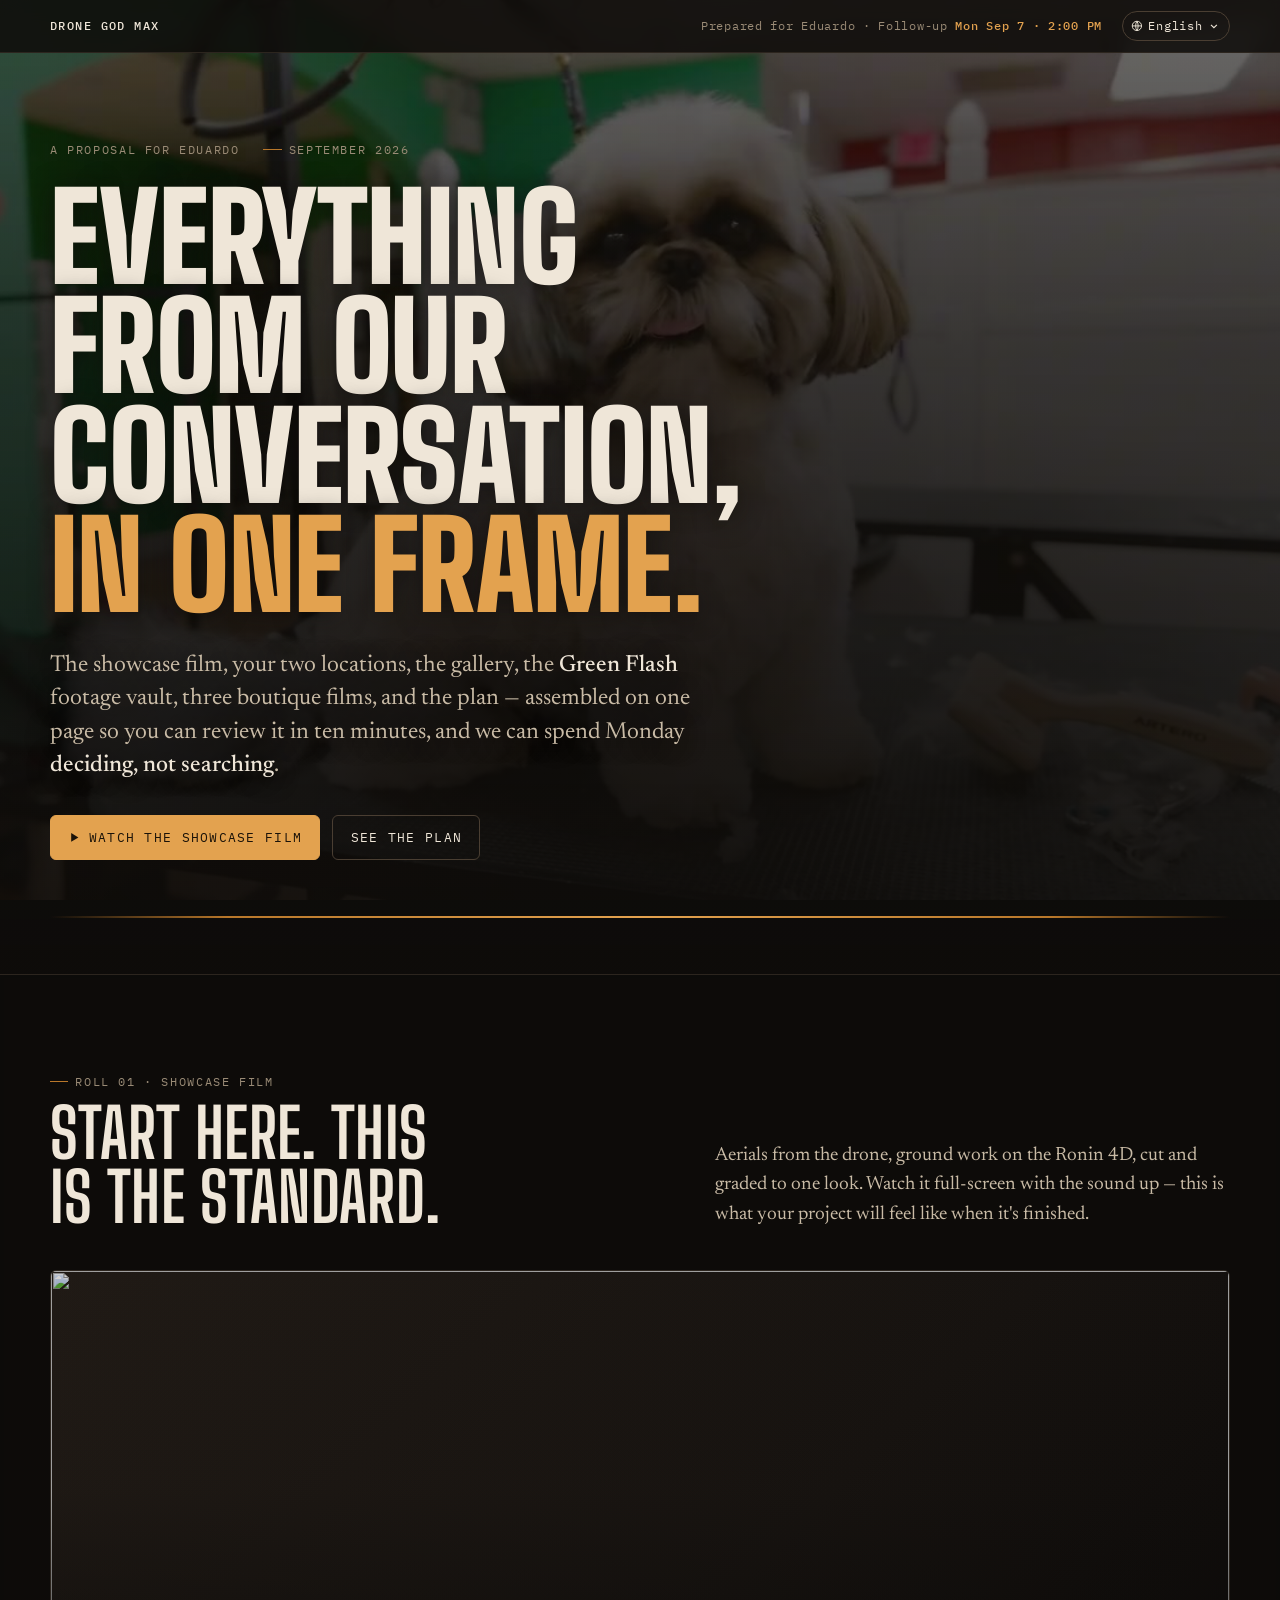
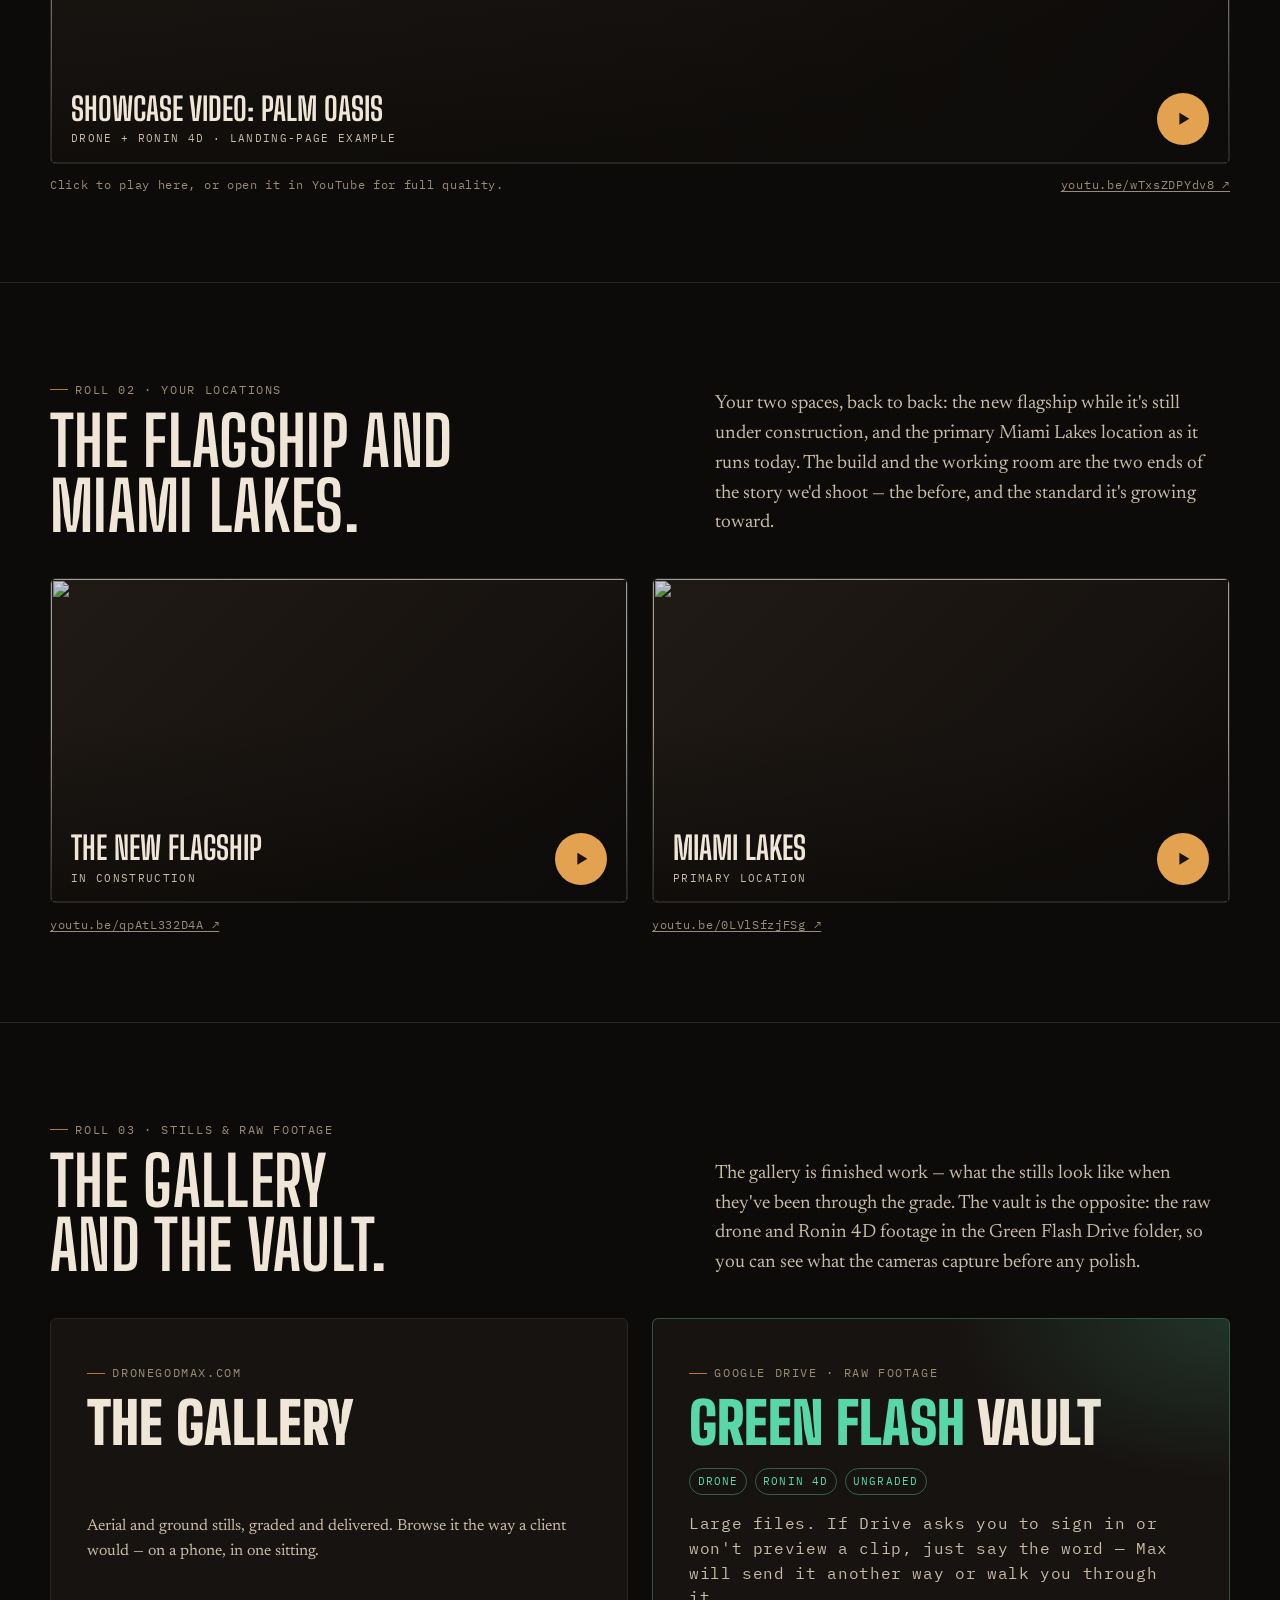
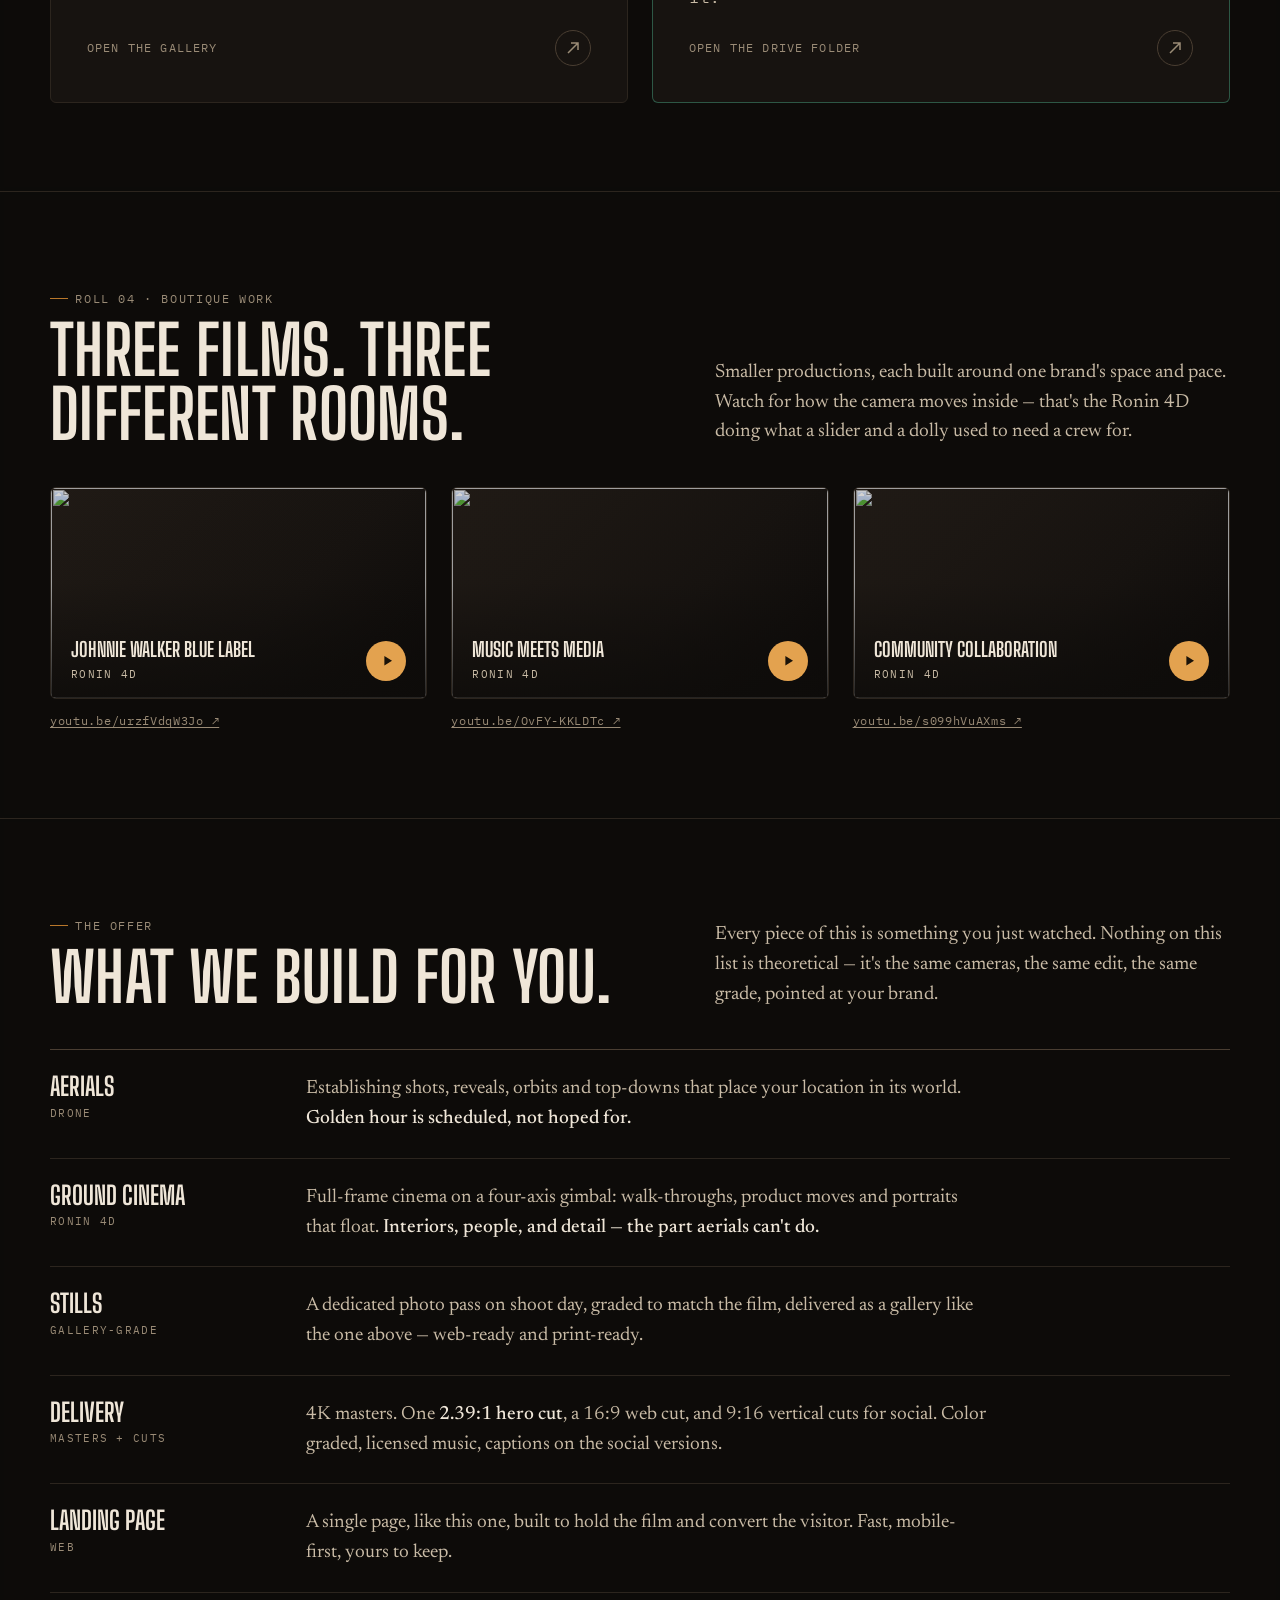
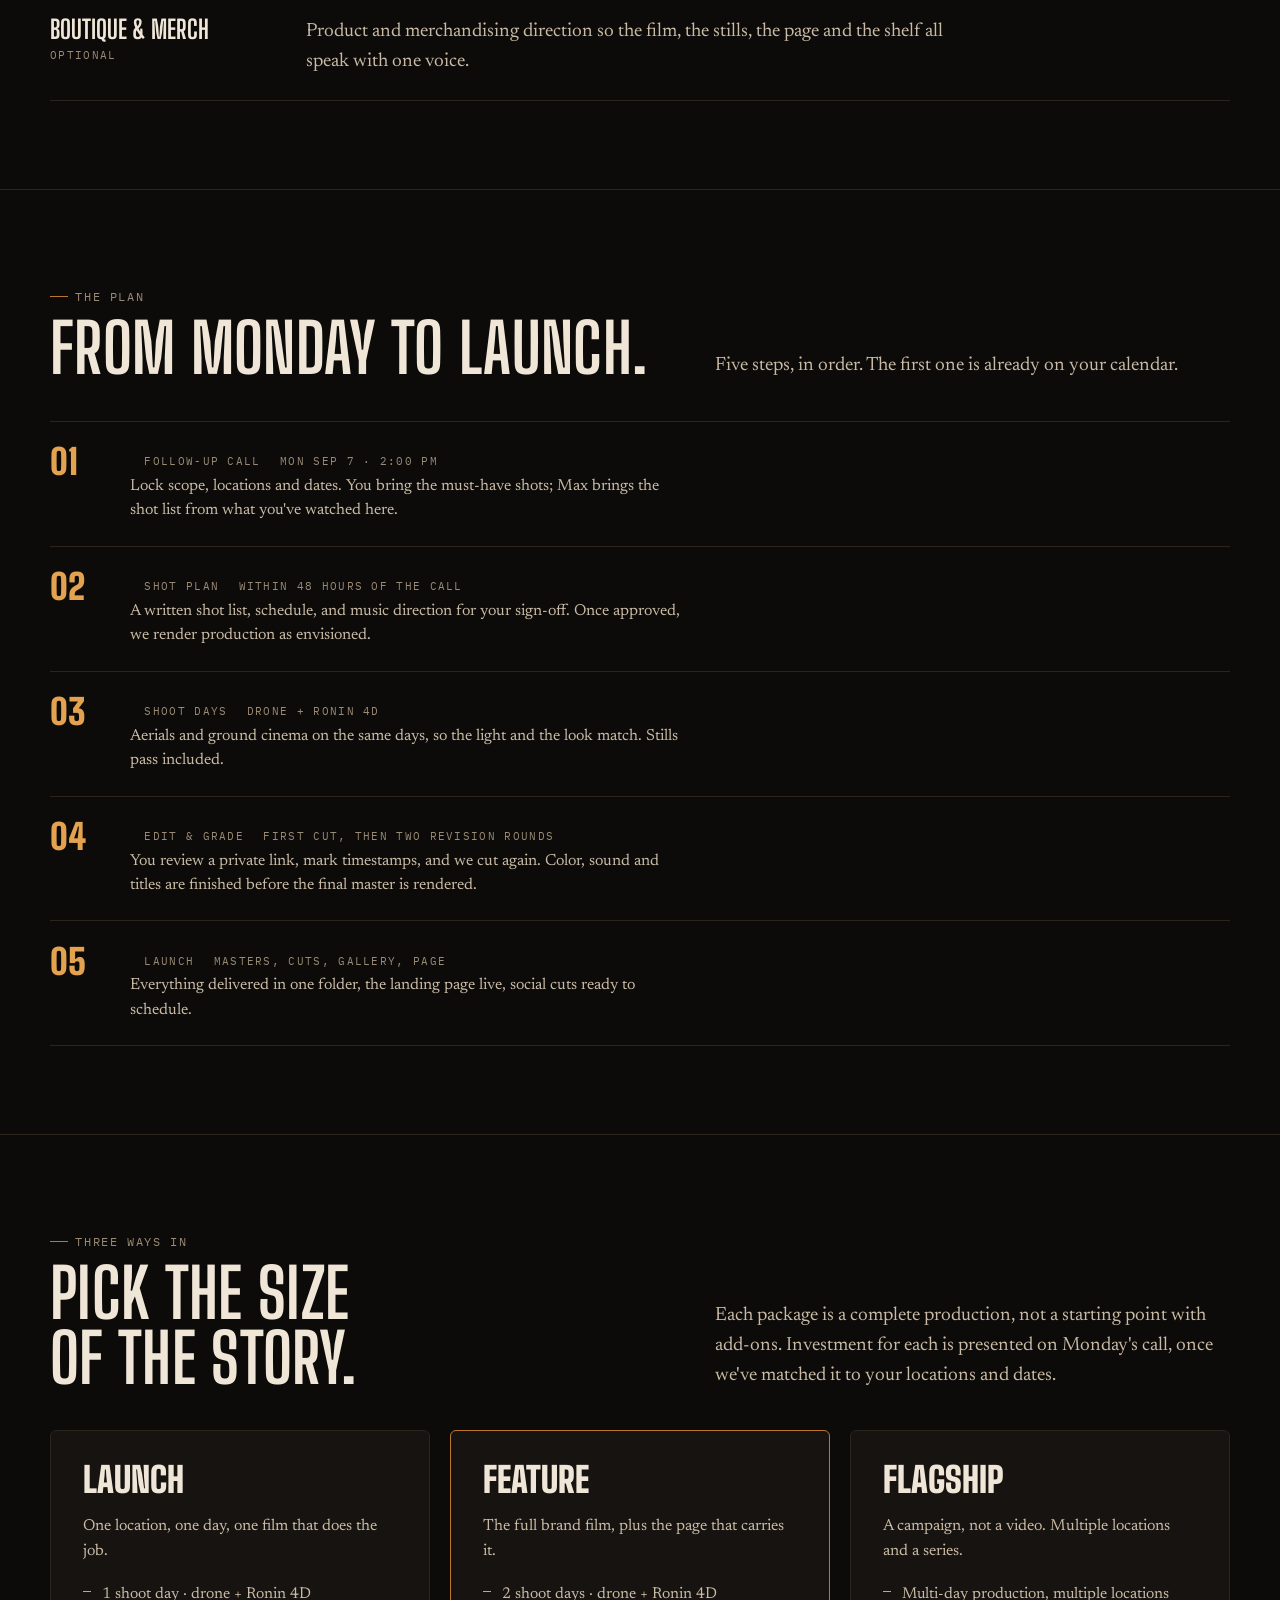
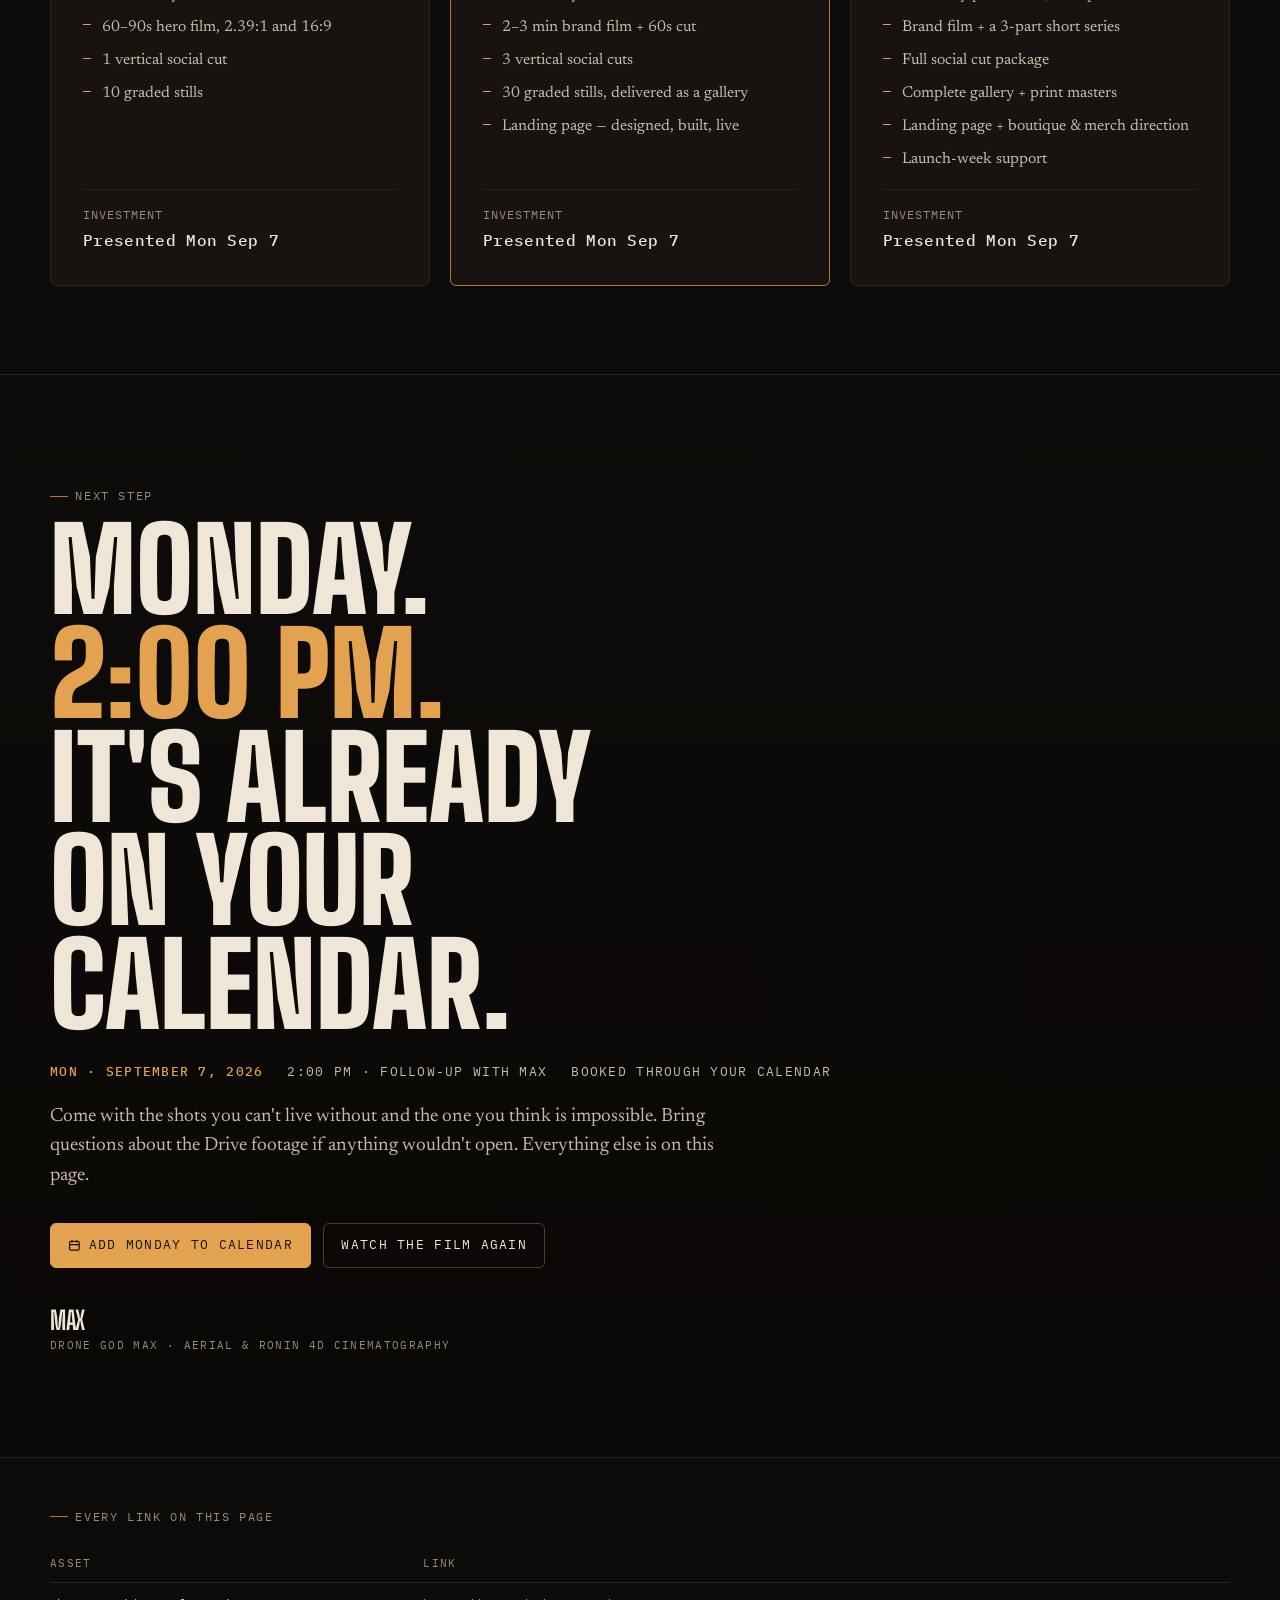
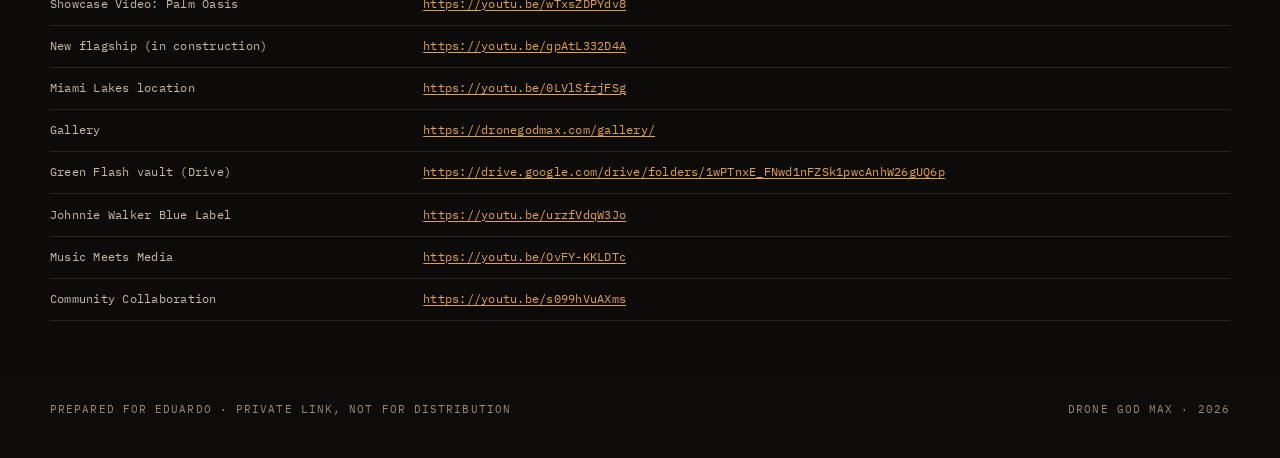
==== index.html @ ffc75132 "Name the showcase and boutique films Showcase Video: Palm Oasis; boutique films are Johnnie Walker B" ====
<!doctype html>
<html lang="en">
<head>
<meta charset="utf-8">
<meta name="viewport" content="width=device-width, initial-scale=1">
<title>Eduardo × Drone God Max</title>
<meta name="description" content="The reel, the gallery, the Green Flash footage vault, and the plan — assembled for Eduardo ahead of Monday, September 7 at 2:00 PM.">
<meta name="robots" content="noindex">
<meta property="og:title" content="Eduardo × Drone God Max">
<meta property="og:description" content="Everything from our conversation, in one frame. Review in ten minutes; decide on Monday.">
<meta property="og:image" content="https://eduardo.greenflashusa.com/media/bg-landscape.jpg">
<meta property="og:url" content="https://eduardo.greenflashusa.com/">
<link rel="canonical" href="https://eduardo.greenflashusa.com/">
<link rel="preconnect" href="https://fonts.googleapis.com">
<link rel="preconnect" href="https://fonts.gstatic.com" crossorigin>
<link rel="stylesheet" href="https://fonts.googleapis.com/css2?family=Big+Shoulders+Display:wght@700;900&family=IBM+Plex+Mono:wght@400;500&family=Newsreader:ital,opsz,wght@0,6..72,400;0,6..72,500;1,6..72,400&display=swap">
<style>
  /* ------------------------------------------------------------------
     EDIT ME — every link, name and date on this page lives in the HTML
     below, each one exactly once. Search for "LINK:" to find them.
     ------------------------------------------------------------------ */

  :root {
    --ground:      #0E0C0A;   /* warm charcoal, the room with the lights down */
    --ground-2:    #171310;   /* raised surfaces */
    --ground-3:    #211B16;   /* hover / pressed */
    --line:        #2C251E;
    --line-strong: #4A3E32;
    --ink:         #EFE6D8;   /* sand */
    --ink-2:       #C9BBA6;
    --ink-muted:   #9A8B76;
    --amber:       #E3A24F;   /* the horizon at golden hour */
    --amber-deep:  #B8772A;
    --amber-ink:   #1A1208;   /* text on amber */
    --flash:       #58D8A8;   /* the green flash — used once */
    --flash-dim:   rgba(88, 216, 168, .16);

    --display: "Big Shoulders Display", "Oswald", "Arial Narrow", Impact, sans-serif;
    --serif:   "Newsreader", "Iowan Old Style", Georgia, "Times New Roman", serif;
    --mono:    "IBM Plex Mono", "SFMono-Regular", Menlo, Consolas, monospace;

    --measure: 62ch;
    --gutter: clamp(1.25rem, 4vw, 3rem);
    --wrap: 1180px;
    --radius: 6px;
  }

  * { box-sizing: border-box; }
  html { color-scheme: dark; scroll-behavior: smooth; }
  body {
    margin: 0;
    background: var(--ground);
    color: var(--ink);
    font-family: var(--serif);
    font-size: clamp(1.05rem, 0.98rem + 0.3vw, 1.2rem);
    line-height: 1.55;
    -webkit-font-smoothing: antialiased;
  }
  img { max-width: 100%; display: block; }
  a { color: var(--amber); text-decoration-thickness: 1px; text-underline-offset: .18em; }
  a:hover { color: var(--ink); }
  :focus-visible { outline: 2px solid var(--amber); outline-offset: 3px; }
  h1, h2, h3 { text-wrap: balance; margin: 0; }
  p { margin: 0; max-width: var(--measure); }

  .wrap { width: min(var(--wrap), 100% - 2 * var(--gutter)); margin-inline: auto; }

  /* ---------- slate labels (mono, uppercase, spaced) ---------- */
  .slate {
    font-family: var(--mono);
    font-size: .72rem;
    letter-spacing: .14em;
    text-transform: uppercase;
    color: var(--ink-muted);
    display: inline-flex; align-items: center; gap: .6em;
  }
  .slate::before {
    content: ""; width: 1.6em; height: 1px; background: var(--amber-deep);
  }
  .slate--bare::before { display: none; }

  /* ---------- full-page background film ---------- */
  .bgfilm { position: fixed; inset: 0; z-index: 0; overflow: hidden; background: var(--ground); pointer-events: none; }
  .bgfilm video, .bgfilm img { position: absolute; inset: 0; width: 100%; height: 100%; object-fit: cover; object-position: center; }
  .bgfilm img { display: none; }
  .bgfilm.is-still video { display: none; }
  .bgfilm.is-still img { display: block; }
  /* the room with the lights down: darken the film so the type stays legible everywhere */
  .bgfilm::after {
    content: ""; position: absolute; inset: 0;
    background:
      linear-gradient(to bottom, rgba(14,12,10,.55), rgba(14,12,10,.72) 40%, rgba(14,12,10,.8)),
      radial-gradient(80% 60% at 50% 100%, rgba(14,12,10,.6), transparent);
  }
  main { position: relative; z-index: 1; }
  /* content rolls sit on a translucent panel so the film reads as texture, not noise */
  .roll, .index { background: rgba(14,12,10,.62); backdrop-filter: blur(2px); -webkit-backdrop-filter: blur(2px); }

  /* ---------- top bar ---------- */
  .topbar {
    position: sticky; top: 0; z-index: 20;
    background: color-mix(in srgb, var(--ground) 88%, transparent);
    backdrop-filter: blur(10px);
    border-bottom: 1px solid var(--line);
  }
  .topbar .wrap {
    display: flex; align-items: center; justify-content: space-between; gap: 1rem;
    min-height: 3.25rem;
    font-family: var(--mono); font-size: .74rem; letter-spacing: .06em;
  }
  .topbar .brand { color: var(--ink); text-decoration: none; font-weight: 500; letter-spacing: .12em; text-transform: uppercase; white-space: nowrap; }
  .topbar .when { color: var(--ink-muted); text-align: right; }
  .topbar .when b { color: var(--amber); font-weight: 500; }
  .topbar__right { display: flex; align-items: center; gap: 1.25rem; min-width: 0; }
  @media (max-width: 720px) { .topbar .when span { display: none; } }
  @media (max-width: 560px) { .topbar .when { display: none; } }

  /* ---------- language switcher ---------- */
  .lang { position: relative; flex: none; }
  .lang__btn {
    display: inline-flex; align-items: center; gap: .45em;
    font: inherit; letter-spacing: .06em; color: var(--ink);
    background: transparent; border: 1px solid var(--line-strong); border-radius: 999px;
    padding: .45em .8em .45em .7em; cursor: pointer;
    transition: border-color .15s, color .15s;
  }
  .lang__btn:hover, .lang__btn[aria-expanded="true"] { border-color: var(--amber); color: var(--amber); }
  .lang__btn svg { width: 1em; height: 1em; }
  .lang__menu {
    position: absolute; right: 0; top: calc(100% + .5rem); z-index: 30; min-width: 11rem;
    list-style: none; margin: 0; padding: .35rem;
    background: var(--ground-2); border: 1px solid var(--line-strong); border-radius: var(--radius);
    box-shadow: 0 16px 40px rgba(0,0,0,.5);
  }
  .lang__menu[hidden] { display: none; }
  .lang__menu button {
    width: 100%; text-align: left; font: inherit; letter-spacing: .06em; color: var(--ink-2);
    background: transparent; border: 0; border-radius: 4px; padding: .6em .8em; cursor: pointer;
    display: flex; align-items: center; justify-content: space-between; gap: 1rem;
  }
  .lang__menu button:hover { background: var(--ground-3); color: var(--ink); }
  .lang__menu button[aria-selected="true"] { color: var(--amber); }
  .lang__menu button[aria-selected="true"]::after { content: ""; width: .4rem; height: .4rem; border-radius: 50%; background: var(--amber); }

  /* ---------- hero: a letterboxed frame ---------- */
  .hero { padding-block: clamp(2.5rem, 7vw, 5.5rem) clamp(2rem, 5vw, 3.5rem); position: relative; overflow: hidden; }
  /* the hero is the one place the film shows through at near full strength */
  .hero__bg {
    position: absolute; inset: 0; z-index: 0; pointer-events: none;
    background: linear-gradient(to bottom, rgba(14,12,10,.15), rgba(14,12,10,.45) 70%, rgba(14,12,10,.62));
  }
  .hero .wrap { position: relative; z-index: 1; }
  .hero h1, .hero__lede { text-shadow: 0 2px 24px rgba(14,12,10,.7); }
  .hero__kicker { display: flex; flex-wrap: wrap; gap: .75rem 1.5rem; align-items: center; margin-bottom: 1.5rem; }
  .hero h1 {
    font-family: var(--display);
    font-weight: 900;
    font-size: clamp(2.5rem, 9.5vw, 8.25rem);
    line-height: .9;
    letter-spacing: -.005em;
    text-transform: uppercase;
    max-width: 12ch;
    overflow-wrap: normal;
  }
  .hero h1 em { font-style: normal; color: var(--amber); }
  .hero__lede {
    margin-top: 1.75rem;
    font-size: clamp(1.15rem, 1rem + .6vw, 1.45rem);
    line-height: 1.45;
    color: var(--ink-2);
    max-width: 52ch;
  }
  .hero__lede strong { color: var(--ink); font-weight: 500; }
  .hero__cta { display: flex; flex-wrap: wrap; gap: .75rem; margin-top: 2rem; }

  /* the horizon line: flashes green once, then holds amber */
  .horizon {
    height: 2px; margin-top: clamp(2rem, 5vw, 3.5rem);
    background: linear-gradient(90deg, transparent, var(--amber-deep) 15%, var(--amber) 50%, var(--amber-deep) 85%, transparent);
    position: relative;
  }
  .horizon::after {
    content: ""; position: absolute; inset: -6px 0; opacity: 0;
    background: linear-gradient(90deg, transparent, var(--flash) 50%, transparent);
    filter: blur(6px);
  }
  @media (prefers-reduced-motion: no-preference) {
    .horizon::after { animation: greenflash 2.6s ease-out .4s 1; }
    @keyframes greenflash {
      0%   { opacity: 0; }
      35%  { opacity: 1; }
      100% { opacity: 0; }
    }
  }

  /* ---------- buttons ---------- */
  .btn {
    display: inline-flex; align-items: center; gap: .6em;
    font-family: var(--mono); font-size: .8rem; letter-spacing: .1em; text-transform: uppercase;
    padding: .9em 1.35em; border-radius: var(--radius);
    text-decoration: none; border: 1px solid transparent; cursor: pointer;
    transition: background-color .15s, border-color .15s, color .15s, transform .15s;
  }
  .btn--fill { background: var(--amber); color: var(--amber-ink); border-color: var(--amber); }
  .btn--fill:hover { background: var(--ink); border-color: var(--ink); color: var(--amber-ink); }
  .btn--line { color: var(--ink); border-color: var(--line-strong); background: transparent; }
  .btn--line:hover { border-color: var(--amber); color: var(--amber); }
  .btn svg { width: 1em; height: 1em; }

  /* ---------- sections ---------- */
  .roll { padding-block: clamp(3rem, 7vw, 5.5rem); border-top: 1px solid var(--line); }
  .roll__head {
    display: grid; gap: 1rem 3rem; align-items: end; margin-bottom: clamp(1.5rem, 4vw, 2.5rem);
    grid-template-columns: 1fr;
  }
  @media (min-width: 820px) { .roll__head { grid-template-columns: minmax(0, 1.2fr) minmax(0, 1fr); } }
  .roll h2 {
    font-family: var(--display); font-weight: 700; text-transform: uppercase;
    font-size: clamp(2.2rem, 5.5vw, 4.25rem); line-height: .95; letter-spacing: .005em;
    margin-top: .5rem;
  }
  .roll__note { color: var(--ink-2); }
  .roll__note p + p { margin-top: .75em; }

  /* ---------- film frames (click to play) ---------- */
  .film { margin: 0; }
  .film__frame {
    position: relative; display: block; width: 100%; padding: 0; border: 1px solid var(--line);
    background: linear-gradient(135deg, var(--ground-3), var(--ground-2) 60%, #0B0908);
    aspect-ratio: 16 / 9; overflow: hidden; cursor: pointer; border-radius: var(--radius);
    color: var(--ink); text-align: left;
  }
  .film__frame--wide { aspect-ratio: 2.39 / 1; }
  .film__frame img { position: absolute; inset: 0; width: 100%; height: 100%; object-fit: cover; opacity: .85; transition: transform .6s ease, opacity .3s; }
  .film__frame:hover img { transform: scale(1.025); opacity: 1; }
  .film__frame::after {
    content: ""; position: absolute; inset: 0;
    background: linear-gradient(to top, rgba(14,12,10,.85), rgba(14,12,10,.05) 55%);
    pointer-events: none;
  }
  .film__meta {
    position: absolute; left: 1.25rem; right: 1.25rem; bottom: 1.1rem; z-index: 2;
    display: flex; align-items: flex-end; justify-content: space-between; gap: 1rem;
  }
  .film__title { font-family: var(--display); font-weight: 700; text-transform: uppercase; font-size: clamp(1.3rem, 2.6vw, 2rem); line-height: 1; }
  .film__sub { display: block; font-family: var(--mono); font-size: .7rem; letter-spacing: .12em; text-transform: uppercase; color: var(--ink-2); margin-top: .4rem; }
  .film__play {
    flex: none; width: 3.25rem; height: 3.25rem; border-radius: 50%;
    display: grid; place-items: center;
    background: var(--amber); color: var(--amber-ink);
    transition: transform .15s, background-color .15s;
  }
  .film__play svg { width: 1.1rem; height: 1.1rem; margin-left: .15rem; }
  .film__frame:hover .film__play { transform: scale(1.06); background: var(--ink); }
  .film__frame iframe { position: absolute; inset: 0; width: 100%; height: 100%; border: 0; }
  .film__frame.is-playing::after, .film__frame.is-playing .film__meta { display: none; }
  .film__caption {
    display: flex; flex-wrap: wrap; justify-content: space-between; gap: .5rem 1.5rem;
    margin-top: .8rem; font-family: var(--mono); font-size: .72rem; letter-spacing: .06em; color: var(--ink-muted);
  }
  .film__caption a { color: var(--ink-muted); }
  .film__caption a:hover { color: var(--amber); }

  .grid-2, .grid-3 { display: grid; gap: 1.5rem; grid-template-columns: 1fr; }
  @media (min-width: 720px) { .grid-2 { grid-template-columns: repeat(2, minmax(0, 1fr)); } }
  @media (min-width: 720px) { .grid-3 { grid-template-columns: repeat(3, minmax(0, 1fr)); } }
  .grid-3 .film__title { font-size: 1.25rem; }
  .grid-3 .film__play { width: 2.5rem; height: 2.5rem; }
  .grid-3 .film__play svg { width: .85rem; height: .85rem; }

  /* ---------- asset cards: gallery + vault ---------- */
  .assets { display: grid; gap: 1.5rem; grid-template-columns: 1fr; }
  @media (min-width: 820px) { .assets { grid-template-columns: repeat(2, minmax(0, 1fr)); } }
  .asset {
    display: flex; flex-direction: column; gap: 1.25rem; justify-content: space-between;
    padding: clamp(1.5rem, 3vw, 2.25rem);
    border: 1px solid var(--line); border-radius: var(--radius); background: var(--ground-2);
    text-decoration: none; color: var(--ink); min-height: 18rem; position: relative; overflow: hidden;
    transition: border-color .15s, background-color .15s;
  }
  .asset:hover { border-color: var(--line-strong); background: var(--ground-3); color: var(--ink); }
  .asset h3 { font-family: var(--display); font-weight: 900; text-transform: uppercase; font-size: clamp(2.4rem, 5vw, 3.6rem); line-height: .9; }
  .asset p { color: var(--ink-2); font-size: 1rem; }
  .asset__foot { display: flex; align-items: center; justify-content: space-between; gap: 1rem; font-family: var(--mono); font-size: .72rem; letter-spacing: .1em; text-transform: uppercase; color: var(--ink-muted); }
  .asset__arrow { width: 2.25rem; height: 2.25rem; border: 1px solid var(--line-strong); border-radius: 50%; display: grid; place-items: center; transition: border-color .15s, color .15s; }
  .asset__arrow svg { width: 1rem; height: 1rem; }
  .asset:hover .asset__arrow { border-color: var(--amber); color: var(--amber); }
  .asset--flash { border-color: rgba(88,216,168,.35); }
  .asset--flash::before {
    content: ""; position: absolute; inset: 0; pointer-events: none;
    background: radial-gradient(70% 60% at 100% 0%, var(--flash-dim), transparent 70%);
  }
  .asset--flash h3 em { font-style: normal; color: var(--flash); }
  .asset--flash:hover { border-color: var(--flash); }
  .asset--flash:hover .asset__arrow { border-color: var(--flash); color: var(--flash); }
  .tags { display: flex; flex-wrap: wrap; gap: .5rem; }
  .tag { font-family: var(--mono); font-size: .68rem; letter-spacing: .1em; text-transform: uppercase; padding: .35em .7em; border: 1px solid var(--line-strong); border-radius: 999px; color: var(--ink-2); }
  .asset--flash .tag { border-color: rgba(88,216,168,.4); color: var(--flash); }
  .asset__help { font-family: var(--mono); font-size: .72rem; color: var(--ink-muted); letter-spacing: .04em; max-width: none; }

  /* ---------- the offer: a delivery spec ---------- */
  .spec { border-top: 1px solid var(--line-strong); }
  .spec__row {
    display: grid; gap: .5rem 2rem; padding: 1.5rem 0; border-bottom: 1px solid var(--line);
    grid-template-columns: 1fr;
  }
  @media (min-width: 720px) { .spec__row { grid-template-columns: 14rem minmax(0, 1fr); } }
  .spec__key { font-family: var(--display); font-weight: 700; text-transform: uppercase; font-size: 1.6rem; line-height: 1; color: var(--ink); }
  .spec__key small { display: block; font-family: var(--mono); font-weight: 400; text-transform: uppercase; font-size: .68rem; letter-spacing: .12em; color: var(--ink-muted); margin-top: .5rem; }
  .spec__val { color: var(--ink-2); max-width: var(--measure); }
  .spec__val strong { color: var(--ink); font-weight: 500; }

  /* ---------- the sequence ---------- */
  .seq { list-style: none; margin: 0; padding: 0; counter-reset: step; display: grid; gap: 0; }
  .seq li {
    counter-increment: step;
    display: grid; gap: .35rem 1.5rem; padding: 1.4rem 0; border-top: 1px solid var(--line);
    grid-template-columns: 3.5rem minmax(0, 1fr);
  }
  .seq li:last-child { border-bottom: 1px solid var(--line); }
  .seq li::before {
    content: counter(step, decimal-leading-zero);
    font-family: var(--display); font-weight: 900; font-size: 2.2rem; line-height: 1; color: var(--amber);
    grid-row: 1 / span 2;
  }
  .seq h3 { font-family: var(--display); font-weight: 700; text-transform: uppercase; font-size: 1.5rem; line-height: 1; }
  .seq h3 span { font-family: var(--mono); font-weight: 400; text-transform: uppercase; font-size: .68rem; letter-spacing: .12em; color: var(--ink-muted); margin-left: .9rem; }
  .seq p { color: var(--ink-2); font-size: 1rem; }
  .seq li.is-next h3 { color: var(--amber); }

  /* ---------- tiers ---------- */
  .tiers { display: grid; gap: 1.25rem; grid-template-columns: 1fr; }
  @media (min-width: 820px) { .tiers { grid-template-columns: repeat(3, minmax(0, 1fr)); } }
  .tier { padding: clamp(1.4rem, 2.5vw, 2rem); border: 1px solid var(--line); border-radius: var(--radius); background: var(--ground-2); display: flex; flex-direction: column; gap: 1.1rem; }
  .tier--lead { border-color: var(--amber-deep); }
  .tier h3 { font-family: var(--display); font-weight: 900; text-transform: uppercase; font-size: 2.2rem; line-height: .95; }
  .tier__for { color: var(--ink-2); font-size: 1rem; }
  .tier ul { margin: 0; padding: 0; list-style: none; display: grid; gap: .55rem; font-size: .98rem; color: var(--ink-2); }
  .tier li { padding-left: 1.2rem; position: relative; }
  .tier li::before { content: ""; position: absolute; left: 0; top: .62em; width: .5rem; height: 1px; background: var(--amber); }
  .tier__price { margin-top: auto; padding-top: 1rem; border-top: 1px solid var(--line); font-family: var(--mono); font-size: .74rem; letter-spacing: .08em; text-transform: uppercase; color: var(--ink-muted); }
  .tier__price b { display: block; color: var(--ink); font-weight: 500; font-size: 1rem; letter-spacing: .02em; margin-top: .25rem; text-transform: none; }

  /* ---------- close ---------- */
  .close { padding-block: clamp(3.5rem, 8vw, 6.5rem); border-top: 1px solid var(--line); background: linear-gradient(to bottom, rgba(14,12,10,.62), rgba(10,8,6,.9)); backdrop-filter: blur(2px); -webkit-backdrop-filter: blur(2px); }
  .close h2 { font-family: var(--display); font-weight: 900; text-transform: uppercase; font-size: clamp(3rem, 9vw, 7.5rem); line-height: .9; max-width: 12ch; }
  .close h2 em { font-style: normal; color: var(--amber); }
  .close__when { margin-top: 1.5rem; font-family: var(--mono); font-size: .8rem; letter-spacing: .1em; text-transform: uppercase; color: var(--ink-2); display: flex; flex-wrap: wrap; gap: .5rem 1.5rem; }
  .close__when b { color: var(--amber); font-weight: 500; }
  .close p { margin-top: 1.25rem; color: var(--ink-2); }
  .sig { margin-top: 2.5rem; display: grid; gap: .25rem; }
  .sig .name { font-family: var(--display); font-weight: 700; font-size: 1.6rem; text-transform: uppercase; line-height: 1; }
  .sig .role { font-family: var(--mono); font-size: .7rem; letter-spacing: .12em; text-transform: uppercase; color: var(--ink-muted); }

  /* ---------- link index ---------- */
  .index { padding-block: 2.5rem 3.5rem; border-top: 1px solid var(--line); }
  .index table { border-collapse: collapse; width: 100%; font-family: var(--mono); font-size: .76rem; letter-spacing: .02em; }
  .index th, .index td { text-align: left; padding: .7rem 0; border-bottom: 1px solid var(--line); vertical-align: top; }
  .index th { color: var(--ink-muted); font-weight: 400; text-transform: uppercase; letter-spacing: .12em; font-size: .66rem; }
  .index td:first-child { color: var(--ink-2); white-space: nowrap; padding-right: 1.5rem; }
  .index a { word-break: break-all; }
  .index .scroll { overflow-x: auto; }

  footer { position: relative; z-index: 1; padding: 1.5rem 0 2.5rem; font-family: var(--mono); font-size: .68rem; letter-spacing: .1em; text-transform: uppercase; color: var(--ink-muted); display: flex; flex-wrap: wrap; justify-content: space-between; gap: .5rem 1.5rem; }
</style>
</head>
<body>

<!-- Background film: the Ronin 4D footage, looping, muted. Landscape for wide viewports,
     a 9:16 center crop for phones. Both files live in /media next to this page. -->
<div class="bgfilm" id="bgfilm" aria-hidden="true"
     data-landscape="media/bg-landscape.mp4" data-landscape-poster="media/bg-landscape.jpg"
     data-portrait="media/bg-portrait.mp4"   data-portrait-poster="media/bg-portrait.jpg">
  <video muted loop playsinline autoplay preload="auto" disablepictureinpicture></video>
  <img alt="">
</div>

<header class="topbar">
  <div class="wrap">
    <a class="brand" href="#top">Drone God Max</a>
    <div class="topbar__right">
      <div class="when" data-i18n="top.prepared">Prepared for Eduardo <span>· Follow-up</span> <b>Mon Sep 7 · 2:00 PM</b></div>
      <div class="lang" id="lang">
        <button class="lang__btn" type="button" aria-haspopup="listbox" aria-expanded="false" aria-label="Language">
          <svg viewBox="0 0 16 16" fill="none" stroke="currentColor" stroke-width="1.3" aria-hidden="true"><circle cx="8" cy="8" r="6.3"/><path d="M1.7 8h12.6M8 1.7c2.2 2.3 2.2 10.3 0 12.6M8 1.7C5.8 4 5.8 12 8 14.3"/></svg>
          <span class="lang__cur">English</span>
          <svg viewBox="0 0 16 16" fill="none" stroke="currentColor" stroke-width="1.5" aria-hidden="true"><path d="M4 6.5l4 4 4-4"/></svg>
        </button>
        <ul class="lang__menu" role="listbox" hidden>
          <li><button type="button" role="option" data-lang="en" aria-selected="true">English</button></li>
          <li><button type="button" role="option" data-lang="es" aria-selected="false">Español</button></li>
          <li><button type="button" role="option" data-lang="pt" aria-selected="false">Português</button></li>
          <li><button type="button" role="option" data-lang="ht" aria-selected="false">Kreyòl Ayisyen</button></li>
        </ul>
      </div>
    </div>
  </div>
</header>

<main id="top">

  <!-- ================= HERO ================= -->
  <section class="hero">
    <div class="hero__bg" aria-hidden="true"></div>
    <div class="wrap">
      <div class="hero__kicker">
        <span class="slate slate--bare" data-i18n="hero.kicker1">A proposal for Eduardo</span>
        <span class="slate" data-i18n="hero.kicker2">September 2026</span>
      </div>
      <h1 data-i18n="hero.h1">Everything from our conversation, <em>in one frame.</em></h1>
      <p class="hero__lede" data-i18n="hero.lede">
        The showcase film, your two locations, the gallery, the <strong>Green Flash</strong> footage vault, three boutique films, and the plan — assembled on one page so you can review it in ten minutes, and we can spend Monday <strong>deciding, not searching</strong>.
      </p>
      <div class="hero__cta">
        <a class="btn btn--fill" href="#reel">
          <svg viewBox="0 0 16 16" fill="currentColor" aria-hidden="true"><path d="M4 2.5v11l9-5.5z"/></svg>
          <span data-i18n="hero.cta1">Watch the showcase film</span>
        </a>
        <a class="btn btn--line" href="#plan" data-i18n="hero.cta2">See the plan</a>
      </div>
      <div class="horizon" aria-hidden="true"></div>
    </div>
  </section>

  <!-- ================= ROLL 01 — SHOWCASE FILM ================= -->
  <section class="roll" id="reel">
    <div class="wrap">
      <div class="roll__head">
        <div>
          <span class="slate" data-i18n="r1.slate">Roll 01 · Showcase film</span>
          <h2 data-i18n="r1.h2">Start here. This is the standard.</h2>
        </div>
        <div class="roll__note">
          <p data-i18n="r1.note">Aerials from the drone, ground work on the Ronin 4D, cut and graded to one look. Watch it full-screen with the sound up — this is what your project will feel like when it's finished.</p>
        </div>
      </div>

      <figure class="film">
        <!-- LINK: showcase film — https://youtu.be/wTxsZDPYdv8 -->
        <button class="film__frame film__frame--wide" type="button" data-yt="wTxsZDPYdv8" aria-label="Play the showcase film" data-i18n-aria="play.main">
          <img src="https://img.youtube.com/vi/wTxsZDPYdv8/maxresdefault.jpg" alt="" loading="lazy"
               onerror="this.onerror=null;this.src='https://img.youtube.com/vi/wTxsZDPYdv8/hqdefault.jpg'">
          <span class="film__meta">
            <span>
              <span class="film__title" data-i18n="r1.title">Showcase Video: Palm Oasis</span>
              <span class="film__sub" data-i18n="r1.sub">Drone + Ronin 4D · Landing-page example</span>
            </span>
            <span class="film__play" aria-hidden="true"><svg viewBox="0 0 16 16" fill="currentColor"><path d="M4 2.5v11l9-5.5z"/></svg></span>
          </span>
        </button>
        <figcaption class="film__caption">
          <span data-i18n="r1.cap">Click to play here, or open it in YouTube for full quality.</span>
          <a href="https://youtu.be/wTxsZDPYdv8" target="_blank" rel="noopener">youtu.be/wTxsZDPYdv8 ↗</a>
        </figcaption>
      </figure>
    </div>
  </section>

  <!-- ================= ROLL 02 — EDUARDO'S LOCATIONS ================= -->
  <section class="roll" id="locations">
    <div class="wrap">
      <div class="roll__head">
        <div>
          <span class="slate" data-i18n="loc.slate">Roll 02 · Your locations</span>
          <h2 data-i18n="loc.h2">The flagship and Miami Lakes.</h2>
        </div>
        <div class="roll__note">
          <p data-i18n="loc.note">Your two spaces, back to back: the new flagship while it's still under construction, and the primary Miami Lakes location as it runs today. The build and the working room are the two ends of the story we'd shoot — the before, and the standard it's growing toward.</p>
        </div>
      </div>

      <div class="grid-2">
        <!-- LINK: The new flagship — https://youtu.be/qpAtL332D4A -->
        <figure class="film">
          <button class="film__frame" type="button" data-yt="qpAtL332D4A" aria-label="Play the new flagship film" data-i18n-aria="play.loc1">
            <img src="https://img.youtube.com/vi/qpAtL332D4A/maxresdefault.jpg" alt="" loading="lazy"
                 onerror="this.onerror=null;this.src='https://img.youtube.com/vi/qpAtL332D4A/hqdefault.jpg'">
            <span class="film__meta">
              <span><span class="film__title" data-i18n="loc.f1.title">The new flagship</span><span class="film__sub" data-i18n="loc.f1.sub">In construction</span></span>
              <span class="film__play" aria-hidden="true"><svg viewBox="0 0 16 16" fill="currentColor"><path d="M4 2.5v11l9-5.5z"/></svg></span>
            </span>
          </button>
          <figcaption class="film__caption"><a href="https://youtu.be/qpAtL332D4A" target="_blank" rel="noopener">youtu.be/qpAtL332D4A ↗</a></figcaption>
        </figure>
        <!-- LINK: Miami Lakes — https://youtu.be/0LVlSfzjFSg -->
        <figure class="film">
          <button class="film__frame" type="button" data-yt="0LVlSfzjFSg" aria-label="Play the Miami Lakes film" data-i18n-aria="play.loc2">
            <img src="https://img.youtube.com/vi/0LVlSfzjFSg/maxresdefault.jpg" alt="" loading="lazy"
                 onerror="this.onerror=null;this.src='https://img.youtube.com/vi/0LVlSfzjFSg/hqdefault.jpg'">
            <span class="film__meta">
              <span><span class="film__title" data-i18n="loc.f2.title">Miami Lakes</span><span class="film__sub" data-i18n="loc.f2.sub">Primary location</span></span>
              <span class="film__play" aria-hidden="true"><svg viewBox="0 0 16 16" fill="currentColor"><path d="M4 2.5v11l9-5.5z"/></svg></span>
            </span>
          </button>
          <figcaption class="film__caption"><a href="https://youtu.be/0LVlSfzjFSg" target="_blank" rel="noopener">youtu.be/0LVlSfzjFSg ↗</a></figcaption>
        </figure>
      </div>
    </div>
  </section>

  <!-- ================= ROLL 03 — GALLERY + VAULT ================= -->
  <section class="roll" id="assets">
    <div class="wrap">
      <div class="roll__head">
        <div>
          <span class="slate" data-i18n="r2.slate">Roll 03 · Stills &amp; raw footage</span>
          <h2 data-i18n="r2.h2">The gallery and the vault.</h2>
        </div>
        <div class="roll__note">
          <p data-i18n="r2.note">The gallery is finished work — what the stills look like when they've been through the grade. The vault is the opposite: the raw drone and Ronin 4D footage in the Green Flash Drive folder, so you can see what the cameras capture before any polish.</p>
        </div>
      </div>

      <div class="assets">
        <!-- LINK: gallery — https://dronegodmax.com/gallery/ -->
        <a class="asset" href="https://dronegodmax.com/gallery/" target="_blank" rel="noopener">
          <div>
            <span class="slate">dronegodmax.com</span>
            <h3 style="margin-top:.75rem" data-i18n="gal.h3">The Gallery</h3>
          </div>
          <p data-i18n="gal.p">Aerial and ground stills, graded and delivered. Browse it the way a client would — on a phone, in one sitting.</p>
          <div class="asset__foot">
            <span data-i18n="gal.foot">Open the gallery</span>
            <span class="asset__arrow"><svg viewBox="0 0 16 16" fill="none" stroke="currentColor" stroke-width="1.5" aria-hidden="true"><path d="M3 13L13 3M6 3h7v7"/></svg></span>
          </div>
        </a>

        <!-- LINK: Green Flash footage vault — Google Drive -->
        <a class="asset asset--flash" href="https://drive.google.com/drive/folders/1wPTnxE_FNwd1nFZSk1pwcAnhW26gUQ6p" target="_blank" rel="noopener">
          <div>
            <span class="slate" data-i18n="vault.slate">Google Drive · Raw footage</span>
            <h3 style="margin-top:.75rem" data-i18n="vault.h3"><em>Green Flash</em> Vault</h3>
          </div>
          <div>
            <div class="tags" style="margin-bottom:1rem">
              <span class="tag">Drone</span>
              <span class="tag">Ronin 4D</span>
              <span class="tag" data-i18n="vault.tag3">Ungraded</span>
            </div>
            <p class="asset__help" data-i18n="vault.help">Large files. If Drive asks you to sign in or won't preview a clip, just say the word — Max will send it another way or walk you through it.</p>
          </div>
          <div class="asset__foot">
            <span data-i18n="vault.foot">Open the Drive folder</span>
            <span class="asset__arrow"><svg viewBox="0 0 16 16" fill="none" stroke="currentColor" stroke-width="1.5" aria-hidden="true"><path d="M3 13L13 3M6 3h7v7"/></svg></span>
          </div>
        </a>
      </div>
    </div>
  </section>

  <!-- ================= ROLL 04 — BOUTIQUE WORK ================= -->
  <section class="roll" id="boutique">
    <div class="wrap">
      <div class="roll__head">
        <div>
          <span class="slate" data-i18n="r3.slate">Roll 04 · Boutique work</span>
          <h2 data-i18n="r3.h2">Three films. Three different rooms.</h2>
        </div>
        <div class="roll__note">
          <p data-i18n="r3.note">Smaller productions, each built around one brand's space and pace. Watch for how the camera moves inside — that's the Ronin 4D doing what a slider and a dolly used to need a crew for.</p>
        </div>
      </div>

      <div class="grid-3">
        <!-- LINK: boutique film 1 — https://youtu.be/urzfVdqW3Jo -->
        <figure class="film">
          <button class="film__frame" type="button" data-yt="urzfVdqW3Jo" aria-label="Play Johnnie Walker Blue Label" data-i18n-aria="play.b1">
            <img src="https://img.youtube.com/vi/urzfVdqW3Jo/maxresdefault.jpg" alt="" loading="lazy"
                 onerror="this.onerror=null;this.src='https://img.youtube.com/vi/urzfVdqW3Jo/hqdefault.jpg'">
            <span class="film__meta">
              <span><span class="film__title">Johnnie Walker Blue Label</span><span class="film__sub">Ronin 4D</span></span>
              <span class="film__play" aria-hidden="true"><svg viewBox="0 0 16 16" fill="currentColor"><path d="M4 2.5v11l9-5.5z"/></svg></span>
            </span>
          </button>
          <figcaption class="film__caption"><a href="https://youtu.be/urzfVdqW3Jo" target="_blank" rel="noopener">youtu.be/urzfVdqW3Jo ↗</a></figcaption>
        </figure>

        <!-- LINK: boutique film 2 — https://youtu.be/OvFY-KKLDTc -->
        <figure class="film">
          <button class="film__frame" type="button" data-yt="OvFY-KKLDTc" aria-label="Play Music Meets Media" data-i18n-aria="play.b2">
            <img src="https://img.youtube.com/vi/OvFY-KKLDTc/maxresdefault.jpg" alt="" loading="lazy"
                 onerror="this.onerror=null;this.src='https://img.youtube.com/vi/OvFY-KKLDTc/hqdefault.jpg'">
            <span class="film__meta">
              <span><span class="film__title">Music Meets Media</span><span class="film__sub">Ronin 4D</span></span>
              <span class="film__play" aria-hidden="true"><svg viewBox="0 0 16 16" fill="currentColor"><path d="M4 2.5v11l9-5.5z"/></svg></span>
            </span>
          </button>
          <figcaption class="film__caption"><a href="https://youtu.be/OvFY-KKLDTc" target="_blank" rel="noopener">youtu.be/OvFY-KKLDTc ↗</a></figcaption>
        </figure>

        <!-- LINK: boutique film 3 — https://youtu.be/s099hVuAXms -->
        <figure class="film">
          <button class="film__frame" type="button" data-yt="s099hVuAXms" aria-label="Play Community Collaboration" data-i18n-aria="play.b3">
            <img src="https://img.youtube.com/vi/s099hVuAXms/maxresdefault.jpg" alt="" loading="lazy"
                 onerror="this.onerror=null;this.src='https://img.youtube.com/vi/s099hVuAXms/hqdefault.jpg'">
            <span class="film__meta">
              <span><span class="film__title">Community Collaboration</span><span class="film__sub">Ronin 4D</span></span>
              <span class="film__play" aria-hidden="true"><svg viewBox="0 0 16 16" fill="currentColor"><path d="M4 2.5v11l9-5.5z"/></svg></span>
            </span>
          </button>
          <figcaption class="film__caption"><a href="https://youtu.be/s099hVuAXms" target="_blank" rel="noopener">youtu.be/s099hVuAXms ↗</a></figcaption>
        </figure>
      </div>
    </div>
  </section>

  <!-- ================= THE OFFER ================= -->
  <section class="roll" id="offer">
    <div class="wrap">
      <div class="roll__head">
        <div>
          <span class="slate" data-i18n="offer.slate">The offer</span>
          <h2 data-i18n="offer.h2">What we build for you.</h2>
        </div>
        <div class="roll__note">
          <p data-i18n="offer.note">Every piece of this is something you just watched. Nothing on this list is theoretical — it's the same cameras, the same edit, the same grade, pointed at your brand.</p>
        </div>
      </div>

      <div class="spec">
        <div class="spec__row">
          <div class="spec__key"><span data-i18n="s1.k">Aerials</span> <small data-i18n="s1.s">Drone</small></div>
          <div class="spec__val" data-i18n="s1.v">Establishing shots, reveals, orbits and top-downs that place your location in its world. <strong>Golden hour is scheduled, not hoped for.</strong></div>
        </div>
        <div class="spec__row">
          <div class="spec__key"><span data-i18n="s2.k">Ground cinema</span> <small data-i18n="s2.s">Ronin 4D</small></div>
          <div class="spec__val" data-i18n="s2.v">Full-frame cinema on a four-axis gimbal: walk-throughs, product moves and portraits that float. <strong>Interiors, people, and detail — the part aerials can't do.</strong></div>
        </div>
        <div class="spec__row">
          <div class="spec__key"><span data-i18n="s3.k">Stills</span> <small data-i18n="s3.s">Gallery-grade</small></div>
          <div class="spec__val" data-i18n="s3.v">A dedicated photo pass on shoot day, graded to match the film, delivered as a gallery like the one above — web-ready and print-ready.</div>
        </div>
        <div class="spec__row">
          <div class="spec__key"><span data-i18n="s4.k">Delivery</span> <small data-i18n="s4.s">Masters + cuts</small></div>
          <div class="spec__val" data-i18n="s4.v">4K masters. One <strong>2.39:1 hero cut</strong>, a 16:9 web cut, and 9:16 vertical cuts for social. Color graded, licensed music, captions on the social versions.</div>
        </div>
        <div class="spec__row">
          <div class="spec__key"><span data-i18n="s5.k">Landing page</span> <small data-i18n="s5.s">Web</small></div>
          <div class="spec__val" data-i18n="s5.v">A single page, like this one, built to hold the film and convert the visitor. Fast, mobile-first, yours to keep.</div>
        </div>
        <div class="spec__row">
          <div class="spec__key"><span data-i18n="s6.k">Boutique &amp; merch</span> <small data-i18n="s6.s">Optional</small></div>
          <div class="spec__val" data-i18n="s6.v">Product and merchandising direction so the film, the stills, the page and the shelf all speak with one voice.</div>
        </div>
      </div>
    </div>
  </section>

  <!-- ================= THE PLAN (a real sequence) ================= -->
  <section class="roll" id="plan">
    <div class="wrap">
      <div class="roll__head">
        <div>
          <span class="slate" data-i18n="plan.slate">The plan</span>
          <h2 data-i18n="plan.h2">From Monday to launch.</h2>
        </div>
        <div class="roll__note">
          <p data-i18n="plan.note">Five steps, in order. The first one is already on your calendar.</p>
        </div>
      </div>

      <ol class="seq">
        <li class="is-next">
          <h3><span data-i18n="p1.h">Follow-up call</span> <span data-i18n="p1.s">Mon Sep 7 · 2:00 PM</span></h3>
          <p data-i18n="p1.p">Lock scope, locations and dates. You bring the must-have shots; Max brings the shot list from what you've watched here.</p>
        </li>
        <li>
          <h3><span data-i18n="p2.h">Shot plan</span> <span data-i18n="p2.s">Within 48 hours of the call</span></h3>
          <p data-i18n="p2.p">A written shot list, schedule, and music direction for your sign-off. Once approved, we render production as envisioned.</p>
        </li>
        <li>
          <h3><span data-i18n="p3.h">Shoot days</span> <span data-i18n="p3.s">Drone + Ronin 4D</span></h3>
          <p data-i18n="p3.p">Aerials and ground cinema on the same days, so the light and the look match. Stills pass included.</p>
        </li>
        <li>
          <h3><span data-i18n="p4.h">Edit &amp; grade</span> <span data-i18n="p4.s">First cut, then two revision rounds</span></h3>
          <p data-i18n="p4.p">You review a private link, mark timestamps, and we cut again. Color, sound and titles are finished before the final master is rendered.</p>
        </li>
        <li>
          <h3><span data-i18n="p5.h">Launch</span> <span data-i18n="p5.s">Masters, cuts, gallery, page</span></h3>
          <p data-i18n="p5.p">Everything delivered in one folder, the landing page live, social cuts ready to schedule.</p>
        </li>
      </ol>
    </div>
  </section>

  <!-- ================= PACKAGES ================= -->
  <section class="roll" id="packages">
    <div class="wrap">
      <div class="roll__head">
        <div>
          <span class="slate" data-i18n="pk.slate">Three ways in</span>
          <h2 data-i18n="pk.h2">Pick the size of the story.</h2>
        </div>
        <div class="roll__note">
          <p data-i18n="pk.note">Each package is a complete production, not a starting point with add-ons. Investment for each is presented on Monday's call, once we've matched it to your locations and dates.</p>
        </div>
      </div>

      <div class="tiers">
        <div class="tier">
          <h3>Launch</h3>
          <p class="tier__for" data-i18n="t1.for">One location, one day, one film that does the job.</p>
          <ul>
            <li data-i18n="t1.l1">1 shoot day · drone + Ronin 4D</li>
            <li data-i18n="t1.l2">60–90s hero film, 2.39:1 and 16:9</li>
            <li data-i18n="t1.l3">1 vertical social cut</li>
            <li data-i18n="t1.l4">10 graded stills</li>
          </ul>
          <!-- EDIT: replace the text below with a number when pricing is set -->
          <div class="tier__price"><span data-i18n="price.label">Investment</span> <b data-i18n="price.val">Presented Mon Sep 7</b></div>
        </div>

        <div class="tier tier--lead">
          <h3>Feature</h3>
          <p class="tier__for" data-i18n="t2.for">The full brand film, plus the page that carries it.</p>
          <ul>
            <li data-i18n="t2.l1">2 shoot days · drone + Ronin 4D</li>
            <li data-i18n="t2.l2">2–3 min brand film + 60s cut</li>
            <li data-i18n="t2.l3">3 vertical social cuts</li>
            <li data-i18n="t2.l4">30 graded stills, delivered as a gallery</li>
            <li data-i18n="t2.l5">Landing page — designed, built, live</li>
          </ul>
          <div class="tier__price"><span data-i18n="price.label">Investment</span> <b data-i18n="price.val">Presented Mon Sep 7</b></div>
        </div>

        <div class="tier">
          <h3>Flagship</h3>
          <p class="tier__for" data-i18n="t3.for">A campaign, not a video. Multiple locations and a series.</p>
          <ul>
            <li data-i18n="t3.l1">Multi-day production, multiple locations</li>
            <li data-i18n="t3.l2">Brand film + a 3-part short series</li>
            <li data-i18n="t3.l3">Full social cut package</li>
            <li data-i18n="t3.l4">Complete gallery + print masters</li>
            <li data-i18n="t3.l5">Landing page + boutique &amp; merch direction</li>
            <li data-i18n="t3.l6">Launch-week support</li>
          </ul>
          <div class="tier__price"><span data-i18n="price.label">Investment</span> <b data-i18n="price.val">Presented Mon Sep 7</b></div>
        </div>
      </div>
    </div>
  </section>

  <!-- ================= CLOSE ================= -->
  <section class="close" id="monday">
    <div class="wrap">
      <span class="slate" data-i18n="close.slate">Next step</span>
      <h2 style="margin-top:.75rem" data-i18n="close.h2">Monday. <em>2:00 PM.</em> It's already on your calendar.</h2>
      <div class="close__when">
        <span data-i18n="close.w1"><b>Mon · September 7, 2026</b></span>
        <span data-i18n="close.w2">2:00 PM · Follow-up with Max</span>
        <span data-i18n="close.w3">Booked through your calendar</span>
      </div>
      <p data-i18n="close.p">Come with the shots you can't live without and the one you think is impossible. Bring questions about the Drive footage if anything wouldn't open. Everything else is on this page.</p>
      <div class="hero__cta">
        <!-- LINK: add-to-calendar (Google Calendar template; time is in the viewer's local timezone) -->
        <a class="btn btn--fill" target="_blank" rel="noopener"
           href="https://calendar.google.com/calendar/render?action=TEMPLATE&amp;text=Follow-up%20with%20Max%20%E2%80%94%20Drone%20God%20Max&amp;dates=20260907T140000/20260907T150000&amp;details=Proposal%20page%3A%20the%20reel%2C%20gallery%2C%20Green%20Flash%20footage%20and%20the%20plan.">
          <svg viewBox="0 0 16 16" fill="none" stroke="currentColor" stroke-width="1.5" aria-hidden="true"><rect x="2" y="3" width="12" height="11" rx="1.5"/><path d="M2 7h12M5 1.5v3M11 1.5v3"/></svg>
          <span data-i18n="close.cta1">Add Monday to calendar</span>
        </a>
        <a class="btn btn--line" href="#reel" data-i18n="close.cta2">Watch the film again</a>
      </div>
      <div class="sig">
        <span class="name">Max</span>
        <span class="role" data-i18n="sig.role">Drone God Max · Aerial &amp; Ronin 4D cinematography</span>
      </div>
    </div>
  </section>

  <!-- ================= LINK INDEX (every link, verbatim) ================= -->
  <section class="index" id="links">
    <div class="wrap">
      <span class="slate" data-i18n="idx.slate">Every link on this page</span>
      <div class="scroll" style="margin-top:1rem">
        <table>
          <thead><tr><th data-i18n="idx.th1">Asset</th><th data-i18n="idx.th2">Link</th></tr></thead>
          <tbody>
            <tr><td data-i18n="idx.r1">Showcase Video: Palm Oasis</td><td><a href="https://youtu.be/wTxsZDPYdv8" target="_blank" rel="noopener">https://youtu.be/wTxsZDPYdv8</a></td></tr>
            <tr><td data-i18n="idx.r4">New flagship (in construction)</td><td><a href="https://youtu.be/qpAtL332D4A" target="_blank" rel="noopener">https://youtu.be/qpAtL332D4A</a></td></tr>
            <tr><td data-i18n="idx.r5">Miami Lakes location</td><td><a href="https://youtu.be/0LVlSfzjFSg" target="_blank" rel="noopener">https://youtu.be/0LVlSfzjFSg</a></td></tr>
            <tr><td data-i18n="idx.r2">Gallery</td><td><a href="https://dronegodmax.com/gallery/" target="_blank" rel="noopener">https://dronegodmax.com/gallery/</a></td></tr>
            <tr><td data-i18n="idx.r3">Green Flash vault (Drive)</td><td><a href="https://drive.google.com/drive/folders/1wPTnxE_FNwd1nFZSk1pwcAnhW26gUQ6p" target="_blank" rel="noopener">https://drive.google.com/drive/folders/1wPTnxE_FNwd1nFZSk1pwcAnhW26gUQ6p</a></td></tr>
            <tr><td>Johnnie Walker Blue Label</td><td><a href="https://youtu.be/urzfVdqW3Jo" target="_blank" rel="noopener">https://youtu.be/urzfVdqW3Jo</a></td></tr>
            <tr><td>Music Meets Media</td><td><a href="https://youtu.be/OvFY-KKLDTc" target="_blank" rel="noopener">https://youtu.be/OvFY-KKLDTc</a></td></tr>
            <tr><td>Community Collaboration</td><td><a href="https://youtu.be/s099hVuAXms" target="_blank" rel="noopener">https://youtu.be/s099hVuAXms</a></td></tr>
          </tbody>
        </table>
      </div>
    </div>
  </section>

  <footer class="wrap">
    <span data-i18n="ft.1">Prepared for Eduardo · Private link, not for distribution</span>
    <span>Drone God Max · 2026</span>
  </footer>
</main>

<script>
  // Background film: pick the landscape or portrait encode for the viewport, swap on rotation,
  // and fall back to a still frame when the viewer prefers reduced motion or autoplay is refused.
  (function () {
    var box = document.getElementById('bgfilm');
    if (!box) return;
    var video = box.querySelector('video');
    var still = box.querySelector('img');
    var portraitQ = window.matchMedia('(orientation: portrait)');
    var motionQ = window.matchMedia('(prefers-reduced-motion: reduce)');
    var current = '';

    function apply() {
      var mode = portraitQ.matches ? 'portrait' : 'landscape';
      if (mode === current) return;
      current = mode;
      var src = box.getAttribute('data-' + mode);
      var poster = box.getAttribute('data-' + mode + '-poster');
      still.src = poster;
      video.poster = poster;
      if (motionQ.matches) { box.classList.add('is-still'); video.removeAttribute('src'); return; }
      var t = video.currentTime || 0;
      video.src = src;
      video.load();
      video.addEventListener('loadedmetadata', function once() {
        video.removeEventListener('loadedmetadata', once);
        try { video.currentTime = t % (video.duration || 1); } catch (e) {}
        var p = video.play();
        if (p && p.catch) p.catch(function () { box.classList.add('is-still'); });
      });
    }
    video.addEventListener('error', function () { box.classList.add('is-still'); });
    apply();
    (portraitQ.addEventListener ? portraitQ.addEventListener('change', apply) : portraitQ.addListener(apply));
    (motionQ.addEventListener ? motionQ.addEventListener('change', function () { current = ''; apply(); }) : null);
  })();

  // Language switcher: English lives in the HTML; the other three swap in from this table.
  // Choice persists in the URL (?lang=es) so a link can open already translated, and in localStorage.
  var I18N = {
 "es": {
  "title": "Eduardo × Drone God Max",
  "lang": "Español",
  "top.prepared": "Preparado para Eduardo <span>· Seguimiento</span> <b>Lun 7 sep · 2:00 PM</b>",
  "hero.kicker1": "Una propuesta para Eduardo",
  "hero.kicker2": "Septiembre 2026",
  "hero.h1": "Todo lo que hablamos, <em>en un solo cuadro.</em>",
  "hero.lede": "El film de muestra, tus dos locales, la galería, la bóveda de material <strong>Green Flash</strong>, tres films boutique y el plan — reunidos en una sola página para que lo revises en diez minutos, y el lunes lo dediquemos a <strong>decidir, no a buscar</strong>.",
  "hero.cta1": "Ver el film de muestra",
  "hero.cta2": "Ver el plan",
  "r1.slate": "Rollo 01 · Film de muestra",
  "r1.h2": "Empieza aquí. Este es el estándar.",
  "r1.note": "Tomas aéreas con el dron, trabajo en tierra con la Ronin 4D, editado y etalonado con un solo look. Míralo en pantalla completa y con el sonido alto — así se sentirá tu proyecto cuando esté terminado.",
  "r1.title": "Video de muestra: Palm Oasis",
  "r1.sub": "Dron + Ronin 4D · Ejemplo de landing page",
  "r1.cap": "Haz clic para verlo aquí, o ábrelo en YouTube en máxima calidad.",
  "r2.slate": "Rollo 03 · Fotos y material en bruto",
  "r2.h2": "La galería y la bóveda.",
  "r2.note": "La galería es trabajo terminado — así se ven las fotos después del etalonaje. La bóveda es lo contrario: el material en bruto del dron y de la Ronin 4D en la carpeta de Drive de Green Flash, para que veas lo que captan las cámaras antes de cualquier pulido.",
  "gal.h3": "La Galería",
  "gal.p": "Fotos aéreas y en tierra, etalonadas y entregadas. Recórrela como lo haría un cliente — en el teléfono, de una sentada.",
  "gal.foot": "Abrir la galería",
  "vault.slate": "Google Drive · Material en bruto",
  "vault.h3": "Bóveda <em>Green Flash</em>",
  "vault.tag3": "Sin etalonar",
  "vault.help": "Archivos grandes. Si Drive te pide iniciar sesión o no reproduce un clip, solo avisa — Max te lo envía de otra forma o te guía paso a paso.",
  "vault.foot": "Abrir la carpeta de Drive",
  "r3.slate": "Rollo 04 · Trabajo boutique",
  "r3.h2": "Tres films. Tres espacios distintos.",
  "r3.note": "Producciones más pequeñas, cada una construida alrededor del espacio y el ritmo de una marca. Fíjate en cómo se mueve la cámara en interiores — eso es la Ronin 4D haciendo lo que antes requería un slider, un dolly y un equipo.",
  "offer.slate": "La oferta",
  "offer.h2": "Lo que construimos para ti.",
  "offer.note": "Cada pieza de esta lista es algo que acabas de ver. Nada aquí es teórico — son las mismas cámaras, la misma edición, el mismo etalonaje, apuntando a tu marca.",
  "s1.k": "Aéreas",
  "s1.s": "Dron",
  "s1.v": "Planos generales, revelaciones, órbitas y cenitales que sitúan tu local en su mundo. <strong>La hora dorada se programa, no se espera.</strong>",
  "s2.k": "Cine en tierra",
  "s2.s": "Ronin 4D",
  "s2.v": "Cine full-frame en un gimbal de cuatro ejes: recorridos, movimientos de producto y retratos que flotan. <strong>Interiores, personas y detalle — lo que las aéreas no pueden hacer.</strong>",
  "s3.k": "Fotos",
  "s3.s": "Calidad de galería",
  "s3.v": "Una sesión de fotos dedicada el día del rodaje, etalonada para coincidir con el film, entregada como una galería igual a la de arriba — lista para web y para imprimir.",
  "s4.k": "Entrega",
  "s4.s": "Másteres + cortes",
  "s4.v": "Másteres en 4K. Un <strong>corte principal en 2.39:1</strong>, un corte web en 16:9 y cortes verticales en 9:16 para redes. Etalonado, con música licenciada y subtítulos en las versiones para redes.",
  "s5.k": "Landing page",
  "s5.s": "Web",
  "s5.v": "Una sola página, como esta, hecha para sostener el film y convertir al visitante. Rápida, pensada primero para móvil, y tuya para siempre.",
  "s6.k": "Boutique y merch",
  "s6.s": "Opcional",
  "s6.v": "Dirección de producto y merchandising para que el film, las fotos, la página y el estante hablen con una sola voz.",
  "plan.slate": "El plan",
  "plan.h2": "Del lunes al lanzamiento.",
  "plan.note": "Cinco pasos, en orden. El primero ya está en tu calendario.",
  "p1.h": "Llamada de seguimiento",
  "p1.s": "Lun 7 sep · 2:00 PM",
  "p1.p": "Cerramos alcance, locaciones y fechas. Tú traes las tomas imprescindibles; Max trae la lista de planos a partir de lo que viste aquí.",
  "p2.h": "Plan de rodaje",
  "p2.s": "Dentro de las 48 horas tras la llamada",
  "p2.p": "Lista de planos, cronograma y dirección musical por escrito para tu aprobación. Una vez aprobado, ejecutamos la producción tal como fue concebida.",
  "p3.h": "Días de rodaje",
  "p3.s": "Dron + Ronin 4D",
  "p3.p": "Aéreas y cine en tierra los mismos días, para que la luz y el look coincidan. Sesión de fotos incluida.",
  "p4.h": "Edición y etalonaje",
  "p4.s": "Primer corte, luego dos rondas de revisión",
  "p4.p": "Revisas un enlace privado, marcas los tiempos y volvemos a cortar. Color, sonido y títulos quedan terminados antes de renderizar el máster final.",
  "p5.h": "Lanzamiento",
  "p5.s": "Másteres, cortes, galería, página",
  "p5.p": "Todo entregado en una sola carpeta, la landing page en línea y los cortes para redes listos para programar.",
  "pk.slate": "Tres formas de entrar",
  "pk.h2": "Elige el tamaño de la historia.",
  "pk.note": "Cada paquete es una producción completa, no un punto de partida con extras. La inversión de cada uno se presenta en la llamada del lunes, una vez ajustada a tus locaciones y fechas.",
  "t1.for": "Una locación, un día, un film que cumple.",
  "t1.l1": "1 día de rodaje · dron + Ronin 4D",
  "t1.l2": "Film principal de 60–90 s, en 2.39:1 y 16:9",
  "t1.l3": "1 corte vertical para redes",
  "t1.l4": "10 fotos etalonadas",
  "t2.for": "El film de marca completo, más la página que lo sostiene.",
  "t2.l1": "2 días de rodaje · dron + Ronin 4D",
  "t2.l2": "Film de marca de 2–3 min + corte de 60 s",
  "t2.l3": "3 cortes verticales para redes",
  "t2.l4": "30 fotos etalonadas, entregadas como galería",
  "t2.l5": "Landing page — diseñada, construida, en línea",
  "t3.for": "Una campaña, no un video. Varias locaciones y una serie.",
  "t3.l1": "Producción de varios días, varias locaciones",
  "t3.l2": "Film de marca + serie corta de 3 partes",
  "t3.l3": "Paquete completo de cortes para redes",
  "t3.l4": "Galería completa + másteres para impresión",
  "t3.l5": "Landing page + dirección de boutique y merch",
  "t3.l6": "Acompañamiento en la semana de lanzamiento",
  "price.label": "Inversión",
  "price.val": "Se presenta el lun 7 sep",
  "close.slate": "Siguiente paso",
  "close.h2": "Lunes. <em>2:00 PM.</em> Ya está en tu calendario.",
  "close.w1": "<b>Lun · 7 de septiembre de 2026</b>",
  "close.w2": "2:00 PM · Seguimiento con Max",
  "close.w3": "Agendado en tu calendario",
  "close.p": "Ven con las tomas sin las que no puedes vivir y con la que crees imposible. Trae tus dudas sobre el material de Drive si algo no abrió. Todo lo demás está en esta página.",
  "close.cta1": "Agregar el lunes al calendario",
  "close.cta2": "Ver el film otra vez",
  "sig.role": "Drone God Max · Cinematografía aérea y con Ronin 4D",
  "idx.slate": "Todos los enlaces de esta página",
  "idx.th1": "Recurso",
  "idx.th2": "Enlace",
  "idx.r1": "Video de muestra: Palm Oasis",
  "idx.r2": "Galería",
  "idx.r3": "Bóveda Green Flash (Drive)",
  "ft.1": "Preparado para Eduardo · Enlace privado, no distribuir",
  "play.main": "Reproducir el film de muestra",
  "play.b1": "Reproducir Johnnie Walker Blue Label",
  "play.b2": "Reproducir Music Meets Media",
  "play.b3": "Reproducir Community Collaboration",
  "loc.slate": "Rollo 02 · Tus locales",
  "loc.h2": "El flagship y Miami Lakes.",
  "loc.note": "Tus dos espacios, uno tras otro: el nuevo flagship mientras aún está en construcción, y el local principal de Miami Lakes tal como funciona hoy. La obra y la sala en marcha son los dos extremos de la historia que filmaríamos — el antes, y el estándar hacia el que crece.",
  "loc.f1.title": "El nuevo flagship",
  "loc.f1.sub": "En construcción",
  "loc.f2.title": "Miami Lakes",
  "loc.f2.sub": "Local principal",
  "play.loc1": "Reproducir el film del nuevo flagship",
  "play.loc2": "Reproducir el film de Miami Lakes",
  "idx.r4": "Nuevo flagship (en construcción)",
  "idx.r5": "Local de Miami Lakes"
 },
 "pt": {
  "title": "Eduardo × Drone God Max",
  "lang": "Português",
  "top.prepared": "Preparado para Eduardo <span>· Reunião</span> <b>Seg 7 set · 14h</b>",
  "hero.kicker1": "Uma proposta para Eduardo",
  "hero.kicker2": "Setembro de 2026",
  "hero.h1": "Tudo o que conversamos, <em>em um só quadro.</em>",
  "hero.lede": "O filme de apresentação, suas duas unidades, a galeria, o cofre de material <strong>Green Flash</strong>, três filmes boutique e o plano — reunidos em uma única página para você revisar em dez minutos, e a segunda-feira ser para <strong>decidir, não procurar</strong>.",
  "hero.cta1": "Assistir ao filme de apresentação",
  "hero.cta2": "Ver o plano",
  "r1.slate": "Rolo 01 · Filme de apresentação",
  "r1.h2": "Comece por aqui. Este é o padrão.",
  "r1.note": "Imagens aéreas com o drone, trabalho em solo com a Ronin 4D, montado e tratado em um único look. Assista em tela cheia e com o som alto — é assim que o seu projeto vai parecer quando estiver pronto.",
  "r1.title": "Vídeo de apresentação: Palm Oasis",
  "r1.sub": "Drone + Ronin 4D · Exemplo de landing page",
  "r1.cap": "Clique para assistir aqui, ou abra no YouTube em qualidade máxima.",
  "r2.slate": "Rolo 03 · Fotos e material bruto",
  "r2.h2": "A galeria e o cofre.",
  "r2.note": "A galeria é trabalho finalizado — como as fotos ficam depois da correção de cor. O cofre é o oposto: o material bruto do drone e da Ronin 4D na pasta do Drive da Green Flash, para você ver o que as câmeras capturam antes de qualquer acabamento.",
  "gal.h3": "A Galeria",
  "gal.p": "Fotos aéreas e em solo, tratadas e entregues. Navegue como um cliente faria — no celular, de uma vez só.",
  "gal.foot": "Abrir a galeria",
  "vault.slate": "Google Drive · Material bruto",
  "vault.h3": "Cofre <em>Green Flash</em>",
  "vault.tag3": "Sem tratamento",
  "vault.help": "Arquivos grandes. Se o Drive pedir login ou não reproduzir um clipe, é só avisar — o Max envia de outra forma ou te orienta passo a passo.",
  "vault.foot": "Abrir a pasta do Drive",
  "r3.slate": "Rolo 04 · Trabalho boutique",
  "r3.h2": "Três filmes. Três espaços diferentes.",
  "r3.note": "Produções menores, cada uma construída em torno do espaço e do ritmo de uma marca. Repare em como a câmera se move nos interiores — é a Ronin 4D fazendo o que antes exigia slider, dolly e uma equipe.",
  "offer.slate": "A oferta",
  "offer.h2": "O que construímos para você.",
  "offer.note": "Cada item desta lista é algo que você acabou de assistir. Nada aqui é teórico — são as mesmas câmeras, a mesma montagem, o mesmo tratamento de cor, apontados para a sua marca.",
  "s1.k": "Aéreas",
  "s1.s": "Drone",
  "s1.v": "Planos gerais, revelações, órbitas e tomadas de cima que colocam o seu espaço no mundo dele. <strong>A golden hour é agendada, não esperada.</strong>",
  "s2.k": "Cinema em solo",
  "s2.s": "Ronin 4D",
  "s2.v": "Cinema full-frame em um gimbal de quatro eixos: passeios pelo espaço, movimentos de produto e retratos que flutuam. <strong>Interiores, pessoas e detalhes — a parte que as aéreas não fazem.</strong>",
  "s3.k": "Fotos",
  "s3.s": "Qualidade de galeria",
  "s3.v": "Uma sessão de fotos dedicada no dia da filmagem, tratada para combinar com o filme, entregue como uma galeria igual à de cima — pronta para web e para impressão.",
  "s4.k": "Entrega",
  "s4.s": "Masters + cortes",
  "s4.v": "Masters em 4K. Um <strong>corte principal em 2.39:1</strong>, um corte web em 16:9 e cortes verticais em 9:16 para redes sociais. Cor tratada, música licenciada e legendas nas versões para redes.",
  "s5.k": "Landing page",
  "s5.s": "Web",
  "s5.v": "Uma única página, como esta, feita para sustentar o filme e converter o visitante. Rápida, pensada primeiro para o celular, e sua para sempre.",
  "s6.k": "Boutique e merch",
  "s6.s": "Opcional",
  "s6.v": "Direção de produto e merchandising para que o filme, as fotos, a página e a prateleira falem com uma só voz.",
  "plan.slate": "O plano",
  "plan.h2": "De segunda-feira ao lançamento.",
  "plan.note": "Cinco etapas, em ordem. A primeira já está no seu calendário.",
  "p1.h": "Reunião de acompanhamento",
  "p1.s": "Seg 7 set · 14h",
  "p1.p": "Fechamos escopo, locações e datas. Você traz as cenas indispensáveis; o Max traz a lista de planos a partir do que você viu aqui.",
  "p2.h": "Plano de filmagem",
  "p2.s": "Até 48 horas após a reunião",
  "p2.p": "Lista de planos, cronograma e direção musical por escrito para a sua aprovação. Uma vez aprovado, executamos a produção exatamente como foi concebida.",
  "p3.h": "Dias de filmagem",
  "p3.s": "Drone + Ronin 4D",
  "p3.p": "Aéreas e cinema em solo nos mesmos dias, para que a luz e o look combinem. Sessão de fotos incluída.",
  "p4.h": "Montagem e cor",
  "p4.s": "Primeiro corte, depois duas rodadas de revisão",
  "p4.p": "Você revisa um link privado, marca os tempos e nós cortamos de novo. Cor, som e títulos ficam prontos antes de renderizar o master final.",
  "p5.h": "Lançamento",
  "p5.s": "Masters, cortes, galeria, página",
  "p5.p": "Tudo entregue em uma única pasta, a landing page no ar e os cortes para redes prontos para agendar.",
  "pk.slate": "Três caminhos",
  "pk.h2": "Escolha o tamanho da história.",
  "pk.note": "Cada pacote é uma produção completa, não um ponto de partida com extras. O investimento de cada um é apresentado na reunião de segunda-feira, depois de ajustado às suas locações e datas.",
  "t1.for": "Uma locação, um dia, um filme que resolve.",
  "t1.l1": "1 dia de filmagem · drone + Ronin 4D",
  "t1.l2": "Filme principal de 60–90 s, em 2.39:1 e 16:9",
  "t1.l3": "1 corte vertical para redes",
  "t1.l4": "10 fotos tratadas",
  "t2.for": "O filme de marca completo, mais a página que o sustenta.",
  "t2.l1": "2 dias de filmagem · drone + Ronin 4D",
  "t2.l2": "Filme de marca de 2–3 min + corte de 60 s",
  "t2.l3": "3 cortes verticais para redes",
  "t2.l4": "30 fotos tratadas, entregues como galeria",
  "t2.l5": "Landing page — desenhada, construída, no ar",
  "t3.for": "Uma campanha, não um vídeo. Várias locações e uma série.",
  "t3.l1": "Produção de vários dias, várias locações",
  "t3.l2": "Filme de marca + série curta em 3 partes",
  "t3.l3": "Pacote completo de cortes para redes",
  "t3.l4": "Galeria completa + masters para impressão",
  "t3.l5": "Landing page + direção de boutique e merch",
  "t3.l6": "Suporte na semana de lançamento",
  "price.label": "Investimento",
  "price.val": "Apresentado seg 7 set",
  "close.slate": "Próximo passo",
  "close.h2": "Segunda-feira. <em>14h.</em> Já está no seu calendário.",
  "close.w1": "<b>Seg · 7 de setembro de 2026</b>",
  "close.w2": "14h · Reunião com o Max",
  "close.w3": "Agendado pelo seu calendário",
  "close.p": "Venha com as cenas sem as quais você não vive e com aquela que acha impossível. Traga dúvidas sobre o material do Drive se algo não abriu. Todo o resto está nesta página.",
  "close.cta1": "Adicionar segunda ao calendário",
  "close.cta2": "Assistir ao filme de novo",
  "sig.role": "Drone God Max · Cinematografia aérea e com Ronin 4D",
  "idx.slate": "Todos os links desta página",
  "idx.th1": "Item",
  "idx.th2": "Link",
  "idx.r1": "Vídeo de apresentação: Palm Oasis",
  "idx.r2": "Galeria",
  "idx.r3": "Cofre Green Flash (Drive)",
  "ft.1": "Preparado para Eduardo · Link privado, não distribuir",
  "play.main": "Reproduzir o filme de apresentação",
  "play.b1": "Reproduzir Johnnie Walker Blue Label",
  "play.b2": "Reproduzir Music Meets Media",
  "play.b3": "Reproduzir Community Collaboration",
  "loc.slate": "Rolo 02 · Suas unidades",
  "loc.h2": "A flagship e Miami Lakes.",
  "loc.note": "Seus dois espaços, um atrás do outro: a nova flagship ainda em construção, e a unidade principal de Miami Lakes como funciona hoje. A obra e a sala em operação são as duas pontas da história que filmaríamos — o antes, e o padrão para o qual ela cresce.",
  "loc.f1.title": "A nova flagship",
  "loc.f1.sub": "Em construção",
  "loc.f2.title": "Miami Lakes",
  "loc.f2.sub": "Unidade principal",
  "play.loc1": "Reproduzir o filme da nova flagship",
  "play.loc2": "Reproduzir o filme de Miami Lakes",
  "idx.r4": "Nova flagship (em construção)",
  "idx.r5": "Unidade de Miami Lakes"
 },
 "ht": {
  "title": "Eduardo × Drone God Max",
  "lang": "Kreyòl Ayisyen",
  "top.prepared": "Prepare pou Eduardo <span>· Swivi</span> <b>Lendi 7 sept · 2:00 PM</b>",
  "hero.kicker1": "Yon pwopozisyon pou Eduardo",
  "hero.kicker2": "Septanm 2026",
  "hero.h1": "Tout sa nou te pale, <em>nan yon sèl kad.</em>",
  "hero.lede": "Fim prezantasyon an, de espas ou yo, galri a, kòf videyo <strong>Green Flash</strong> la, twa fim boutik, ak plan an — tout rasanble sou yon sèl paj pou ou ka gade l nan dis minit, epi lendi nou pase tan an ap <strong>deside, pa ap chèche</strong>.",
  "hero.cta1": "Gade fim prezantasyon an",
  "hero.cta2": "Gade plan an",
  "r1.slate": "Bobin 01 · Fim prezantasyon",
  "r1.h2": "Kòmanse la. Sa a se estanda a.",
  "r1.note": "Imaj ayeryèn ak dwòn nan, travay atè ak Ronin 4D la, monte epi koulè yo trete nan yon sèl estil. Gade l sou tout ekran an ak son an fò — se konsa pwojè ou a pral santi lè l fini.",
  "r1.title": "Videyo prezantasyon: Palm Oasis",
  "r1.sub": "Dwòn + Ronin 4D · Egzanp landing page",
  "r1.cap": "Klike pou gade l isit la, oswa louvri l sou YouTube nan pi bon kalite.",
  "r2.slate": "Bobin 03 · Foto ak videyo brit",
  "r2.h2": "Galri a ak kòf la.",
  "r2.note": "Galri a se travay ki fini — jan foto yo parèt apre koreksyon koulè a. Kòf la se lekontrè: videyo brit dwòn nan ak Ronin 4D la ki nan dosye Drive Green Flash la, pou ou ka wè sa kamera yo kaptire anvan nenpòt finisyon.",
  "gal.h3": "Galri a",
  "gal.p": "Foto ayeryèn ak foto atè, koulè yo trete epi livre. Gade l jan yon kliyan ta fè l — sou telefòn, yon sèl kou.",
  "gal.foot": "Louvri galri a",
  "vault.slate": "Google Drive · Videyo brit",
  "vault.h3": "Kòf <em>Green Flash</em>",
  "vault.tag3": "San koreksyon",
  "vault.help": "Fichye yo gwo. Si Drive mande w konekte oswa li pa vle jwe yon klip, jis di sa — Max ap voye l yon lòt fason oswa l ap gide w etap pa etap.",
  "vault.foot": "Louvri dosye Drive la",
  "r3.slate": "Bobin 04 · Travay boutik",
  "r3.h2": "Twa fim. Twa espas diferan.",
  "r3.note": "Pwodiksyon ki pi piti, chak bati sou espas ak ritm yon mak. Gade jan kamera a deplase anndan an — se Ronin 4D la k ap fè sa ki te konn mande yon slider, yon dolly ak yon ekip.",
  "offer.slate": "Òf la",
  "offer.h2": "Sa nou bati pou ou.",
  "offer.note": "Chak pyès nan lis sa a se yon bagay ou fèk gade. Anyen isit la pa teyorik — se menm kamera yo, menm montaj la, menm koreksyon koulè a, vire sou mak ou a.",
  "s1.k": "Imaj ayeryèn",
  "s1.s": "Dwòn",
  "s1.v": "Plan jeneral, revelasyon, òbit ak vi anlè ki mete espas ou a nan monn li. <strong>Lè doré a pwograme, li pa espere.</strong>",
  "s2.k": "Sinema atè",
  "s2.s": "Ronin 4D",
  "s2.v": "Sinema full-frame sou yon gimbal kat aks: pwomnad nan espas la, mouvman pwodwi ak pòtrè ki flote. <strong>Enteryè, moun ak detay — pati imaj ayeryèn yo pa ka fè a.</strong>",
  "s3.k": "Foto",
  "s3.s": "Kalite galri",
  "s3.v": "Yon seyans foto apa jou tounaj la, koulè yo trete pou matche ak fim nan, livre kòm yon galri tankou sa ki anwo a — pare pou wèb ak pou enprime.",
  "s4.k": "Livrezon",
  "s4.s": "Master + koup",
  "s4.v": "Master 4K. Yon <strong>koup prensipal 2.39:1</strong>, yon koup wèb 16:9, ak koup vètikal 9:16 pou rezo sosyal. Koulè trete, mizik ak lisans, soutit sou vèsyon rezo sosyal yo.",
  "s5.k": "Landing page",
  "s5.s": "Wèb",
  "s5.v": "Yon sèl paj, tankou sa a, bati pou kenbe fim nan epi konvèti vizitè a. Rapid, panse pou telefòn anvan, epi se pou ou nèt.",
  "s6.k": "Boutik ak mèch",
  "s6.s": "Opsyonèl",
  "s6.v": "Direksyon pwodwi ak merchandising pou fim nan, foto yo, paj la ak etajè a tout pale ak yon sèl vwa.",
  "plan.slate": "Plan an",
  "plan.h2": "Soti lendi rive nan lansman.",
  "plan.note": "Senk etap, nan lòd. Premye a deja sou kalandriye ou.",
  "p1.h": "Apèl swivi",
  "p1.s": "Lendi 7 sept · 2:00 PM",
  "p1.p": "Nou fikse pòte, kote ak dat yo. Ou pote sèn ou pa ka manke yo; Max pote lis plan yo dapre sa ou gade isit la.",
  "p2.h": "Plan tounaj",
  "p2.s": "Nan 48 èdtan apre apèl la",
  "p2.p": "Yon lis plan, yon orè ak yon direksyon mizik alekri pou ou apwouve. Yon fwa li apwouve, nou reyalize pwodiksyon an jan nou te imajine l la.",
  "p3.h": "Jou tounaj",
  "p3.s": "Dwòn + Ronin 4D",
  "p3.p": "Imaj ayeryèn ak sinema atè menm jou yo, pou limyè a ak estil la matche. Seyans foto enkli.",
  "p4.h": "Montaj ak koulè",
  "p4.s": "Premye koup, apre sa de tou revizyon",
  "p4.p": "Ou revize yon lyen prive, ou make tan yo, epi nou koupe ankò. Koulè, son ak tit fini anvan master final la rann.",
  "p5.h": "Lansman",
  "p5.s": "Master, koup, galri, paj",
  "p5.p": "Tout bagay livre nan yon sèl dosye, landing page la an liy, epi koup rezo sosyal yo pare pou pwograme.",
  "pk.slate": "Twa fason pou antre",
  "pk.h2": "Chwazi gwosè istwa a.",
  "pk.note": "Chak pakè se yon pwodiksyon konplè, pa yon pwen depa ak ekstra. Envestisman pou chak prezante nan apèl lendi a, yon fwa nou ajiste l ak kote ak dat ou yo.",
  "t1.for": "Yon kote, yon jou, yon fim ki fè travay la.",
  "t1.l1": "1 jou tounaj · dwòn + Ronin 4D",
  "t1.l2": "Fim prensipal 60–90 s, nan 2.39:1 ak 16:9",
  "t1.l3": "1 koup vètikal pou rezo sosyal",
  "t1.l4": "10 foto ak koulè trete",
  "t2.for": "Fim mak konplè a, plis paj ki pote l la.",
  "t2.l1": "2 jou tounaj · dwòn + Ronin 4D",
  "t2.l2": "Fim mak 2–3 min + koup 60 s",
  "t2.l3": "3 koup vètikal pou rezo sosyal",
  "t2.l4": "30 foto ak koulè trete, livre kòm yon galri",
  "t2.l5": "Landing page — konsevwa, bati, an liy",
  "t3.for": "Yon kanpay, pa yon videyo. Plizyè kote ak yon seri.",
  "t3.l1": "Pwodiksyon plizyè jou, plizyè kote",
  "t3.l2": "Fim mak + yon seri kout 3 pati",
  "t3.l3": "Pakè konplè koup pou rezo sosyal",
  "t3.l4": "Galri konplè + master pou enprime",
  "t3.l5": "Landing page + direksyon boutik ak mèch",
  "t3.l6": "Sipò semèn lansman an",
  "price.label": "Envestisman",
  "price.val": "Prezante lendi 7 sept",
  "close.slate": "Pwochen etap",
  "close.h2": "Lendi. <em>2:00 PM.</em> Li deja sou kalandriye ou.",
  "close.w1": "<b>Lendi · 7 septanm 2026</b>",
  "close.w2": "2:00 PM · Swivi ak Max",
  "close.w3": "Rezève nan kalandriye ou",
  "close.p": "Vini ak sèn ou pa ka viv san yo ak sa ou panse ki enposib la. Pote kesyon ou sou videyo Drive yo si yon bagay pa t louvri. Tout rès la sou paj sa a.",
  "close.cta1": "Ajoute lendi nan kalandriye a",
  "close.cta2": "Gade fim nan ankò",
  "sig.role": "Drone God Max · Sinematografi ayeryèn ak Ronin 4D",
  "idx.slate": "Tout lyen ki sou paj sa a",
  "idx.th1": "Resous",
  "idx.th2": "Lyen",
  "idx.r1": "Videyo prezantasyon: Palm Oasis",
  "idx.r2": "Galri",
  "idx.r3": "Kòf Green Flash (Drive)",
  "ft.1": "Prepare pou Eduardo · Lyen prive, pa pou distribye",
  "play.main": "Jwe fim prezantasyon an",
  "play.b1": "Jwe Johnnie Walker Blue Label",
  "play.b2": "Jwe Music Meets Media",
  "play.b3": "Jwe Community Collaboration",
  "loc.slate": "Bobin 02 · Espas ou yo",
  "loc.h2": "Flagship la ak Miami Lakes.",
  "loc.note": "De espas ou yo, youn apre lòt: nouvo flagship la pandan l toujou an konstriksyon, ak espas prensipal Miami Lakes la jan l ap fonksyone jodi a. Chantye a ak sal k ap travay la se de bout istwa nou ta filme a — anvan an, ak estanda l ap grandi pou rive a.",
  "loc.f1.title": "Nouvo flagship la",
  "loc.f1.sub": "An konstriksyon",
  "loc.f2.title": "Miami Lakes",
  "loc.f2.sub": "Espas prensipal",
  "play.loc1": "Jwe fim nouvo flagship la",
  "play.loc2": "Jwe fim Miami Lakes la",
  "idx.r4": "Nouvo flagship (an konstriksyon)",
  "idx.r5": "Espas Miami Lakes"
 }
};
  (function () {
    var root = document.getElementById('lang');
    if (!root) return;
    var btn = root.querySelector('.lang__btn');
    var menu = root.querySelector('.lang__menu');
    var cur = root.querySelector('.lang__cur');
    var names = { en: 'English' };
    Object.keys(I18N).forEach(function (c) { names[c] = I18N[c].lang; });
    var en = new Map(), enAria = new Map();
    document.querySelectorAll('[data-i18n]').forEach(function (el) { en.set(el, el.innerHTML); });
    document.querySelectorAll('[data-i18n-aria]').forEach(function (el) { enAria.set(el, el.getAttribute('aria-label')); });
    var enTitle = document.title;

    function setLang(code, pushUrl) {
      if (code !== 'en' && !I18N[code]) code = 'en';
      var t = I18N[code] || {};
      en.forEach(function (html, el) {
        var k = el.getAttribute('data-i18n');
        el.innerHTML = (code === 'en') ? html : (t[k] != null ? t[k] : html);
      });
      enAria.forEach(function (label, el) {
        var k = el.getAttribute('data-i18n-aria');
        el.setAttribute('aria-label', (code === 'en') ? label : (t[k] || label));
      });
      document.documentElement.lang = code;
      document.title = (code === 'en') ? enTitle : (t.title || enTitle);
      cur.textContent = names[code];
      menu.querySelectorAll('[data-lang]').forEach(function (b) { b.setAttribute('aria-selected', String(b.getAttribute('data-lang') === code)); });
      try { localStorage.setItem('lang', code); } catch (e) {}
      if (pushUrl && history.replaceState) {
        var u = new URL(location.href);
        if (code === 'en') u.searchParams.delete('lang'); else u.searchParams.set('lang', code);
        history.replaceState(null, '', u);
      }
    }
    function open(state) { menu.hidden = !state; btn.setAttribute('aria-expanded', String(state)); }

    btn.addEventListener('click', function () { open(menu.hidden); });
    menu.addEventListener('click', function (e) {
      var b = e.target.closest('[data-lang]');
      if (!b) return;
      setLang(b.getAttribute('data-lang'), true);
      open(false); btn.focus();
    });
    document.addEventListener('click', function (e) { if (!root.contains(e.target)) open(false); });
    document.addEventListener('keydown', function (e) { if (e.key === 'Escape' && !menu.hidden) { open(false); btn.focus(); } });

    var initial = 'en';
    try {
      var q = new URLSearchParams(location.search).get('lang');
      var stored = localStorage.getItem('lang');
      initial = q || stored || 'en';
    } catch (e) { try { initial = new URLSearchParams(location.search).get('lang') || 'en'; } catch (e2) {} }
    if (initial !== 'en') setLang(initial, false);
  })();

  // Click-to-play: swap the poster frame for the YouTube player only when asked.
  document.querySelectorAll('.film__frame[data-yt]').forEach(function (frame) {
    frame.addEventListener('click', function () {
      if (frame.classList.contains('is-playing')) return;
      var id = frame.getAttribute('data-yt');
      var iframe = document.createElement('iframe');
      iframe.src = 'https://www.youtube-nocookie.com/embed/' + id + '?autoplay=1&rel=0&modestbranding=1';
      iframe.title = frame.getAttribute('aria-label') || 'Video';
      iframe.allow = 'accelerometer; autoplay; clipboard-write; encrypted-media; gyroscope; picture-in-picture; fullscreen';
      iframe.setAttribute('allowfullscreen', '');
      frame.classList.add('is-playing');
      frame.appendChild(iframe);
      frame.setAttribute('aria-label', iframe.title + ' (playing)');
    });
  });
</script>
</body>
</html>
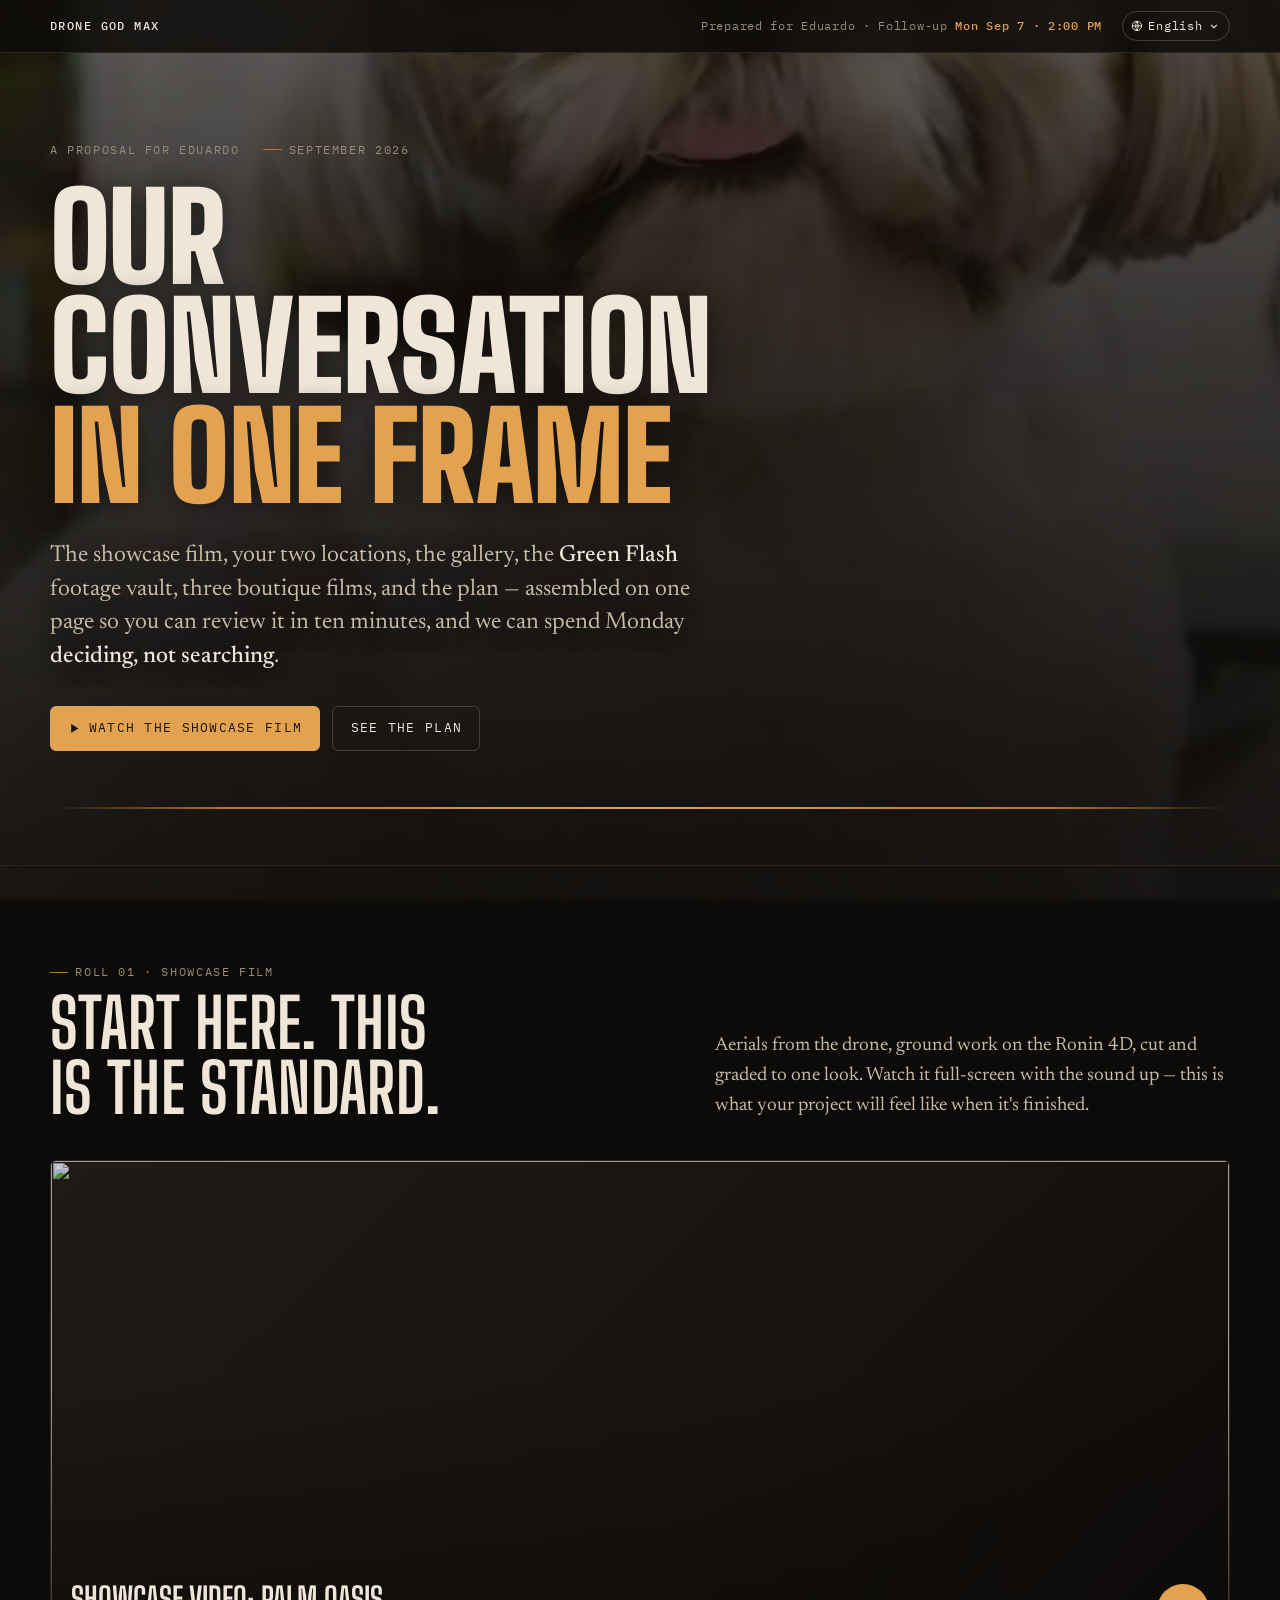
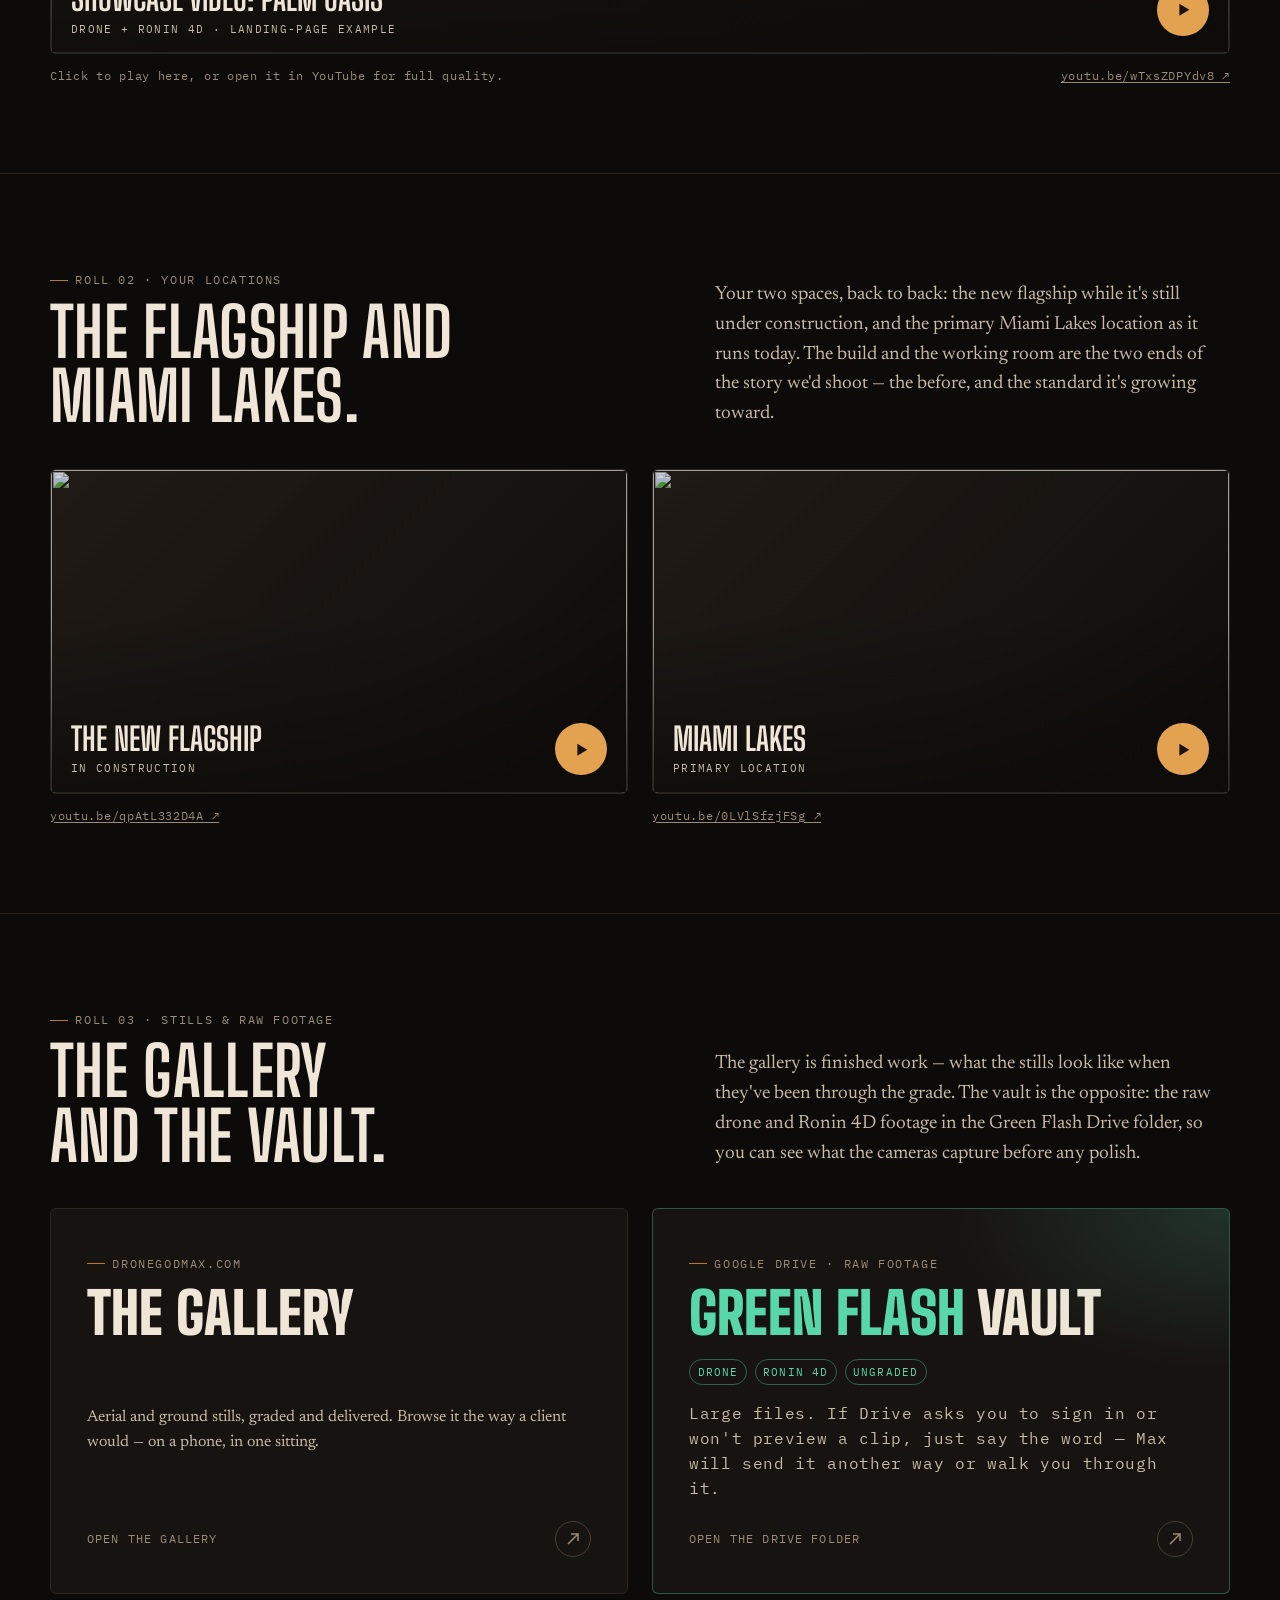
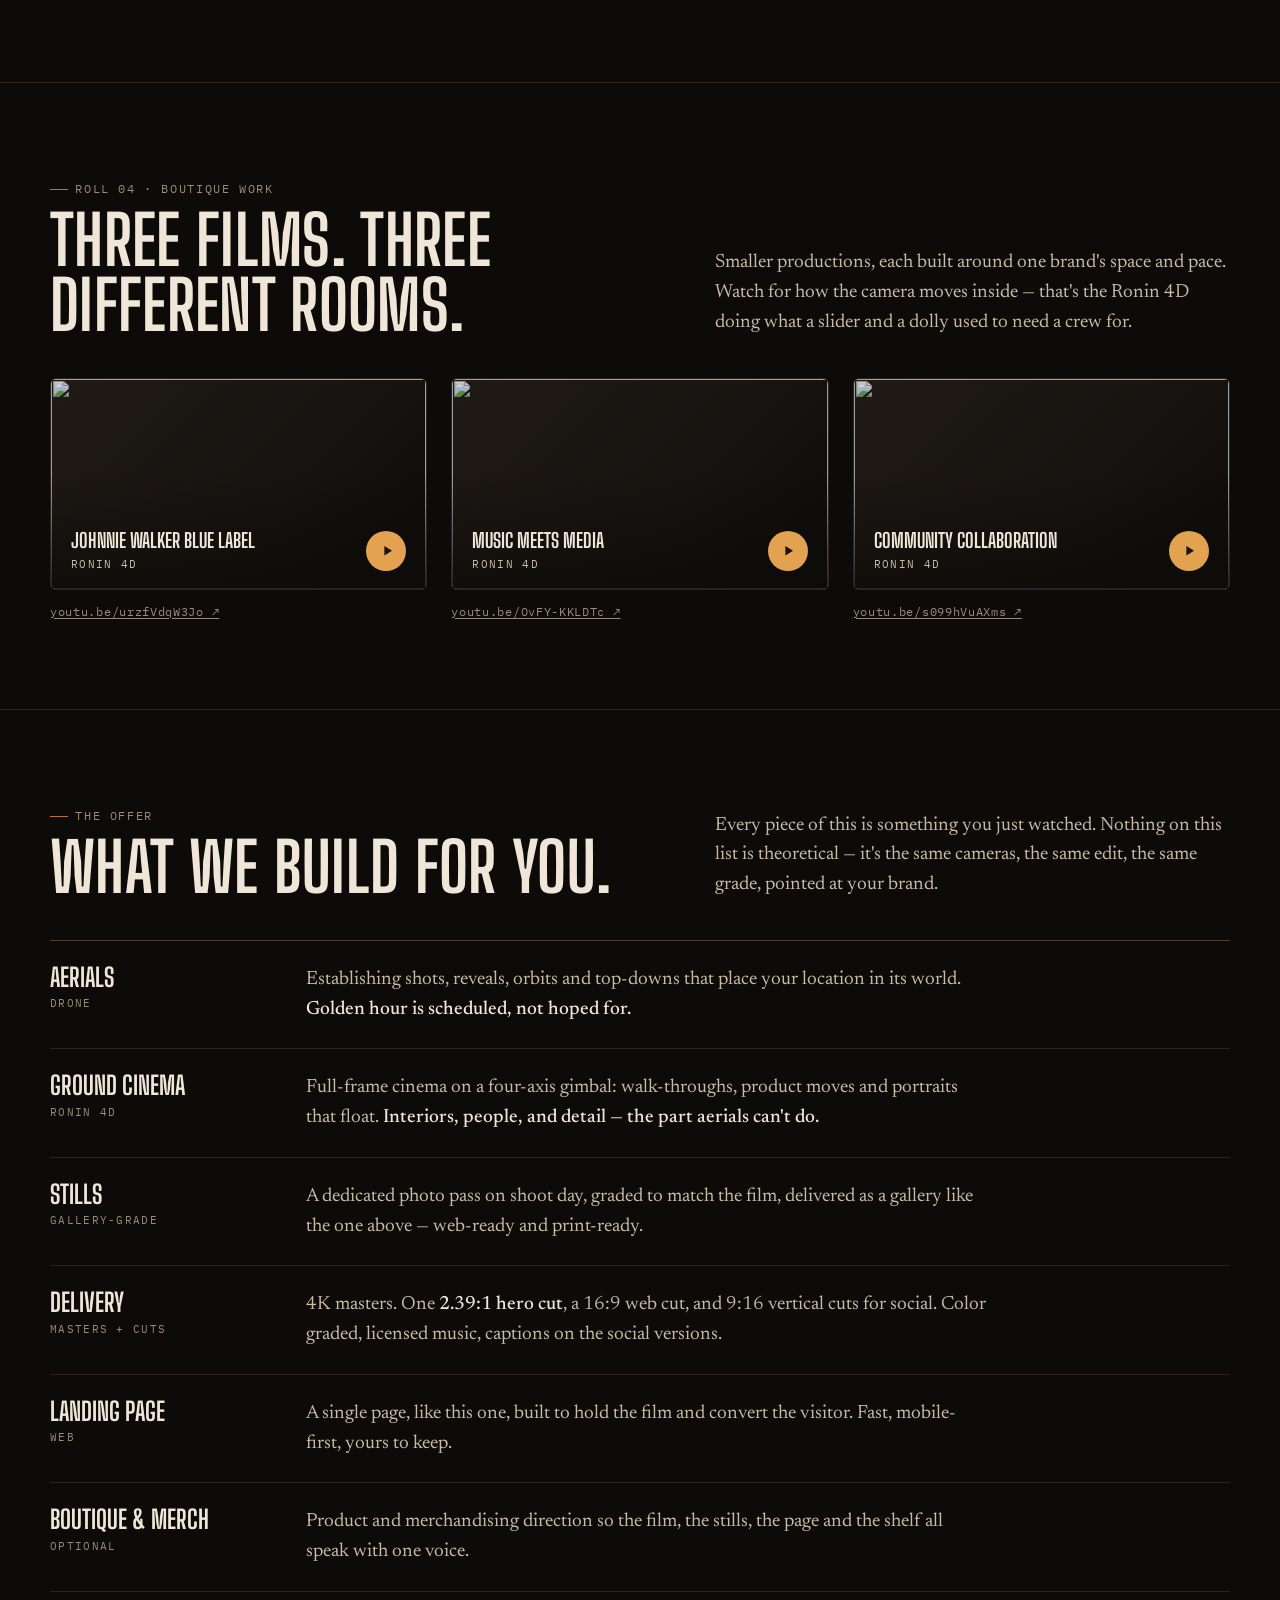
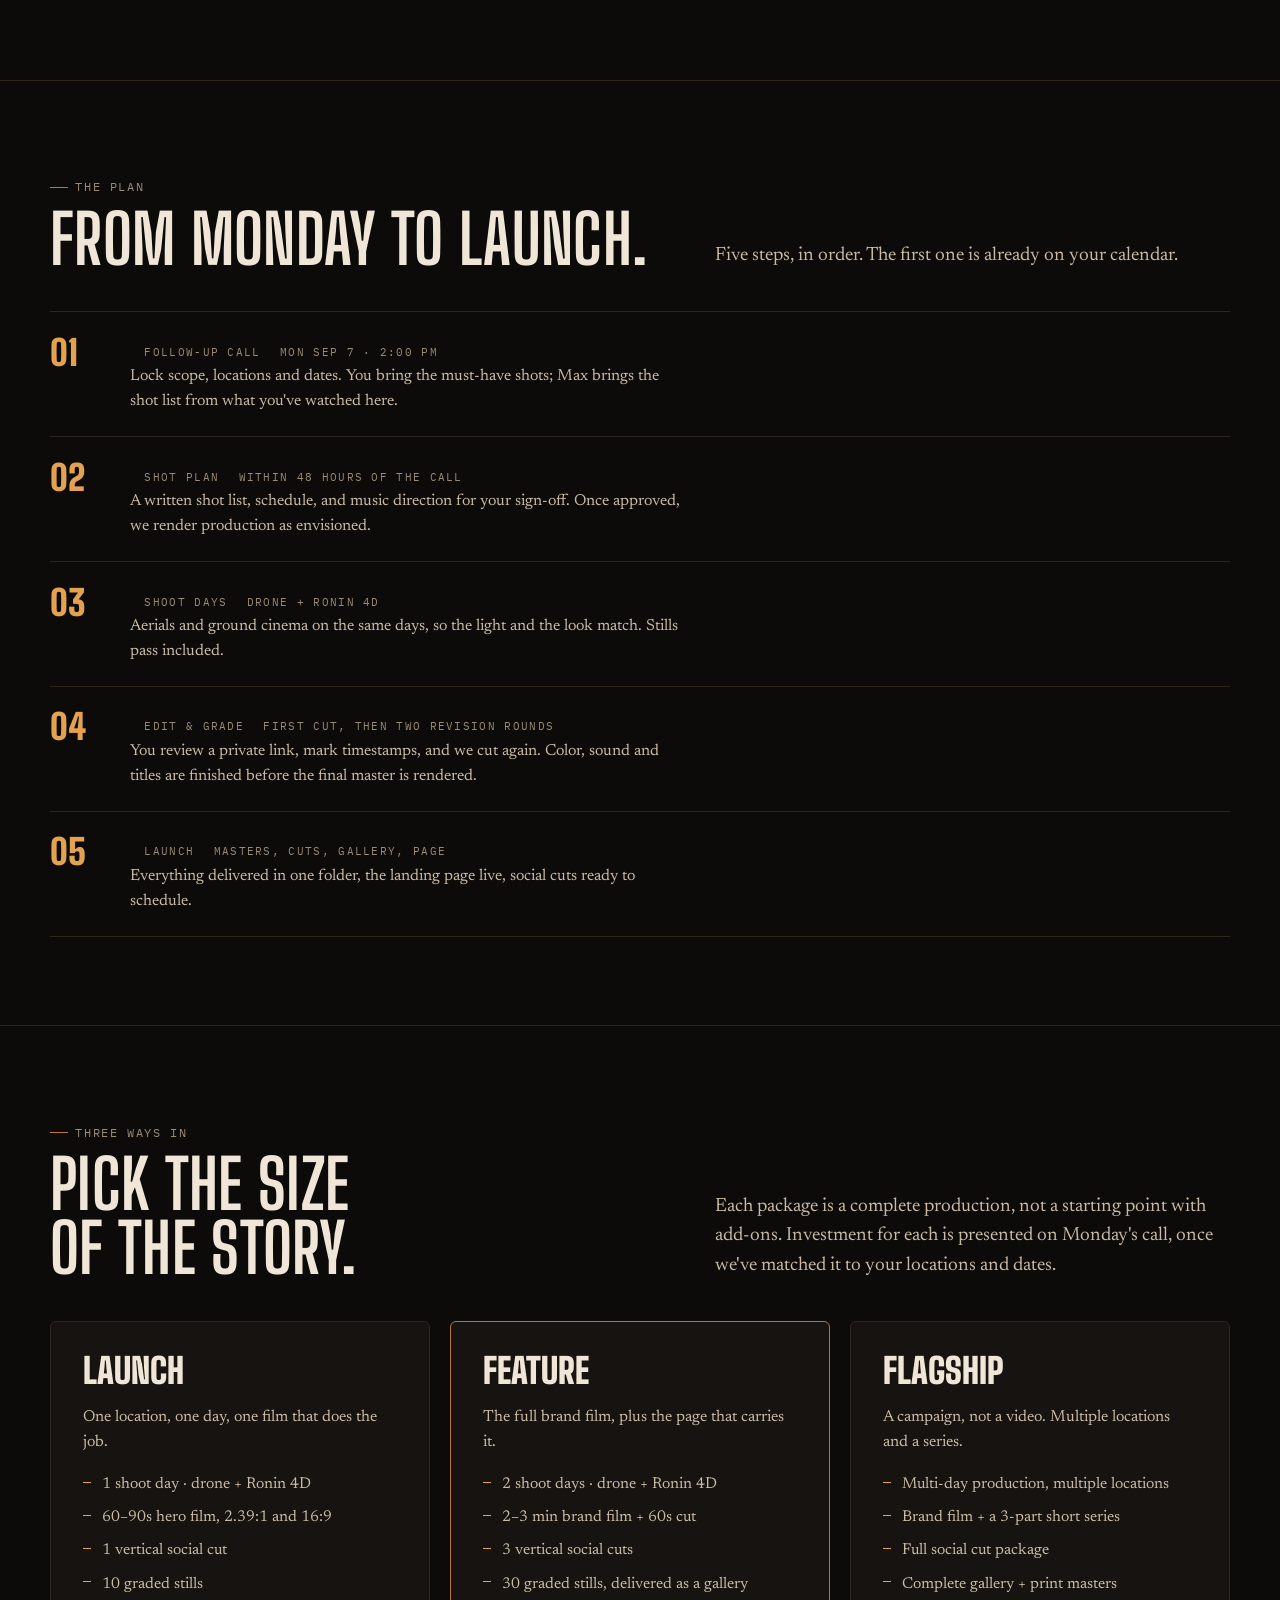
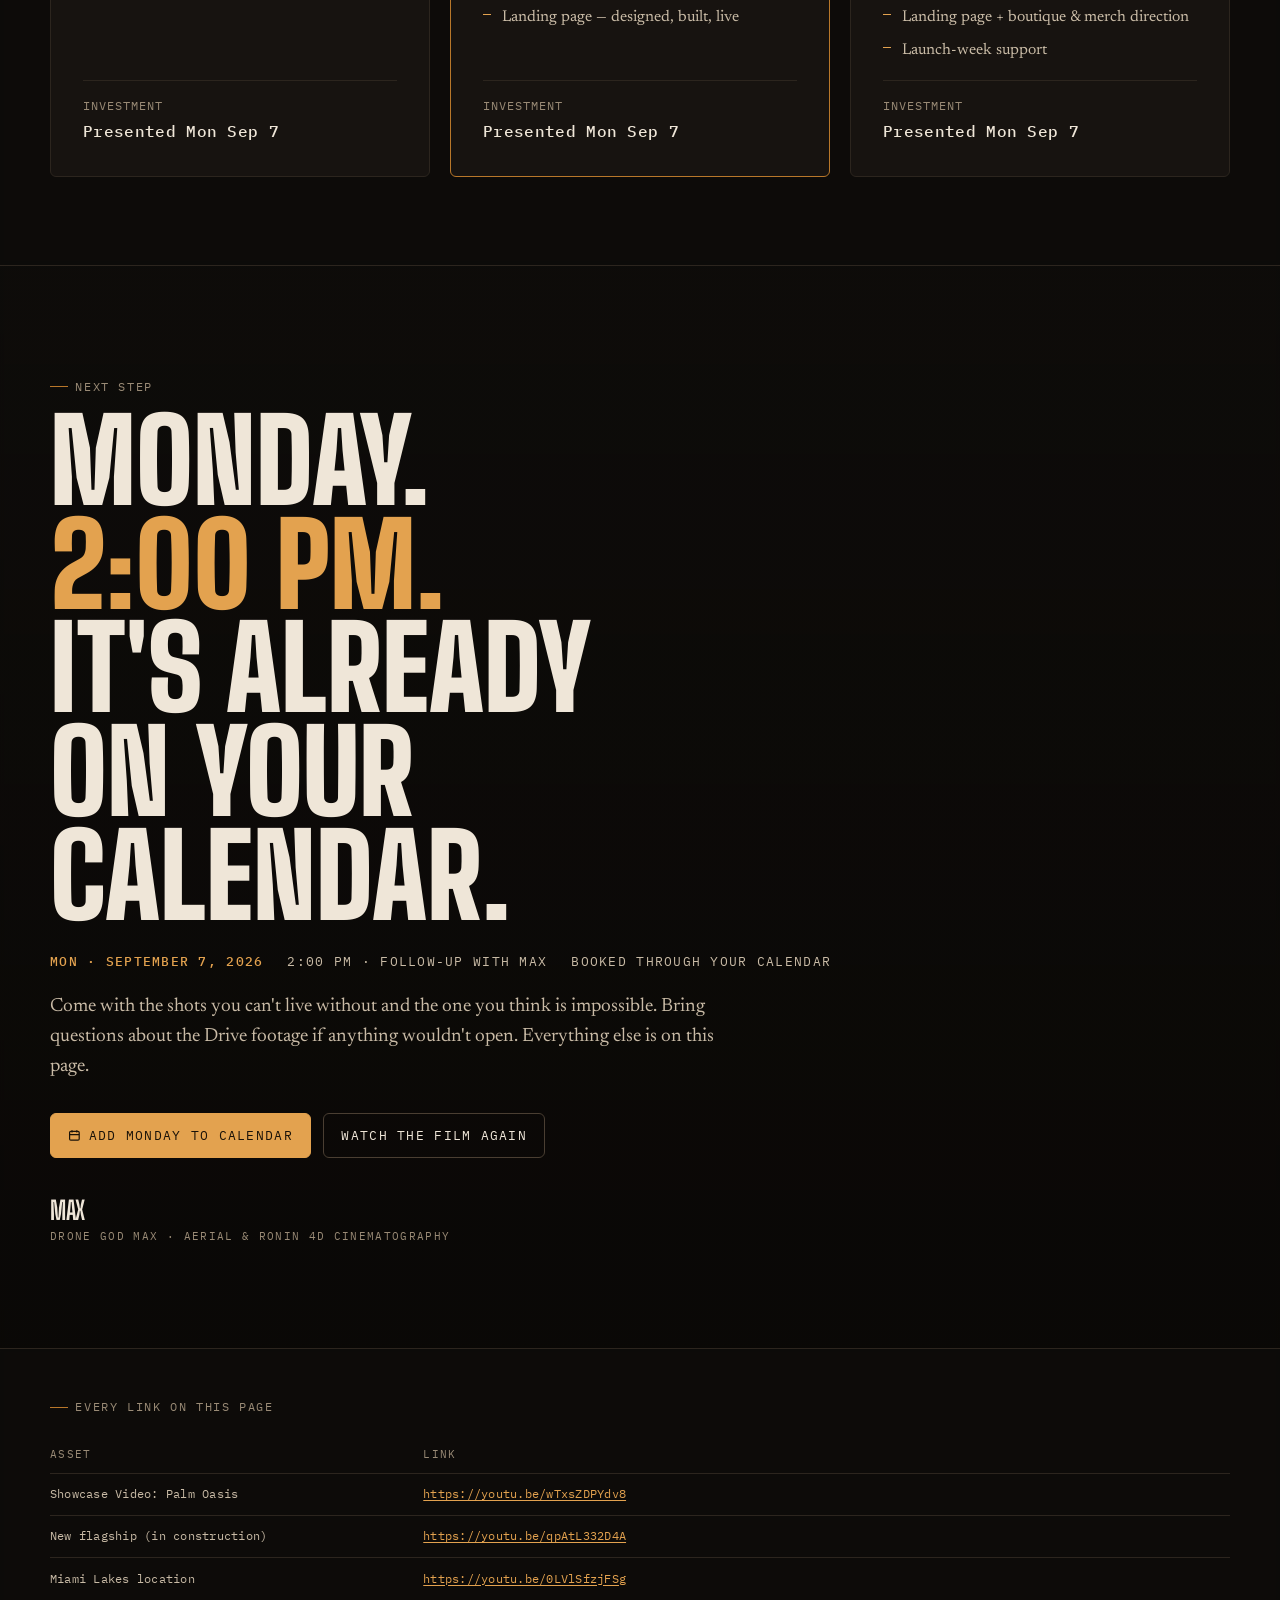
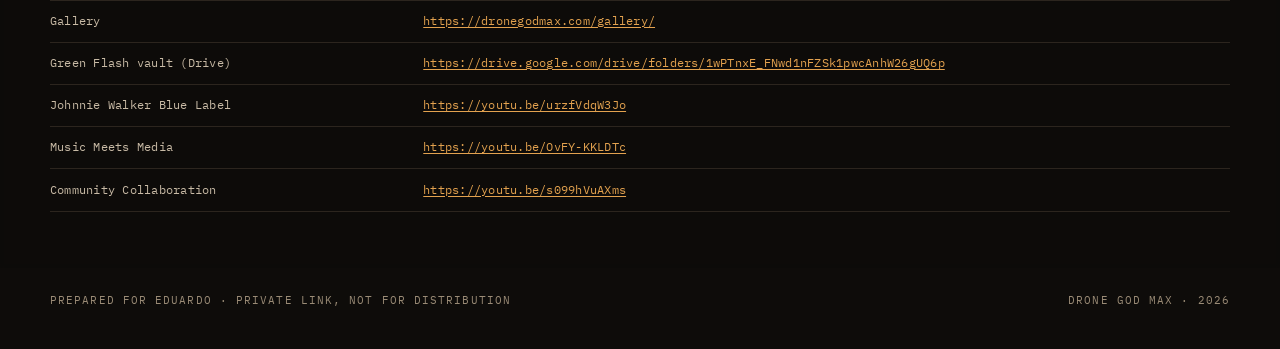
==== commit c2040bdd: "Shorten the hero headline Co-Authored-By: Claude Fable 5.1 <noreply@anthropic.com> Claude-Session: h" ====
--- a/index.html
+++ b/index.html
@@ -7,7 +7,7 @@
 <meta name="description" content="The reel, the gallery, the Green Flash footage vault, and the plan — assembled for Eduardo ahead of Monday, September 7 at 2:00 PM.">
 <meta name="robots" content="noindex">
 <meta property="og:title" content="Eduardo × Drone God Max">
-<meta property="og:description" content="Everything from our conversation, in one frame. Review in ten minutes; decide on Monday.">
+<meta property="og:description" content="Our conversation in one frame. Review in ten minutes; decide on Monday.">
 <meta property="og:image" content="https://eduardo.greenflashusa.com/media/bg-landscape.jpg">
 <meta property="og:url" content="https://eduardo.greenflashusa.com/">
 <link rel="canonical" href="https://eduardo.greenflashusa.com/">
@@ -407,7 +407,7 @@
         <span class="slate slate--bare" data-i18n="hero.kicker1">A proposal for Eduardo</span>
         <span class="slate" data-i18n="hero.kicker2">September 2026</span>
       </div>
-      <h1 data-i18n="hero.h1">Everything from our conversation, <em>in one frame.</em></h1>
+      <h1 data-i18n="hero.h1">Our conversation <em>in one frame</em></h1>
       <p class="hero__lede" data-i18n="hero.lede">
         The showcase film, your two locations, the gallery, the <strong>Green Flash</strong> footage vault, three boutique films, and the plan — assembled on one page so you can review it in ten minutes, and we can spend Monday <strong>deciding, not searching</strong>.
       </p>
@@ -842,7 +842,7 @@
   "top.prepared": "Preparado para Eduardo <span>· Seguimiento</span> <b>Lun 7 sep · 2:00 PM</b>",
   "hero.kicker1": "Una propuesta para Eduardo",
   "hero.kicker2": "Septiembre 2026",
-  "hero.h1": "Todo lo que hablamos, <em>en un solo cuadro.</em>",
+  "hero.h1": "Nuestra conversación <em>en un solo cuadro</em>",
   "hero.lede": "El film de muestra, tus dos locales, la galería, la bóveda de material <strong>Green Flash</strong>, tres films boutique y el plan — reunidos en una sola página para que lo revises en diez minutos, y el lunes lo dediquemos a <strong>decidir, no a buscar</strong>.",
   "hero.cta1": "Ver el film de muestra",
   "hero.cta2": "Ver el plan",
@@ -966,7 +966,7 @@
   "top.prepared": "Preparado para Eduardo <span>· Reunião</span> <b>Seg 7 set · 14h</b>",
   "hero.kicker1": "Uma proposta para Eduardo",
   "hero.kicker2": "Setembro de 2026",
-  "hero.h1": "Tudo o que conversamos, <em>em um só quadro.</em>",
+  "hero.h1": "Nossa conversa <em>em um só quadro</em>",
   "hero.lede": "O filme de apresentação, suas duas unidades, a galeria, o cofre de material <strong>Green Flash</strong>, três filmes boutique e o plano — reunidos em uma única página para você revisar em dez minutos, e a segunda-feira ser para <strong>decidir, não procurar</strong>.",
   "hero.cta1": "Assistir ao filme de apresentação",
   "hero.cta2": "Ver o plano",
@@ -1090,7 +1090,7 @@
   "top.prepared": "Prepare pou Eduardo <span>· Swivi</span> <b>Lendi 7 sept · 2:00 PM</b>",
   "hero.kicker1": "Yon pwopozisyon pou Eduardo",
   "hero.kicker2": "Septanm 2026",
-  "hero.h1": "Tout sa nou te pale, <em>nan yon sèl kad.</em>",
+  "hero.h1": "Konvèsasyon nou <em>nan yon sèl kad</em>",
   "hero.lede": "Fim prezantasyon an, de espas ou yo, galri a, kòf videyo <strong>Green Flash</strong> la, twa fim boutik, ak plan an — tout rasanble sou yon sèl paj pou ou ka gade l nan dis minit, epi lendi nou pase tan an ap <strong>deside, pa ap chèche</strong>.",
   "hero.cta1": "Gade fim prezantasyon an",
   "hero.cta2": "Gade plan an",
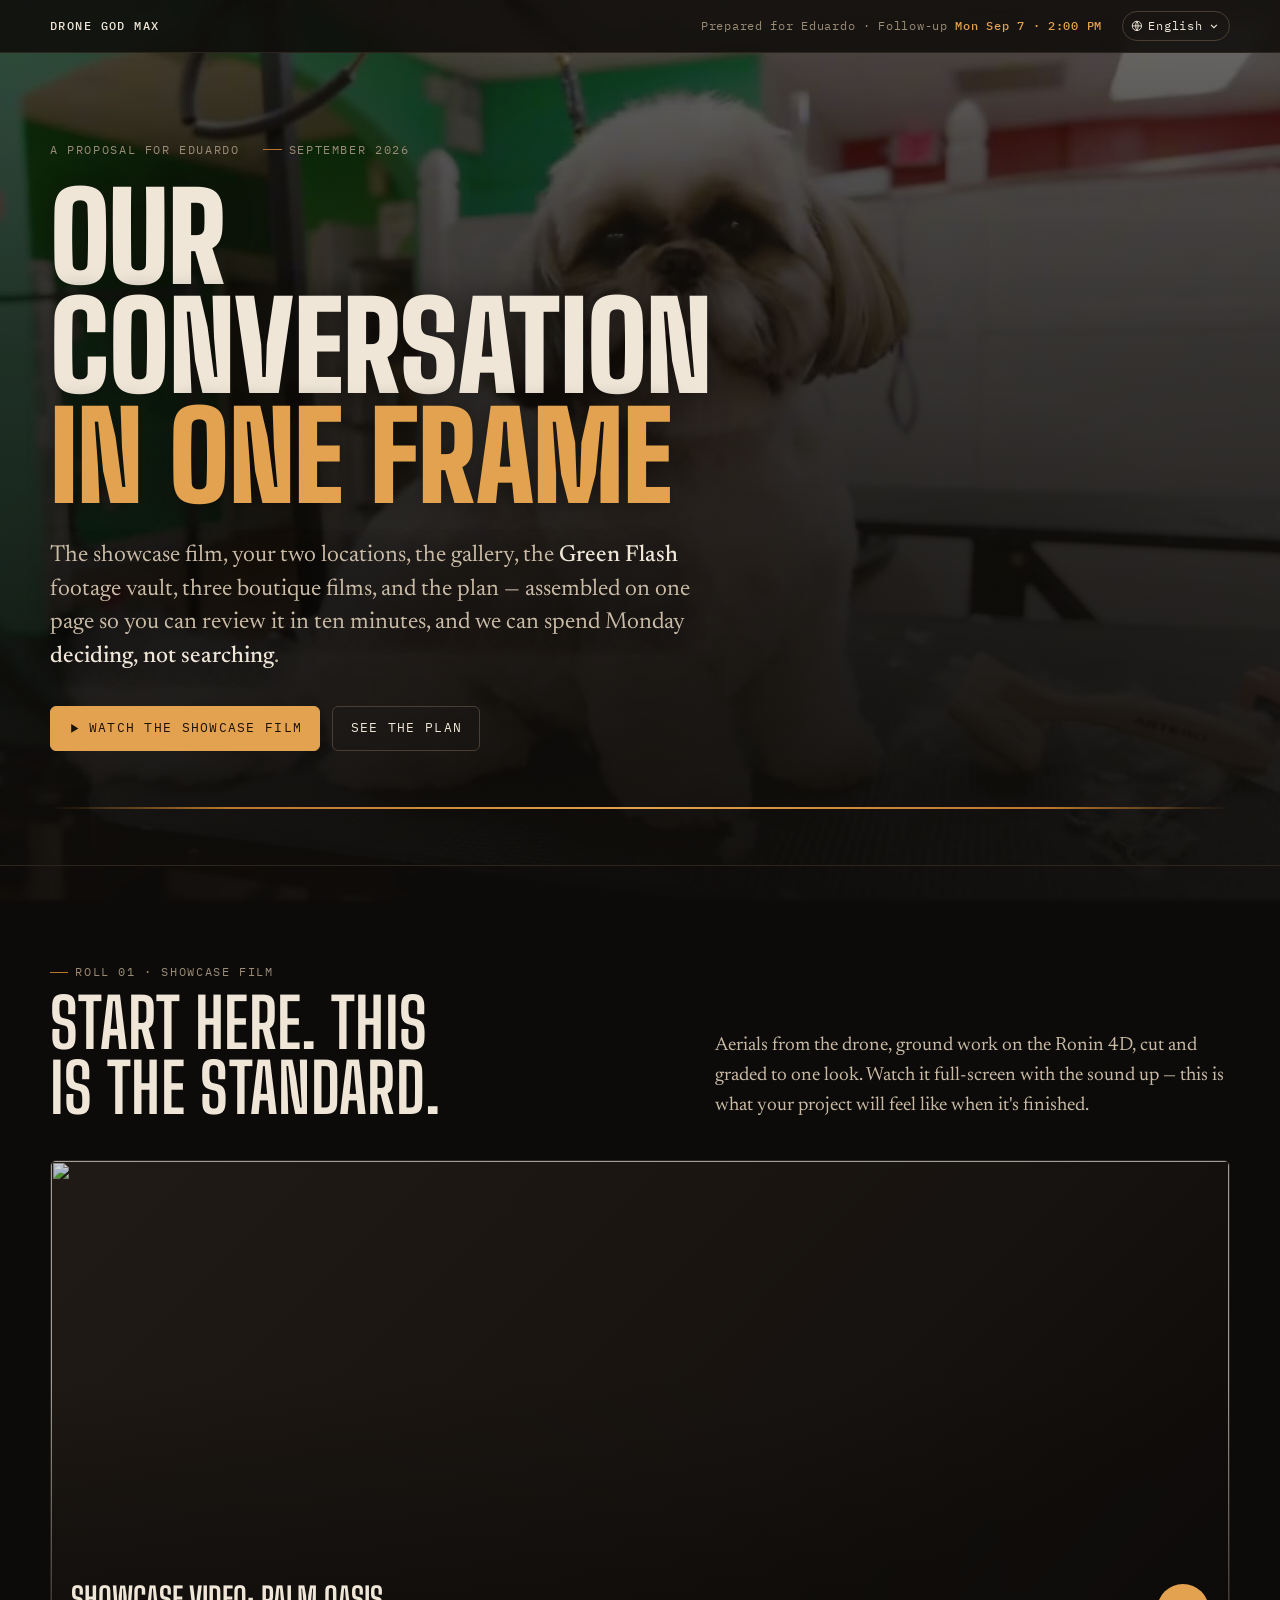
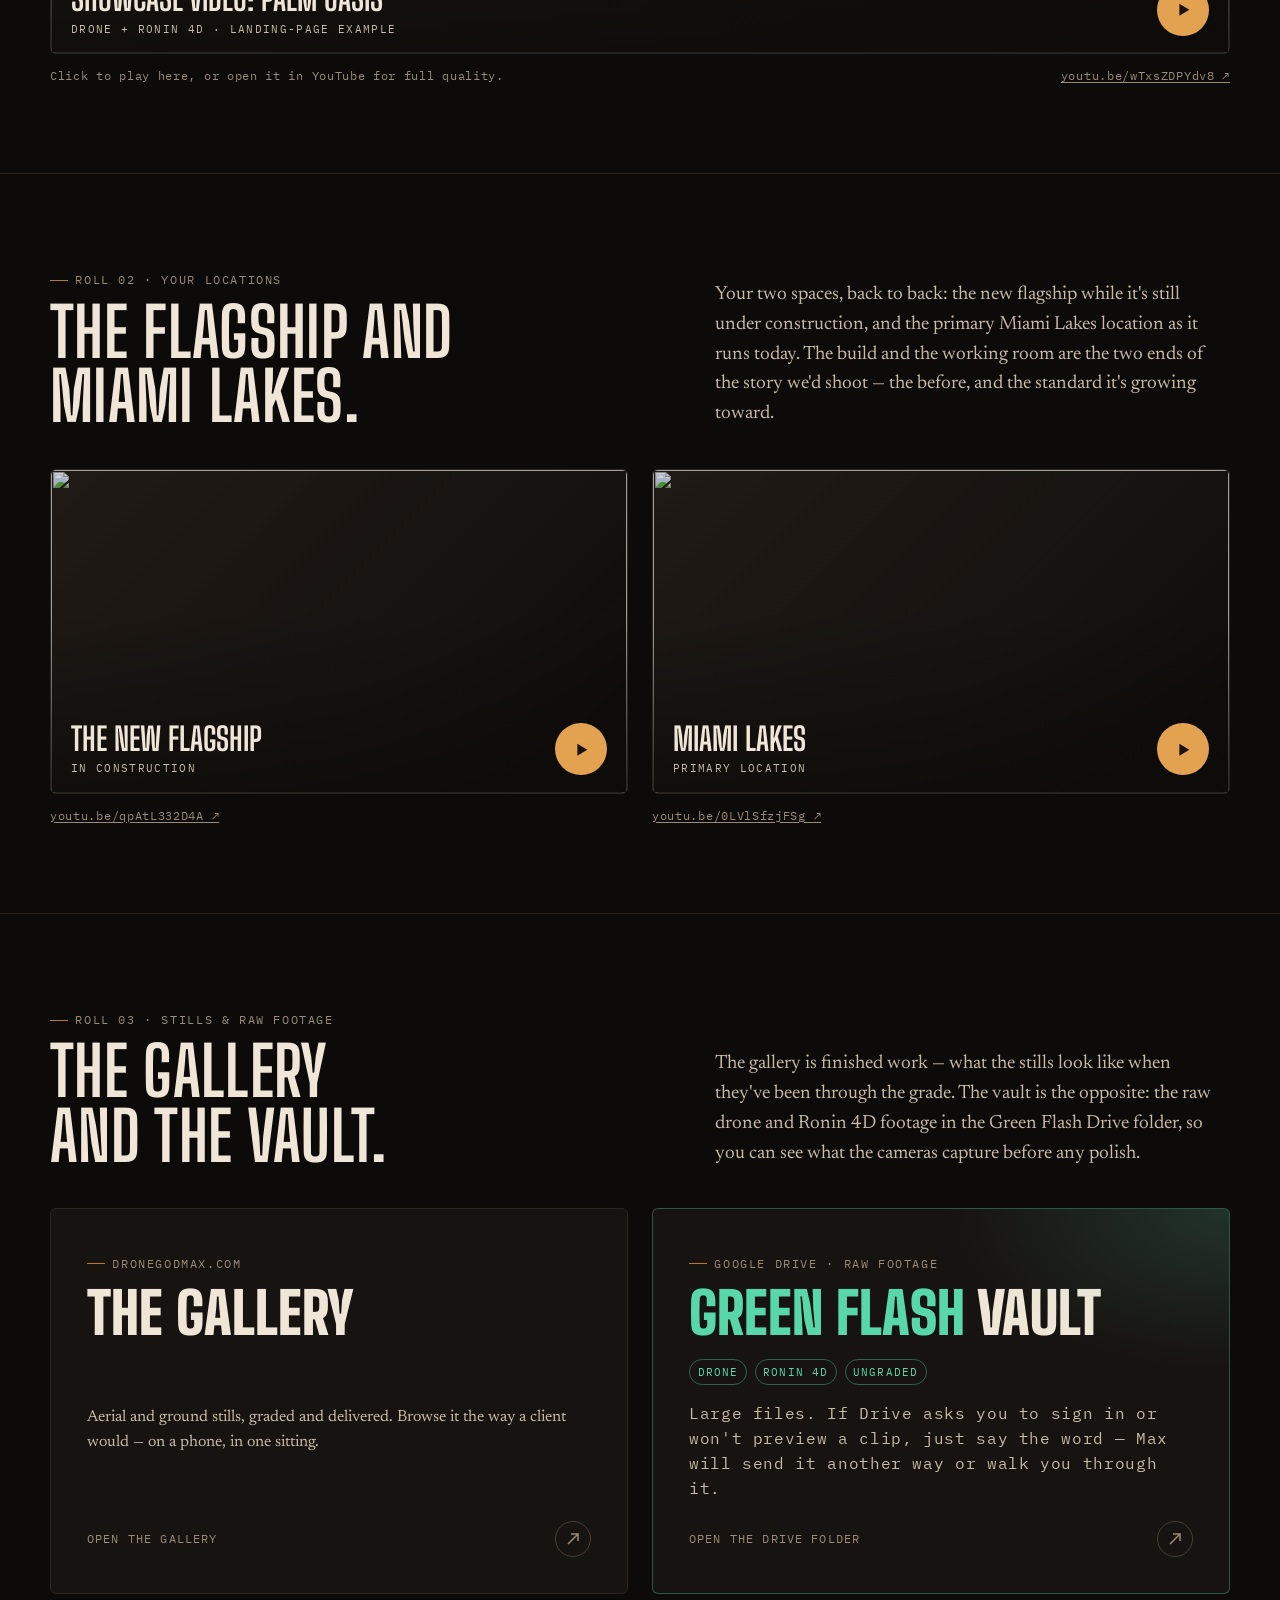
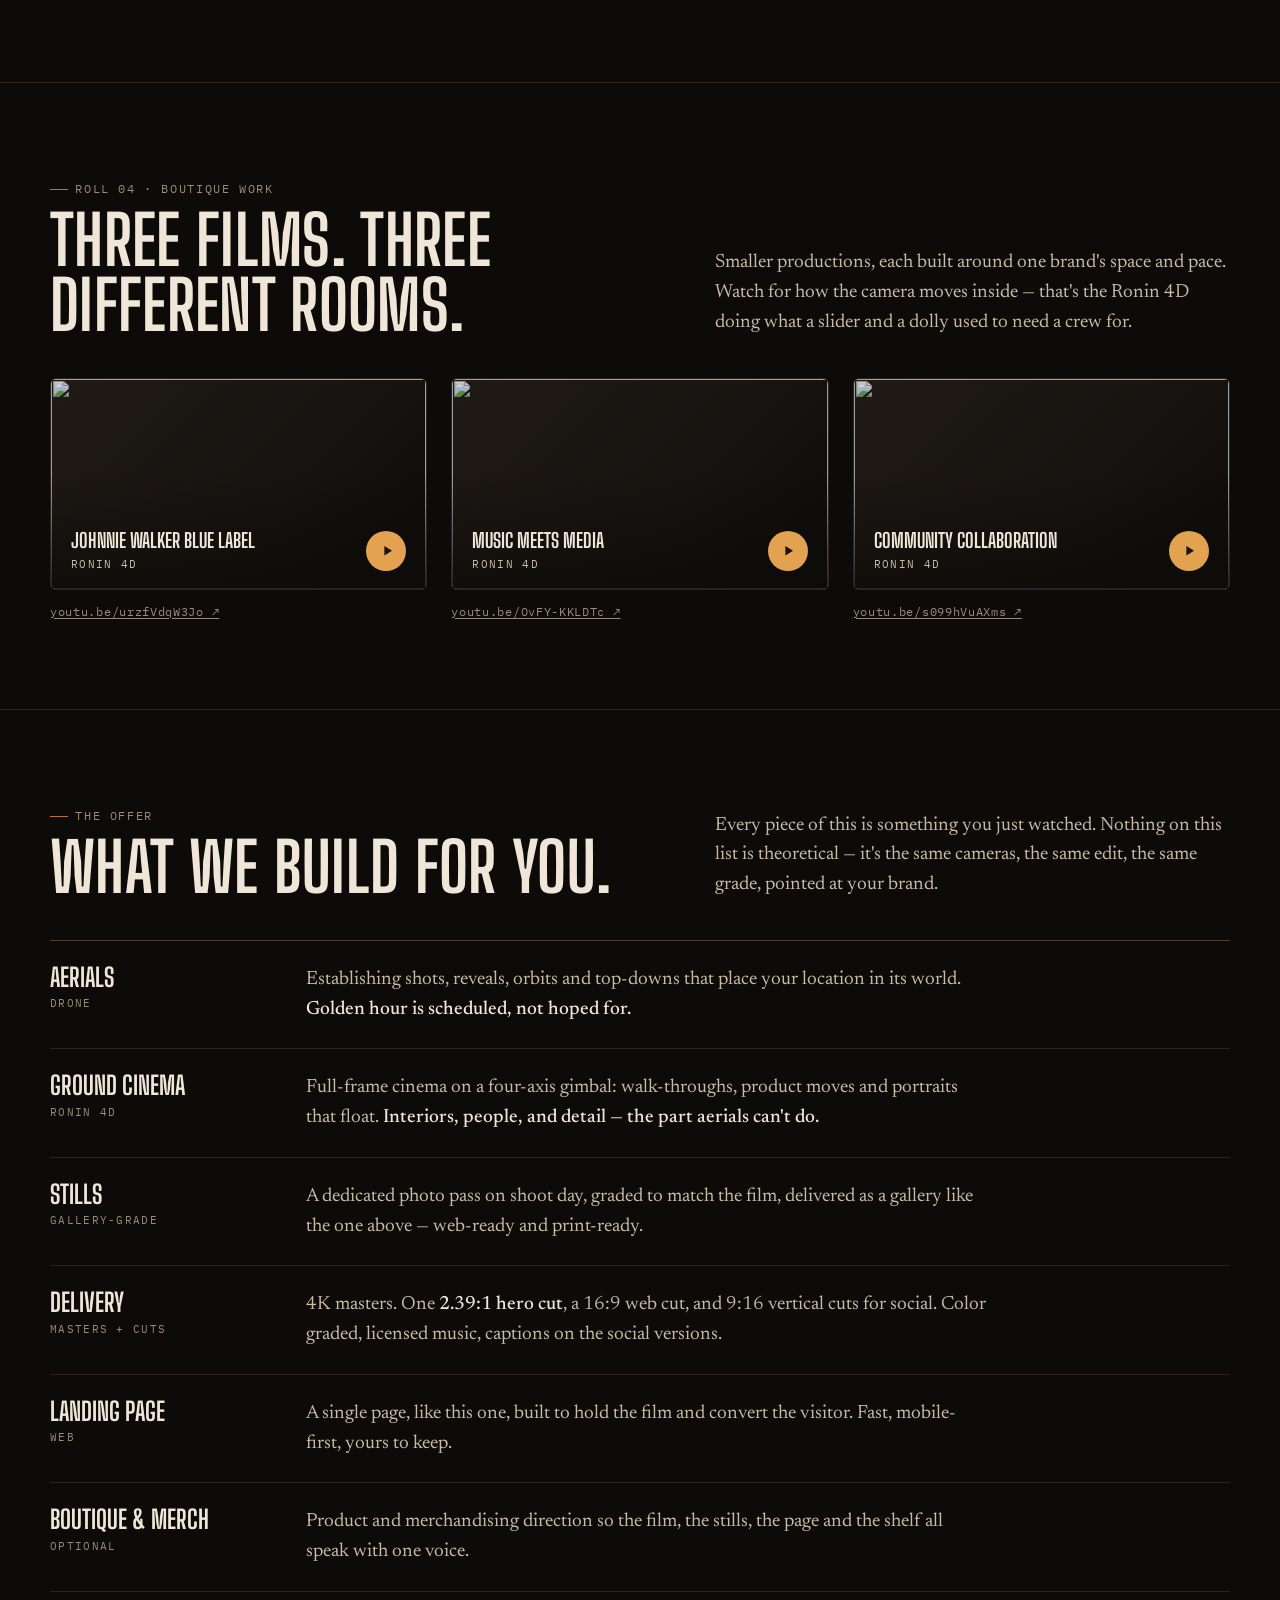
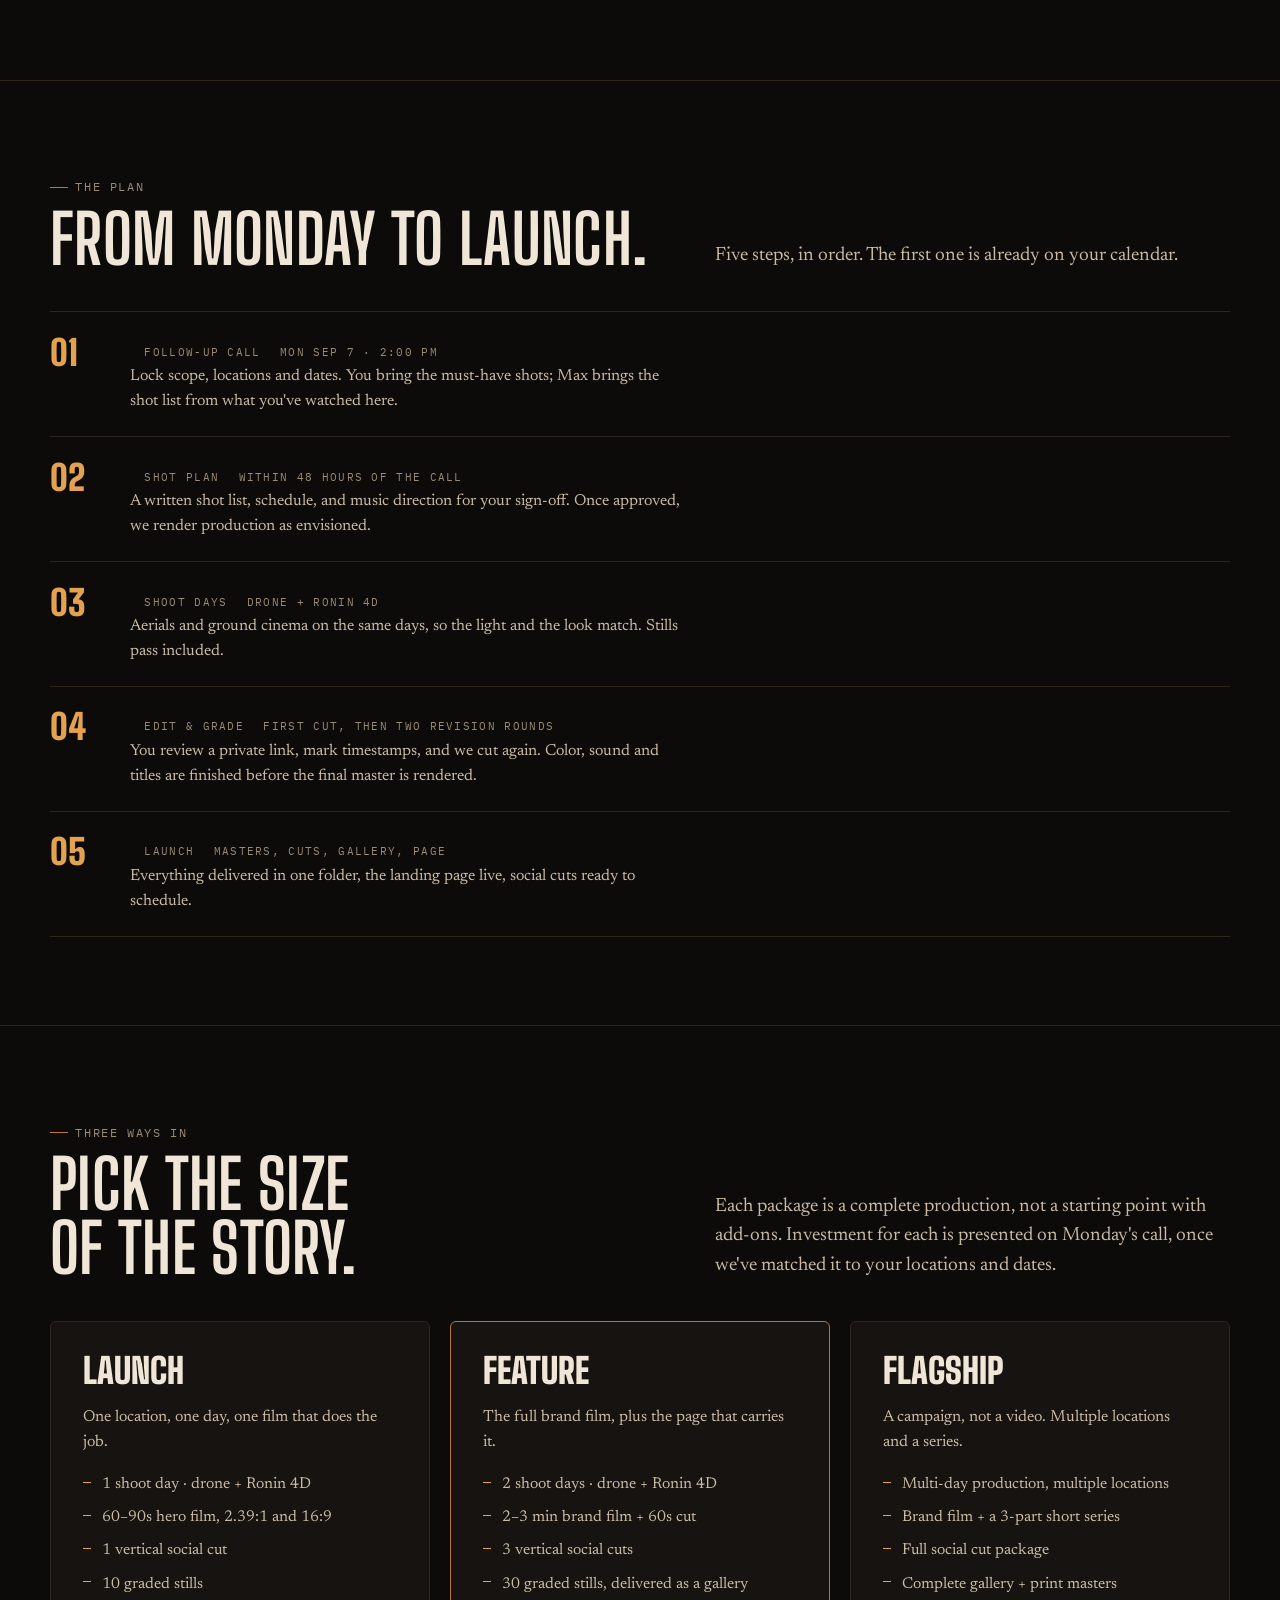
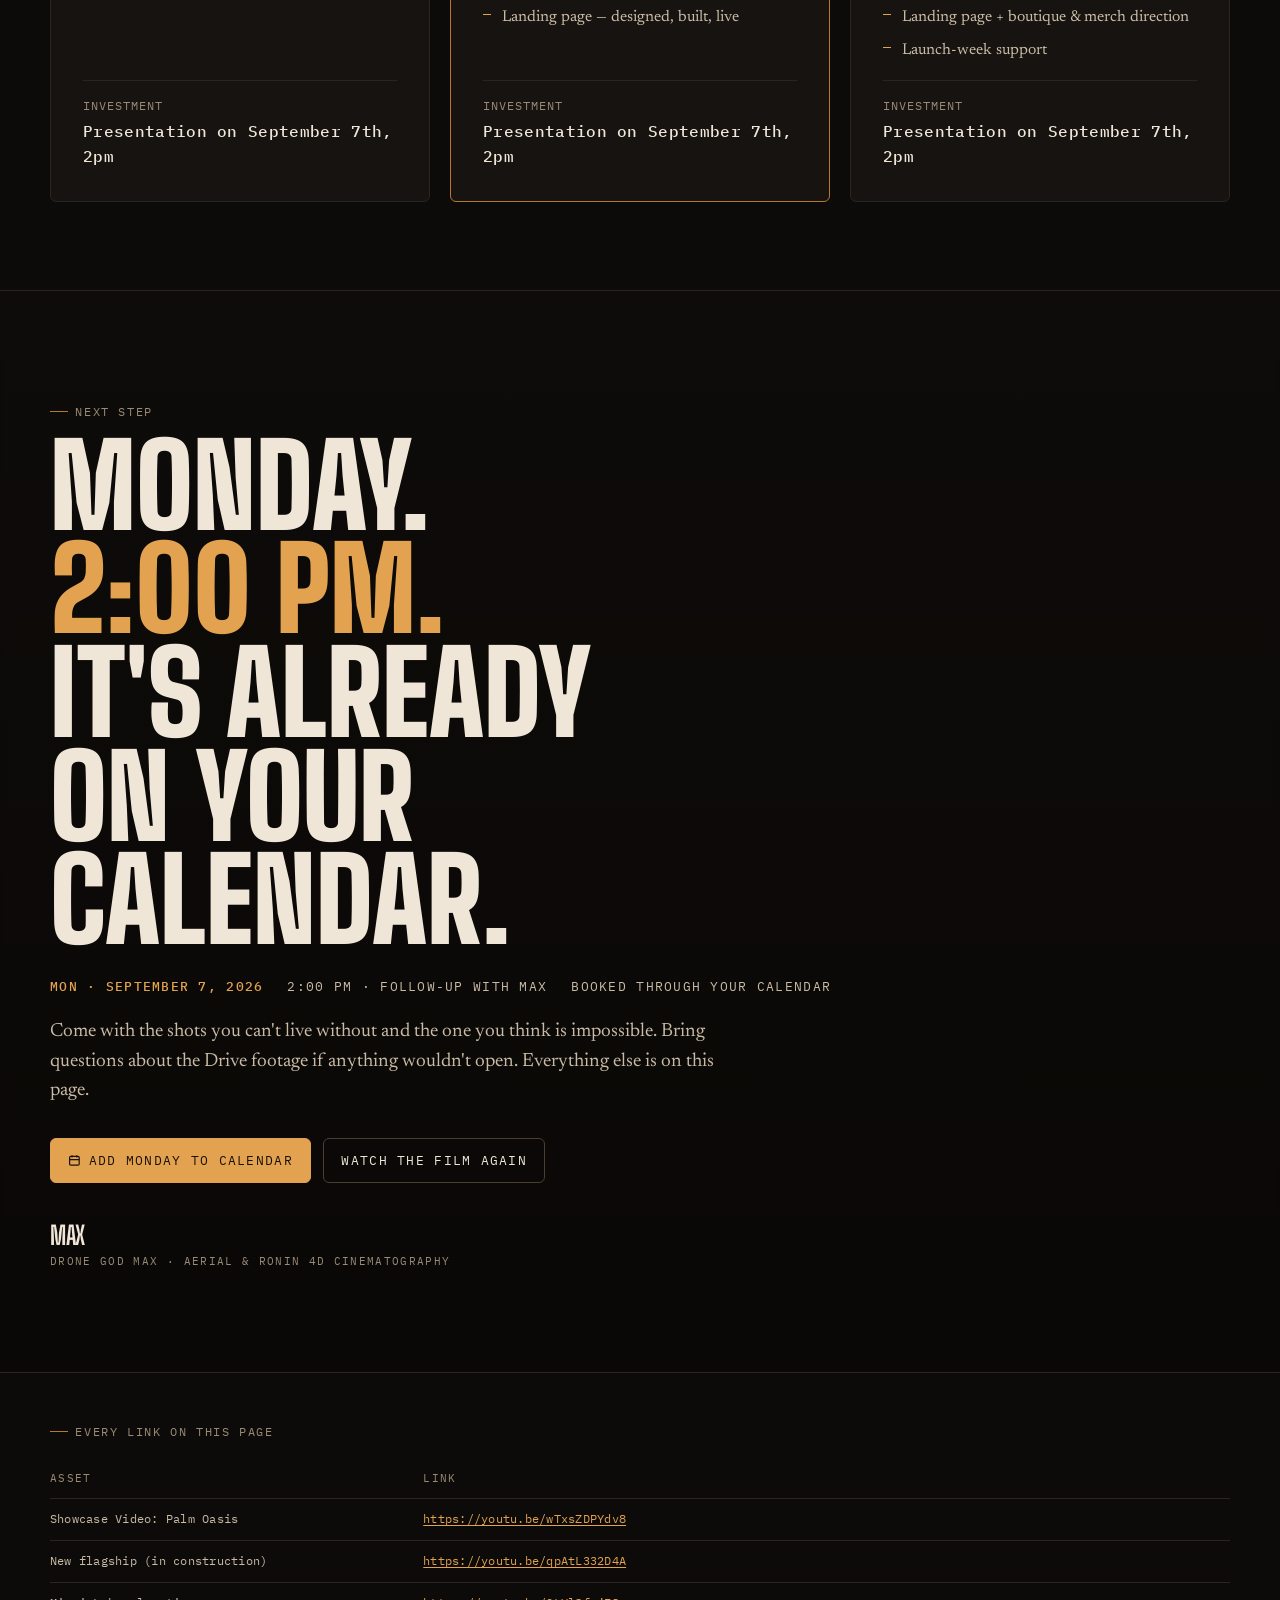
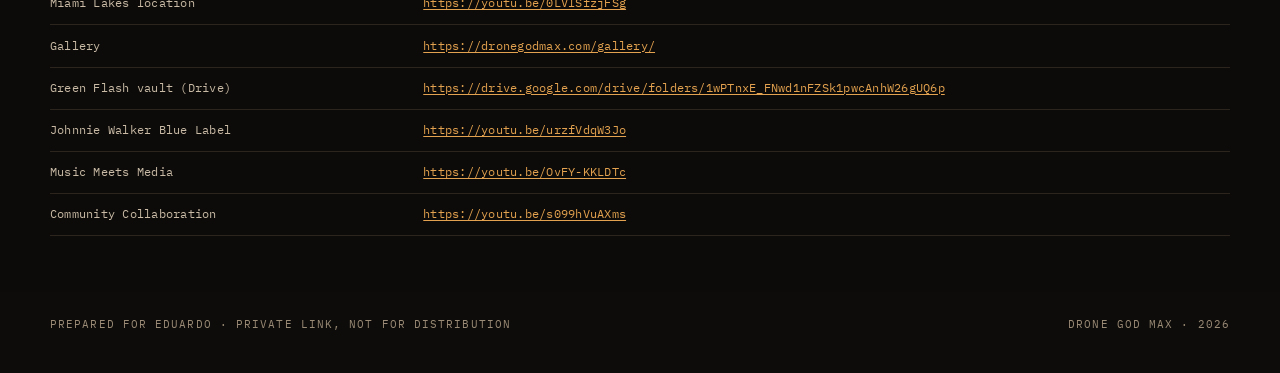
==== commit 57efe253: "Package investment line: Presentation on September 7th, 2pm Co-Authored-By: Claude Fable 5.1 <norepl" ====
--- a/index.html
+++ b/index.html
@@ -708,7 +708,7 @@
             <li data-i18n="t1.l4">10 graded stills</li>
           </ul>
           <!-- EDIT: replace the text below with a number when pricing is set -->
-          <div class="tier__price"><span data-i18n="price.label">Investment</span> <b data-i18n="price.val">Presented Mon Sep 7</b></div>
+          <div class="tier__price"><span data-i18n="price.label">Investment</span> <b data-i18n="price.val">Presentation on September 7th, 2pm</b></div>
         </div>
 
         <div class="tier tier--lead">
@@ -721,7 +721,7 @@
             <li data-i18n="t2.l4">30 graded stills, delivered as a gallery</li>
             <li data-i18n="t2.l5">Landing page — designed, built, live</li>
           </ul>
-          <div class="tier__price"><span data-i18n="price.label">Investment</span> <b data-i18n="price.val">Presented Mon Sep 7</b></div>
+          <div class="tier__price"><span data-i18n="price.label">Investment</span> <b data-i18n="price.val">Presentation on September 7th, 2pm</b></div>
         </div>
 
         <div class="tier">
@@ -735,7 +735,7 @@
             <li data-i18n="t3.l5">Landing page + boutique &amp; merch direction</li>
             <li data-i18n="t3.l6">Launch-week support</li>
           </ul>
-          <div class="tier__price"><span data-i18n="price.label">Investment</span> <b data-i18n="price.val">Presented Mon Sep 7</b></div>
+          <div class="tier__price"><span data-i18n="price.label">Investment</span> <b data-i18n="price.val">Presentation on September 7th, 2pm</b></div>
         </div>
       </div>
     </div>
@@ -927,7 +927,7 @@
   "t3.l5": "Landing page + dirección de boutique y merch",
   "t3.l6": "Acompañamiento en la semana de lanzamiento",
   "price.label": "Inversión",
-  "price.val": "Se presenta el lun 7 sep",
+  "price.val": "Presentación el 7 de septiembre, 2pm",
   "close.slate": "Siguiente paso",
   "close.h2": "Lunes. <em>2:00 PM.</em> Ya está en tu calendario.",
   "close.w1": "<b>Lun · 7 de septiembre de 2026</b>",
@@ -1051,7 +1051,7 @@
   "t3.l5": "Landing page + direção de boutique e merch",
   "t3.l6": "Suporte na semana de lançamento",
   "price.label": "Investimento",
-  "price.val": "Apresentado seg 7 set",
+  "price.val": "Apresentação em 7 de setembro, 14h",
   "close.slate": "Próximo passo",
   "close.h2": "Segunda-feira. <em>14h.</em> Já está no seu calendário.",
   "close.w1": "<b>Seg · 7 de setembro de 2026</b>",
@@ -1175,7 +1175,7 @@
   "t3.l5": "Landing page + direksyon boutik ak mèch",
   "t3.l6": "Sipò semèn lansman an",
   "price.label": "Envestisman",
-  "price.val": "Prezante lendi 7 sept",
+  "price.val": "Prezantasyon 7 septanm, 2pm",
   "close.slate": "Pwochen etap",
   "close.h2": "Lendi. <em>2:00 PM.</em> Li deja sou kalandriye ou.",
   "close.w1": "<b>Lendi · 7 septanm 2026</b>",
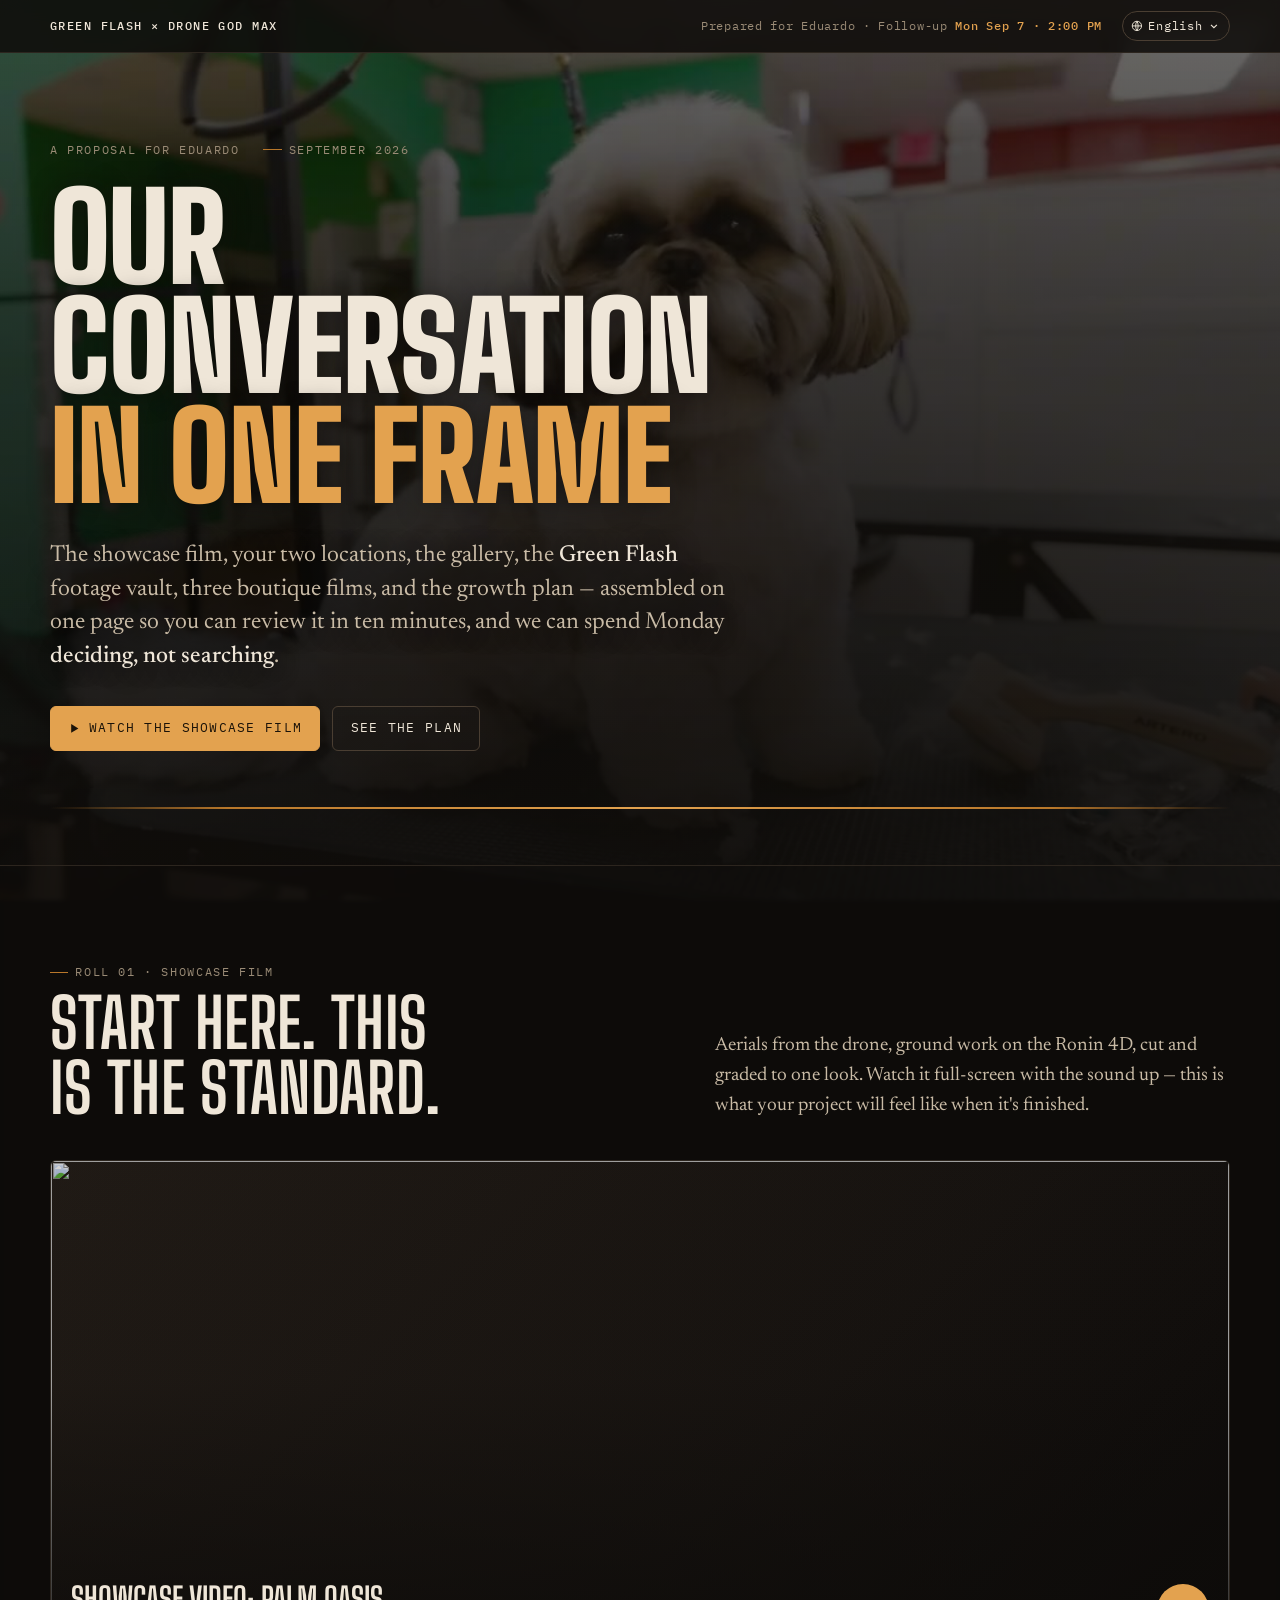
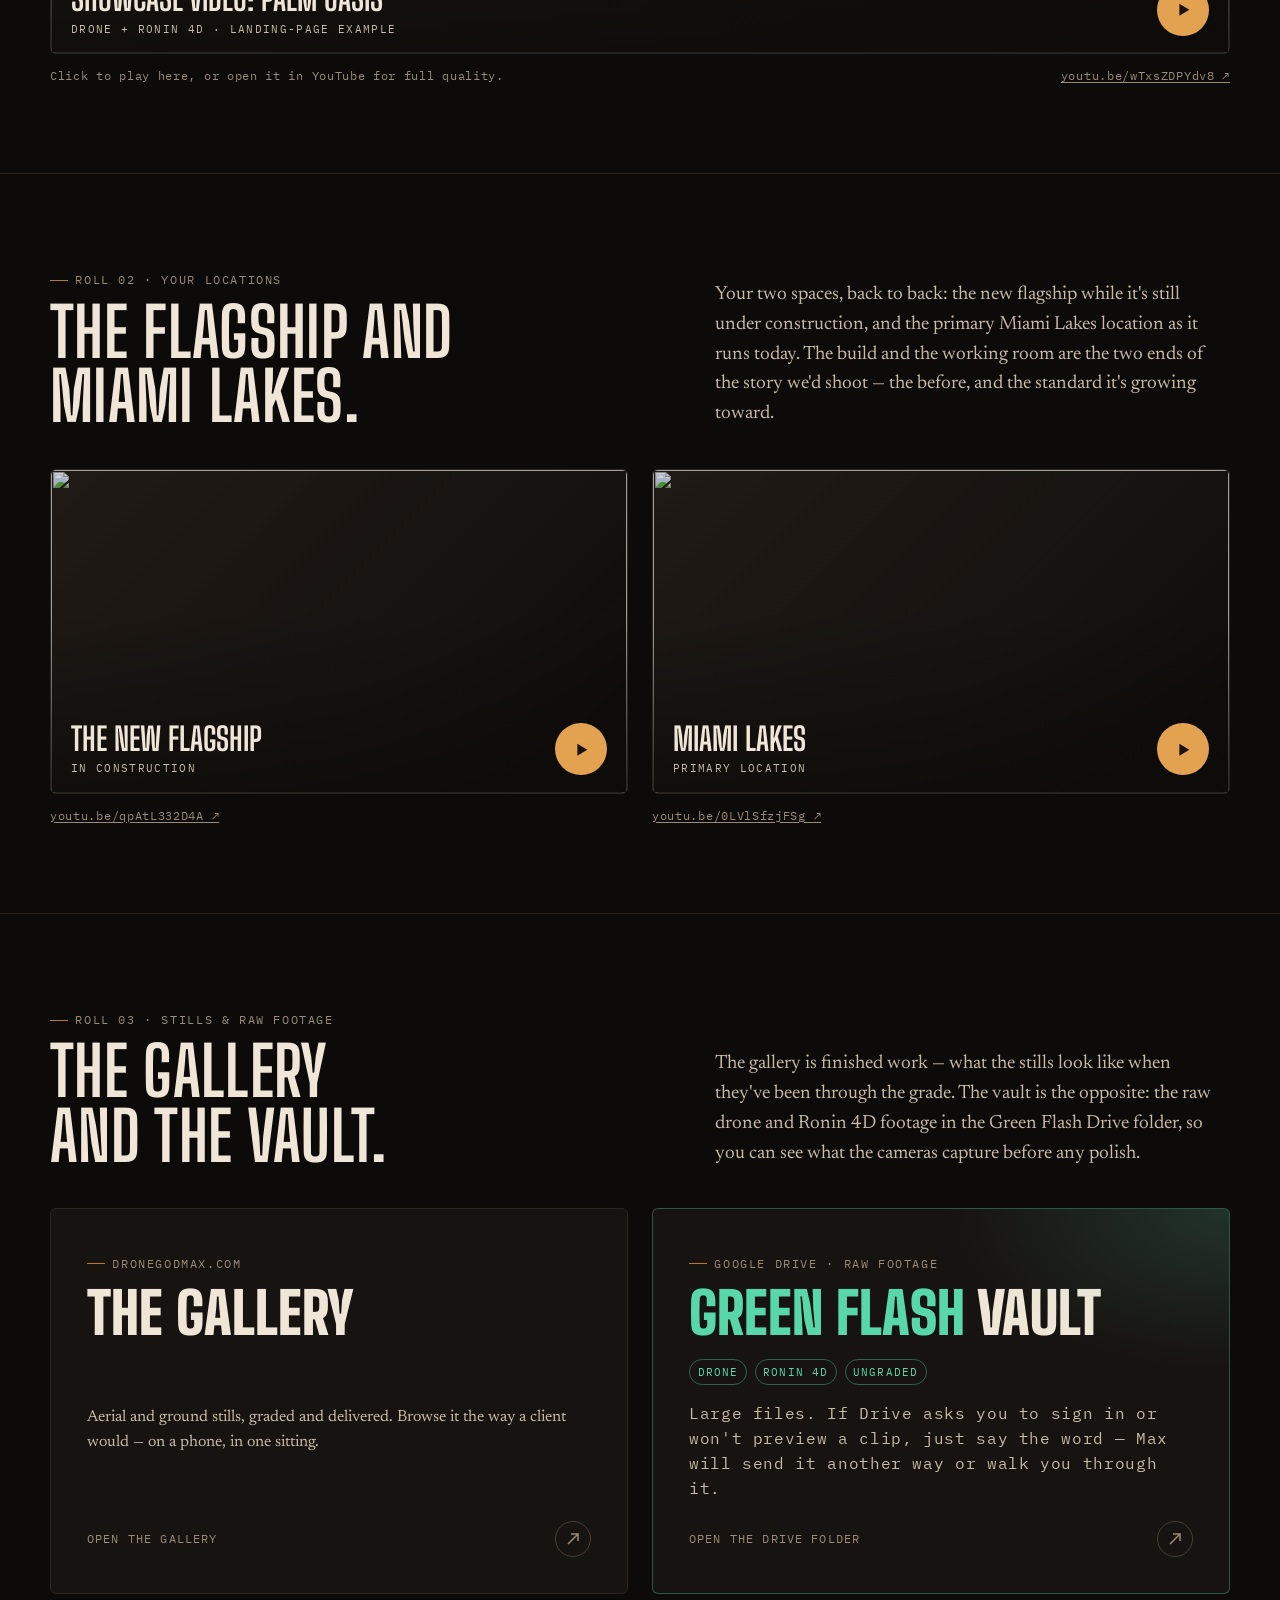
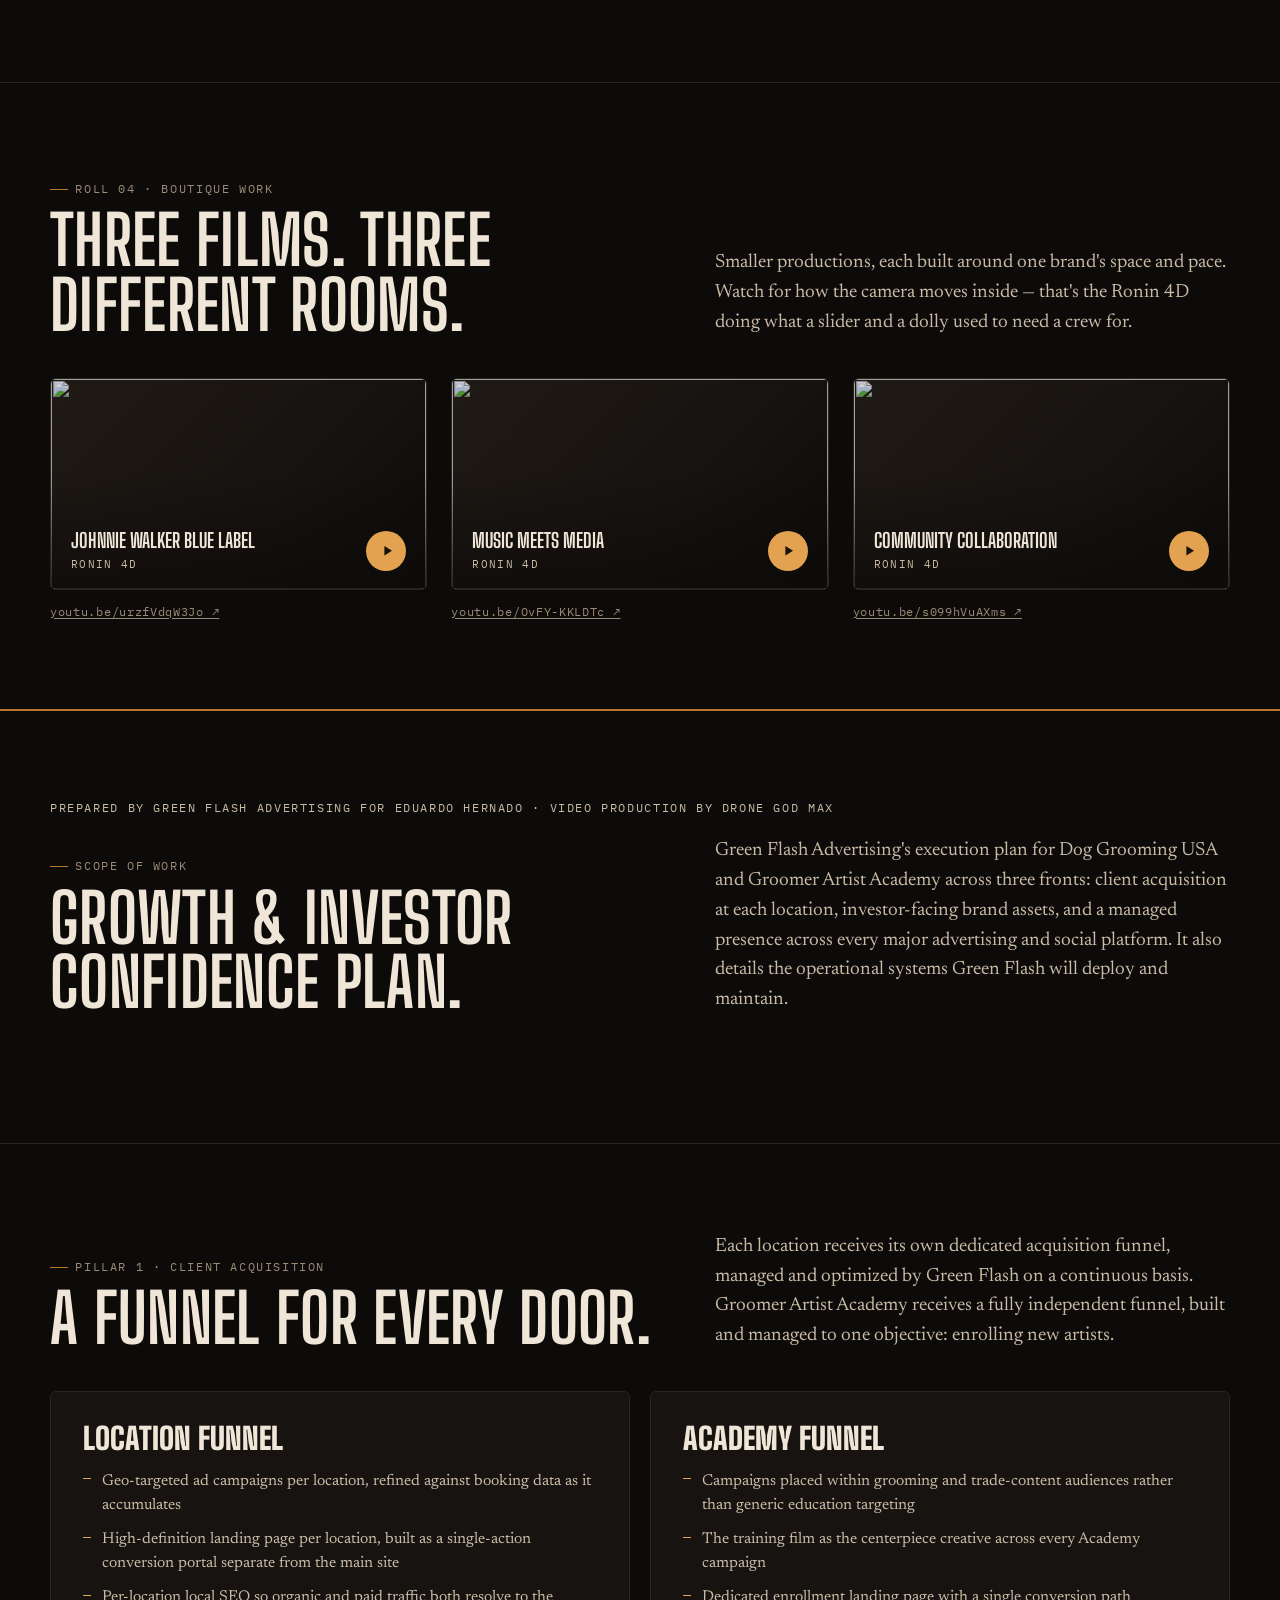
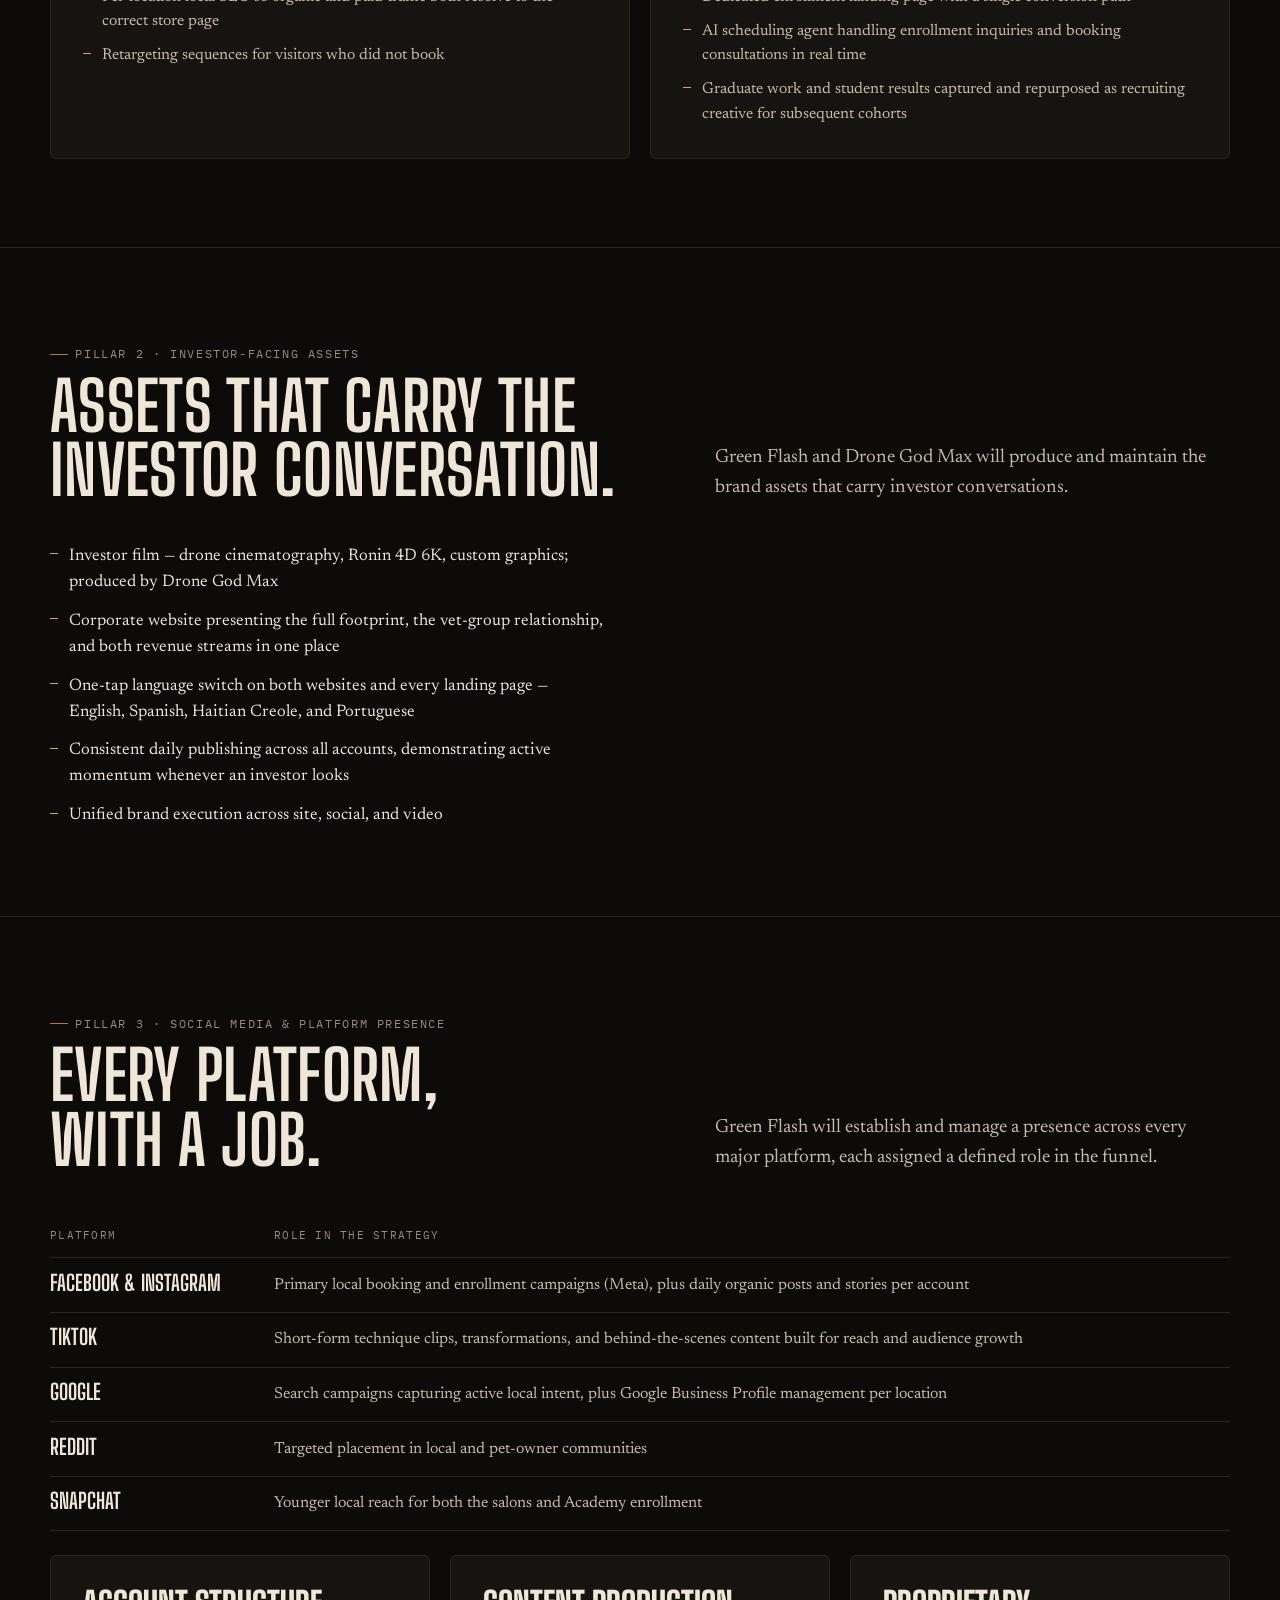
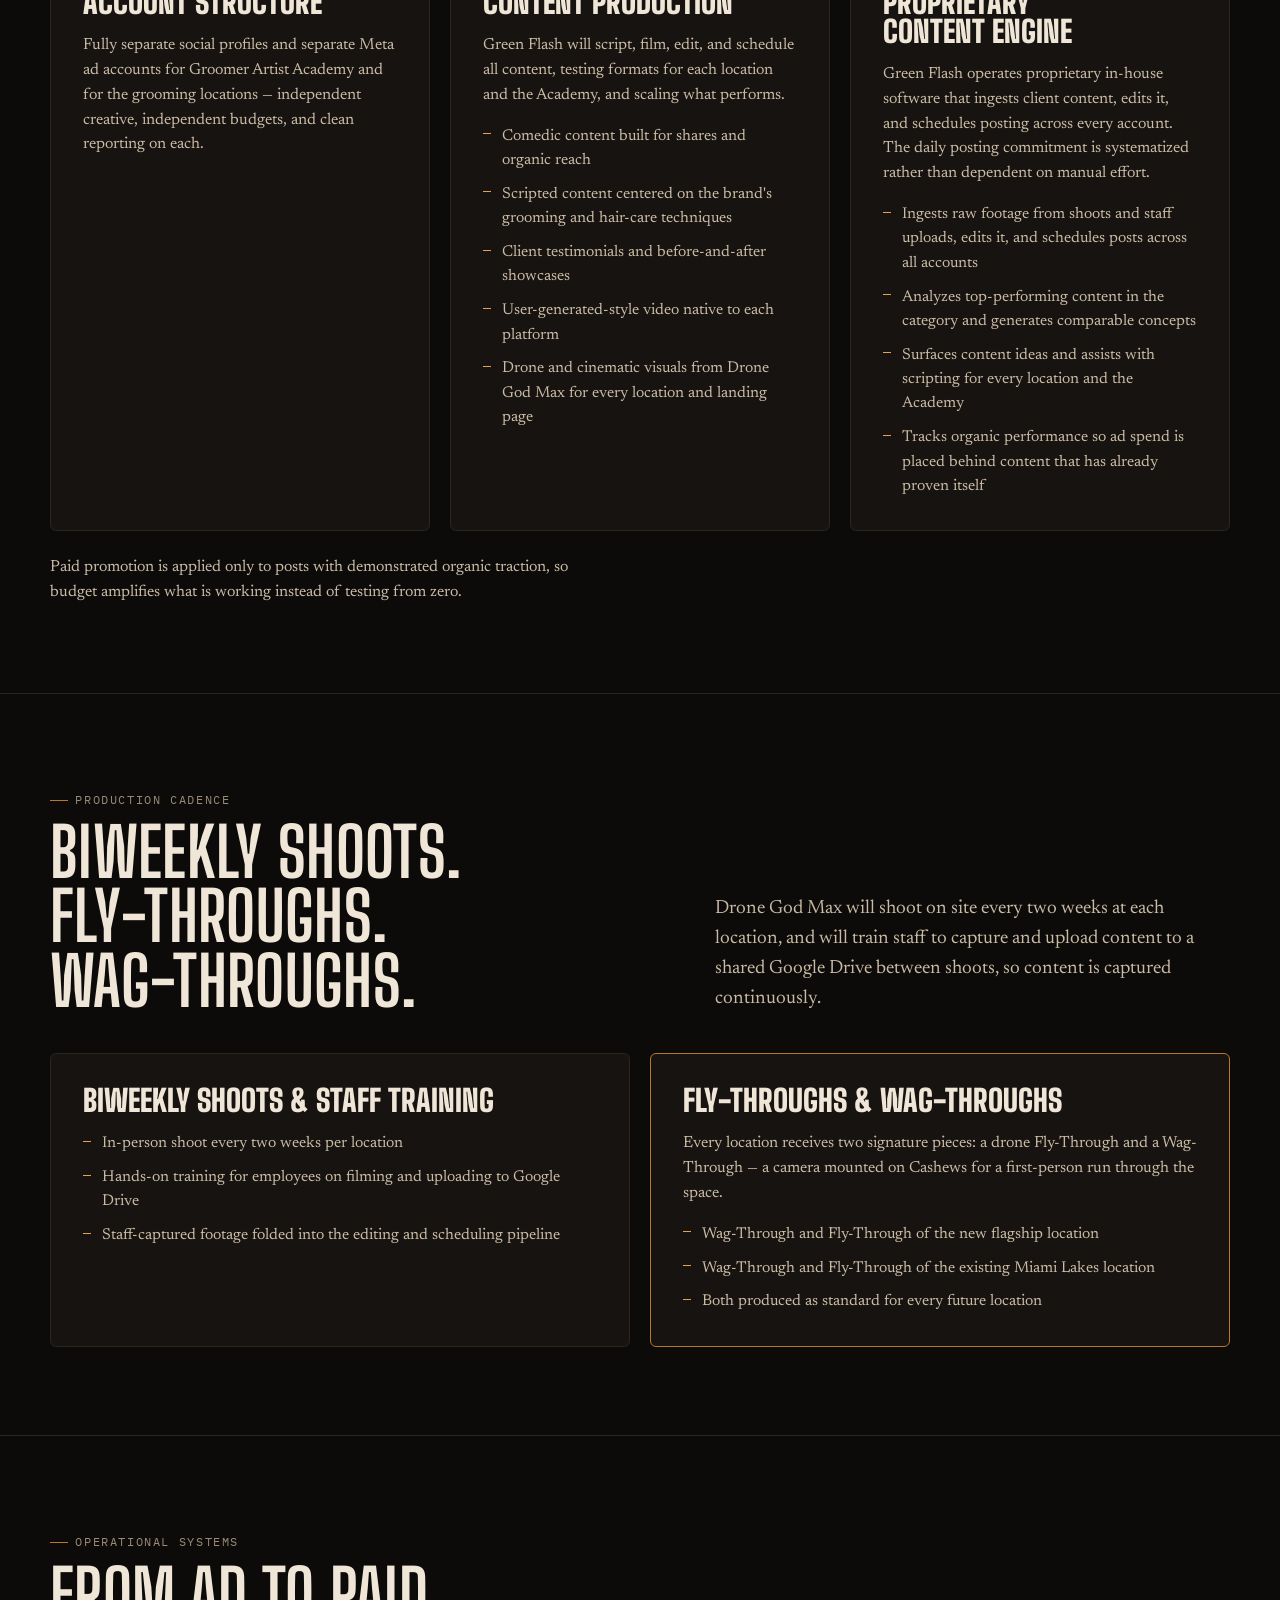
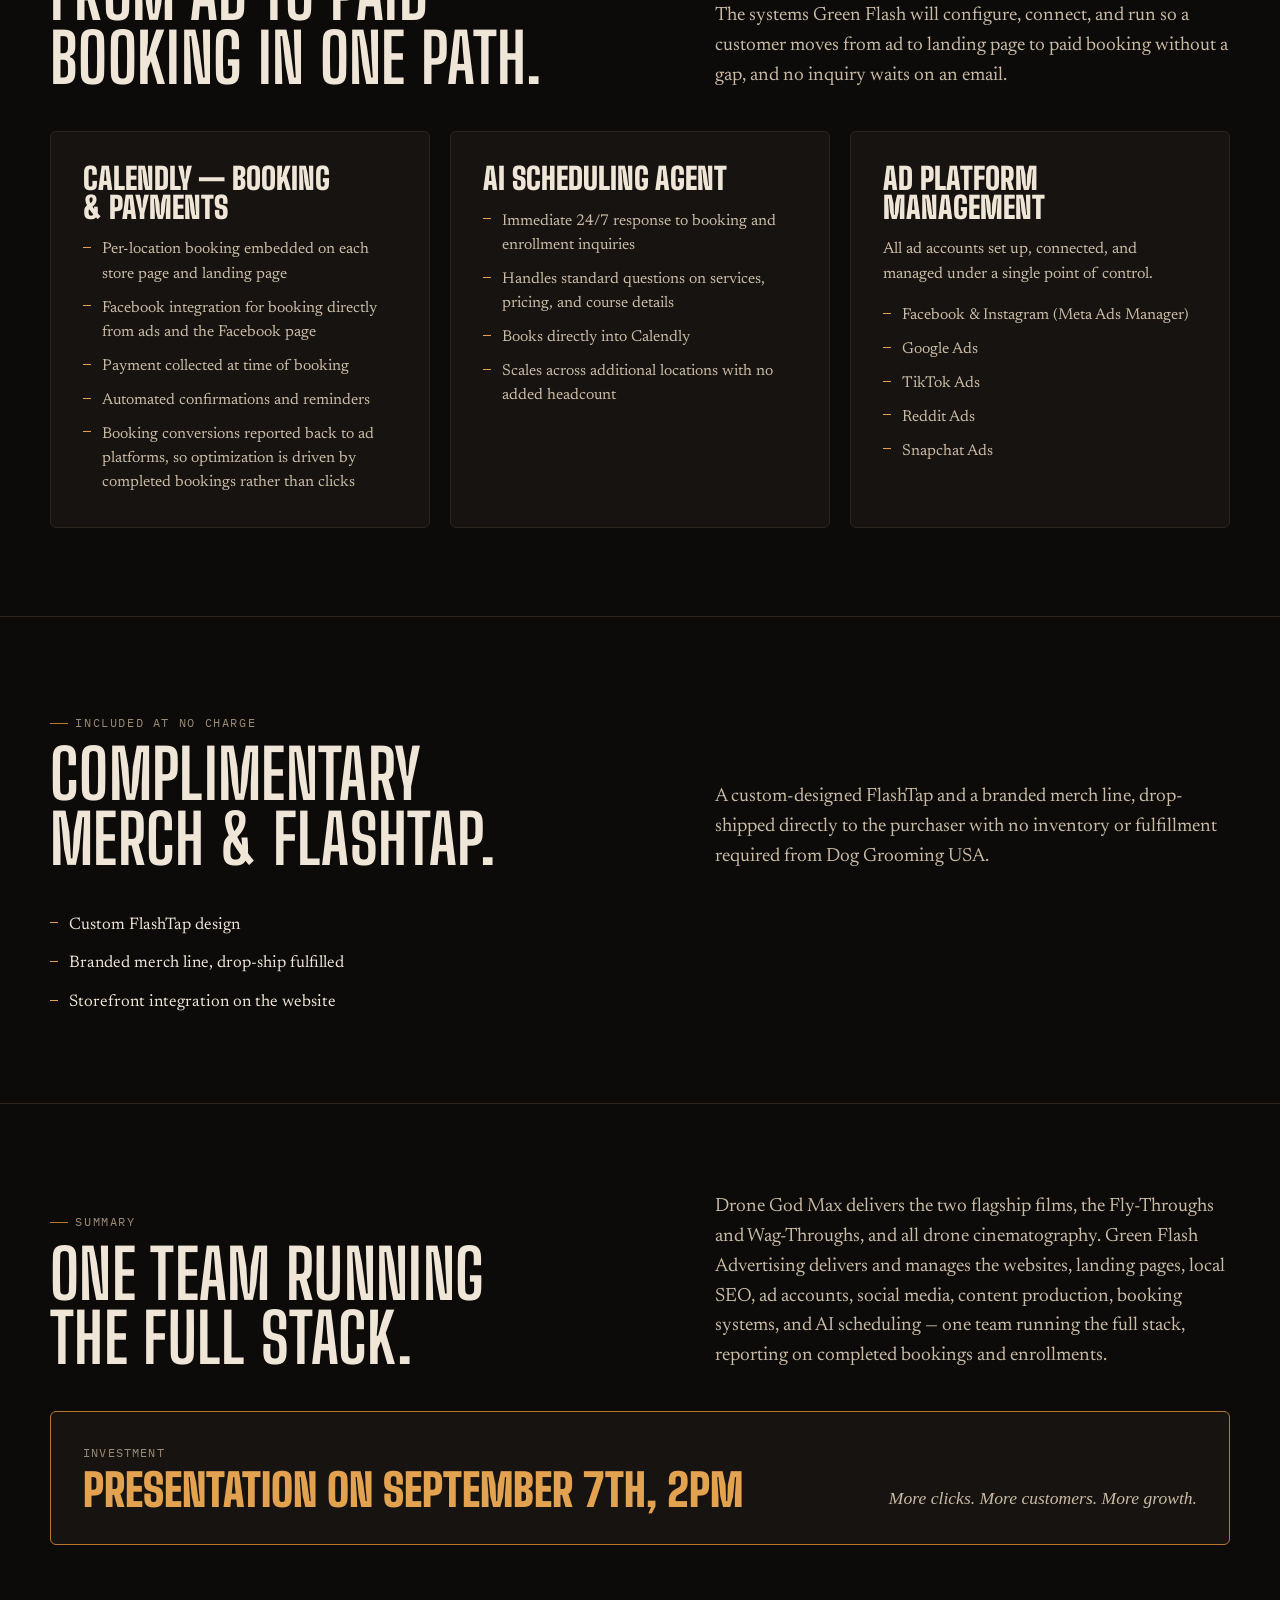
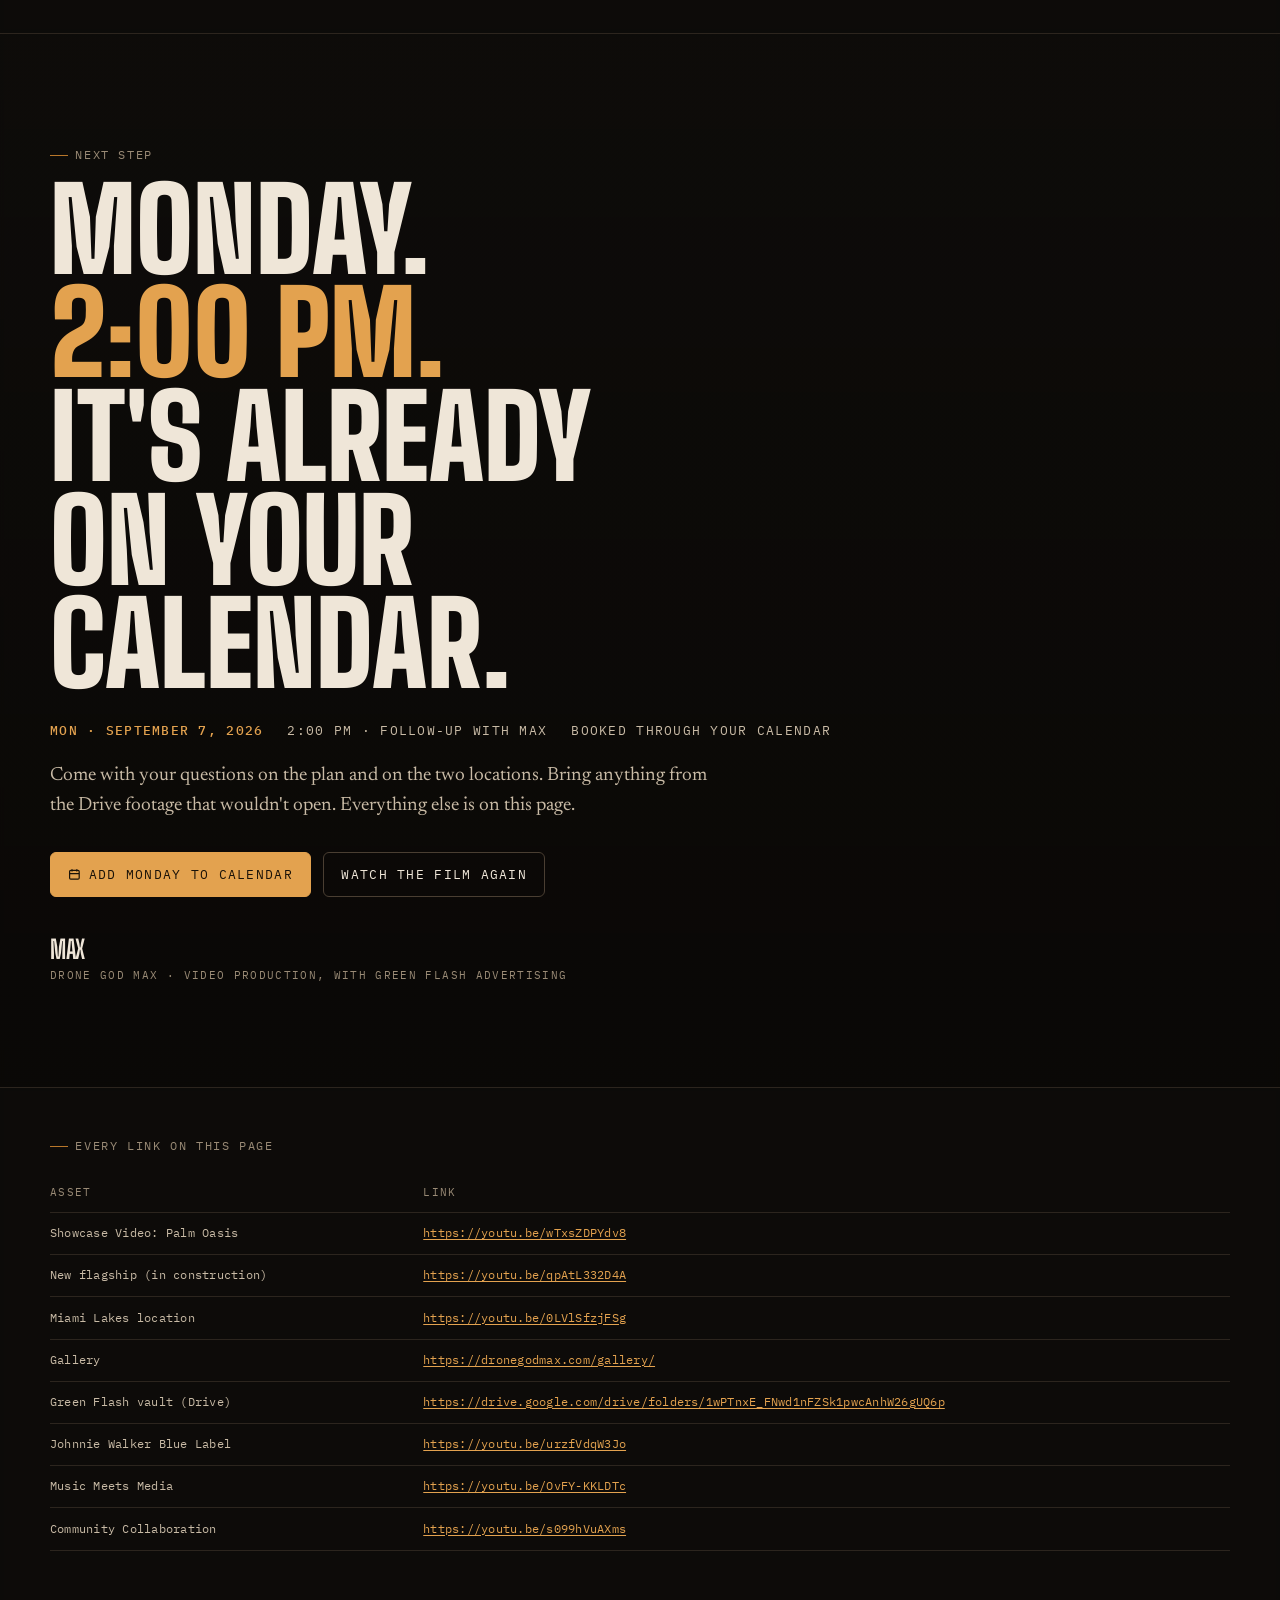
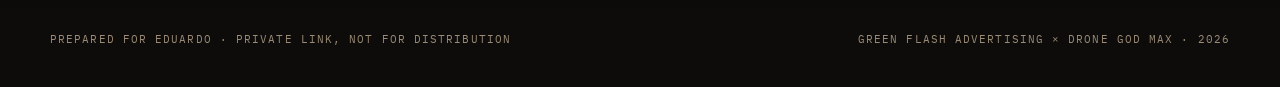
==== commit 16e8830a: "Replace the proposal half with the Green Flash growth plan The offer, five-step plan and three packa" ====
--- a/index.html
+++ b/index.html
@@ -328,6 +328,38 @@
   .seq p { color: var(--ink-2); font-size: 1rem; }
   .seq li.is-next h3 { color: var(--amber); }
 
+  /* ---------- plan blocks, lists, platform table, investment ---------- */
+  .roll--scope { border-top: 2px solid var(--amber-deep); }
+  .scope__kicker { display: block; margin-bottom: 1.25rem; color: var(--ink-2); }
+  .cols { display: grid; gap: 1.25rem; grid-template-columns: 1fr; }
+  @media (min-width: 820px) { .cols { grid-template-columns: repeat(2, minmax(0, 1fr)); } .cols--3 { grid-template-columns: repeat(3, minmax(0, 1fr)); } }
+  .block { padding: clamp(1.4rem, 2.5vw, 2rem); border: 1px solid var(--line); border-radius: var(--radius); background: var(--ground-2); display: flex; flex-direction: column; gap: 1rem; }
+  .block--lead { border-color: var(--amber-deep); }
+  .block h3 { font-family: var(--display); font-weight: 900; text-transform: uppercase; font-size: 1.9rem; line-height: .95; }
+  .block__p { color: var(--ink-2); font-size: 1rem; }
+  .block ul, .list { margin: 0; padding: 0; list-style: none; display: grid; gap: .6rem; font-size: .98rem; color: var(--ink-2); }
+  .block li, .list li { padding-left: 1.2rem; position: relative; }
+  .block li::before, .list li::before { content: ""; position: absolute; left: 0; top: .62em; width: .5rem; height: 1px; background: var(--amber); }
+  .list--wide { max-width: var(--measure); font-size: 1.05rem; gap: .8rem; }
+  .list--wide li { color: var(--ink); }
+  .roll__foot { margin-top: 1.5rem; color: var(--ink-2); font-size: 1rem; }
+  .plat { border-collapse: collapse; width: 100%; }
+  .plat th, .plat td { text-align: left; padding: .9rem 0; border-bottom: 1px solid var(--line); vertical-align: top; }
+  .plat th { font-family: var(--mono); color: var(--ink-muted); font-weight: 400; text-transform: uppercase; letter-spacing: .12em; font-size: .66rem; }
+  .plat td:first-child { font-family: var(--display); font-weight: 700; text-transform: uppercase; font-size: 1.35rem; line-height: 1; color: var(--ink); white-space: nowrap; padding-right: 2rem; width: 14rem; }
+  .plat td:last-child { color: var(--ink-2); font-size: 1rem; }
+  .scroll { overflow-x: auto; }
+  @media (max-width: 720px) {
+    .plat thead { display: none; }
+    .plat tr, .plat td { display: block; }
+    .plat td:first-child { width: auto; white-space: normal; padding: 1rem 0 .3rem; border-bottom: 0; }
+    .plat td:last-child { padding: 0 0 1rem; }
+  }
+  .invest { margin-top: 2rem; padding: clamp(1.4rem, 2.5vw, 2rem); border: 1px solid var(--amber-deep); border-radius: var(--radius); background: var(--ground-2); display: flex; flex-wrap: wrap; align-items: flex-end; justify-content: space-between; gap: 1rem 2rem; }
+  .invest__label { display: block; font-family: var(--mono); font-size: .74rem; letter-spacing: .1em; text-transform: uppercase; color: var(--ink-muted); }
+  .invest__val { display: block; font-family: var(--display); font-weight: 900; text-transform: uppercase; font-size: clamp(1.8rem, 4vw, 2.8rem); line-height: 1; color: var(--amber); margin-top: .35rem; }
+  .invest__tag { font-family: var(--serif); font-style: italic; color: var(--ink-2); font-size: 1.1rem; }
+
   /* ---------- tiers ---------- */
   .tiers { display: grid; gap: 1.25rem; grid-template-columns: 1fr; }
   @media (min-width: 820px) { .tiers { grid-template-columns: repeat(3, minmax(0, 1fr)); } }
@@ -377,7 +409,7 @@
 
 <header class="topbar">
   <div class="wrap">
-    <a class="brand" href="#top">Drone God Max</a>
+    <a class="brand" href="#top">Green Flash × Drone God Max</a>
     <div class="topbar__right">
       <div class="when" data-i18n="top.prepared">Prepared for Eduardo <span>· Follow-up</span> <b>Mon Sep 7 · 2:00 PM</b></div>
       <div class="lang" id="lang">
@@ -409,14 +441,14 @@
       </div>
       <h1 data-i18n="hero.h1">Our conversation <em>in one frame</em></h1>
       <p class="hero__lede" data-i18n="hero.lede">
-        The showcase film, your two locations, the gallery, the <strong>Green Flash</strong> footage vault, three boutique films, and the plan — assembled on one page so you can review it in ten minutes, and we can spend Monday <strong>deciding, not searching</strong>.
+        The showcase film, your two locations, the gallery, the <strong>Green Flash</strong> footage vault, three boutique films, and the growth plan — assembled on one page so you can review it in ten minutes, and we can spend Monday <strong>deciding, not searching</strong>.
       </p>
       <div class="hero__cta">
         <a class="btn btn--fill" href="#reel">
           <svg viewBox="0 0 16 16" fill="currentColor" aria-hidden="true"><path d="M4 2.5v11l9-5.5z"/></svg>
           <span data-i18n="hero.cta1">Watch the showcase film</span>
         </a>
-        <a class="btn btn--line" href="#plan" data-i18n="hero.cta2">See the plan</a>
+        <a class="btn btn--line" href="#scope" data-i18n="hero.cta2">See the plan</a>
       </div>
       <div class="horizon" aria-hidden="true"></div>
     </div>
@@ -604,139 +636,247 @@
     </div>
   </section>
 
-  <!-- ================= THE OFFER ================= -->
-  <section class="roll" id="offer">
+  <!-- ================= THE PLAN — from the Green Flash growth plan ================= -->
+  <section class="roll roll--scope" id="scope">
+    <div class="wrap">
+      <span class="slate slate--bare scope__kicker" data-i18n="scope.kicker">Prepared by Green Flash Advertising for Eduardo Hernado · Video production by Drone God Max</span>
+      <div class="roll__head">
+        <div>
+          <span class="slate" data-i18n="scope.slate">Scope of work</span>
+          <h2 data-i18n="scope.h2">Growth &amp; investor confidence plan.</h2>
+        </div>
+        <div class="roll__note">
+          <p data-i18n="scope.note">Green Flash Advertising's execution plan for Dog Grooming USA and Groomer Artist Academy across three fronts: client acquisition at each location, investor-facing brand assets, and a managed presence across every major advertising and social platform. It also details the operational systems Green Flash will deploy and maintain.</p>
+        </div>
+      </div>
+    </div>
+  </section>
+
+  <section class="roll" id="pillar-1">
     <div class="wrap">
       <div class="roll__head">
         <div>
-          <span class="slate" data-i18n="offer.slate">The offer</span>
-          <h2 data-i18n="offer.h2">What we build for you.</h2>
+          <span class="slate" data-i18n="p1.slate">Pillar 1 · Client acquisition</span>
+          <h2 data-i18n="p1.h2">A funnel for every door.</h2>
         </div>
         <div class="roll__note">
-          <p data-i18n="offer.note">Every piece of this is something you just watched. Nothing on this list is theoretical — it's the same cameras, the same edit, the same grade, pointed at your brand.</p>
-        </div>
-      </div>
-
-      <div class="spec">
-        <div class="spec__row">
-          <div class="spec__key"><span data-i18n="s1.k">Aerials</span> <small data-i18n="s1.s">Drone</small></div>
-          <div class="spec__val" data-i18n="s1.v">Establishing shots, reveals, orbits and top-downs that place your location in its world. <strong>Golden hour is scheduled, not hoped for.</strong></div>
-        </div>
-        <div class="spec__row">
-          <div class="spec__key"><span data-i18n="s2.k">Ground cinema</span> <small data-i18n="s2.s">Ronin 4D</small></div>
-          <div class="spec__val" data-i18n="s2.v">Full-frame cinema on a four-axis gimbal: walk-throughs, product moves and portraits that float. <strong>Interiors, people, and detail — the part aerials can't do.</strong></div>
-        </div>
-        <div class="spec__row">
-          <div class="spec__key"><span data-i18n="s3.k">Stills</span> <small data-i18n="s3.s">Gallery-grade</small></div>
-          <div class="spec__val" data-i18n="s3.v">A dedicated photo pass on shoot day, graded to match the film, delivered as a gallery like the one above — web-ready and print-ready.</div>
-        </div>
-        <div class="spec__row">
-          <div class="spec__key"><span data-i18n="s4.k">Delivery</span> <small data-i18n="s4.s">Masters + cuts</small></div>
-          <div class="spec__val" data-i18n="s4.v">4K masters. One <strong>2.39:1 hero cut</strong>, a 16:9 web cut, and 9:16 vertical cuts for social. Color graded, licensed music, captions on the social versions.</div>
-        </div>
-        <div class="spec__row">
-          <div class="spec__key"><span data-i18n="s5.k">Landing page</span> <small data-i18n="s5.s">Web</small></div>
-          <div class="spec__val" data-i18n="s5.v">A single page, like this one, built to hold the film and convert the visitor. Fast, mobile-first, yours to keep.</div>
-        </div>
-        <div class="spec__row">
-          <div class="spec__key"><span data-i18n="s6.k">Boutique &amp; merch</span> <small data-i18n="s6.s">Optional</small></div>
-          <div class="spec__val" data-i18n="s6.v">Product and merchandising direction so the film, the stills, the page and the shelf all speak with one voice.</div>
+          <p data-i18n="p1.note">Each location receives its own dedicated acquisition funnel, managed and optimized by Green Flash on a continuous basis. Groomer Artist Academy receives a fully independent funnel, built and managed to one objective: enrolling new artists.</p>
+        </div>
+      </div>
+      <div class="cols">
+        <div class="block">
+          <h3 data-i18n="p1a.h">Location funnel</h3>
+          <ul>
+            <li data-i18n="p1a.l1">Geo-targeted ad campaigns per location, refined against booking data as it accumulates</li>
+            <li data-i18n="p1a.l2">High-definition landing page per location, built as a single-action conversion portal separate from the main site</li>
+            <li data-i18n="p1a.l3">Per-location local SEO so organic and paid traffic both resolve to the correct store page</li>
+            <li data-i18n="p1a.l4">Retargeting sequences for visitors who did not book</li>
+          </ul>
+        </div>
+        <div class="block">
+          <h3 data-i18n="p1b.h">Academy funnel</h3>
+          <ul>
+            <li data-i18n="p1b.l1">Campaigns placed within grooming and trade-content audiences rather than generic education targeting</li>
+            <li data-i18n="p1b.l2">The training film as the centerpiece creative across every Academy campaign</li>
+            <li data-i18n="p1b.l3">Dedicated enrollment landing page with a single conversion path</li>
+            <li data-i18n="p1b.l4">AI scheduling agent handling enrollment inquiries and booking consultations in real time</li>
+            <li data-i18n="p1b.l5">Graduate work and student results captured and repurposed as recruiting creative for subsequent cohorts</li>
+          </ul>
         </div>
       </div>
     </div>
   </section>
 
-  <!-- ================= THE PLAN (a real sequence) ================= -->
-  <section class="roll" id="plan">
+  <section class="roll" id="pillar-2">
     <div class="wrap">
       <div class="roll__head">
         <div>
-          <span class="slate" data-i18n="plan.slate">The plan</span>
-          <h2 data-i18n="plan.h2">From Monday to launch.</h2>
+          <span class="slate" data-i18n="p2.slate">Pillar 2 · Investor-facing assets</span>
+          <h2 data-i18n="p2.h2">Assets that carry the investor conversation.</h2>
         </div>
         <div class="roll__note">
-          <p data-i18n="plan.note">Five steps, in order. The first one is already on your calendar.</p>
-        </div>
-      </div>
-
-      <ol class="seq">
-        <li class="is-next">
-          <h3><span data-i18n="p1.h">Follow-up call</span> <span data-i18n="p1.s">Mon Sep 7 · 2:00 PM</span></h3>
-          <p data-i18n="p1.p">Lock scope, locations and dates. You bring the must-have shots; Max brings the shot list from what you've watched here.</p>
-        </li>
-        <li>
-          <h3><span data-i18n="p2.h">Shot plan</span> <span data-i18n="p2.s">Within 48 hours of the call</span></h3>
-          <p data-i18n="p2.p">A written shot list, schedule, and music direction for your sign-off. Once approved, we render production as envisioned.</p>
-        </li>
-        <li>
-          <h3><span data-i18n="p3.h">Shoot days</span> <span data-i18n="p3.s">Drone + Ronin 4D</span></h3>
-          <p data-i18n="p3.p">Aerials and ground cinema on the same days, so the light and the look match. Stills pass included.</p>
-        </li>
-        <li>
-          <h3><span data-i18n="p4.h">Edit &amp; grade</span> <span data-i18n="p4.s">First cut, then two revision rounds</span></h3>
-          <p data-i18n="p4.p">You review a private link, mark timestamps, and we cut again. Color, sound and titles are finished before the final master is rendered.</p>
-        </li>
-        <li>
-          <h3><span data-i18n="p5.h">Launch</span> <span data-i18n="p5.s">Masters, cuts, gallery, page</span></h3>
-          <p data-i18n="p5.p">Everything delivered in one folder, the landing page live, social cuts ready to schedule.</p>
-        </li>
-      </ol>
+          <p data-i18n="p2.note">Green Flash and Drone God Max will produce and maintain the brand assets that carry investor conversations.</p>
+        </div>
+      </div>
+      <ul class="list list--wide">
+            <li data-i18n="p2.l1">Investor film — drone cinematography, Ronin 4D 6K, custom graphics; produced by Drone God Max</li>
+            <li data-i18n="p2.l2">Corporate website presenting the full footprint, the vet-group relationship, and both revenue streams in one place</li>
+            <li data-i18n="p2.l3">One-tap language switch on both websites and every landing page — English, Spanish, Haitian Creole, and Portuguese</li>
+            <li data-i18n="p2.l4">Consistent daily publishing across all accounts, demonstrating active momentum whenever an investor looks</li>
+            <li data-i18n="p2.l5">Unified brand execution across site, social, and video</li>
+      </ul>
     </div>
   </section>
 
-  <!-- ================= PACKAGES ================= -->
-  <section class="roll" id="packages">
+  <section class="roll" id="pillar-3">
     <div class="wrap">
       <div class="roll__head">
         <div>
-          <span class="slate" data-i18n="pk.slate">Three ways in</span>
-          <h2 data-i18n="pk.h2">Pick the size of the story.</h2>
+          <span class="slate" data-i18n="p3.slate">Pillar 3 · Social media &amp; platform presence</span>
+          <h2 data-i18n="p3.h2">Every platform, with a job.</h2>
         </div>
         <div class="roll__note">
-          <p data-i18n="pk.note">Each package is a complete production, not a starting point with add-ons. Investment for each is presented on Monday's call, once we've matched it to your locations and dates.</p>
-        </div>
-      </div>
-
-      <div class="tiers">
-        <div class="tier">
-          <h3>Launch</h3>
-          <p class="tier__for" data-i18n="t1.for">One location, one day, one film that does the job.</p>
+          <p data-i18n="p3.note">Green Flash will establish and manage a presence across every major platform, each assigned a defined role in the funnel.</p>
+        </div>
+      </div>
+      <div class="scroll">
+        <table class="plat">
+          <thead><tr><th data-i18n="p3.th1">Platform</th><th data-i18n="p3.th2">Role in the strategy</th></tr></thead>
+          <tbody>
+            <tr><td data-i18n="p3.r1k">Facebook &amp; Instagram</td><td data-i18n="p3.r1v">Primary local booking and enrollment campaigns (Meta), plus daily organic posts and stories per account</td></tr>
+            <tr><td data-i18n="p3.r2k">TikTok</td><td data-i18n="p3.r2v">Short-form technique clips, transformations, and behind-the-scenes content built for reach and audience growth</td></tr>
+            <tr><td data-i18n="p3.r3k">Google</td><td data-i18n="p3.r3v">Search campaigns capturing active local intent, plus Google Business Profile management per location</td></tr>
+            <tr><td data-i18n="p3.r4k">Reddit</td><td data-i18n="p3.r4v">Targeted placement in local and pet-owner communities</td></tr>
+            <tr><td data-i18n="p3.r5k">Snapchat</td><td data-i18n="p3.r5v">Younger local reach for both the salons and Academy enrollment</td></tr>
+          </tbody>
+        </table>
+      </div>
+      <div class="cols cols--3" style="margin-top:1.5rem">
+        <div class="block">
+          <h3 data-i18n="p3a.h">Account structure</h3>
+          <p class="block__p" data-i18n="p3a.p">Fully separate social profiles and separate Meta ad accounts for Groomer Artist Academy and for the grooming locations — independent creative, independent budgets, and clean reporting on each.</p>
+        </div>
+        <div class="block">
+          <h3 data-i18n="p3b.h">Content production</h3>
+          <p class="block__p" data-i18n="p3b.p">Green Flash will script, film, edit, and schedule all content, testing formats for each location and the Academy, and scaling what performs.</p>
           <ul>
-            <li data-i18n="t1.l1">1 shoot day · drone + Ronin 4D</li>
-            <li data-i18n="t1.l2">60–90s hero film, 2.39:1 and 16:9</li>
-            <li data-i18n="t1.l3">1 vertical social cut</li>
-            <li data-i18n="t1.l4">10 graded stills</li>
+            <li data-i18n="p3b.l1">Comedic content built for shares and organic reach</li>
+            <li data-i18n="p3b.l2">Scripted content centered on the brand's grooming and hair-care techniques</li>
+            <li data-i18n="p3b.l3">Client testimonials and before-and-after showcases</li>
+            <li data-i18n="p3b.l4">User-generated-style video native to each platform</li>
+            <li data-i18n="p3b.l5">Drone and cinematic visuals from Drone God Max for every location and landing page</li>
           </ul>
-          <!-- EDIT: replace the text below with a number when pricing is set -->
-          <div class="tier__price"><span data-i18n="price.label">Investment</span> <b data-i18n="price.val">Presentation on September 7th, 2pm</b></div>
-        </div>
-
-        <div class="tier tier--lead">
-          <h3>Feature</h3>
-          <p class="tier__for" data-i18n="t2.for">The full brand film, plus the page that carries it.</p>
+        </div>
+        <div class="block">
+          <h3 data-i18n="p3c.h">Proprietary content engine</h3>
+          <p class="block__p" data-i18n="p3c.p">Green Flash operates proprietary in-house software that ingests client content, edits it, and schedules posting across every account. The daily posting commitment is systematized rather than dependent on manual effort.</p>
           <ul>
-            <li data-i18n="t2.l1">2 shoot days · drone + Ronin 4D</li>
-            <li data-i18n="t2.l2">2–3 min brand film + 60s cut</li>
-            <li data-i18n="t2.l3">3 vertical social cuts</li>
-            <li data-i18n="t2.l4">30 graded stills, delivered as a gallery</li>
-            <li data-i18n="t2.l5">Landing page — designed, built, live</li>
+            <li data-i18n="p3c.l1">Ingests raw footage from shoots and staff uploads, edits it, and schedules posts across all accounts</li>
+            <li data-i18n="p3c.l2">Analyzes top-performing content in the category and generates comparable concepts</li>
+            <li data-i18n="p3c.l3">Surfaces content ideas and assists with scripting for every location and the Academy</li>
+            <li data-i18n="p3c.l4">Tracks organic performance so ad spend is placed behind content that has already proven itself</li>
           </ul>
-          <div class="tier__price"><span data-i18n="price.label">Investment</span> <b data-i18n="price.val">Presentation on September 7th, 2pm</b></div>
-        </div>
-
-        <div class="tier">
-          <h3>Flagship</h3>
-          <p class="tier__for" data-i18n="t3.for">A campaign, not a video. Multiple locations and a series.</p>
+        </div>
+      </div>
+      <p class="roll__foot" data-i18n="p3c.foot">Paid promotion is applied only to posts with demonstrated organic traction, so budget amplifies what is working instead of testing from zero.</p>
+    </div>
+  </section>
+
+  <section class="roll" id="production">
+    <div class="wrap">
+      <div class="roll__head">
+        <div>
+          <span class="slate" data-i18n="prod.slate">Production cadence</span>
+          <h2 data-i18n="prod.h2">Biweekly shoots. Fly-Throughs. Wag-Throughs.</h2>
+        </div>
+        <div class="roll__note">
+          <p data-i18n="prod.note">Drone God Max will shoot on site every two weeks at each location, and will train staff to capture and upload content to a shared Google Drive between shoots, so content is captured continuously.</p>
+        </div>
+      </div>
+      <div class="cols">
+        <div class="block">
+          <h3 data-i18n="proda.h">Biweekly shoots &amp; staff training</h3>
           <ul>
-            <li data-i18n="t3.l1">Multi-day production, multiple locations</li>
-            <li data-i18n="t3.l2">Brand film + a 3-part short series</li>
-            <li data-i18n="t3.l3">Full social cut package</li>
-            <li data-i18n="t3.l4">Complete gallery + print masters</li>
-            <li data-i18n="t3.l5">Landing page + boutique &amp; merch direction</li>
-            <li data-i18n="t3.l6">Launch-week support</li>
+            <li data-i18n="proda.l1">In-person shoot every two weeks per location</li>
+            <li data-i18n="proda.l2">Hands-on training for employees on filming and uploading to Google Drive</li>
+            <li data-i18n="proda.l3">Staff-captured footage folded into the editing and scheduling pipeline</li>
           </ul>
-          <div class="tier__price"><span data-i18n="price.label">Investment</span> <b data-i18n="price.val">Presentation on September 7th, 2pm</b></div>
-        </div>
+        </div>
+        <div class="block block--lead">
+          <h3 data-i18n="prodb.h">Fly-Throughs &amp; Wag-Throughs</h3>
+          <p class="block__p" data-i18n="prodb.p">Every location receives two signature pieces: a drone Fly-Through and a Wag-Through — a camera mounted on Cashews for a first-person run through the space.</p>
+          <ul>
+            <li data-i18n="prodb.l1">Wag-Through and Fly-Through of the new flagship location</li>
+            <li data-i18n="prodb.l2">Wag-Through and Fly-Through of the existing Miami Lakes location</li>
+            <li data-i18n="prodb.l3">Both produced as standard for every future location</li>
+          </ul>
+        </div>
+      </div>
+    </div>
+  </section>
+
+  <section class="roll" id="systems">
+    <div class="wrap">
+      <div class="roll__head">
+        <div>
+          <span class="slate" data-i18n="sys.slate">Operational systems</span>
+          <h2 data-i18n="sys.h2">From ad to paid booking in one path.</h2>
+        </div>
+        <div class="roll__note">
+          <p data-i18n="sys.note">The systems Green Flash will configure, connect, and run so a customer moves from ad to landing page to paid booking without a gap, and no inquiry waits on an email.</p>
+        </div>
+      </div>
+      <div class="cols cols--3">
+        <div class="block">
+          <h3 data-i18n="sysa.h">Calendly — booking &amp; payments</h3>
+          <ul>
+            <li data-i18n="sysa.l1">Per-location booking embedded on each store page and landing page</li>
+            <li data-i18n="sysa.l2">Facebook integration for booking directly from ads and the Facebook page</li>
+            <li data-i18n="sysa.l3">Payment collected at time of booking</li>
+            <li data-i18n="sysa.l4">Automated confirmations and reminders</li>
+            <li data-i18n="sysa.l5">Booking conversions reported back to ad platforms, so optimization is driven by completed bookings rather than clicks</li>
+          </ul>
+        </div>
+        <div class="block">
+          <h3 data-i18n="sysb.h">AI scheduling agent</h3>
+          <ul>
+            <li data-i18n="sysb.l1">Immediate 24/7 response to booking and enrollment inquiries</li>
+            <li data-i18n="sysb.l2">Handles standard questions on services, pricing, and course details</li>
+            <li data-i18n="sysb.l3">Books directly into Calendly</li>
+            <li data-i18n="sysb.l4">Scales across additional locations with no added headcount</li>
+          </ul>
+        </div>
+        <div class="block">
+          <h3 data-i18n="sysc.h">Ad platform management</h3>
+          <p class="block__p" data-i18n="sysc.p">All ad accounts set up, connected, and managed under a single point of control.</p>
+          <ul>
+            <li data-i18n="sysc.l1">Facebook &amp; Instagram (Meta Ads Manager)</li>
+            <li data-i18n="sysc.l2">Google Ads</li>
+            <li data-i18n="sysc.l3">TikTok Ads</li>
+            <li data-i18n="sysc.l4">Reddit Ads</li>
+            <li data-i18n="sysc.l5">Snapchat Ads</li>
+          </ul>
+        </div>
+      </div>
+    </div>
+  </section>
+
+  <section class="roll" id="merch">
+    <div class="wrap">
+      <div class="roll__head">
+        <div>
+          <span class="slate" data-i18n="merch.slate">Included at no charge</span>
+          <h2 data-i18n="merch.h2">Complimentary merch &amp; FlashTap.</h2>
+        </div>
+        <div class="roll__note">
+          <p data-i18n="merch.note">A custom-designed FlashTap and a branded merch line, drop-shipped directly to the purchaser with no inventory or fulfillment required from Dog Grooming USA.</p>
+        </div>
+      </div>
+      <ul class="list list--wide">
+            <li data-i18n="merch.l1">Custom FlashTap design</li>
+            <li data-i18n="merch.l2">Branded merch line, drop-ship fulfilled</li>
+            <li data-i18n="merch.l3">Storefront integration on the website</li>
+      </ul>
+    </div>
+  </section>
+
+  <section class="roll" id="summary">
+    <div class="wrap">
+      <div class="roll__head">
+        <div>
+          <span class="slate" data-i18n="sum.slate">Summary</span>
+          <h2 data-i18n="sum.h2">One team running the full stack.</h2>
+        </div>
+        <div class="roll__note">
+          <p data-i18n="sum.p">Drone God Max delivers the two flagship films, the Fly-Throughs and Wag-Throughs, and all drone cinematography. Green Flash Advertising delivers and manages the websites, landing pages, local SEO, ad accounts, social media, content production, booking systems, and AI scheduling — one team running the full stack, reporting on completed bookings and enrollments.</p>
+        </div>
+      </div>
+      <div class="invest">
+        <div>
+          <span class="invest__label" data-i18n="price.label">Investment</span>
+          <b class="invest__val" data-i18n="price.val">Presentation on September 7th, 2pm</b>
+        </div>
+        <span class="invest__tag" data-i18n="sum.tag">More clicks. More customers. More growth.</span>
       </div>
     </div>
   </section>
@@ -751,7 +891,7 @@
         <span data-i18n="close.w2">2:00 PM · Follow-up with Max</span>
         <span data-i18n="close.w3">Booked through your calendar</span>
       </div>
-      <p data-i18n="close.p">Come with the shots you can't live without and the one you think is impossible. Bring questions about the Drive footage if anything wouldn't open. Everything else is on this page.</p>
+      <p data-i18n="close.p">Come with your questions on the plan and on the two locations. Bring anything from the Drive footage that wouldn't open. Everything else is on this page.</p>
       <div class="hero__cta">
         <!-- LINK: add-to-calendar (Google Calendar template; time is in the viewer's local timezone) -->
         <a class="btn btn--fill" target="_blank" rel="noopener"
@@ -763,7 +903,7 @@
       </div>
       <div class="sig">
         <span class="name">Max</span>
-        <span class="role" data-i18n="sig.role">Drone God Max · Aerial &amp; Ronin 4D cinematography</span>
+        <span class="role" data-i18n="sig.role">Drone God Max · Video production, with Green Flash Advertising</span>
       </div>
     </div>
   </section>
@@ -792,7 +932,7 @@
 
   <footer class="wrap">
     <span data-i18n="ft.1">Prepared for Eduardo · Private link, not for distribution</span>
-    <span>Drone God Max · 2026</span>
+    <span>Green Flash Advertising × Drone God Max · 2026</span>
   </footer>
 </main>
 
@@ -843,7 +983,7 @@
   "hero.kicker1": "Una propuesta para Eduardo",
   "hero.kicker2": "Septiembre 2026",
   "hero.h1": "Nuestra conversación <em>en un solo cuadro</em>",
-  "hero.lede": "El film de muestra, tus dos locales, la galería, la bóveda de material <strong>Green Flash</strong>, tres films boutique y el plan — reunidos en una sola página para que lo revises en diez minutos, y el lunes lo dediquemos a <strong>decidir, no a buscar</strong>.",
+  "hero.lede": "El film de muestra, tus dos locales, la galería, la bóveda de material <strong>Green Flash</strong>, tres films boutique y el plan de crecimiento — reunidos en una sola página para que lo revises en diez minutos, y el lunes lo dediquemos a <strong>decidir, no a buscar</strong>.",
   "hero.cta1": "Ver el film de muestra",
   "hero.cta2": "Ver el plan",
   "r1.slate": "Rollo 01 · Film de muestra",
@@ -866,66 +1006,6 @@
   "r3.slate": "Rollo 04 · Trabajo boutique",
   "r3.h2": "Tres films. Tres espacios distintos.",
   "r3.note": "Producciones más pequeñas, cada una construida alrededor del espacio y el ritmo de una marca. Fíjate en cómo se mueve la cámara en interiores — eso es la Ronin 4D haciendo lo que antes requería un slider, un dolly y un equipo.",
-  "offer.slate": "La oferta",
-  "offer.h2": "Lo que construimos para ti.",
-  "offer.note": "Cada pieza de esta lista es algo que acabas de ver. Nada aquí es teórico — son las mismas cámaras, la misma edición, el mismo etalonaje, apuntando a tu marca.",
-  "s1.k": "Aéreas",
-  "s1.s": "Dron",
-  "s1.v": "Planos generales, revelaciones, órbitas y cenitales que sitúan tu local en su mundo. <strong>La hora dorada se programa, no se espera.</strong>",
-  "s2.k": "Cine en tierra",
-  "s2.s": "Ronin 4D",
-  "s2.v": "Cine full-frame en un gimbal de cuatro ejes: recorridos, movimientos de producto y retratos que flotan. <strong>Interiores, personas y detalle — lo que las aéreas no pueden hacer.</strong>",
-  "s3.k": "Fotos",
-  "s3.s": "Calidad de galería",
-  "s3.v": "Una sesión de fotos dedicada el día del rodaje, etalonada para coincidir con el film, entregada como una galería igual a la de arriba — lista para web y para imprimir.",
-  "s4.k": "Entrega",
-  "s4.s": "Másteres + cortes",
-  "s4.v": "Másteres en 4K. Un <strong>corte principal en 2.39:1</strong>, un corte web en 16:9 y cortes verticales en 9:16 para redes. Etalonado, con música licenciada y subtítulos en las versiones para redes.",
-  "s5.k": "Landing page",
-  "s5.s": "Web",
-  "s5.v": "Una sola página, como esta, hecha para sostener el film y convertir al visitante. Rápida, pensada primero para móvil, y tuya para siempre.",
-  "s6.k": "Boutique y merch",
-  "s6.s": "Opcional",
-  "s6.v": "Dirección de producto y merchandising para que el film, las fotos, la página y el estante hablen con una sola voz.",
-  "plan.slate": "El plan",
-  "plan.h2": "Del lunes al lanzamiento.",
-  "plan.note": "Cinco pasos, en orden. El primero ya está en tu calendario.",
-  "p1.h": "Llamada de seguimiento",
-  "p1.s": "Lun 7 sep · 2:00 PM",
-  "p1.p": "Cerramos alcance, locaciones y fechas. Tú traes las tomas imprescindibles; Max trae la lista de planos a partir de lo que viste aquí.",
-  "p2.h": "Plan de rodaje",
-  "p2.s": "Dentro de las 48 horas tras la llamada",
-  "p2.p": "Lista de planos, cronograma y dirección musical por escrito para tu aprobación. Una vez aprobado, ejecutamos la producción tal como fue concebida.",
-  "p3.h": "Días de rodaje",
-  "p3.s": "Dron + Ronin 4D",
-  "p3.p": "Aéreas y cine en tierra los mismos días, para que la luz y el look coincidan. Sesión de fotos incluida.",
-  "p4.h": "Edición y etalonaje",
-  "p4.s": "Primer corte, luego dos rondas de revisión",
-  "p4.p": "Revisas un enlace privado, marcas los tiempos y volvemos a cortar. Color, sonido y títulos quedan terminados antes de renderizar el máster final.",
-  "p5.h": "Lanzamiento",
-  "p5.s": "Másteres, cortes, galería, página",
-  "p5.p": "Todo entregado en una sola carpeta, la landing page en línea y los cortes para redes listos para programar.",
-  "pk.slate": "Tres formas de entrar",
-  "pk.h2": "Elige el tamaño de la historia.",
-  "pk.note": "Cada paquete es una producción completa, no un punto de partida con extras. La inversión de cada uno se presenta en la llamada del lunes, una vez ajustada a tus locaciones y fechas.",
-  "t1.for": "Una locación, un día, un film que cumple.",
-  "t1.l1": "1 día de rodaje · dron + Ronin 4D",
-  "t1.l2": "Film principal de 60–90 s, en 2.39:1 y 16:9",
-  "t1.l3": "1 corte vertical para redes",
-  "t1.l4": "10 fotos etalonadas",
-  "t2.for": "El film de marca completo, más la página que lo sostiene.",
-  "t2.l1": "2 días de rodaje · dron + Ronin 4D",
-  "t2.l2": "Film de marca de 2–3 min + corte de 60 s",
-  "t2.l3": "3 cortes verticales para redes",
-  "t2.l4": "30 fotos etalonadas, entregadas como galería",
-  "t2.l5": "Landing page — diseñada, construida, en línea",
-  "t3.for": "Una campaña, no un video. Varias locaciones y una serie.",
-  "t3.l1": "Producción de varios días, varias locaciones",
-  "t3.l2": "Film de marca + serie corta de 3 partes",
-  "t3.l3": "Paquete completo de cortes para redes",
-  "t3.l4": "Galería completa + másteres para impresión",
-  "t3.l5": "Landing page + dirección de boutique y merch",
-  "t3.l6": "Acompañamiento en la semana de lanzamiento",
   "price.label": "Inversión",
   "price.val": "Presentación el 7 de septiembre, 2pm",
   "close.slate": "Siguiente paso",
@@ -933,10 +1013,10 @@
   "close.w1": "<b>Lun · 7 de septiembre de 2026</b>",
   "close.w2": "2:00 PM · Seguimiento con Max",
   "close.w3": "Agendado en tu calendario",
-  "close.p": "Ven con las tomas sin las que no puedes vivir y con la que crees imposible. Trae tus dudas sobre el material de Drive si algo no abrió. Todo lo demás está en esta página.",
+  "close.p": "Ven con tus preguntas sobre el plan y sobre los dos locales. Trae lo que no haya abierto del material de Drive. Todo lo demás está en esta página.",
   "close.cta1": "Agregar el lunes al calendario",
   "close.cta2": "Ver el film otra vez",
-  "sig.role": "Drone God Max · Cinematografía aérea y con Ronin 4D",
+  "sig.role": "Drone God Max · Producción de video, con Green Flash Advertising",
   "idx.slate": "Todos los enlaces de esta página",
   "idx.th1": "Recurso",
   "idx.th2": "Enlace",
@@ -958,7 +1038,107 @@
   "play.loc1": "Reproducir el film del nuevo flagship",
   "play.loc2": "Reproducir el film de Miami Lakes",
   "idx.r4": "Nuevo flagship (en construcción)",
-  "idx.r5": "Local de Miami Lakes"
+  "idx.r5": "Local de Miami Lakes",
+  "scope.kicker": "Preparado por Green Flash Advertising para Eduardo Hernado · Producción de video por Drone God Max",
+  "scope.slate": "Alcance del trabajo",
+  "scope.h2": "Plan de crecimiento y confianza para inversionistas.",
+  "scope.note": "El plan de ejecución de Green Flash Advertising para Dog Grooming USA y Groomer Artist Academy en tres frentes: captación de clientes en cada local, activos de marca orientados a inversionistas, y una presencia gestionada en todas las grandes plataformas de publicidad y redes sociales. También detalla los sistemas operativos que Green Flash implementará y mantendrá.",
+  "p1.slate": "Pilar 1 · Captación de clientes",
+  "p1.h2": "Un embudo para cada puerta.",
+  "p1.note": "Cada local recibe su propio embudo de captación, gestionado y optimizado por Green Flash de forma continua. Groomer Artist Academy recibe un embudo totalmente independiente, construido y gestionado con un solo objetivo: inscribir nuevos artistas.",
+  "p1a.h": "Embudo por local",
+  "p1a.l1": "Campañas de anuncios geolocalizadas por local, ajustadas con los datos de reservas a medida que se acumulan",
+  "p1a.l2": "Landing page en alta definición por local, construida como portal de conversión de una sola acción, separada del sitio principal",
+  "p1a.l3": "SEO local por local, para que el tráfico orgánico y el pagado lleguen a la página de la tienda correcta",
+  "p1a.l4": "Secuencias de retargeting para visitantes que no reservaron",
+  "p1b.h": "Embudo de la Academia",
+  "p1b.l1": "Campañas ubicadas en audiencias de grooming y contenido del oficio, no en segmentación educativa genérica",
+  "p1b.l2": "El film de formación como creatividad central en todas las campañas de la Academia",
+  "p1b.l3": "Landing page de inscripción dedicada, con una sola ruta de conversión",
+  "p1b.l4": "Agente de agenda con IA que atiende consultas de inscripción y reserva asesorías en tiempo real",
+  "p1b.l5": "Trabajos de graduados y resultados de alumnos capturados y reutilizados como creatividad de reclutamiento para las siguientes cohortes",
+  "p2.slate": "Pilar 2 · Activos para inversionistas",
+  "p2.h2": "Activos que sostienen la conversación con inversionistas.",
+  "p2.note": "Green Flash y Drone God Max producirán y mantendrán los activos de marca que sostienen las conversaciones con inversionistas.",
+  "p2.l1": "Film para inversionistas — cinematografía con dron, Ronin 4D 6K, gráficos a medida; producido por Drone God Max",
+  "p2.l2": "Sitio web corporativo que presenta toda la huella, la relación con el grupo veterinario y ambas líneas de ingresos en un solo lugar",
+  "p2.l3": "Cambio de idioma con un toque en ambos sitios y en cada landing page — inglés, español, criollo haitiano y portugués",
+  "p2.l4": "Publicación diaria constante en todas las cuentas, demostrando impulso activo cada vez que un inversionista mira",
+  "p2.l5": "Ejecución de marca unificada en sitio, redes y video",
+  "p3.slate": "Pilar 3 · Redes sociales y presencia en plataformas",
+  "p3.h2": "Cada plataforma, con una función.",
+  "p3.note": "Green Flash establecerá y gestionará una presencia en todas las grandes plataformas, cada una con un rol definido en el embudo.",
+  "p3.th1": "Plataforma",
+  "p3.th2": "Rol en la estrategia",
+  "p3.r1k": "Facebook e Instagram",
+  "p3.r1v": "Campañas principales de reservas locales e inscripción (Meta), más publicaciones e historias orgánicas diarias por cuenta",
+  "p3.r2k": "TikTok",
+  "p3.r2v": "Clips cortos de técnica, transformaciones y contenido detrás de escena, hechos para alcance y crecimiento de audiencia",
+  "p3.r3k": "Google",
+  "p3.r3v": "Campañas de búsqueda que captan intención local activa, más gestión del Perfil de Negocio de Google por local",
+  "p3.r4k": "Reddit",
+  "p3.r4v": "Ubicación segmentada en comunidades locales y de dueños de mascotas",
+  "p3.r5k": "Snapchat",
+  "p3.r5v": "Alcance local joven, tanto para los salones como para la inscripción en la Academia",
+  "p3a.h": "Estructura de cuentas",
+  "p3a.p": "Perfiles sociales totalmente separados y cuentas publicitarias de Meta separadas para Groomer Artist Academy y para los locales de grooming — creatividad independiente, presupuestos independientes y reportes limpios de cada uno.",
+  "p3b.h": "Producción de contenido",
+  "p3b.p": "Green Flash escribirá, filmará, editará y programará todo el contenido, probando formatos para cada local y para la Academia, y escalando lo que funciona.",
+  "p3b.l1": "Contenido de humor hecho para compartirse y alcanzar orgánicamente",
+  "p3b.l2": "Contenido con guion centrado en las técnicas de grooming y cuidado del pelo de la marca",
+  "p3b.l3": "Testimonios de clientes y muestras de antes y después",
+  "p3b.l4": "Video estilo contenido de usuario, nativo de cada plataforma",
+  "p3b.l5": "Visuales con dron y cinematográficos de Drone God Max para cada local y landing page",
+  "p3c.h": "Motor de contenido propio",
+  "p3c.p": "Green Flash opera un software propio que ingesta el contenido del cliente, lo edita y programa la publicación en todas las cuentas. El compromiso de publicación diaria está sistematizado, no depende del esfuerzo manual.",
+  "p3c.l1": "Ingesta material en bruto de los rodajes y subidas del personal, lo edita y programa publicaciones en todas las cuentas",
+  "p3c.l2": "Analiza el contenido de mejor rendimiento en la categoría y genera conceptos comparables",
+  "p3c.l3": "Propone ideas de contenido y ayuda con los guiones para cada local y la Academia",
+  "p3c.l4": "Mide el rendimiento orgánico para que la inversión publicitaria se ponga detrás de contenido que ya demostró funcionar",
+  "p3c.foot": "La promoción pagada se aplica solo a publicaciones con tracción orgánica demostrada, de modo que el presupuesto amplifica lo que funciona en lugar de probar desde cero.",
+  "prod.slate": "Cadencia de producción",
+  "prod.h2": "Rodajes quincenales. Fly-Throughs. Wag-Throughs.",
+  "prod.note": "Drone God Max filmará en sitio cada dos semanas en cada local, y capacitará al personal para capturar y subir contenido a un Google Drive compartido entre rodajes, de modo que el contenido se capture de forma continua.",
+  "proda.h": "Rodajes quincenales y capacitación del personal",
+  "proda.l1": "Rodaje presencial cada dos semanas por local",
+  "proda.l2": "Capacitación práctica a empleados para filmar y subir a Google Drive",
+  "proda.l3": "Material capturado por el personal integrado al flujo de edición y programación",
+  "prodb.h": "Fly-Throughs y Wag-Throughs",
+  "prodb.p": "Cada local recibe dos piezas de firma: un Fly-Through con dron y un Wag-Through — una cámara montada en Cashews para un recorrido en primera persona por el espacio.",
+  "prodb.l1": "Wag-Through y Fly-Through del nuevo flagship",
+  "prodb.l2": "Wag-Through y Fly-Through del local actual de Miami Lakes",
+  "prodb.l3": "Ambos producidos como estándar para cada local futuro",
+  "sys.slate": "Sistemas operativos",
+  "sys.h2": "Del anuncio a la reserva pagada en un solo camino.",
+  "sys.note": "Los sistemas que Green Flash configurará, conectará y operará para que un cliente pase del anuncio a la landing page y a la reserva pagada sin cortes, y ninguna consulta espere un correo.",
+  "sysa.h": "Calendly — reservas y pagos",
+  "sysa.l1": "Reserva por local integrada en cada página de tienda y landing page",
+  "sysa.l2": "Integración con Facebook para reservar directamente desde los anuncios y la página de Facebook",
+  "sysa.l3": "Pago cobrado al momento de reservar",
+  "sysa.l4": "Confirmaciones y recordatorios automáticos",
+  "sysa.l5": "Conversiones de reserva reportadas a las plataformas de anuncios, para que la optimización se guíe por reservas completadas y no por clics",
+  "sysb.h": "Agente de agenda con IA",
+  "sysb.l1": "Respuesta inmediata 24/7 a consultas de reservas e inscripción",
+  "sysb.l2": "Atiende preguntas frecuentes sobre servicios, precios y detalles de los cursos",
+  "sysb.l3": "Reserva directamente en Calendly",
+  "sysb.l4": "Escala a más locales sin sumar personal",
+  "sysc.h": "Gestión de plataformas publicitarias",
+  "sysc.p": "Todas las cuentas publicitarias configuradas, conectadas y gestionadas desde un único punto de control.",
+  "sysc.l1": "Facebook e Instagram (Meta Ads Manager)",
+  "sysc.l2": "Google Ads",
+  "sysc.l3": "TikTok Ads",
+  "sysc.l4": "Reddit Ads",
+  "sysc.l5": "Snapchat Ads",
+  "merch.slate": "Incluido sin costo",
+  "merch.h2": "Merch de cortesía y FlashTap.",
+  "merch.note": "Un FlashTap de diseño personalizado y una línea de merch de marca, enviada directamente al comprador sin inventario ni logística por parte de Dog Grooming USA.",
+  "merch.l1": "Diseño de FlashTap personalizado",
+  "merch.l2": "Línea de merch de marca, con envío directo",
+  "merch.l3": "Integración de tienda en el sitio web",
+  "sum.slate": "Resumen",
+  "sum.h2": "Un solo equipo operando todo.",
+  "sum.p": "Drone God Max entrega los dos films principales, los Fly-Throughs y Wag-Throughs, y toda la cinematografía con dron. Green Flash Advertising entrega y gestiona los sitios web, las landing pages, el SEO local, las cuentas publicitarias, las redes sociales, la producción de contenido, los sistemas de reservas y la agenda con IA — un solo equipo operando todo, reportando reservas e inscripciones completadas.",
+  "sum.tag": "Más clics. Más clientes. Más crecimiento."
  },
  "pt": {
   "title": "Eduardo × Drone God Max",
@@ -967,7 +1147,7 @@
   "hero.kicker1": "Uma proposta para Eduardo",
   "hero.kicker2": "Setembro de 2026",
   "hero.h1": "Nossa conversa <em>em um só quadro</em>",
-  "hero.lede": "O filme de apresentação, suas duas unidades, a galeria, o cofre de material <strong>Green Flash</strong>, três filmes boutique e o plano — reunidos em uma única página para você revisar em dez minutos, e a segunda-feira ser para <strong>decidir, não procurar</strong>.",
+  "hero.lede": "O filme de apresentação, suas duas unidades, a galeria, o cofre de material <strong>Green Flash</strong>, três filmes boutique e o plano de crescimento — reunidos em uma única página para você revisar em dez minutos, e a segunda-feira ser para <strong>decidir, não procurar</strong>.",
   "hero.cta1": "Assistir ao filme de apresentação",
   "hero.cta2": "Ver o plano",
   "r1.slate": "Rolo 01 · Filme de apresentação",
@@ -990,66 +1170,6 @@
   "r3.slate": "Rolo 04 · Trabalho boutique",
   "r3.h2": "Três filmes. Três espaços diferentes.",
   "r3.note": "Produções menores, cada uma construída em torno do espaço e do ritmo de uma marca. Repare em como a câmera se move nos interiores — é a Ronin 4D fazendo o que antes exigia slider, dolly e uma equipe.",
-  "offer.slate": "A oferta",
-  "offer.h2": "O que construímos para você.",
-  "offer.note": "Cada item desta lista é algo que você acabou de assistir. Nada aqui é teórico — são as mesmas câmeras, a mesma montagem, o mesmo tratamento de cor, apontados para a sua marca.",
-  "s1.k": "Aéreas",
-  "s1.s": "Drone",
-  "s1.v": "Planos gerais, revelações, órbitas e tomadas de cima que colocam o seu espaço no mundo dele. <strong>A golden hour é agendada, não esperada.</strong>",
-  "s2.k": "Cinema em solo",
-  "s2.s": "Ronin 4D",
-  "s2.v": "Cinema full-frame em um gimbal de quatro eixos: passeios pelo espaço, movimentos de produto e retratos que flutuam. <strong>Interiores, pessoas e detalhes — a parte que as aéreas não fazem.</strong>",
-  "s3.k": "Fotos",
-  "s3.s": "Qualidade de galeria",
-  "s3.v": "Uma sessão de fotos dedicada no dia da filmagem, tratada para combinar com o filme, entregue como uma galeria igual à de cima — pronta para web e para impressão.",
-  "s4.k": "Entrega",
-  "s4.s": "Masters + cortes",
-  "s4.v": "Masters em 4K. Um <strong>corte principal em 2.39:1</strong>, um corte web em 16:9 e cortes verticais em 9:16 para redes sociais. Cor tratada, música licenciada e legendas nas versões para redes.",
-  "s5.k": "Landing page",
-  "s5.s": "Web",
-  "s5.v": "Uma única página, como esta, feita para sustentar o filme e converter o visitante. Rápida, pensada primeiro para o celular, e sua para sempre.",
-  "s6.k": "Boutique e merch",
-  "s6.s": "Opcional",
-  "s6.v": "Direção de produto e merchandising para que o filme, as fotos, a página e a prateleira falem com uma só voz.",
-  "plan.slate": "O plano",
-  "plan.h2": "De segunda-feira ao lançamento.",
-  "plan.note": "Cinco etapas, em ordem. A primeira já está no seu calendário.",
-  "p1.h": "Reunião de acompanhamento",
-  "p1.s": "Seg 7 set · 14h",
-  "p1.p": "Fechamos escopo, locações e datas. Você traz as cenas indispensáveis; o Max traz a lista de planos a partir do que você viu aqui.",
-  "p2.h": "Plano de filmagem",
-  "p2.s": "Até 48 horas após a reunião",
-  "p2.p": "Lista de planos, cronograma e direção musical por escrito para a sua aprovação. Uma vez aprovado, executamos a produção exatamente como foi concebida.",
-  "p3.h": "Dias de filmagem",
-  "p3.s": "Drone + Ronin 4D",
-  "p3.p": "Aéreas e cinema em solo nos mesmos dias, para que a luz e o look combinem. Sessão de fotos incluída.",
-  "p4.h": "Montagem e cor",
-  "p4.s": "Primeiro corte, depois duas rodadas de revisão",
-  "p4.p": "Você revisa um link privado, marca os tempos e nós cortamos de novo. Cor, som e títulos ficam prontos antes de renderizar o master final.",
-  "p5.h": "Lançamento",
-  "p5.s": "Masters, cortes, galeria, página",
-  "p5.p": "Tudo entregue em uma única pasta, a landing page no ar e os cortes para redes prontos para agendar.",
-  "pk.slate": "Três caminhos",
-  "pk.h2": "Escolha o tamanho da história.",
-  "pk.note": "Cada pacote é uma produção completa, não um ponto de partida com extras. O investimento de cada um é apresentado na reunião de segunda-feira, depois de ajustado às suas locações e datas.",
-  "t1.for": "Uma locação, um dia, um filme que resolve.",
-  "t1.l1": "1 dia de filmagem · drone + Ronin 4D",
-  "t1.l2": "Filme principal de 60–90 s, em 2.39:1 e 16:9",
-  "t1.l3": "1 corte vertical para redes",
-  "t1.l4": "10 fotos tratadas",
-  "t2.for": "O filme de marca completo, mais a página que o sustenta.",
-  "t2.l1": "2 dias de filmagem · drone + Ronin 4D",
-  "t2.l2": "Filme de marca de 2–3 min + corte de 60 s",
-  "t2.l3": "3 cortes verticais para redes",
-  "t2.l4": "30 fotos tratadas, entregues como galeria",
-  "t2.l5": "Landing page — desenhada, construída, no ar",
-  "t3.for": "Uma campanha, não um vídeo. Várias locações e uma série.",
-  "t3.l1": "Produção de vários dias, várias locações",
-  "t3.l2": "Filme de marca + série curta em 3 partes",
-  "t3.l3": "Pacote completo de cortes para redes",
-  "t3.l4": "Galeria completa + masters para impressão",
-  "t3.l5": "Landing page + direção de boutique e merch",
-  "t3.l6": "Suporte na semana de lançamento",
   "price.label": "Investimento",
   "price.val": "Apresentação em 7 de setembro, 14h",
   "close.slate": "Próximo passo",
@@ -1057,10 +1177,10 @@
   "close.w1": "<b>Seg · 7 de setembro de 2026</b>",
   "close.w2": "14h · Reunião com o Max",
   "close.w3": "Agendado pelo seu calendário",
-  "close.p": "Venha com as cenas sem as quais você não vive e com aquela que acha impossível. Traga dúvidas sobre o material do Drive se algo não abriu. Todo o resto está nesta página.",
+  "close.p": "Venha com suas dúvidas sobre o plano e sobre as duas unidades. Traga o que não abriu do material do Drive. Todo o resto está nesta página.",
   "close.cta1": "Adicionar segunda ao calendário",
   "close.cta2": "Assistir ao filme de novo",
-  "sig.role": "Drone God Max · Cinematografia aérea e com Ronin 4D",
+  "sig.role": "Drone God Max · Produção de vídeo, com Green Flash Advertising",
   "idx.slate": "Todos os links desta página",
   "idx.th1": "Item",
   "idx.th2": "Link",
@@ -1082,7 +1202,107 @@
   "play.loc1": "Reproduzir o filme da nova flagship",
   "play.loc2": "Reproduzir o filme de Miami Lakes",
   "idx.r4": "Nova flagship (em construção)",
-  "idx.r5": "Unidade de Miami Lakes"
+  "idx.r5": "Unidade de Miami Lakes",
+  "scope.kicker": "Preparado pela Green Flash Advertising para Eduardo Hernado · Produção de vídeo por Drone God Max",
+  "scope.slate": "Escopo do trabalho",
+  "scope.h2": "Plano de crescimento e confiança para investidores.",
+  "scope.note": "O plano de execução da Green Flash Advertising para a Dog Grooming USA e a Groomer Artist Academy em três frentes: aquisição de clientes em cada unidade, ativos de marca voltados a investidores, e uma presença gerenciada em todas as grandes plataformas de publicidade e redes sociais. Também detalha os sistemas operacionais que a Green Flash vai implantar e manter.",
+  "p1.slate": "Pilar 1 · Aquisição de clientes",
+  "p1.h2": "Um funil para cada porta.",
+  "p1.note": "Cada unidade recebe seu próprio funil de aquisição, gerenciado e otimizado pela Green Flash de forma contínua. A Groomer Artist Academy recebe um funil totalmente independente, construído e gerenciado com um único objetivo: matricular novos artistas.",
+  "p1a.h": "Funil por unidade",
+  "p1a.l1": "Campanhas de anúncios geolocalizadas por unidade, refinadas com os dados de agendamento à medida que se acumulam",
+  "p1a.l2": "Landing page em alta definição por unidade, construída como portal de conversão de ação única, separada do site principal",
+  "p1a.l3": "SEO local por unidade, para que o tráfego orgânico e o pago cheguem à página da loja correta",
+  "p1a.l4": "Sequências de retargeting para visitantes que não agendaram",
+  "p1b.h": "Funil da Academy",
+  "p1b.l1": "Campanhas posicionadas em audiências de grooming e conteúdo do ofício, não em segmentação educacional genérica",
+  "p1b.l2": "O filme de treinamento como peça criativa central em todas as campanhas da Academy",
+  "p1b.l3": "Landing page de matrícula dedicada, com um único caminho de conversão",
+  "p1b.l4": "Agente de agendamento com IA atendendo dúvidas de matrícula e marcando consultorias em tempo real",
+  "p1b.l5": "Trabalhos de formados e resultados de alunos capturados e reaproveitados como criativo de recrutamento para as próximas turmas",
+  "p2.slate": "Pilar 2 · Ativos para investidores",
+  "p2.h2": "Ativos que sustentam a conversa com investidores.",
+  "p2.note": "A Green Flash e a Drone God Max vão produzir e manter os ativos de marca que sustentam as conversas com investidores.",
+  "p2.l1": "Filme para investidores — cinematografia com drone, Ronin 4D 6K, gráficos personalizados; produzido pela Drone God Max",
+  "p2.l2": "Site corporativo apresentando toda a presença, a relação com o grupo veterinário e as duas fontes de receita em um só lugar",
+  "p2.l3": "Troca de idioma com um toque nos dois sites e em cada landing page — inglês, espanhol, crioulo haitiano e português",
+  "p2.l4": "Publicação diária constante em todas as contas, demonstrando movimento ativo sempre que um investidor olhar",
+  "p2.l5": "Execução de marca unificada em site, redes e vídeo",
+  "p3.slate": "Pilar 3 · Redes sociais e presença em plataformas",
+  "p3.h2": "Cada plataforma, com uma função.",
+  "p3.note": "A Green Flash vai estabelecer e gerenciar presença em todas as grandes plataformas, cada uma com um papel definido no funil.",
+  "p3.th1": "Plataforma",
+  "p3.th2": "Papel na estratégia",
+  "p3.r1k": "Facebook e Instagram",
+  "p3.r1v": "Campanhas principais de agendamento local e matrícula (Meta), mais posts e stories orgânicos diários por conta",
+  "p3.r2k": "TikTok",
+  "p3.r2v": "Clipes curtos de técnica, transformações e bastidores, feitos para alcance e crescimento de audiência",
+  "p3.r3k": "Google",
+  "p3.r3v": "Campanhas de pesquisa que capturam intenção local ativa, mais gestão do Perfil da Empresa no Google por unidade",
+  "p3.r4k": "Reddit",
+  "p3.r4v": "Posicionamento segmentado em comunidades locais e de tutores de pets",
+  "p3.r5k": "Snapchat",
+  "p3.r5v": "Alcance local jovem, tanto para os salões quanto para a matrícula na Academy",
+  "p3a.h": "Estrutura de contas",
+  "p3a.p": "Perfis sociais totalmente separados e contas de anúncios Meta separadas para a Groomer Artist Academy e para as unidades de grooming — criativo independente, orçamentos independentes e relatórios limpos de cada um.",
+  "p3b.h": "Produção de conteúdo",
+  "p3b.p": "A Green Flash vai roteirizar, filmar, editar e agendar todo o conteúdo, testando formatos para cada unidade e para a Academy, e escalando o que funciona.",
+  "p3b.l1": "Conteúdo de humor feito para compartilhamento e alcance orgânico",
+  "p3b.l2": "Conteúdo roteirizado centrado nas técnicas de grooming e cuidado com o pelo da marca",
+  "p3b.l3": "Depoimentos de clientes e vitrines de antes e depois",
+  "p3b.l4": "Vídeo no estilo conteúdo de usuário, nativo de cada plataforma",
+  "p3b.l5": "Visuais com drone e cinematográficos da Drone God Max para cada unidade e landing page",
+  "p3c.h": "Motor de conteúdo proprietário",
+  "p3c.p": "A Green Flash opera um software próprio que recebe o conteúdo do cliente, edita e agenda a publicação em todas as contas. O compromisso de publicação diária é sistematizado, não depende de esforço manual.",
+  "p3c.l1": "Recebe material bruto das filmagens e uploads da equipe, edita e agenda posts em todas as contas",
+  "p3c.l2": "Analisa o conteúdo de melhor desempenho na categoria e gera conceitos comparáveis",
+  "p3c.l3": "Sugere ideias de conteúdo e ajuda nos roteiros para cada unidade e para a Academy",
+  "p3c.l4": "Acompanha o desempenho orgânico para que a verba de anúncios vá para conteúdo que já provou funcionar",
+  "p3c.foot": "A promoção paga é aplicada apenas a posts com tração orgânica comprovada, para que o orçamento amplifique o que está funcionando em vez de testar do zero.",
+  "prod.slate": "Cadência de produção",
+  "prod.h2": "Filmagens quinzenais. Fly-Throughs. Wag-Throughs.",
+  "prod.note": "A Drone God Max vai filmar no local a cada duas semanas em cada unidade, e treinar a equipe para capturar e enviar conteúdo a um Google Drive compartilhado entre as filmagens, para que o conteúdo seja capturado continuamente.",
+  "proda.h": "Filmagens quinzenais e treinamento da equipe",
+  "proda.l1": "Filmagem presencial a cada duas semanas por unidade",
+  "proda.l2": "Treinamento prático dos funcionários para filmar e enviar ao Google Drive",
+  "proda.l3": "Material capturado pela equipe incorporado ao fluxo de edição e agendamento",
+  "prodb.h": "Fly-Throughs e Wag-Throughs",
+  "prodb.p": "Cada unidade recebe duas peças assinatura: um Fly-Through com drone e um Wag-Through — uma câmera montada no Cashews para um passeio em primeira pessoa pelo espaço.",
+  "prodb.l1": "Wag-Through e Fly-Through da nova flagship",
+  "prodb.l2": "Wag-Through e Fly-Through da unidade atual de Miami Lakes",
+  "prodb.l3": "Ambos produzidos como padrão para cada futura unidade",
+  "sys.slate": "Sistemas operacionais",
+  "sys.h2": "Do anúncio ao agendamento pago em um só caminho.",
+  "sys.note": "Os sistemas que a Green Flash vai configurar, conectar e operar para que o cliente vá do anúncio à landing page e ao agendamento pago sem interrupção, e nenhuma dúvida fique esperando um e-mail.",
+  "sysa.h": "Calendly — agendamento e pagamentos",
+  "sysa.l1": "Agendamento por unidade incorporado em cada página de loja e landing page",
+  "sysa.l2": "Integração com o Facebook para agendar direto dos anúncios e da página do Facebook",
+  "sysa.l3": "Pagamento cobrado no momento do agendamento",
+  "sysa.l4": "Confirmações e lembretes automáticos",
+  "sysa.l5": "Conversões de agendamento reportadas às plataformas de anúncios, para que a otimização seja guiada por agendamentos concluídos e não por cliques",
+  "sysb.h": "Agente de agendamento com IA",
+  "sysb.l1": "Resposta imediata 24/7 a dúvidas de agendamento e matrícula",
+  "sysb.l2": "Responde perguntas padrão sobre serviços, preços e detalhes dos cursos",
+  "sysb.l3": "Agenda diretamente no Calendly",
+  "sysb.l4": "Escala para novas unidades sem aumentar a equipe",
+  "sysc.h": "Gestão de plataformas de anúncios",
+  "sysc.p": "Todas as contas de anúncios configuradas, conectadas e gerenciadas a partir de um único ponto de controle.",
+  "sysc.l1": "Facebook e Instagram (Meta Ads Manager)",
+  "sysc.l2": "Google Ads",
+  "sysc.l3": "TikTok Ads",
+  "sysc.l4": "Reddit Ads",
+  "sysc.l5": "Snapchat Ads",
+  "merch.slate": "Incluído sem custo",
+  "merch.h2": "Merch de cortesia e FlashTap.",
+  "merch.note": "Um FlashTap de design personalizado e uma linha de merch da marca, enviada diretamente ao comprador sem estoque nem logística por parte da Dog Grooming USA.",
+  "merch.l1": "Design de FlashTap personalizado",
+  "merch.l2": "Linha de merch da marca, com envio direto",
+  "merch.l3": "Integração de loja no site",
+  "sum.slate": "Resumo",
+  "sum.h2": "Uma só equipe operando tudo.",
+  "sum.p": "A Drone God Max entrega os dois filmes principais, os Fly-Throughs e Wag-Throughs, e toda a cinematografia com drone. A Green Flash Advertising entrega e gerencia os sites, as landing pages, o SEO local, as contas de anúncios, as redes sociais, a produção de conteúdo, os sistemas de agendamento e o agente de IA — uma só equipe operando tudo, reportando agendamentos e matrículas concluídos.",
+  "sum.tag": "Mais cliques. Mais clientes. Mais crescimento."
  },
  "ht": {
   "title": "Eduardo × Drone God Max",
@@ -1091,7 +1311,7 @@
   "hero.kicker1": "Yon pwopozisyon pou Eduardo",
   "hero.kicker2": "Septanm 2026",
   "hero.h1": "Konvèsasyon nou <em>nan yon sèl kad</em>",
-  "hero.lede": "Fim prezantasyon an, de espas ou yo, galri a, kòf videyo <strong>Green Flash</strong> la, twa fim boutik, ak plan an — tout rasanble sou yon sèl paj pou ou ka gade l nan dis minit, epi lendi nou pase tan an ap <strong>deside, pa ap chèche</strong>.",
+  "hero.lede": "Fim prezantasyon an, de espas ou yo, galri a, kòf videyo <strong>Green Flash</strong> la, twa fim boutik, ak plan kwasans lan — tout rasanble sou yon sèl paj pou ou ka gade l nan dis minit, epi lendi nou pase tan an ap <strong>deside, pa ap chèche</strong>.",
   "hero.cta1": "Gade fim prezantasyon an",
   "hero.cta2": "Gade plan an",
   "r1.slate": "Bobin 01 · Fim prezantasyon",
@@ -1114,66 +1334,6 @@
   "r3.slate": "Bobin 04 · Travay boutik",
   "r3.h2": "Twa fim. Twa espas diferan.",
   "r3.note": "Pwodiksyon ki pi piti, chak bati sou espas ak ritm yon mak. Gade jan kamera a deplase anndan an — se Ronin 4D la k ap fè sa ki te konn mande yon slider, yon dolly ak yon ekip.",
-  "offer.slate": "Òf la",
-  "offer.h2": "Sa nou bati pou ou.",
-  "offer.note": "Chak pyès nan lis sa a se yon bagay ou fèk gade. Anyen isit la pa teyorik — se menm kamera yo, menm montaj la, menm koreksyon koulè a, vire sou mak ou a.",
-  "s1.k": "Imaj ayeryèn",
-  "s1.s": "Dwòn",
-  "s1.v": "Plan jeneral, revelasyon, òbit ak vi anlè ki mete espas ou a nan monn li. <strong>Lè doré a pwograme, li pa espere.</strong>",
-  "s2.k": "Sinema atè",
-  "s2.s": "Ronin 4D",
-  "s2.v": "Sinema full-frame sou yon gimbal kat aks: pwomnad nan espas la, mouvman pwodwi ak pòtrè ki flote. <strong>Enteryè, moun ak detay — pati imaj ayeryèn yo pa ka fè a.</strong>",
-  "s3.k": "Foto",
-  "s3.s": "Kalite galri",
-  "s3.v": "Yon seyans foto apa jou tounaj la, koulè yo trete pou matche ak fim nan, livre kòm yon galri tankou sa ki anwo a — pare pou wèb ak pou enprime.",
-  "s4.k": "Livrezon",
-  "s4.s": "Master + koup",
-  "s4.v": "Master 4K. Yon <strong>koup prensipal 2.39:1</strong>, yon koup wèb 16:9, ak koup vètikal 9:16 pou rezo sosyal. Koulè trete, mizik ak lisans, soutit sou vèsyon rezo sosyal yo.",
-  "s5.k": "Landing page",
-  "s5.s": "Wèb",
-  "s5.v": "Yon sèl paj, tankou sa a, bati pou kenbe fim nan epi konvèti vizitè a. Rapid, panse pou telefòn anvan, epi se pou ou nèt.",
-  "s6.k": "Boutik ak mèch",
-  "s6.s": "Opsyonèl",
-  "s6.v": "Direksyon pwodwi ak merchandising pou fim nan, foto yo, paj la ak etajè a tout pale ak yon sèl vwa.",
-  "plan.slate": "Plan an",
-  "plan.h2": "Soti lendi rive nan lansman.",
-  "plan.note": "Senk etap, nan lòd. Premye a deja sou kalandriye ou.",
-  "p1.h": "Apèl swivi",
-  "p1.s": "Lendi 7 sept · 2:00 PM",
-  "p1.p": "Nou fikse pòte, kote ak dat yo. Ou pote sèn ou pa ka manke yo; Max pote lis plan yo dapre sa ou gade isit la.",
-  "p2.h": "Plan tounaj",
-  "p2.s": "Nan 48 èdtan apre apèl la",
-  "p2.p": "Yon lis plan, yon orè ak yon direksyon mizik alekri pou ou apwouve. Yon fwa li apwouve, nou reyalize pwodiksyon an jan nou te imajine l la.",
-  "p3.h": "Jou tounaj",
-  "p3.s": "Dwòn + Ronin 4D",
-  "p3.p": "Imaj ayeryèn ak sinema atè menm jou yo, pou limyè a ak estil la matche. Seyans foto enkli.",
-  "p4.h": "Montaj ak koulè",
-  "p4.s": "Premye koup, apre sa de tou revizyon",
-  "p4.p": "Ou revize yon lyen prive, ou make tan yo, epi nou koupe ankò. Koulè, son ak tit fini anvan master final la rann.",
-  "p5.h": "Lansman",
-  "p5.s": "Master, koup, galri, paj",
-  "p5.p": "Tout bagay livre nan yon sèl dosye, landing page la an liy, epi koup rezo sosyal yo pare pou pwograme.",
-  "pk.slate": "Twa fason pou antre",
-  "pk.h2": "Chwazi gwosè istwa a.",
-  "pk.note": "Chak pakè se yon pwodiksyon konplè, pa yon pwen depa ak ekstra. Envestisman pou chak prezante nan apèl lendi a, yon fwa nou ajiste l ak kote ak dat ou yo.",
-  "t1.for": "Yon kote, yon jou, yon fim ki fè travay la.",
-  "t1.l1": "1 jou tounaj · dwòn + Ronin 4D",
-  "t1.l2": "Fim prensipal 60–90 s, nan 2.39:1 ak 16:9",
-  "t1.l3": "1 koup vètikal pou rezo sosyal",
-  "t1.l4": "10 foto ak koulè trete",
-  "t2.for": "Fim mak konplè a, plis paj ki pote l la.",
-  "t2.l1": "2 jou tounaj · dwòn + Ronin 4D",
-  "t2.l2": "Fim mak 2–3 min + koup 60 s",
-  "t2.l3": "3 koup vètikal pou rezo sosyal",
-  "t2.l4": "30 foto ak koulè trete, livre kòm yon galri",
-  "t2.l5": "Landing page — konsevwa, bati, an liy",
-  "t3.for": "Yon kanpay, pa yon videyo. Plizyè kote ak yon seri.",
-  "t3.l1": "Pwodiksyon plizyè jou, plizyè kote",
-  "t3.l2": "Fim mak + yon seri kout 3 pati",
-  "t3.l3": "Pakè konplè koup pou rezo sosyal",
-  "t3.l4": "Galri konplè + master pou enprime",
-  "t3.l5": "Landing page + direksyon boutik ak mèch",
-  "t3.l6": "Sipò semèn lansman an",
   "price.label": "Envestisman",
   "price.val": "Prezantasyon 7 septanm, 2pm",
   "close.slate": "Pwochen etap",
@@ -1181,10 +1341,10 @@
   "close.w1": "<b>Lendi · 7 septanm 2026</b>",
   "close.w2": "2:00 PM · Swivi ak Max",
   "close.w3": "Rezève nan kalandriye ou",
-  "close.p": "Vini ak sèn ou pa ka viv san yo ak sa ou panse ki enposib la. Pote kesyon ou sou videyo Drive yo si yon bagay pa t louvri. Tout rès la sou paj sa a.",
+  "close.p": "Vini ak kesyon ou sou plan an ak sou de espas yo. Pote sa ki pa t louvri nan videyo Drive yo. Tout rès la sou paj sa a.",
   "close.cta1": "Ajoute lendi nan kalandriye a",
   "close.cta2": "Gade fim nan ankò",
-  "sig.role": "Drone God Max · Sinematografi ayeryèn ak Ronin 4D",
+  "sig.role": "Drone God Max · Pwodiksyon videyo, ak Green Flash Advertising",
   "idx.slate": "Tout lyen ki sou paj sa a",
   "idx.th1": "Resous",
   "idx.th2": "Lyen",
@@ -1206,7 +1366,107 @@
   "play.loc1": "Jwe fim nouvo flagship la",
   "play.loc2": "Jwe fim Miami Lakes la",
   "idx.r4": "Nouvo flagship (an konstriksyon)",
-  "idx.r5": "Espas Miami Lakes"
+  "idx.r5": "Espas Miami Lakes",
+  "scope.kicker": "Prepare pa Green Flash Advertising pou Eduardo Hernado · Pwodiksyon videyo pa Drone God Max",
+  "scope.slate": "Pòte travay la",
+  "scope.h2": "Plan kwasans ak konfyans pou envestisè.",
+  "scope.note": "Plan egzekisyon Green Flash Advertising pou Dog Grooming USA ak Groomer Artist Academy sou twa fwon: jwenn kliyan nan chak espas, byen mak pou envestisè, ak yon prezans jere sou tout gwo platfòm piblisite ak rezo sosyal yo. Li detaye tou sistèm operasyonèl Green Flash pral mete an plas epi kenbe.",
+  "p1.slate": "Pilye 1 · Jwenn kliyan",
+  "p1.h2": "Yon antonwa pou chak pòt.",
+  "p1.note": "Chak espas resevwa pwòp antonwa akizisyon pa l, Green Flash jere l epi optimize l san rete. Groomer Artist Academy resevwa yon antonwa nèt endepandan, bati epi jere pou yon sèl objektif: enskri nouvo atis.",
+  "p1a.h": "Antonwa pa espas",
+  "p1a.l1": "Kanpay piblisite sible pa zòn pou chak espas, ajiste ak done rezèvasyon yo pandan y ap akimile",
+  "p1a.l2": "Landing page wo definisyon pou chak espas, bati kòm yon pòtay konvèsyon yon sèl aksyon, apa de sit prensipal la",
+  "p1a.l3": "SEO lokal pou chak espas, pou trafik òganik ak trafik peye tou de rive sou bon paj boutik la",
+  "p1a.l4": "Sekans retargeting pou vizitè ki pa t rezève",
+  "p1b.h": "Antonwa Akademi an",
+  "p1b.l1": "Kanpay plase nan odyans grooming ak kontni metye a, pa nan siblaj edikasyon jeneral",
+  "p1b.l2": "Fim fòmasyon an kòm kreyatif santral nan chak kanpay Akademi an",
+  "p1b.l3": "Landing page enskripsyon dedye, ak yon sèl chemen konvèsyon",
+  "p1b.l4": "Ajan pwogramasyon AI k ap reponn kesyon enskripsyon epi rezève konsiltasyon an tan reyèl",
+  "p1b.l5": "Travay gradye ak rezilta elèv kaptire epi reitilize kòm kreyatif rekritman pou pwochen gwoup yo",
+  "p2.slate": "Pilye 2 · Byen pou envestisè",
+  "p2.h2": "Byen ki pote konvèsasyon ak envestisè yo.",
+  "p2.note": "Green Flash ak Drone God Max pral pwodui epi kenbe byen mak ki pote konvèsasyon ak envestisè yo.",
+  "p2.l1": "Fim pou envestisè — sinematografi dwòn, Ronin 4D 6K, grafik sou mezi; pwodui pa Drone God Max",
+  "p2.l2": "Sit wèb kòporatif ki prezante tout anprent lan, relasyon ak gwoup veterinè a, ak tou de sous revni yo yon sèl kote",
+  "p2.l3": "Chanje lang ak yon sèl tap sou tou de sit yo ak chak landing page — angle, panyòl, kreyòl ayisyen ak pòtigè",
+  "p2.l4": "Piblikasyon chak jou san rete sou tout kont yo, ki montre mouvman aktif chak fwa yon envestisè gade",
+  "p2.l5": "Egzekisyon mak inifye sou sit, rezo sosyal ak videyo",
+  "p3.slate": "Pilye 3 · Rezo sosyal ak prezans sou platfòm",
+  "p3.h2": "Chak platfòm, ak yon wòl.",
+  "p3.note": "Green Flash pral etabli epi jere yon prezans sou tout gwo platfòm yo, chak ak yon wòl defini nan antonwa a.",
+  "p3.th1": "Platfòm",
+  "p3.th2": "Wòl nan estrateji a",
+  "p3.r1k": "Facebook ak Instagram",
+  "p3.r1v": "Kanpay prensipal rezèvasyon lokal ak enskripsyon (Meta), plis pòs ak istwa òganik chak jou pou chak kont",
+  "p3.r2k": "TikTok",
+  "p3.r2v": "Ti klip teknik, transfòmasyon ak kontni dèyè kamera, fèt pou rive lwen ak fè odyans grandi",
+  "p3.r3k": "Google",
+  "p3.r3v": "Kanpay rechèch ki kaptire entansyon lokal aktif, plis jesyon Pwofil Biznis Google pou chak espas",
+  "p3.r4k": "Reddit",
+  "p3.r4v": "Plasman sible nan kominote lokal ak kominote mèt bèt",
+  "p3.r5k": "Snapchat",
+  "p3.r5v": "Rive sou jèn moun lokal, ni pou salon yo ni pou enskripsyon Akademi an",
+  "p3a.h": "Estrikti kont yo",
+  "p3a.p": "Pwofil sosyal nèt separe ak kont piblisite Meta separe pou Groomer Artist Academy ak pou espas grooming yo — kreyatif endepandan, bidjè endepandan, ak rapò klè sou chak.",
+  "p3b.h": "Pwodiksyon kontni",
+  "p3b.p": "Green Flash pral ekri, filme, monte epi pwograme tout kontni, teste fòma pou chak espas ak Akademi an, epi grandi sa ki mache.",
+  "p3b.l1": "Kontni komik fèt pou pataje ak pou rive lwen òganikman",
+  "p3b.l2": "Kontni ak senaryo santre sou teknik grooming ak swen cheve mak la",
+  "p3b.l3": "Temwayaj kliyan ak montaj anvan ak apre",
+  "p3b.l4": "Videyo estil kontni itilizatè, natif pou chak platfòm",
+  "p3b.l5": "Imaj dwòn ak imaj sinema Drone God Max pou chak espas ak landing page",
+  "p3c.h": "Motè kontni pwopriyetè",
+  "p3c.p": "Green Flash opere yon lojisyèl pa l ki resevwa kontni kliyan an, monte l, epi pwograme piblikasyon sou tout kont yo. Angajman piblikasyon chak jou a sistematize, li pa depann de efò manyèl.",
+  "p3c.l1": "Resevwa videyo brit tounaj yo ak sa anplwaye yo voye, monte yo, epi pwograme pòs sou tout kont yo",
+  "p3c.l2": "Analize kontni ki pi mache nan kategori a epi kreye konsèp menm jan",
+  "p3c.l3": "Pwopoze lide kontni epi ede ak senaryo pou chak espas ak Akademi an",
+  "p3c.l4": "Swiv pèfòmans òganik pou depans piblisite a ale dèyè kontni ki deja pwouve tèt li",
+  "p3c.foot": "Pwomosyon peye aplike sèlman sou pòs ki deja montre traksyon òganik, pou bidjè a anplifye sa k ap mache olye l teste depi zewo.",
+  "prod.slate": "Kadans pwodiksyon",
+  "prod.h2": "Tounaj chak de semèn. Fly-Through. Wag-Through.",
+  "prod.note": "Drone God Max pral filme sou plas chak de semèn nan chak espas, epi l ap fòme anplwaye yo pou kaptire ak voye kontni sou yon Google Drive pataje ant tounaj yo, pou kontni kaptire san rete.",
+  "proda.h": "Tounaj chak de semèn ak fòmasyon anplwaye",
+  "proda.l1": "Tounaj an pèsòn chak de semèn pou chak espas",
+  "proda.l2": "Fòmasyon pratik pou anplwaye sou filme ak voye sou Google Drive",
+  "proda.l3": "Videyo anplwaye yo kaptire antre nan chèn montaj ak pwogramasyon an",
+  "prodb.h": "Fly-Through ak Wag-Through",
+  "prodb.p": "Chak espas resevwa de pyès siyati: yon Fly-Through ak dwòn ak yon Wag-Through — yon kamera monte sou Cashews pou yon kous premye moun nan espas la.",
+  "prodb.l1": "Wag-Through ak Fly-Through nouvo flagship la",
+  "prodb.l2": "Wag-Through ak Fly-Through espas Miami Lakes ki egziste a",
+  "prodb.l3": "Tou de pwodui kòm estanda pou chak espas k ap vini",
+  "sys.slate": "Sistèm operasyonèl",
+  "sys.h2": "Soti nan piblisite rive nan rezèvasyon peye, yon sèl chemen.",
+  "sys.note": "Sistèm Green Flash pral konfigire, konekte epi fè mache pou yon kliyan pase soti nan piblisite a, rive sou landing page la, rive nan rezèvasyon peye san koupe, epi okenn kesyon pa tann yon imèl.",
+  "sysa.h": "Calendly — rezèvasyon ak peman",
+  "sysa.l1": "Rezèvasyon pa espas entegre sou chak paj boutik ak landing page",
+  "sysa.l2": "Entegrasyon Facebook pou rezève dirèk soti nan piblisite yo ak paj Facebook la",
+  "sysa.l3": "Peman kolekte nan moman rezèvasyon an",
+  "sysa.l4": "Konfimasyon ak rapèl otomatik",
+  "sysa.l5": "Konvèsyon rezèvasyon rapòte tounen bay platfòm piblisite yo, pou optimizasyon baze sou rezèvasyon ki fini olye de klik",
+  "sysb.h": "Ajan pwogramasyon AI",
+  "sysb.l1": "Repons imedya 24/7 pou kesyon rezèvasyon ak enskripsyon",
+  "sysb.l2": "Reponn kesyon estanda sou sèvis, pri ak detay kou yo",
+  "sysb.l3": "Rezève dirèk nan Calendly",
+  "sysb.l4": "Grandi sou plis espas san ajoute pèsonèl",
+  "sysc.h": "Jesyon platfòm piblisite",
+  "sysc.p": "Tout kont piblisite yo konfigire, konekte epi jere anba yon sèl pwen kontwòl.",
+  "sysc.l1": "Facebook ak Instagram (Meta Ads Manager)",
+  "sysc.l2": "Google Ads",
+  "sysc.l3": "TikTok Ads",
+  "sysc.l4": "Reddit Ads",
+  "sysc.l5": "Snapchat Ads",
+  "merch.slate": "Enkli san frè",
+  "merch.h2": "Mèch gratis ak FlashTap.",
+  "merch.note": "Yon FlashTap konsevwa sou mezi ak yon liy mèch ak mak la, voye dirèk bay achtè a san Dog Grooming USA pa bezwen okenn estòk ni livrezon.",
+  "merch.l1": "Konsepsyon FlashTap sou mezi",
+  "merch.l2": "Liy mèch ak mak la, livre dirèk",
+  "merch.l3": "Entegrasyon boutik sou sit wèb la",
+  "sum.slate": "Rezime",
+  "sum.h2": "Yon sèl ekip k ap fè tout bagay mache.",
+  "sum.p": "Drone God Max livre de fim prensipal yo, Fly-Through ak Wag-Through yo, ak tout sinematografi dwòn. Green Flash Advertising livre epi jere sit wèb yo, landing page yo, SEO lokal, kont piblisite yo, rezo sosyal, pwodiksyon kontni, sistèm rezèvasyon ak pwogramasyon AI — yon sèl ekip k ap fè tout bagay mache, ki rapòte rezèvasyon ak enskripsyon ki fini.",
+  "sum.tag": "Plis klik. Plis kliyan. Plis kwasans."
  }
 };
   (function () {
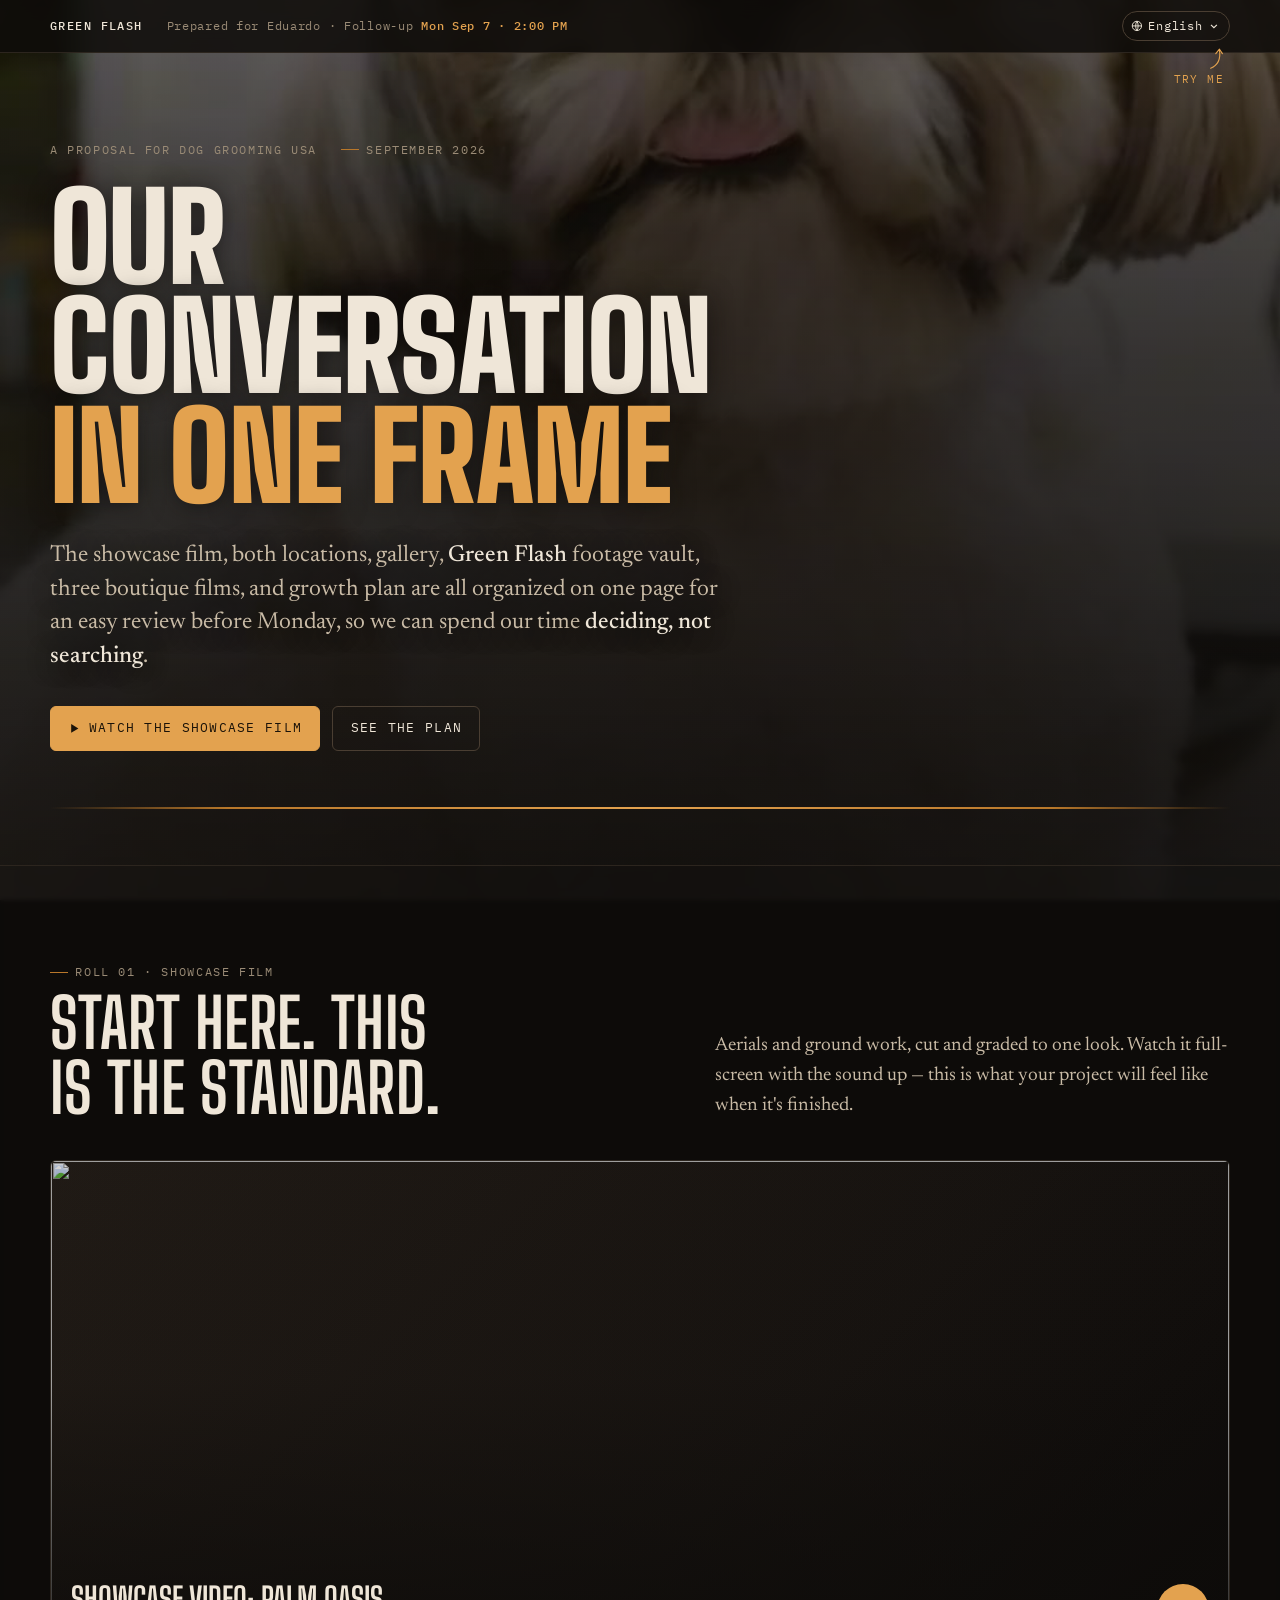
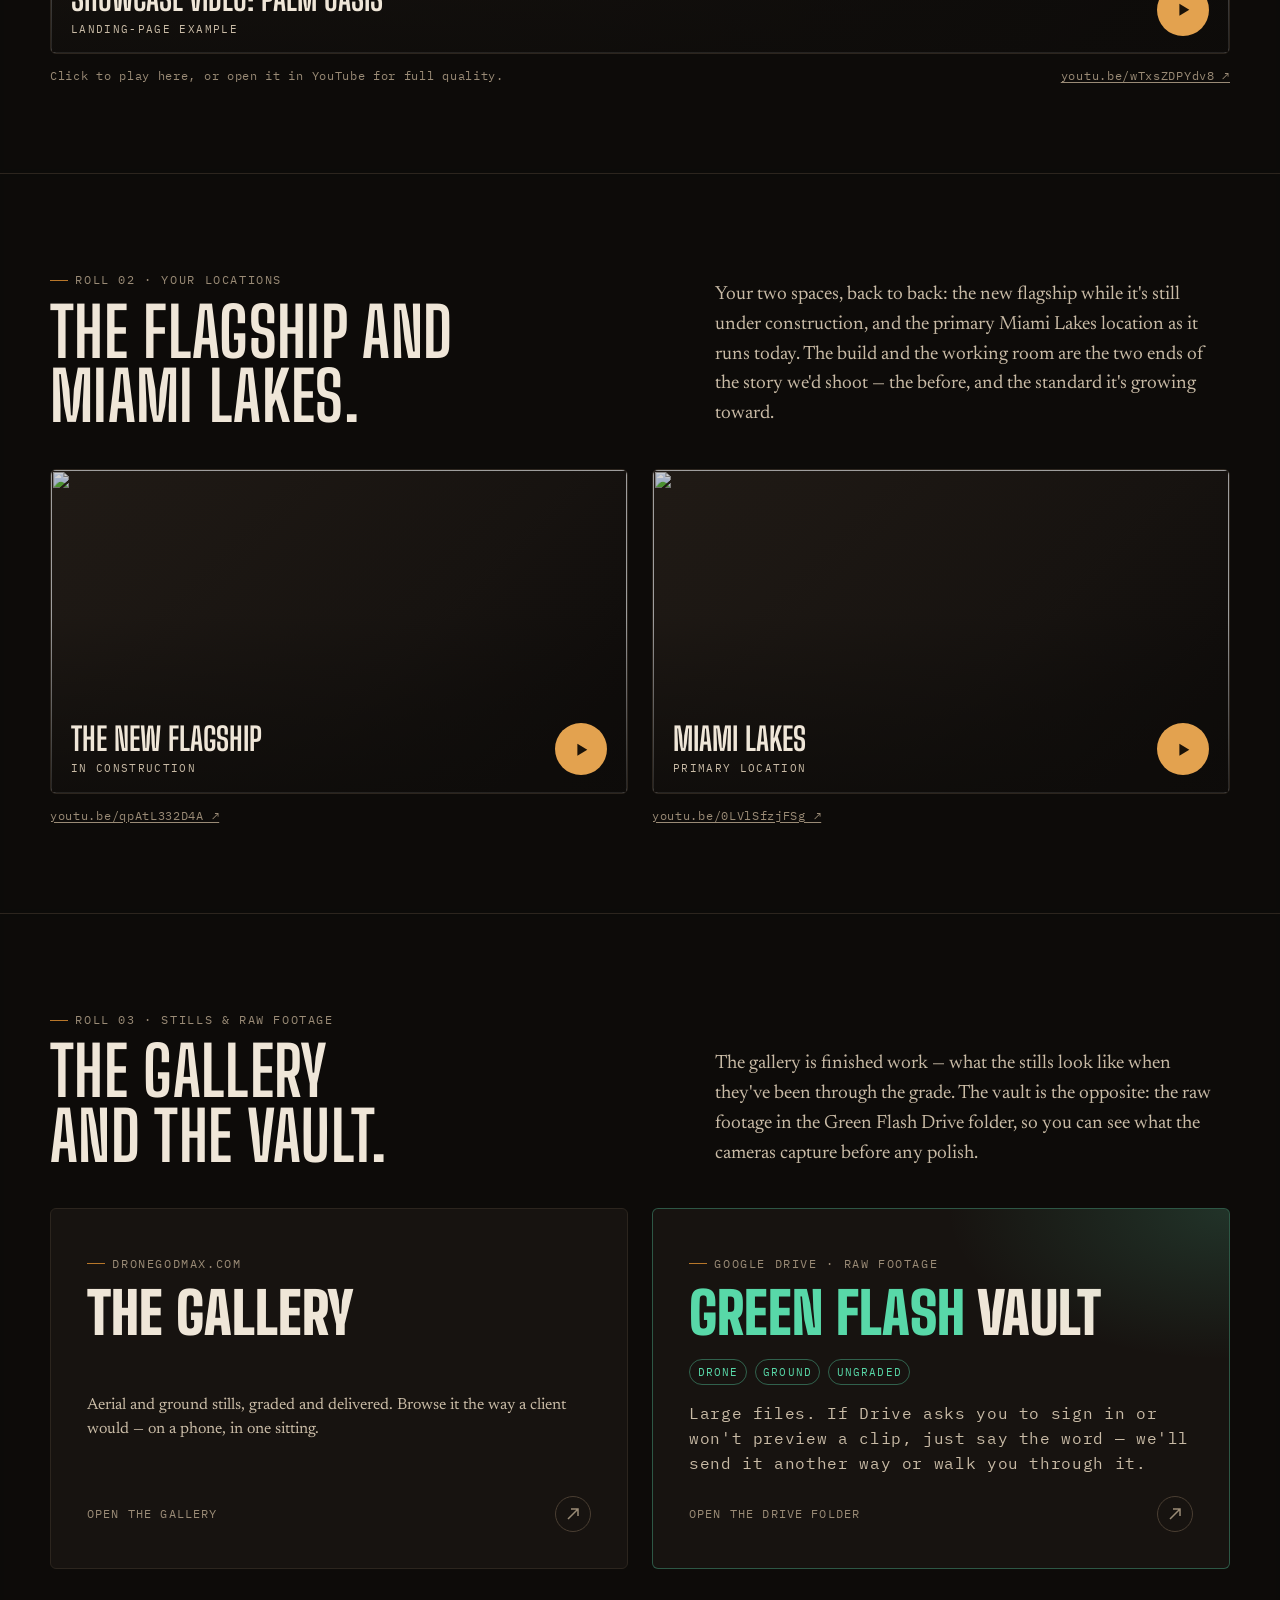
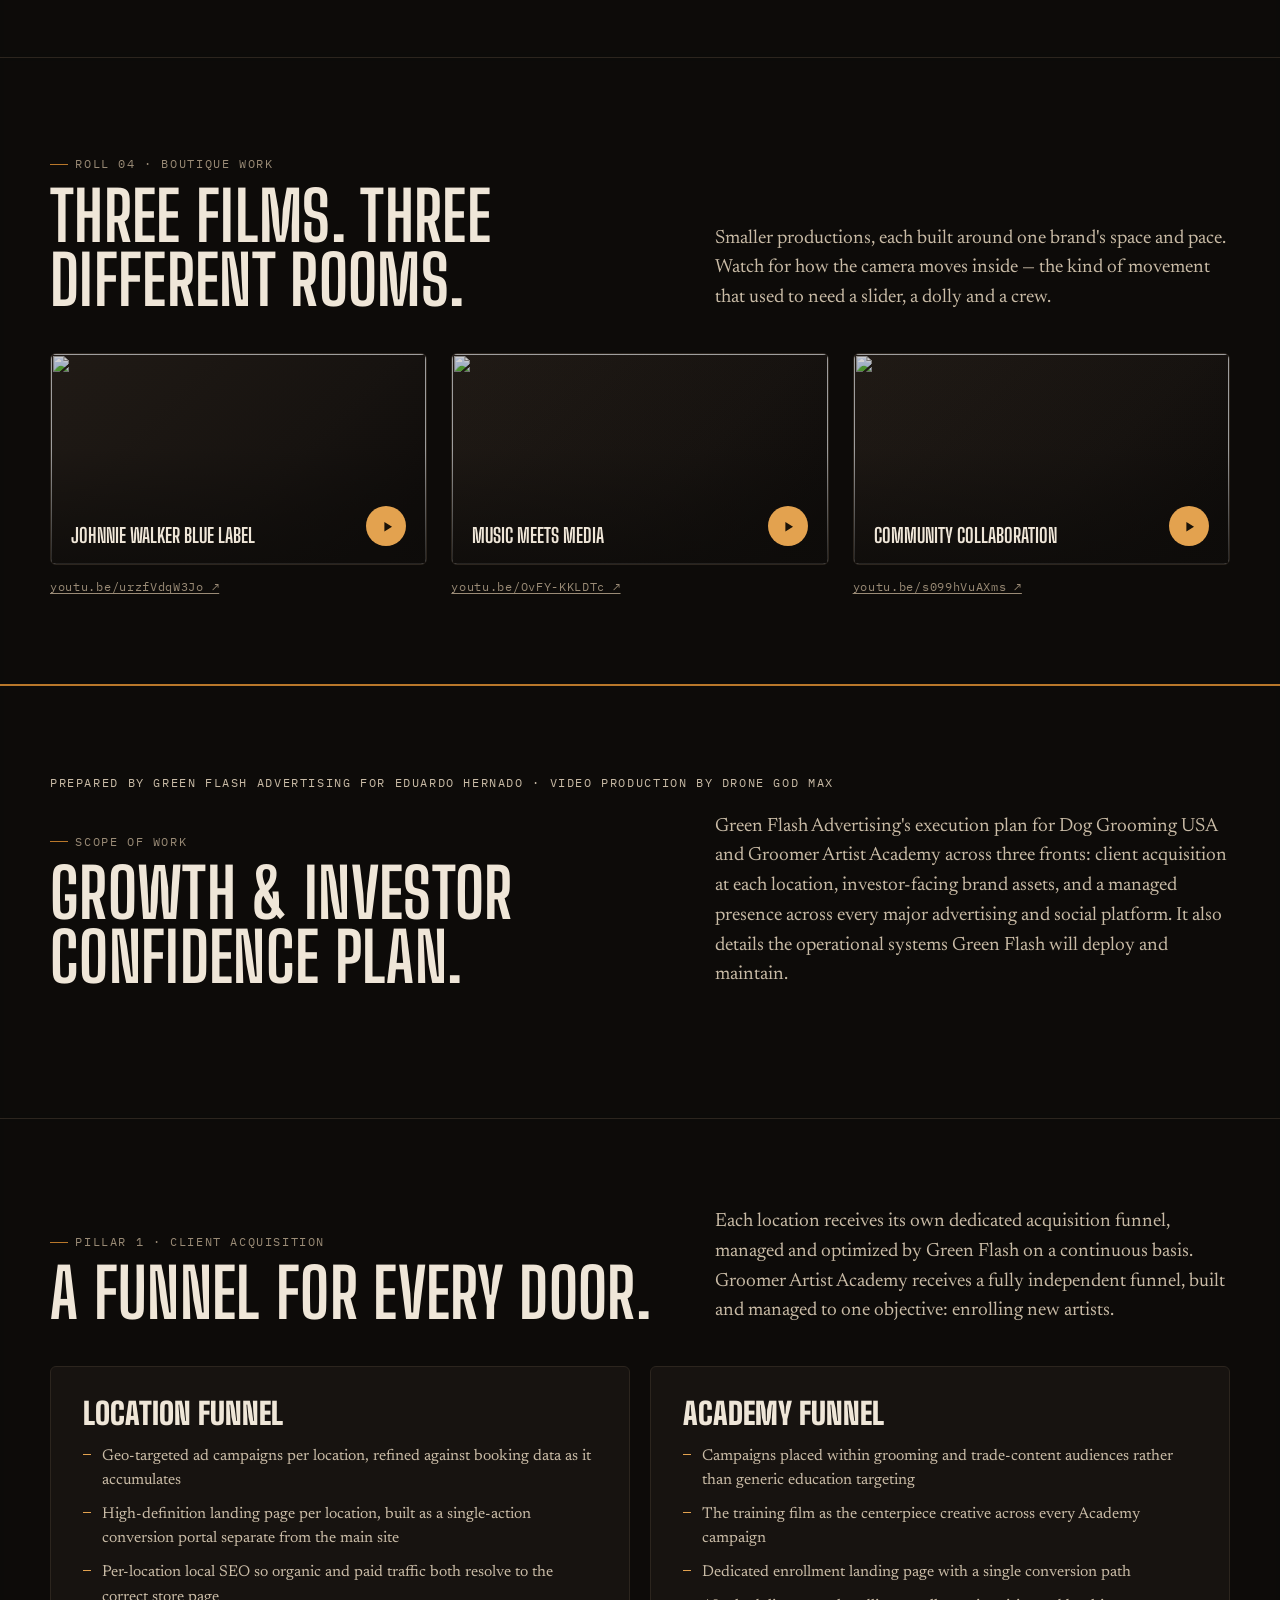
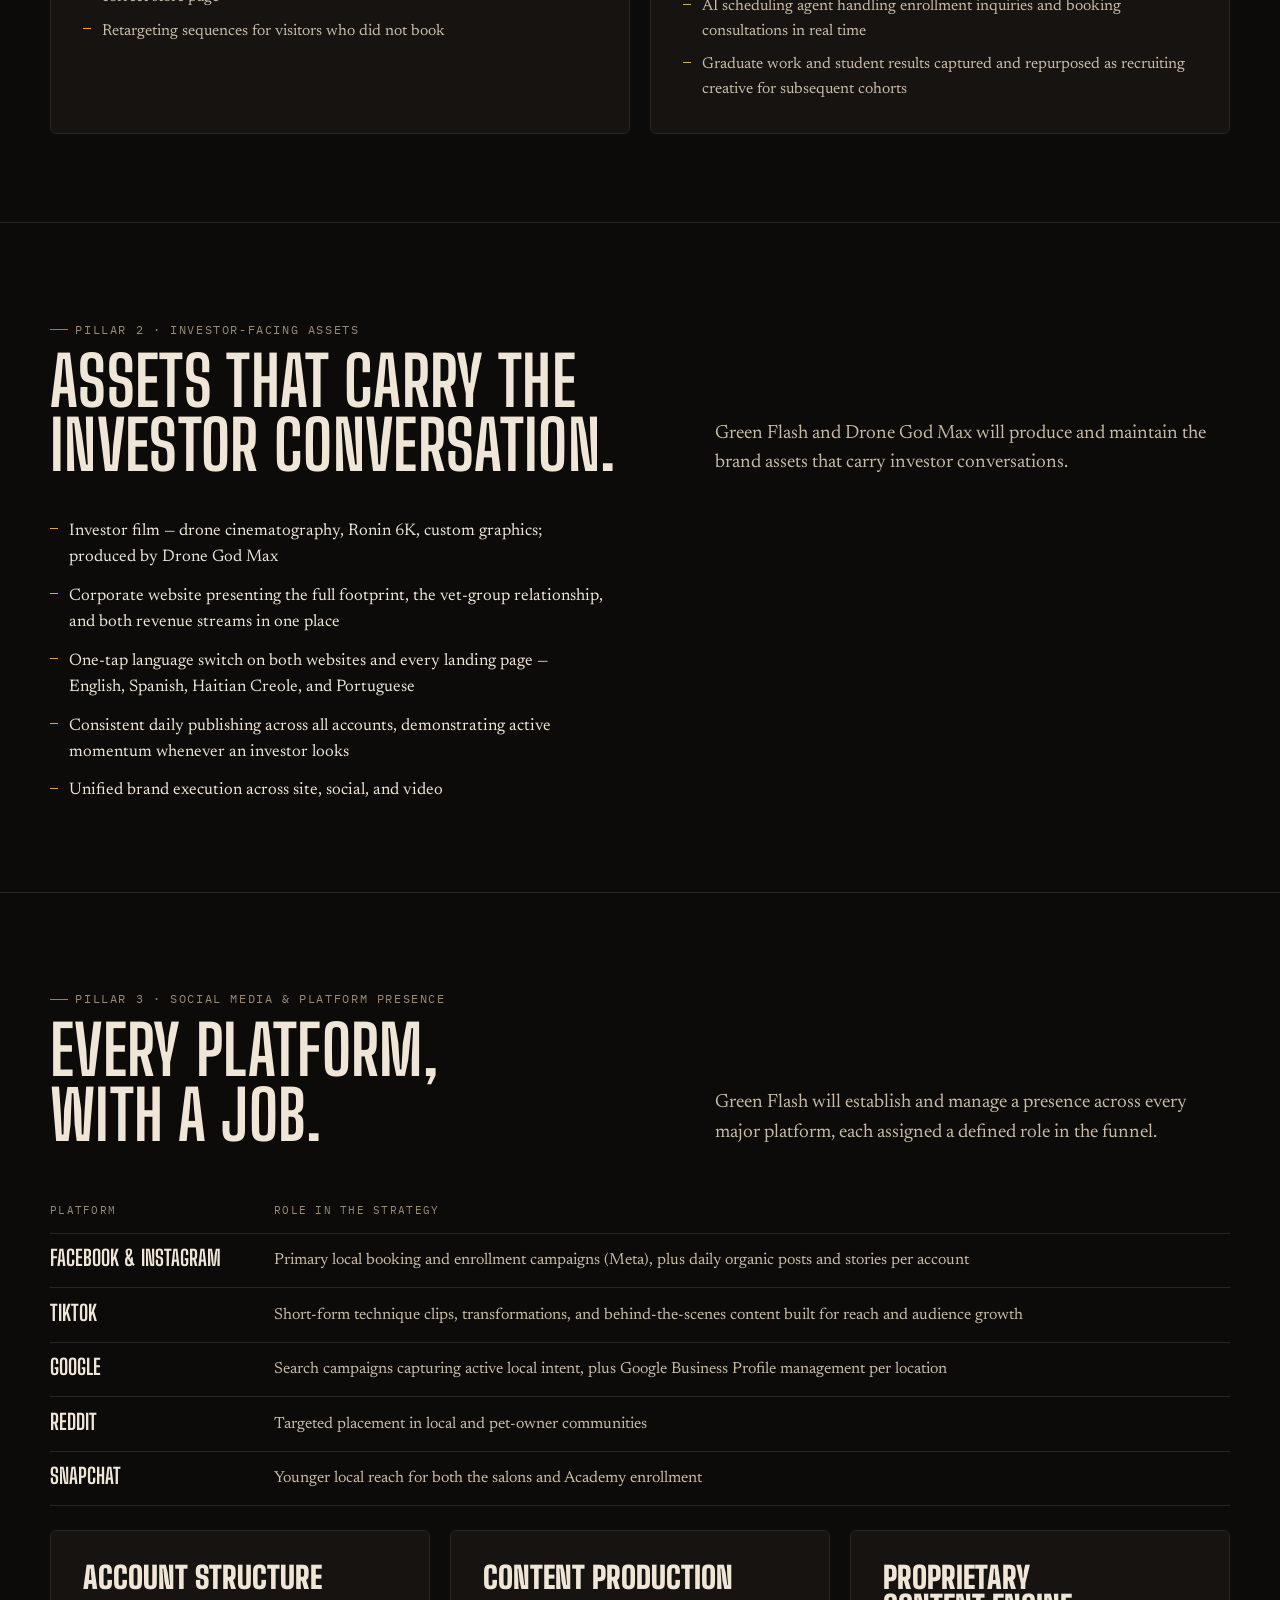
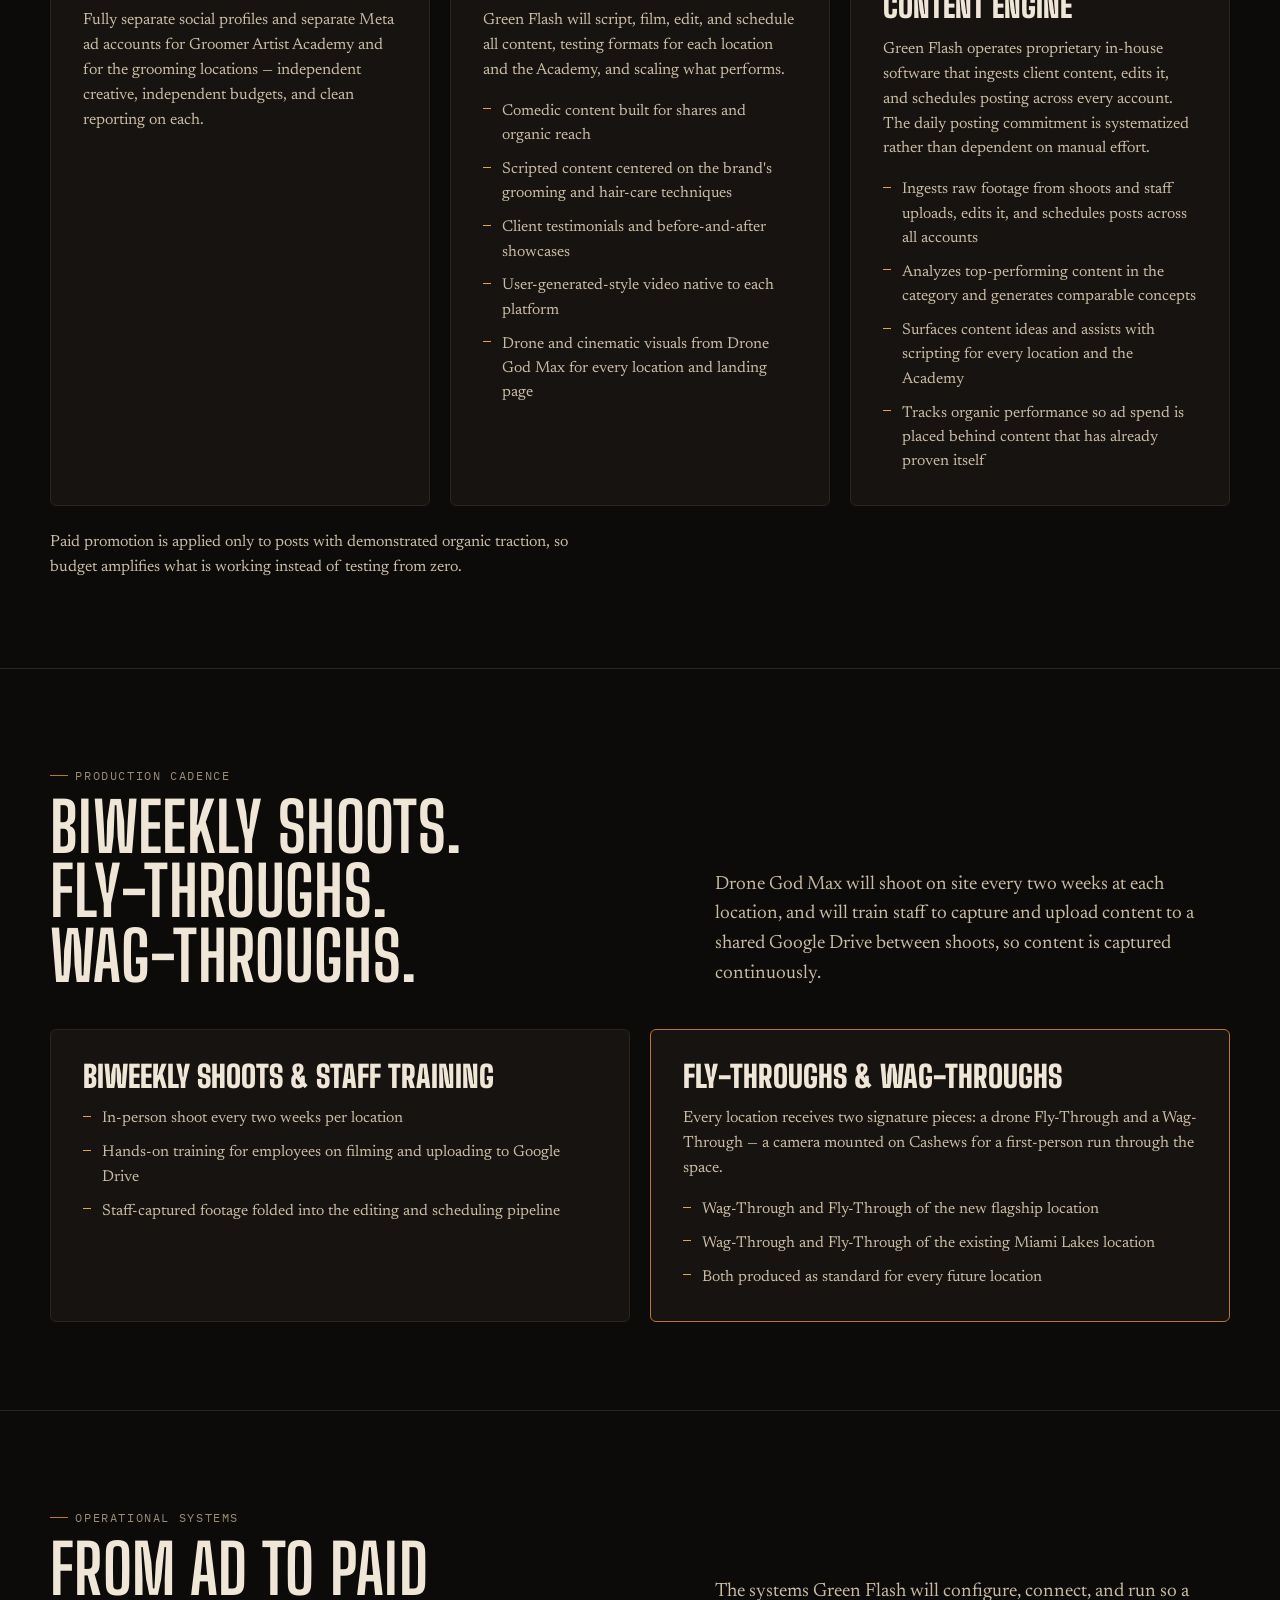
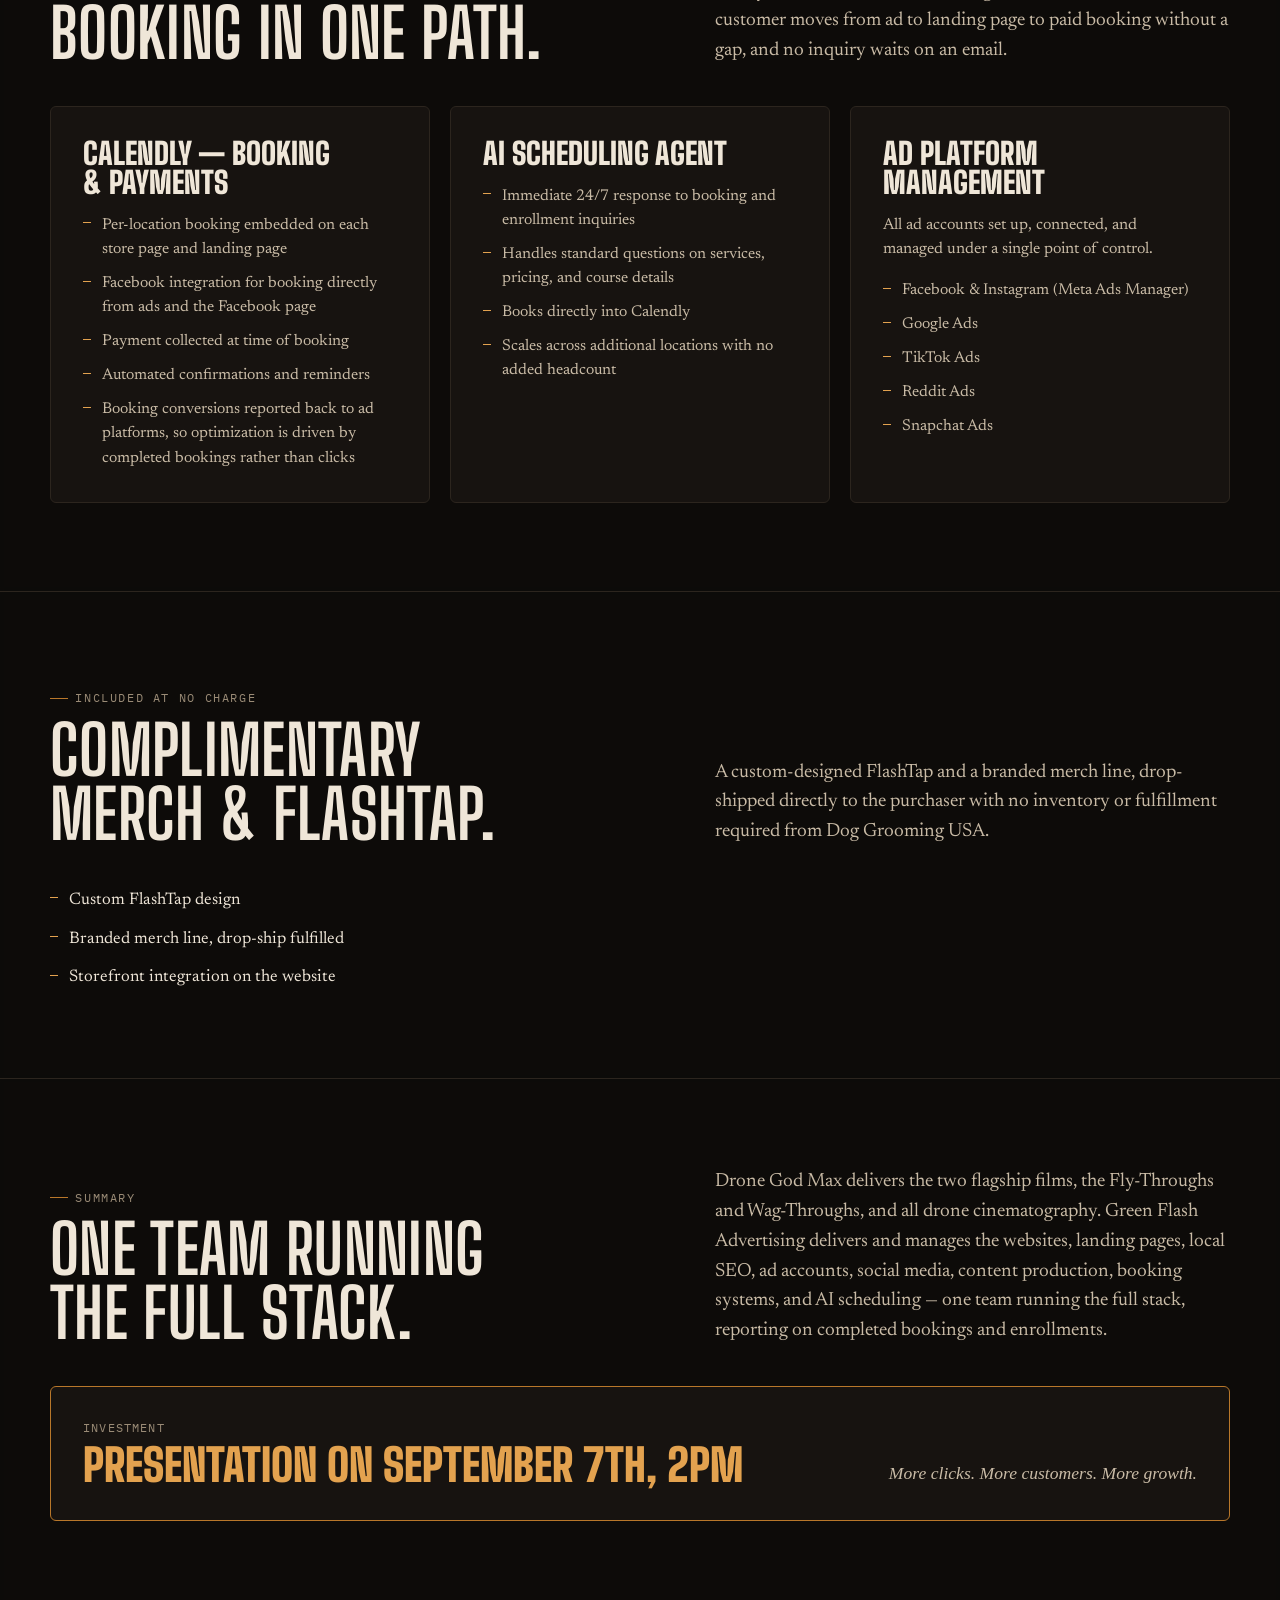
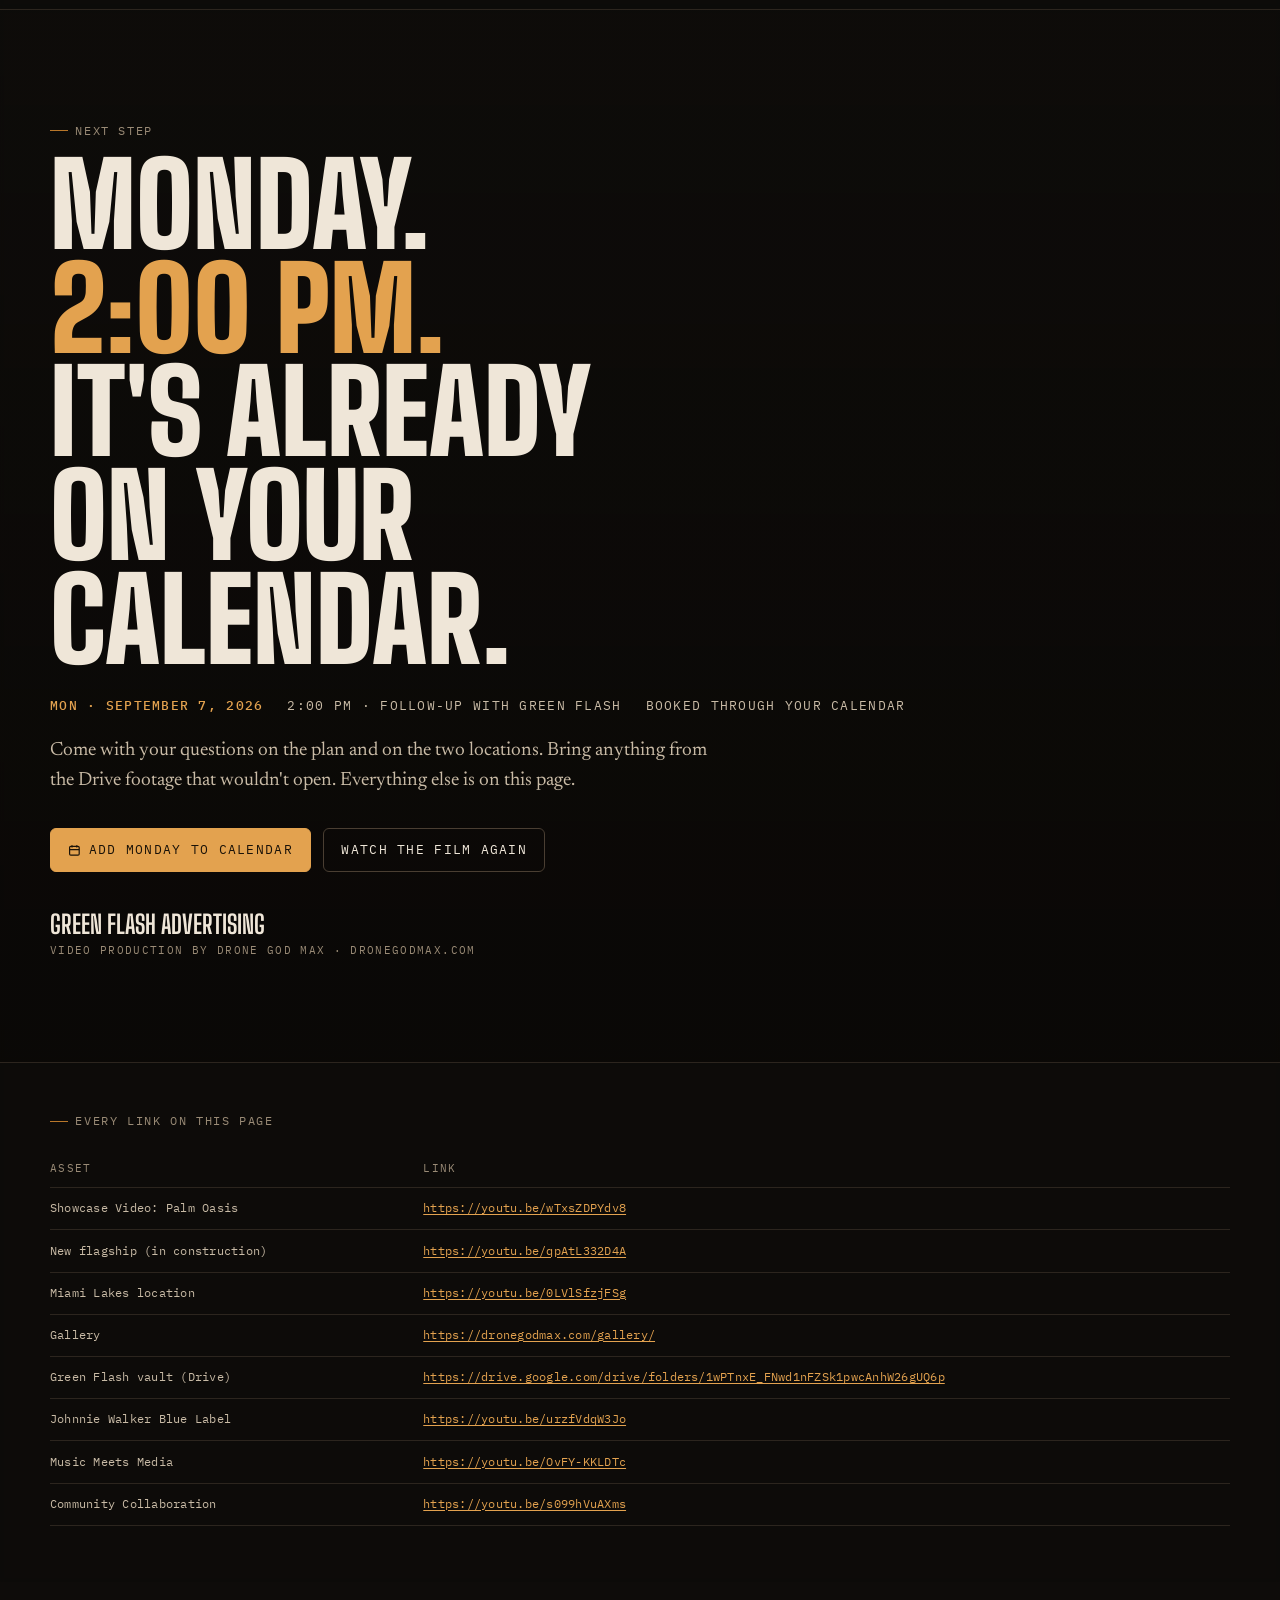
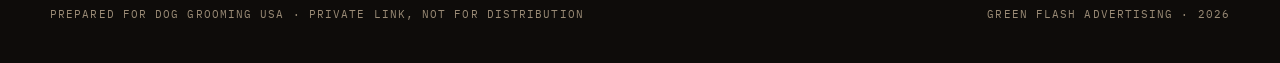
==== commit ebbf23fd: "Top-bar date left, new hero sentence, Green Flash branding, Try Me hint, no Ronin labels Brand and d" ====
--- a/index.html
+++ b/index.html
@@ -3,10 +3,10 @@
 <head>
 <meta charset="utf-8">
 <meta name="viewport" content="width=device-width, initial-scale=1">
-<title>Eduardo × Drone God Max</title>
+<title>Green Flash × Dog Grooming USA</title>
 <meta name="description" content="The reel, the gallery, the Green Flash footage vault, and the plan — assembled for Eduardo ahead of Monday, September 7 at 2:00 PM.">
 <meta name="robots" content="noindex">
-<meta property="og:title" content="Eduardo × Drone God Max">
+<meta property="og:title" content="Green Flash × Dog Grooming USA">
 <meta property="og:description" content="Our conversation in one frame. Review in ten minutes; decide on Monday.">
 <meta property="og:image" content="https://eduardo.greenflashusa.com/media/bg-landscape.jpg">
 <meta property="og:url" content="https://eduardo.greenflashusa.com/">
@@ -109,9 +109,10 @@
     font-family: var(--mono); font-size: .74rem; letter-spacing: .06em;
   }
   .topbar .brand { color: var(--ink); text-decoration: none; font-weight: 500; letter-spacing: .12em; text-transform: uppercase; white-space: nowrap; }
-  .topbar .when { color: var(--ink-muted); text-align: right; }
+  .topbar .when { color: var(--ink-muted); text-align: left; }
   .topbar .when b { color: var(--amber); font-weight: 500; }
-  .topbar__right { display: flex; align-items: center; gap: 1.25rem; min-width: 0; }
+  .topbar__left { display: flex; align-items: center; gap: 1.5rem; min-width: 0; }
+  .topbar__right { display: flex; align-items: center; gap: 1.25rem; min-width: 0; flex: none; }
   @media (max-width: 720px) { .topbar .when span { display: none; } }
   @media (max-width: 560px) { .topbar .when { display: none; } }
 
@@ -133,6 +134,18 @@
     box-shadow: 0 16px 40px rgba(0,0,0,.5);
   }
   .lang__menu[hidden] { display: none; }
+  .lang__hint {
+    position: absolute; right: .35rem; top: calc(100% + .3rem);
+    display: flex; flex-direction: column; align-items: flex-end; gap: .05rem;
+    color: var(--amber); font-family: var(--mono); font-size: .66rem; letter-spacing: .14em; text-transform: uppercase;
+    white-space: nowrap; pointer-events: none;
+  }
+  .lang__hint svg { width: 1.1rem; height: 1.5rem; }
+  .lang.is-used .lang__hint { display: none; }
+  @media (prefers-reduced-motion: no-preference) {
+    .lang__hint { animation: hintbob 1.8s ease-in-out infinite; }
+    @keyframes hintbob { 0%, 100% { transform: translateY(0); } 50% { transform: translateY(4px); } }
+  }
   .lang__menu button {
     width: 100%; text-align: left; font: inherit; letter-spacing: .06em; color: var(--ink-2);
     background: transparent; border: 0; border-radius: 4px; padding: .6em .8em; cursor: pointer;
@@ -398,7 +411,7 @@
 </head>
 <body>
 
-<!-- Background film: the Ronin 4D footage, looping, muted. Landscape for wide viewports,
+<!-- Background film: the salon footage, looping, muted. Landscape for wide viewports,
      a 9:16 center crop for phones. Both files live in /media next to this page. -->
 <div class="bgfilm" id="bgfilm" aria-hidden="true"
      data-landscape="media/bg-landscape.mp4" data-landscape-poster="media/bg-landscape.jpg"
@@ -409,15 +422,21 @@
 
 <header class="topbar">
   <div class="wrap">
-    <a class="brand" href="#top">Green Flash × Drone God Max</a>
+    <div class="topbar__left">
+      <a class="brand" href="#top">Green Flash</a>
+      <div class="when" data-i18n="top.prepared">Prepared for Eduardo <span>· Follow-up</span> <b>Mon Sep 7 · 2:00 PM</b></div>
+    </div>
     <div class="topbar__right">
-      <div class="when" data-i18n="top.prepared">Prepared for Eduardo <span>· Follow-up</span> <b>Mon Sep 7 · 2:00 PM</b></div>
       <div class="lang" id="lang">
         <button class="lang__btn" type="button" aria-haspopup="listbox" aria-expanded="false" aria-label="Language">
           <svg viewBox="0 0 16 16" fill="none" stroke="currentColor" stroke-width="1.3" aria-hidden="true"><circle cx="8" cy="8" r="6.3"/><path d="M1.7 8h12.6M8 1.7c2.2 2.3 2.2 10.3 0 12.6M8 1.7C5.8 4 5.8 12 8 14.3"/></svg>
           <span class="lang__cur">English</span>
           <svg viewBox="0 0 16 16" fill="none" stroke="currentColor" stroke-width="1.5" aria-hidden="true"><path d="M4 6.5l4 4 4-4"/></svg>
         </button>
+        <span class="lang__hint" aria-hidden="true">
+          <svg viewBox="0 0 24 32" fill="none" stroke="currentColor" stroke-width="1.6" stroke-linecap="round" stroke-linejoin="round"><path d="M5 30c10-4 14-12 12-25"/><path d="M12 10l5-6 4 6"/></svg>
+          <span data-i18n="lang.hint">Try me</span>
+        </span>
         <ul class="lang__menu" role="listbox" hidden>
           <li><button type="button" role="option" data-lang="en" aria-selected="true">English</button></li>
           <li><button type="button" role="option" data-lang="es" aria-selected="false">Español</button></li>
@@ -436,12 +455,12 @@
     <div class="hero__bg" aria-hidden="true"></div>
     <div class="wrap">
       <div class="hero__kicker">
-        <span class="slate slate--bare" data-i18n="hero.kicker1">A proposal for Eduardo</span>
+        <span class="slate slate--bare" data-i18n="hero.kicker1">A proposal for Dog Grooming USA</span>
         <span class="slate" data-i18n="hero.kicker2">September 2026</span>
       </div>
       <h1 data-i18n="hero.h1">Our conversation <em>in one frame</em></h1>
       <p class="hero__lede" data-i18n="hero.lede">
-        The showcase film, your two locations, the gallery, the <strong>Green Flash</strong> footage vault, three boutique films, and the growth plan — assembled on one page so you can review it in ten minutes, and we can spend Monday <strong>deciding, not searching</strong>.
+        The showcase film, both locations, gallery, <strong>Green Flash</strong> footage vault, three boutique films, and growth plan are all organized on one page for an easy review before Monday, so we can spend our time <strong>deciding, not searching</strong>.
       </p>
       <div class="hero__cta">
         <a class="btn btn--fill" href="#reel">
@@ -463,7 +482,7 @@
           <h2 data-i18n="r1.h2">Start here. This is the standard.</h2>
         </div>
         <div class="roll__note">
-          <p data-i18n="r1.note">Aerials from the drone, ground work on the Ronin 4D, cut and graded to one look. Watch it full-screen with the sound up — this is what your project will feel like when it's finished.</p>
+          <p data-i18n="r1.note">Aerials and ground work, cut and graded to one look. Watch it full-screen with the sound up — this is what your project will feel like when it's finished.</p>
         </div>
       </div>
 
@@ -475,7 +494,7 @@
           <span class="film__meta">
             <span>
               <span class="film__title" data-i18n="r1.title">Showcase Video: Palm Oasis</span>
-              <span class="film__sub" data-i18n="r1.sub">Drone + Ronin 4D · Landing-page example</span>
+              <span class="film__sub" data-i18n="r1.sub">Landing-page example</span>
             </span>
             <span class="film__play" aria-hidden="true"><svg viewBox="0 0 16 16" fill="currentColor"><path d="M4 2.5v11l9-5.5z"/></svg></span>
           </span>
@@ -539,7 +558,7 @@
           <h2 data-i18n="r2.h2">The gallery and the vault.</h2>
         </div>
         <div class="roll__note">
-          <p data-i18n="r2.note">The gallery is finished work — what the stills look like when they've been through the grade. The vault is the opposite: the raw drone and Ronin 4D footage in the Green Flash Drive folder, so you can see what the cameras capture before any polish.</p>
+          <p data-i18n="r2.note">The gallery is finished work — what the stills look like when they've been through the grade. The vault is the opposite: the raw footage in the Green Flash Drive folder, so you can see what the cameras capture before any polish.</p>
         </div>
       </div>
 
@@ -566,10 +585,10 @@
           <div>
             <div class="tags" style="margin-bottom:1rem">
               <span class="tag">Drone</span>
-              <span class="tag">Ronin 4D</span>
+              <span class="tag" data-i18n="vault.tag2">Ground</span>
               <span class="tag" data-i18n="vault.tag3">Ungraded</span>
             </div>
-            <p class="asset__help" data-i18n="vault.help">Large files. If Drive asks you to sign in or won't preview a clip, just say the word — Max will send it another way or walk you through it.</p>
+            <p class="asset__help" data-i18n="vault.help">Large files. If Drive asks you to sign in or won't preview a clip, just say the word — we'll send it another way or walk you through it.</p>
           </div>
           <div class="asset__foot">
             <span data-i18n="vault.foot">Open the Drive folder</span>
@@ -589,7 +608,7 @@
           <h2 data-i18n="r3.h2">Three films. Three different rooms.</h2>
         </div>
         <div class="roll__note">
-          <p data-i18n="r3.note">Smaller productions, each built around one brand's space and pace. Watch for how the camera moves inside — that's the Ronin 4D doing what a slider and a dolly used to need a crew for.</p>
+          <p data-i18n="r3.note">Smaller productions, each built around one brand's space and pace. Watch for how the camera moves inside — the kind of movement that used to need a slider, a dolly and a crew.</p>
         </div>
       </div>
 
@@ -600,7 +619,7 @@
             <img src="https://img.youtube.com/vi/urzfVdqW3Jo/maxresdefault.jpg" alt="" loading="lazy"
                  onerror="this.onerror=null;this.src='https://img.youtube.com/vi/urzfVdqW3Jo/hqdefault.jpg'">
             <span class="film__meta">
-              <span><span class="film__title">Johnnie Walker Blue Label</span><span class="film__sub">Ronin 4D</span></span>
+              <span><span class="film__title">Johnnie Walker Blue Label</span></span>
               <span class="film__play" aria-hidden="true"><svg viewBox="0 0 16 16" fill="currentColor"><path d="M4 2.5v11l9-5.5z"/></svg></span>
             </span>
           </button>
@@ -613,7 +632,7 @@
             <img src="https://img.youtube.com/vi/OvFY-KKLDTc/maxresdefault.jpg" alt="" loading="lazy"
                  onerror="this.onerror=null;this.src='https://img.youtube.com/vi/OvFY-KKLDTc/hqdefault.jpg'">
             <span class="film__meta">
-              <span><span class="film__title">Music Meets Media</span><span class="film__sub">Ronin 4D</span></span>
+              <span><span class="film__title">Music Meets Media</span></span>
               <span class="film__play" aria-hidden="true"><svg viewBox="0 0 16 16" fill="currentColor"><path d="M4 2.5v11l9-5.5z"/></svg></span>
             </span>
           </button>
@@ -626,7 +645,7 @@
             <img src="https://img.youtube.com/vi/s099hVuAXms/maxresdefault.jpg" alt="" loading="lazy"
                  onerror="this.onerror=null;this.src='https://img.youtube.com/vi/s099hVuAXms/hqdefault.jpg'">
             <span class="film__meta">
-              <span><span class="film__title">Community Collaboration</span><span class="film__sub">Ronin 4D</span></span>
+              <span><span class="film__title">Community Collaboration</span></span>
               <span class="film__play" aria-hidden="true"><svg viewBox="0 0 16 16" fill="currentColor"><path d="M4 2.5v11l9-5.5z"/></svg></span>
             </span>
           </button>
@@ -699,7 +718,7 @@
         </div>
       </div>
       <ul class="list list--wide">
-            <li data-i18n="p2.l1">Investor film — drone cinematography, Ronin 4D 6K, custom graphics; produced by Drone God Max</li>
+            <li data-i18n="p2.l1">Investor film — drone cinematography, Ronin 6K, custom graphics; produced by Drone God Max</li>
             <li data-i18n="p2.l2">Corporate website presenting the full footprint, the vet-group relationship, and both revenue streams in one place</li>
             <li data-i18n="p2.l3">One-tap language switch on both websites and every landing page — English, Spanish, Haitian Creole, and Portuguese</li>
             <li data-i18n="p2.l4">Consistent daily publishing across all accounts, demonstrating active momentum whenever an investor looks</li>
@@ -888,7 +907,7 @@
       <h2 style="margin-top:.75rem" data-i18n="close.h2">Monday. <em>2:00 PM.</em> It's already on your calendar.</h2>
       <div class="close__when">
         <span data-i18n="close.w1"><b>Mon · September 7, 2026</b></span>
-        <span data-i18n="close.w2">2:00 PM · Follow-up with Max</span>
+        <span data-i18n="close.w2">2:00 PM · Follow-up with Green Flash</span>
         <span data-i18n="close.w3">Booked through your calendar</span>
       </div>
       <p data-i18n="close.p">Come with your questions on the plan and on the two locations. Bring anything from the Drive footage that wouldn't open. Everything else is on this page.</p>
@@ -902,8 +921,8 @@
         <a class="btn btn--line" href="#reel" data-i18n="close.cta2">Watch the film again</a>
       </div>
       <div class="sig">
-        <span class="name">Max</span>
-        <span class="role" data-i18n="sig.role">Drone God Max · Video production, with Green Flash Advertising</span>
+        <span class="name">Green Flash Advertising</span>
+        <span class="role" data-i18n="sig.role">Video production by Drone God Max · dronegodmax.com</span>
       </div>
     </div>
   </section>
@@ -931,8 +950,8 @@
   </section>
 
   <footer class="wrap">
-    <span data-i18n="ft.1">Prepared for Eduardo · Private link, not for distribution</span>
-    <span>Green Flash Advertising × Drone God Max · 2026</span>
+    <span data-i18n="ft.1">Prepared for Dog Grooming USA · Private link, not for distribution</span>
+    <span>Green Flash Advertising · 2026</span>
   </footer>
 </main>
 
@@ -977,53 +996,53 @@
   // Choice persists in the URL (?lang=es) so a link can open already translated, and in localStorage.
   var I18N = {
  "es": {
-  "title": "Eduardo × Drone God Max",
+  "title": "Green Flash × Dog Grooming USA",
   "lang": "Español",
   "top.prepared": "Preparado para Eduardo <span>· Seguimiento</span> <b>Lun 7 sep · 2:00 PM</b>",
-  "hero.kicker1": "Una propuesta para Eduardo",
+  "hero.kicker1": "Una propuesta para Dog Grooming USA",
   "hero.kicker2": "Septiembre 2026",
   "hero.h1": "Nuestra conversación <em>en un solo cuadro</em>",
-  "hero.lede": "El film de muestra, tus dos locales, la galería, la bóveda de material <strong>Green Flash</strong>, tres films boutique y el plan de crecimiento — reunidos en una sola página para que lo revises en diez minutos, y el lunes lo dediquemos a <strong>decidir, no a buscar</strong>.",
+  "hero.lede": "El film de muestra, ambos locales, la galería, la bóveda de material <strong>Green Flash</strong>, tres films boutique y el plan de crecimiento están organizados en una sola página para una revisión fácil antes del lunes, así dedicamos nuestro tiempo a <strong>decidir, no a buscar</strong>.",
   "hero.cta1": "Ver el film de muestra",
   "hero.cta2": "Ver el plan",
   "r1.slate": "Rollo 01 · Film de muestra",
   "r1.h2": "Empieza aquí. Este es el estándar.",
-  "r1.note": "Tomas aéreas con el dron, trabajo en tierra con la Ronin 4D, editado y etalonado con un solo look. Míralo en pantalla completa y con el sonido alto — así se sentirá tu proyecto cuando esté terminado.",
+  "r1.note": "Tomas aéreas y trabajo en tierra, editado y etalonado con un solo look. Míralo en pantalla completa y con el sonido alto — así se sentirá tu proyecto cuando esté terminado.",
   "r1.title": "Video de muestra: Palm Oasis",
-  "r1.sub": "Dron + Ronin 4D · Ejemplo de landing page",
+  "r1.sub": "Ejemplo de landing page",
   "r1.cap": "Haz clic para verlo aquí, o ábrelo en YouTube en máxima calidad.",
   "r2.slate": "Rollo 03 · Fotos y material en bruto",
   "r2.h2": "La galería y la bóveda.",
-  "r2.note": "La galería es trabajo terminado — así se ven las fotos después del etalonaje. La bóveda es lo contrario: el material en bruto del dron y de la Ronin 4D en la carpeta de Drive de Green Flash, para que veas lo que captan las cámaras antes de cualquier pulido.",
+  "r2.note": "La galería es trabajo terminado — así se ven las fotos después del etalonaje. La bóveda es lo contrario: el material en bruto en la carpeta de Drive de Green Flash, para que veas lo que captan las cámaras antes de cualquier pulido.",
   "gal.h3": "La Galería",
   "gal.p": "Fotos aéreas y en tierra, etalonadas y entregadas. Recórrela como lo haría un cliente — en el teléfono, de una sentada.",
   "gal.foot": "Abrir la galería",
   "vault.slate": "Google Drive · Material en bruto",
   "vault.h3": "Bóveda <em>Green Flash</em>",
   "vault.tag3": "Sin etalonar",
-  "vault.help": "Archivos grandes. Si Drive te pide iniciar sesión o no reproduce un clip, solo avisa — Max te lo envía de otra forma o te guía paso a paso.",
+  "vault.help": "Archivos grandes. Si Drive te pide iniciar sesión o no reproduce un clip, solo avisa — te lo enviamos de otra forma o te guiamos paso a paso.",
   "vault.foot": "Abrir la carpeta de Drive",
   "r3.slate": "Rollo 04 · Trabajo boutique",
   "r3.h2": "Tres films. Tres espacios distintos.",
-  "r3.note": "Producciones más pequeñas, cada una construida alrededor del espacio y el ritmo de una marca. Fíjate en cómo se mueve la cámara en interiores — eso es la Ronin 4D haciendo lo que antes requería un slider, un dolly y un equipo.",
+  "r3.note": "Producciones más pequeñas, cada una construida alrededor del espacio y el ritmo de una marca. Fíjate en cómo se mueve la cámara en interiores — el tipo de movimiento que antes requería un slider, un dolly y un equipo.",
   "price.label": "Inversión",
   "price.val": "Presentación el 7 de septiembre, 2pm",
   "close.slate": "Siguiente paso",
   "close.h2": "Lunes. <em>2:00 PM.</em> Ya está en tu calendario.",
   "close.w1": "<b>Lun · 7 de septiembre de 2026</b>",
-  "close.w2": "2:00 PM · Seguimiento con Max",
+  "close.w2": "2:00 PM · Seguimiento con Green Flash",
   "close.w3": "Agendado en tu calendario",
   "close.p": "Ven con tus preguntas sobre el plan y sobre los dos locales. Trae lo que no haya abierto del material de Drive. Todo lo demás está en esta página.",
   "close.cta1": "Agregar el lunes al calendario",
   "close.cta2": "Ver el film otra vez",
-  "sig.role": "Drone God Max · Producción de video, con Green Flash Advertising",
+  "sig.role": "Producción de video por Drone God Max · dronegodmax.com",
   "idx.slate": "Todos los enlaces de esta página",
   "idx.th1": "Recurso",
   "idx.th2": "Enlace",
   "idx.r1": "Video de muestra: Palm Oasis",
   "idx.r2": "Galería",
   "idx.r3": "Bóveda Green Flash (Drive)",
-  "ft.1": "Preparado para Eduardo · Enlace privado, no distribuir",
+  "ft.1": "Preparado para Dog Grooming USA · Enlace privado, no distribuir",
   "play.main": "Reproducir el film de muestra",
   "play.b1": "Reproducir Johnnie Walker Blue Label",
   "play.b2": "Reproducir Music Meets Media",
@@ -1060,7 +1079,7 @@
   "p2.slate": "Pilar 2 · Activos para inversionistas",
   "p2.h2": "Activos que sostienen la conversación con inversionistas.",
   "p2.note": "Green Flash y Drone God Max producirán y mantendrán los activos de marca que sostienen las conversaciones con inversionistas.",
-  "p2.l1": "Film para inversionistas — cinematografía con dron, Ronin 4D 6K, gráficos a medida; producido por Drone God Max",
+  "p2.l1": "Film para inversionistas — cinematografía con dron, Ronin 6K, gráficos a medida; producido por Drone God Max",
   "p2.l2": "Sitio web corporativo que presenta toda la huella, la relación con el grupo veterinario y ambas líneas de ingresos en un solo lugar",
   "p2.l3": "Cambio de idioma con un toque en ambos sitios y en cada landing page — inglés, español, criollo haitiano y portugués",
   "p2.l4": "Publicación diaria constante en todas las cuentas, demostrando impulso activo cada vez que un inversionista mira",
@@ -1138,56 +1157,58 @@
   "sum.slate": "Resumen",
   "sum.h2": "Un solo equipo operando todo.",
   "sum.p": "Drone God Max entrega los dos films principales, los Fly-Throughs y Wag-Throughs, y toda la cinematografía con dron. Green Flash Advertising entrega y gestiona los sitios web, las landing pages, el SEO local, las cuentas publicitarias, las redes sociales, la producción de contenido, los sistemas de reservas y la agenda con IA — un solo equipo operando todo, reportando reservas e inscripciones completadas.",
-  "sum.tag": "Más clics. Más clientes. Más crecimiento."
+  "sum.tag": "Más clics. Más clientes. Más crecimiento.",
+  "lang.hint": "Pruébame",
+  "vault.tag2": "Tierra"
  },
  "pt": {
-  "title": "Eduardo × Drone God Max",
+  "title": "Green Flash × Dog Grooming USA",
   "lang": "Português",
   "top.prepared": "Preparado para Eduardo <span>· Reunião</span> <b>Seg 7 set · 14h</b>",
-  "hero.kicker1": "Uma proposta para Eduardo",
+  "hero.kicker1": "Uma proposta para Dog Grooming USA",
   "hero.kicker2": "Setembro de 2026",
   "hero.h1": "Nossa conversa <em>em um só quadro</em>",
-  "hero.lede": "O filme de apresentação, suas duas unidades, a galeria, o cofre de material <strong>Green Flash</strong>, três filmes boutique e o plano de crescimento — reunidos em uma única página para você revisar em dez minutos, e a segunda-feira ser para <strong>decidir, não procurar</strong>.",
+  "hero.lede": "O filme de apresentação, as duas unidades, a galeria, o cofre de material <strong>Green Flash</strong>, três filmes boutique e o plano de crescimento estão organizados em uma única página para uma revisão fácil antes de segunda-feira, para que o nosso tempo seja para <strong>decidir, não procurar</strong>.",
   "hero.cta1": "Assistir ao filme de apresentação",
   "hero.cta2": "Ver o plano",
   "r1.slate": "Rolo 01 · Filme de apresentação",
   "r1.h2": "Comece por aqui. Este é o padrão.",
-  "r1.note": "Imagens aéreas com o drone, trabalho em solo com a Ronin 4D, montado e tratado em um único look. Assista em tela cheia e com o som alto — é assim que o seu projeto vai parecer quando estiver pronto.",
+  "r1.note": "Imagens aéreas e trabalho em solo, montado e tratado em um único look. Assista em tela cheia e com o som alto — é assim que o seu projeto vai parecer quando estiver pronto.",
   "r1.title": "Vídeo de apresentação: Palm Oasis",
-  "r1.sub": "Drone + Ronin 4D · Exemplo de landing page",
+  "r1.sub": "Exemplo de landing page",
   "r1.cap": "Clique para assistir aqui, ou abra no YouTube em qualidade máxima.",
   "r2.slate": "Rolo 03 · Fotos e material bruto",
   "r2.h2": "A galeria e o cofre.",
-  "r2.note": "A galeria é trabalho finalizado — como as fotos ficam depois da correção de cor. O cofre é o oposto: o material bruto do drone e da Ronin 4D na pasta do Drive da Green Flash, para você ver o que as câmeras capturam antes de qualquer acabamento.",
+  "r2.note": "A galeria é trabalho finalizado — como as fotos ficam depois da correção de cor. O cofre é o oposto: o material bruto na pasta do Drive da Green Flash, para você ver o que as câmeras capturam antes de qualquer acabamento.",
   "gal.h3": "A Galeria",
   "gal.p": "Fotos aéreas e em solo, tratadas e entregues. Navegue como um cliente faria — no celular, de uma vez só.",
   "gal.foot": "Abrir a galeria",
   "vault.slate": "Google Drive · Material bruto",
   "vault.h3": "Cofre <em>Green Flash</em>",
   "vault.tag3": "Sem tratamento",
-  "vault.help": "Arquivos grandes. Se o Drive pedir login ou não reproduzir um clipe, é só avisar — o Max envia de outra forma ou te orienta passo a passo.",
+  "vault.help": "Arquivos grandes. Se o Drive pedir login ou não reproduzir um clipe, é só avisar — enviamos de outra forma ou te orientamos passo a passo.",
   "vault.foot": "Abrir a pasta do Drive",
   "r3.slate": "Rolo 04 · Trabalho boutique",
   "r3.h2": "Três filmes. Três espaços diferentes.",
-  "r3.note": "Produções menores, cada uma construída em torno do espaço e do ritmo de uma marca. Repare em como a câmera se move nos interiores — é a Ronin 4D fazendo o que antes exigia slider, dolly e uma equipe.",
+  "r3.note": "Produções menores, cada uma construída em torno do espaço e do ritmo de uma marca. Repare em como a câmera se move nos interiores — o tipo de movimento que antes exigia slider, dolly e uma equipe.",
   "price.label": "Investimento",
   "price.val": "Apresentação em 7 de setembro, 14h",
   "close.slate": "Próximo passo",
   "close.h2": "Segunda-feira. <em>14h.</em> Já está no seu calendário.",
   "close.w1": "<b>Seg · 7 de setembro de 2026</b>",
-  "close.w2": "14h · Reunião com o Max",
+  "close.w2": "14h · Reunião com a Green Flash",
   "close.w3": "Agendado pelo seu calendário",
   "close.p": "Venha com suas dúvidas sobre o plano e sobre as duas unidades. Traga o que não abriu do material do Drive. Todo o resto está nesta página.",
   "close.cta1": "Adicionar segunda ao calendário",
   "close.cta2": "Assistir ao filme de novo",
-  "sig.role": "Drone God Max · Produção de vídeo, com Green Flash Advertising",
+  "sig.role": "Produção de vídeo por Drone God Max · dronegodmax.com",
   "idx.slate": "Todos os links desta página",
   "idx.th1": "Item",
   "idx.th2": "Link",
   "idx.r1": "Vídeo de apresentação: Palm Oasis",
   "idx.r2": "Galeria",
   "idx.r3": "Cofre Green Flash (Drive)",
-  "ft.1": "Preparado para Eduardo · Link privado, não distribuir",
+  "ft.1": "Preparado para Dog Grooming USA · Link privado, não distribuir",
   "play.main": "Reproduzir o filme de apresentação",
   "play.b1": "Reproduzir Johnnie Walker Blue Label",
   "play.b2": "Reproduzir Music Meets Media",
@@ -1224,7 +1245,7 @@
   "p2.slate": "Pilar 2 · Ativos para investidores",
   "p2.h2": "Ativos que sustentam a conversa com investidores.",
   "p2.note": "A Green Flash e a Drone God Max vão produzir e manter os ativos de marca que sustentam as conversas com investidores.",
-  "p2.l1": "Filme para investidores — cinematografia com drone, Ronin 4D 6K, gráficos personalizados; produzido pela Drone God Max",
+  "p2.l1": "Filme para investidores — cinematografia com drone, Ronin 6K, gráficos personalizados; produzido pela Drone God Max",
   "p2.l2": "Site corporativo apresentando toda a presença, a relação com o grupo veterinário e as duas fontes de receita em um só lugar",
   "p2.l3": "Troca de idioma com um toque nos dois sites e em cada landing page — inglês, espanhol, crioulo haitiano e português",
   "p2.l4": "Publicação diária constante em todas as contas, demonstrando movimento ativo sempre que um investidor olhar",
@@ -1302,56 +1323,58 @@
   "sum.slate": "Resumo",
   "sum.h2": "Uma só equipe operando tudo.",
   "sum.p": "A Drone God Max entrega os dois filmes principais, os Fly-Throughs e Wag-Throughs, e toda a cinematografia com drone. A Green Flash Advertising entrega e gerencia os sites, as landing pages, o SEO local, as contas de anúncios, as redes sociais, a produção de conteúdo, os sistemas de agendamento e o agente de IA — uma só equipe operando tudo, reportando agendamentos e matrículas concluídos.",
-  "sum.tag": "Mais cliques. Mais clientes. Mais crescimento."
+  "sum.tag": "Mais cliques. Mais clientes. Mais crescimento.",
+  "lang.hint": "Experimente",
+  "vault.tag2": "Solo"
  },
  "ht": {
-  "title": "Eduardo × Drone God Max",
+  "title": "Green Flash × Dog Grooming USA",
   "lang": "Kreyòl Ayisyen",
   "top.prepared": "Prepare pou Eduardo <span>· Swivi</span> <b>Lendi 7 sept · 2:00 PM</b>",
-  "hero.kicker1": "Yon pwopozisyon pou Eduardo",
+  "hero.kicker1": "Yon pwopozisyon pou Dog Grooming USA",
   "hero.kicker2": "Septanm 2026",
   "hero.h1": "Konvèsasyon nou <em>nan yon sèl kad</em>",
-  "hero.lede": "Fim prezantasyon an, de espas ou yo, galri a, kòf videyo <strong>Green Flash</strong> la, twa fim boutik, ak plan kwasans lan — tout rasanble sou yon sèl paj pou ou ka gade l nan dis minit, epi lendi nou pase tan an ap <strong>deside, pa ap chèche</strong>.",
+  "hero.lede": "Fim prezantasyon an, tou de espas yo, galri a, kòf videyo <strong>Green Flash</strong> la, twa fim boutik, ak plan kwasans lan tout òganize sou yon sèl paj pou yon revizyon fasil anvan lendi, pou nou pase tan nou ap <strong>deside, pa ap chèche</strong>.",
   "hero.cta1": "Gade fim prezantasyon an",
   "hero.cta2": "Gade plan an",
   "r1.slate": "Bobin 01 · Fim prezantasyon",
   "r1.h2": "Kòmanse la. Sa a se estanda a.",
-  "r1.note": "Imaj ayeryèn ak dwòn nan, travay atè ak Ronin 4D la, monte epi koulè yo trete nan yon sèl estil. Gade l sou tout ekran an ak son an fò — se konsa pwojè ou a pral santi lè l fini.",
+  "r1.note": "Imaj ayeryèn ak travay atè, monte epi koulè yo trete nan yon sèl estil. Gade l sou tout ekran an ak son an fò — se konsa pwojè ou a pral santi lè l fini.",
   "r1.title": "Videyo prezantasyon: Palm Oasis",
-  "r1.sub": "Dwòn + Ronin 4D · Egzanp landing page",
+  "r1.sub": "Egzanp landing page",
   "r1.cap": "Klike pou gade l isit la, oswa louvri l sou YouTube nan pi bon kalite.",
   "r2.slate": "Bobin 03 · Foto ak videyo brit",
   "r2.h2": "Galri a ak kòf la.",
-  "r2.note": "Galri a se travay ki fini — jan foto yo parèt apre koreksyon koulè a. Kòf la se lekontrè: videyo brit dwòn nan ak Ronin 4D la ki nan dosye Drive Green Flash la, pou ou ka wè sa kamera yo kaptire anvan nenpòt finisyon.",
+  "r2.note": "Galri a se travay ki fini — jan foto yo parèt apre koreksyon koulè a. Kòf la se lekontrè: videyo brit ki nan dosye Drive Green Flash la, pou ou ka wè sa kamera yo kaptire anvan nenpòt finisyon.",
   "gal.h3": "Galri a",
   "gal.p": "Foto ayeryèn ak foto atè, koulè yo trete epi livre. Gade l jan yon kliyan ta fè l — sou telefòn, yon sèl kou.",
   "gal.foot": "Louvri galri a",
   "vault.slate": "Google Drive · Videyo brit",
   "vault.h3": "Kòf <em>Green Flash</em>",
   "vault.tag3": "San koreksyon",
-  "vault.help": "Fichye yo gwo. Si Drive mande w konekte oswa li pa vle jwe yon klip, jis di sa — Max ap voye l yon lòt fason oswa l ap gide w etap pa etap.",
+  "vault.help": "Fichye yo gwo. Si Drive mande w konekte oswa li pa vle jwe yon klip, jis di sa — n ap voye l yon lòt fason oswa n ap gide w etap pa etap.",
   "vault.foot": "Louvri dosye Drive la",
   "r3.slate": "Bobin 04 · Travay boutik",
   "r3.h2": "Twa fim. Twa espas diferan.",
-  "r3.note": "Pwodiksyon ki pi piti, chak bati sou espas ak ritm yon mak. Gade jan kamera a deplase anndan an — se Ronin 4D la k ap fè sa ki te konn mande yon slider, yon dolly ak yon ekip.",
+  "r3.note": "Pwodiksyon ki pi piti, chak bati sou espas ak ritm yon mak. Gade jan kamera a deplase anndan an — kalite mouvman ki te konn mande yon slider, yon dolly ak yon ekip.",
   "price.label": "Envestisman",
   "price.val": "Prezantasyon 7 septanm, 2pm",
   "close.slate": "Pwochen etap",
   "close.h2": "Lendi. <em>2:00 PM.</em> Li deja sou kalandriye ou.",
   "close.w1": "<b>Lendi · 7 septanm 2026</b>",
-  "close.w2": "2:00 PM · Swivi ak Max",
+  "close.w2": "2:00 PM · Swivi ak Green Flash",
   "close.w3": "Rezève nan kalandriye ou",
   "close.p": "Vini ak kesyon ou sou plan an ak sou de espas yo. Pote sa ki pa t louvri nan videyo Drive yo. Tout rès la sou paj sa a.",
   "close.cta1": "Ajoute lendi nan kalandriye a",
   "close.cta2": "Gade fim nan ankò",
-  "sig.role": "Drone God Max · Pwodiksyon videyo, ak Green Flash Advertising",
+  "sig.role": "Pwodiksyon videyo pa Drone God Max · dronegodmax.com",
   "idx.slate": "Tout lyen ki sou paj sa a",
   "idx.th1": "Resous",
   "idx.th2": "Lyen",
   "idx.r1": "Videyo prezantasyon: Palm Oasis",
   "idx.r2": "Galri",
   "idx.r3": "Kòf Green Flash (Drive)",
-  "ft.1": "Prepare pou Eduardo · Lyen prive, pa pou distribye",
+  "ft.1": "Prepare pou Dog Grooming USA · Lyen prive, pa pou distribye",
   "play.main": "Jwe fim prezantasyon an",
   "play.b1": "Jwe Johnnie Walker Blue Label",
   "play.b2": "Jwe Music Meets Media",
@@ -1388,7 +1411,7 @@
   "p2.slate": "Pilye 2 · Byen pou envestisè",
   "p2.h2": "Byen ki pote konvèsasyon ak envestisè yo.",
   "p2.note": "Green Flash ak Drone God Max pral pwodui epi kenbe byen mak ki pote konvèsasyon ak envestisè yo.",
-  "p2.l1": "Fim pou envestisè — sinematografi dwòn, Ronin 4D 6K, grafik sou mezi; pwodui pa Drone God Max",
+  "p2.l1": "Fim pou envestisè — sinematografi dwòn, Ronin 6K, grafik sou mezi; pwodui pa Drone God Max",
   "p2.l2": "Sit wèb kòporatif ki prezante tout anprent lan, relasyon ak gwoup veterinè a, ak tou de sous revni yo yon sèl kote",
   "p2.l3": "Chanje lang ak yon sèl tap sou tou de sit yo ak chak landing page — angle, panyòl, kreyòl ayisyen ak pòtigè",
   "p2.l4": "Piblikasyon chak jou san rete sou tout kont yo, ki montre mouvman aktif chak fwa yon envestisè gade",
@@ -1466,7 +1489,9 @@
   "sum.slate": "Rezime",
   "sum.h2": "Yon sèl ekip k ap fè tout bagay mache.",
   "sum.p": "Drone God Max livre de fim prensipal yo, Fly-Through ak Wag-Through yo, ak tout sinematografi dwòn. Green Flash Advertising livre epi jere sit wèb yo, landing page yo, SEO lokal, kont piblisite yo, rezo sosyal, pwodiksyon kontni, sistèm rezèvasyon ak pwogramasyon AI — yon sèl ekip k ap fè tout bagay mache, ki rapòte rezèvasyon ak enskripsyon ki fini.",
-  "sum.tag": "Plis klik. Plis kliyan. Plis kwasans."
+  "sum.tag": "Plis klik. Plis kliyan. Plis kwasans.",
+  "lang.hint": "Eseye m",
+  "vault.tag2": "Atè"
  }
 };
   (function () {
@@ -1504,7 +1529,7 @@
         history.replaceState(null, '', u);
       }
     }
-    function open(state) { menu.hidden = !state; btn.setAttribute('aria-expanded', String(state)); }
+    function open(state) { menu.hidden = !state; btn.setAttribute('aria-expanded', String(state)); if (state) root.classList.add('is-used'); }
 
     btn.addEventListener('click', function () { open(menu.hidden); });
     menu.addEventListener('click', function (e) {
@@ -1523,6 +1548,7 @@
       initial = q || stored || 'en';
     } catch (e) { try { initial = new URLSearchParams(location.search).get('lang') || 'en'; } catch (e2) {} }
     if (initial !== 'en') setLang(initial, false);
+    try { if (localStorage.getItem('lang') || new URLSearchParams(location.search).get('lang')) root.classList.add('is-used'); } catch (e) {}
   })();
 
   // Click-to-play: swap the poster frame for the YouTube player only when asked.
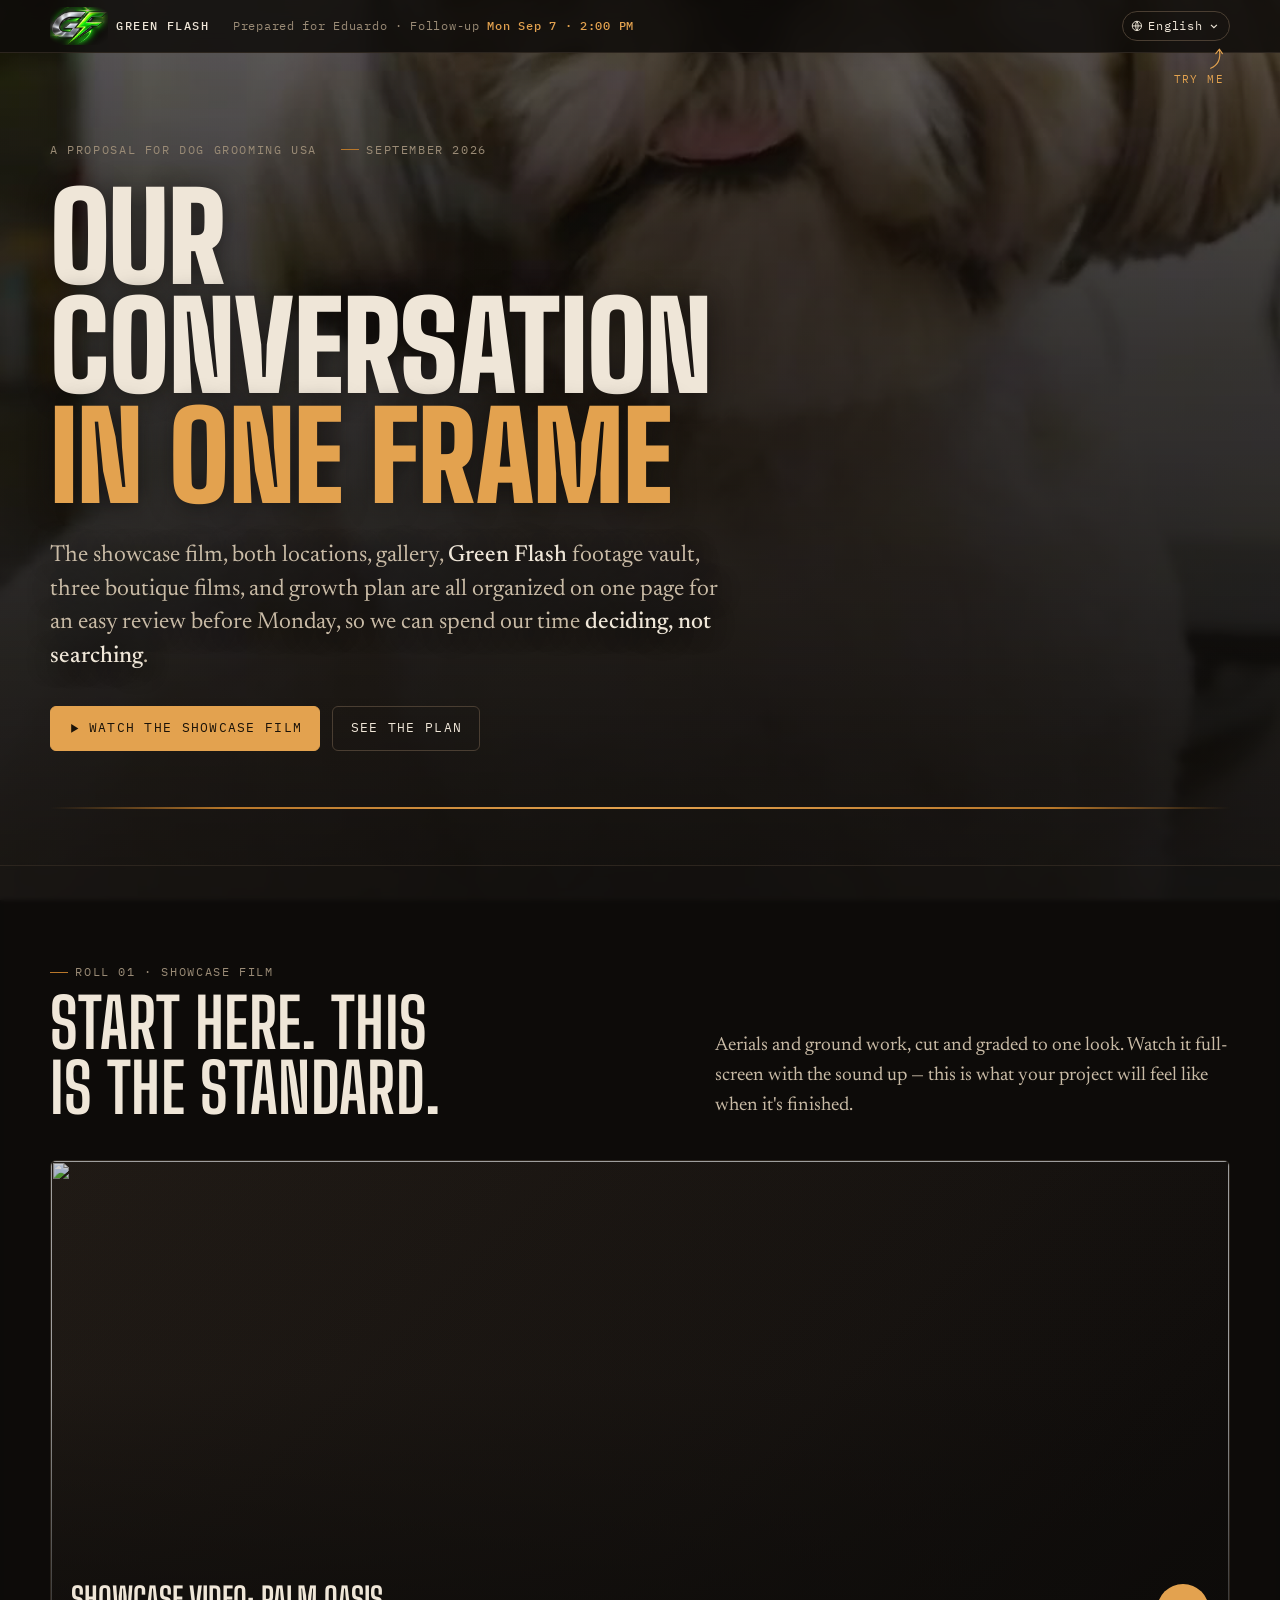
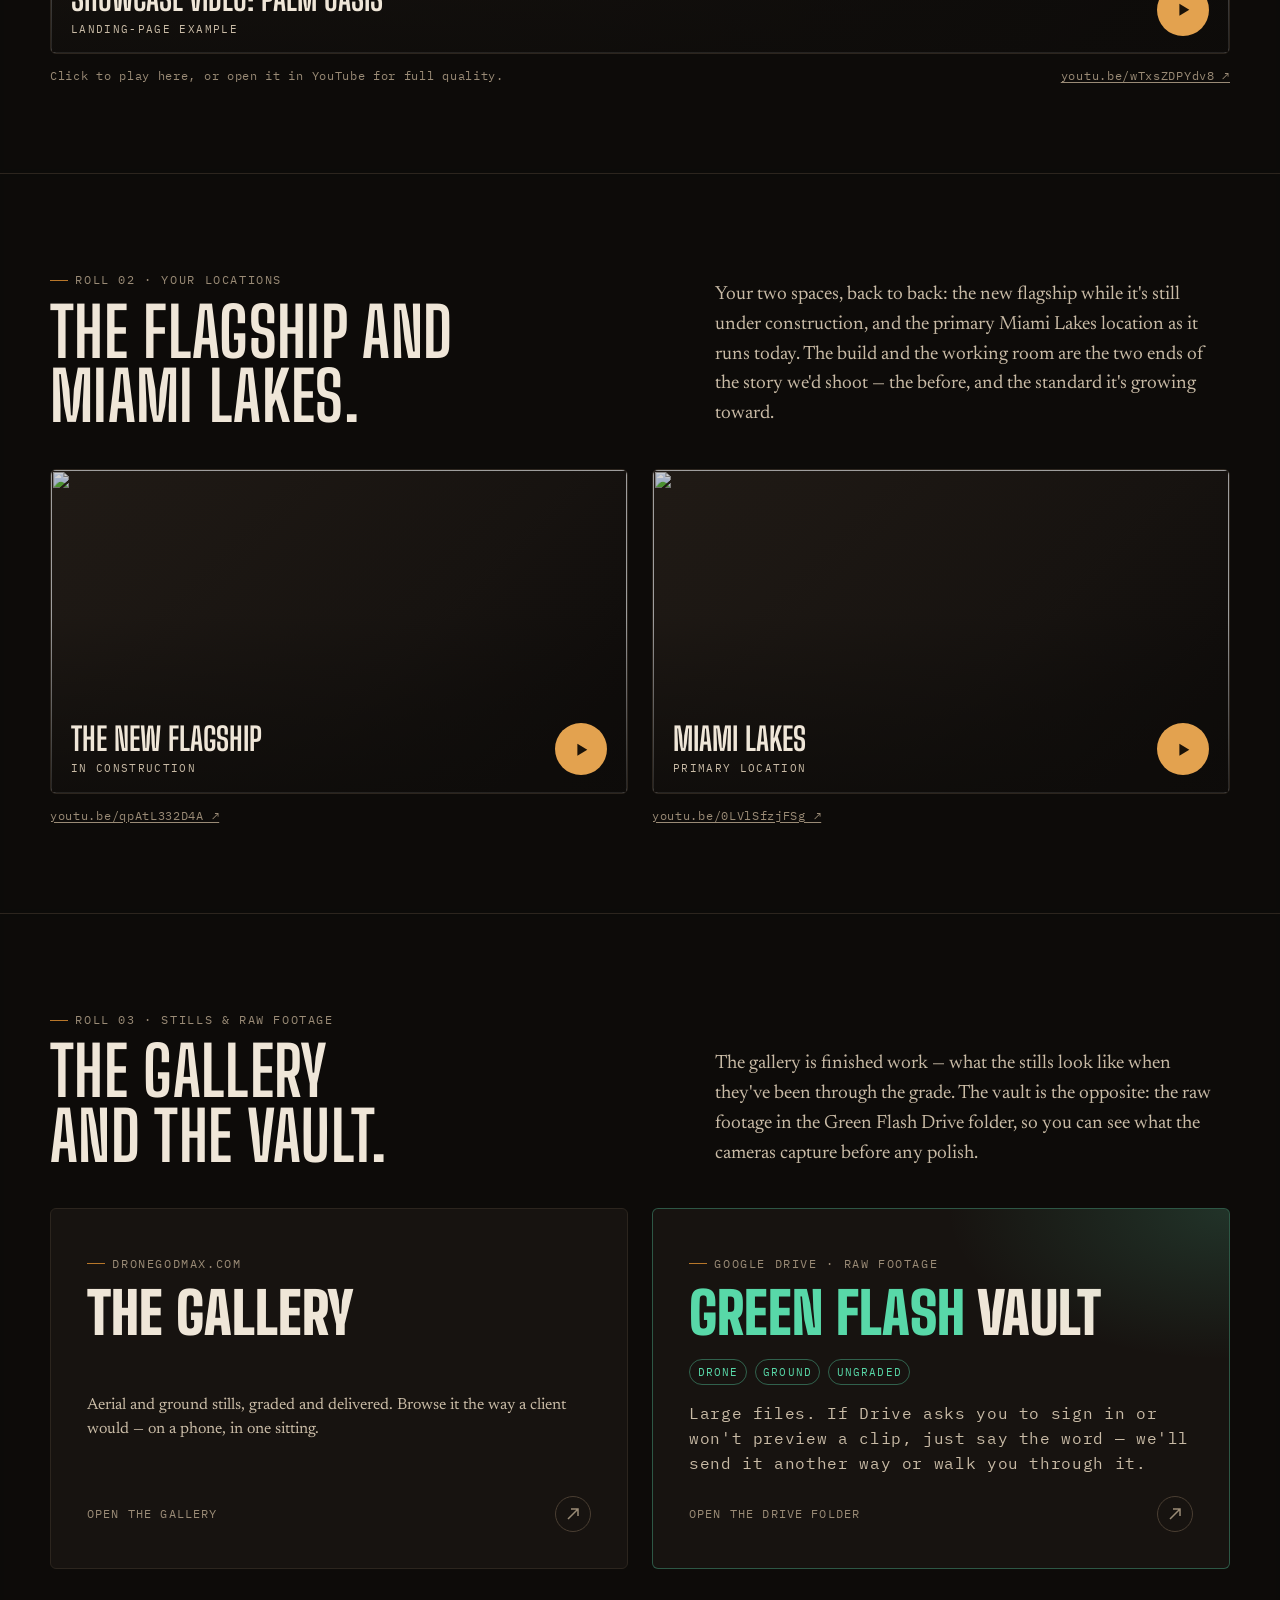
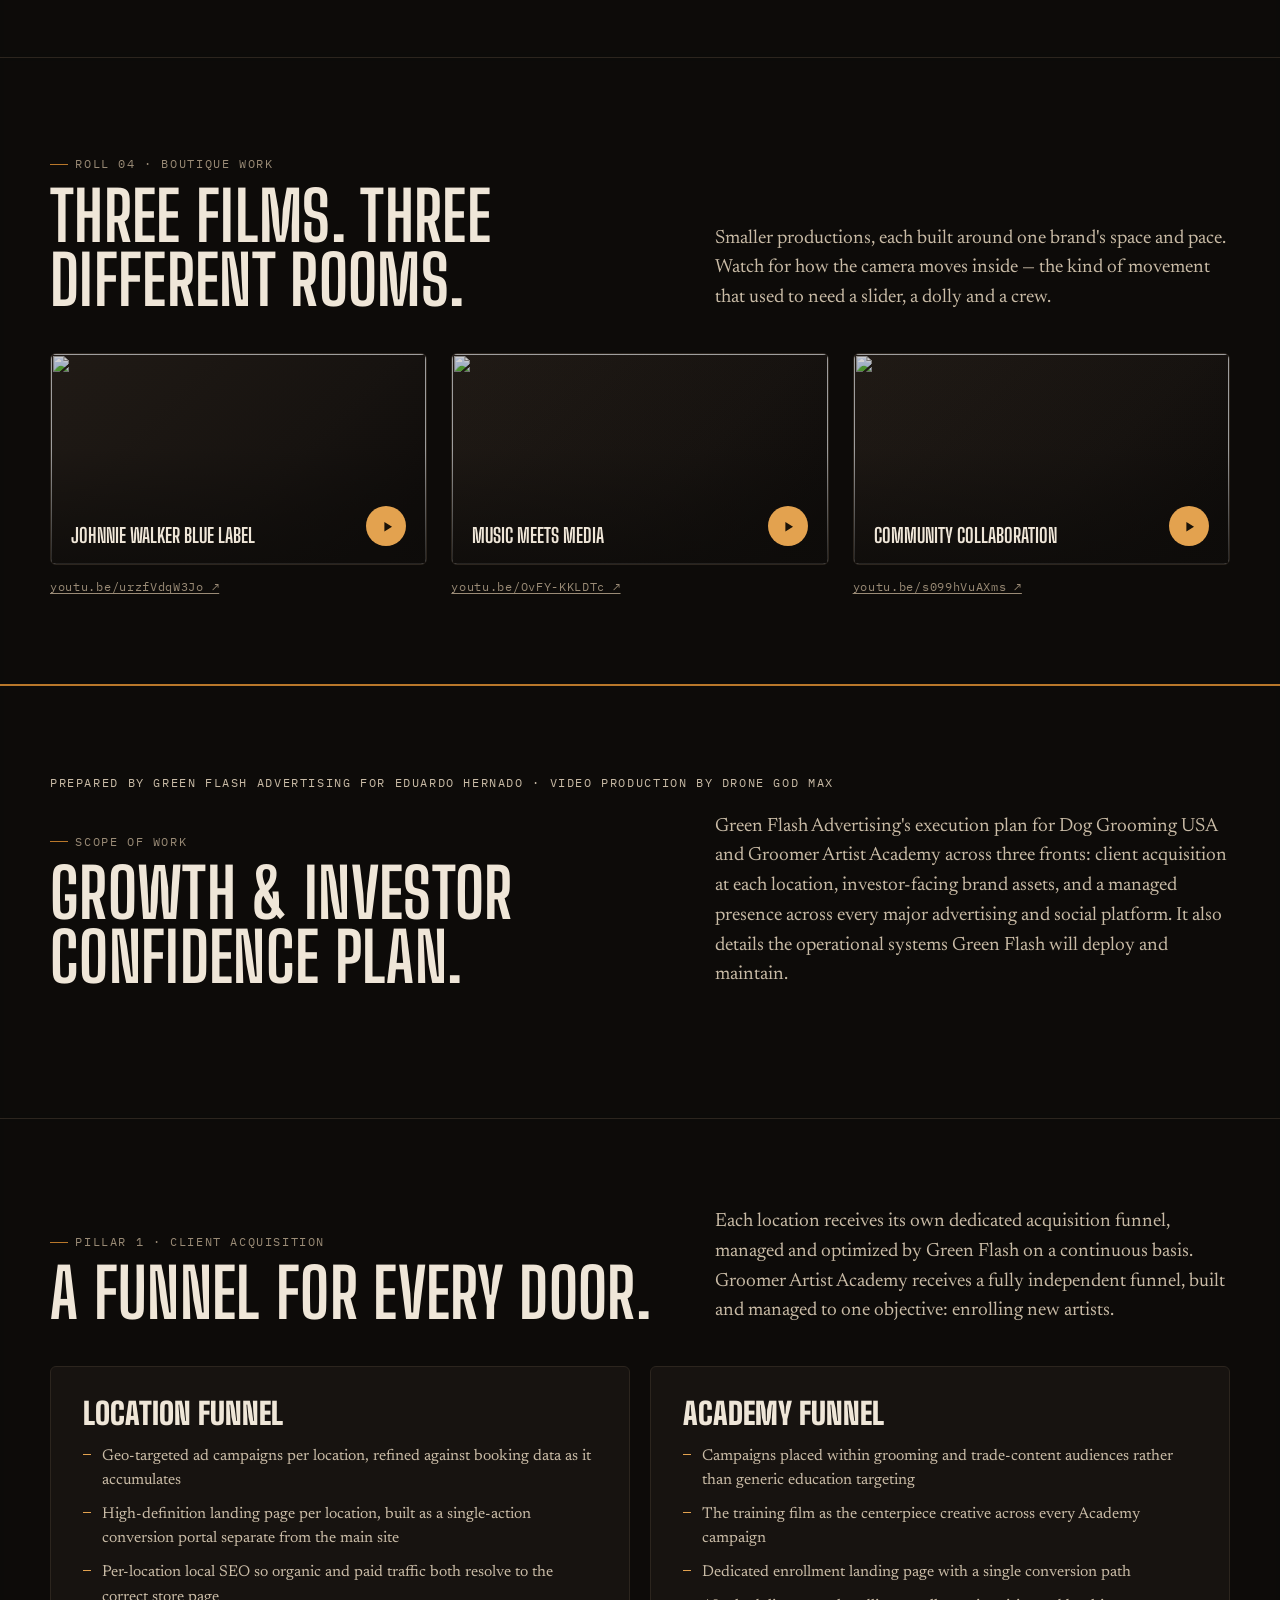
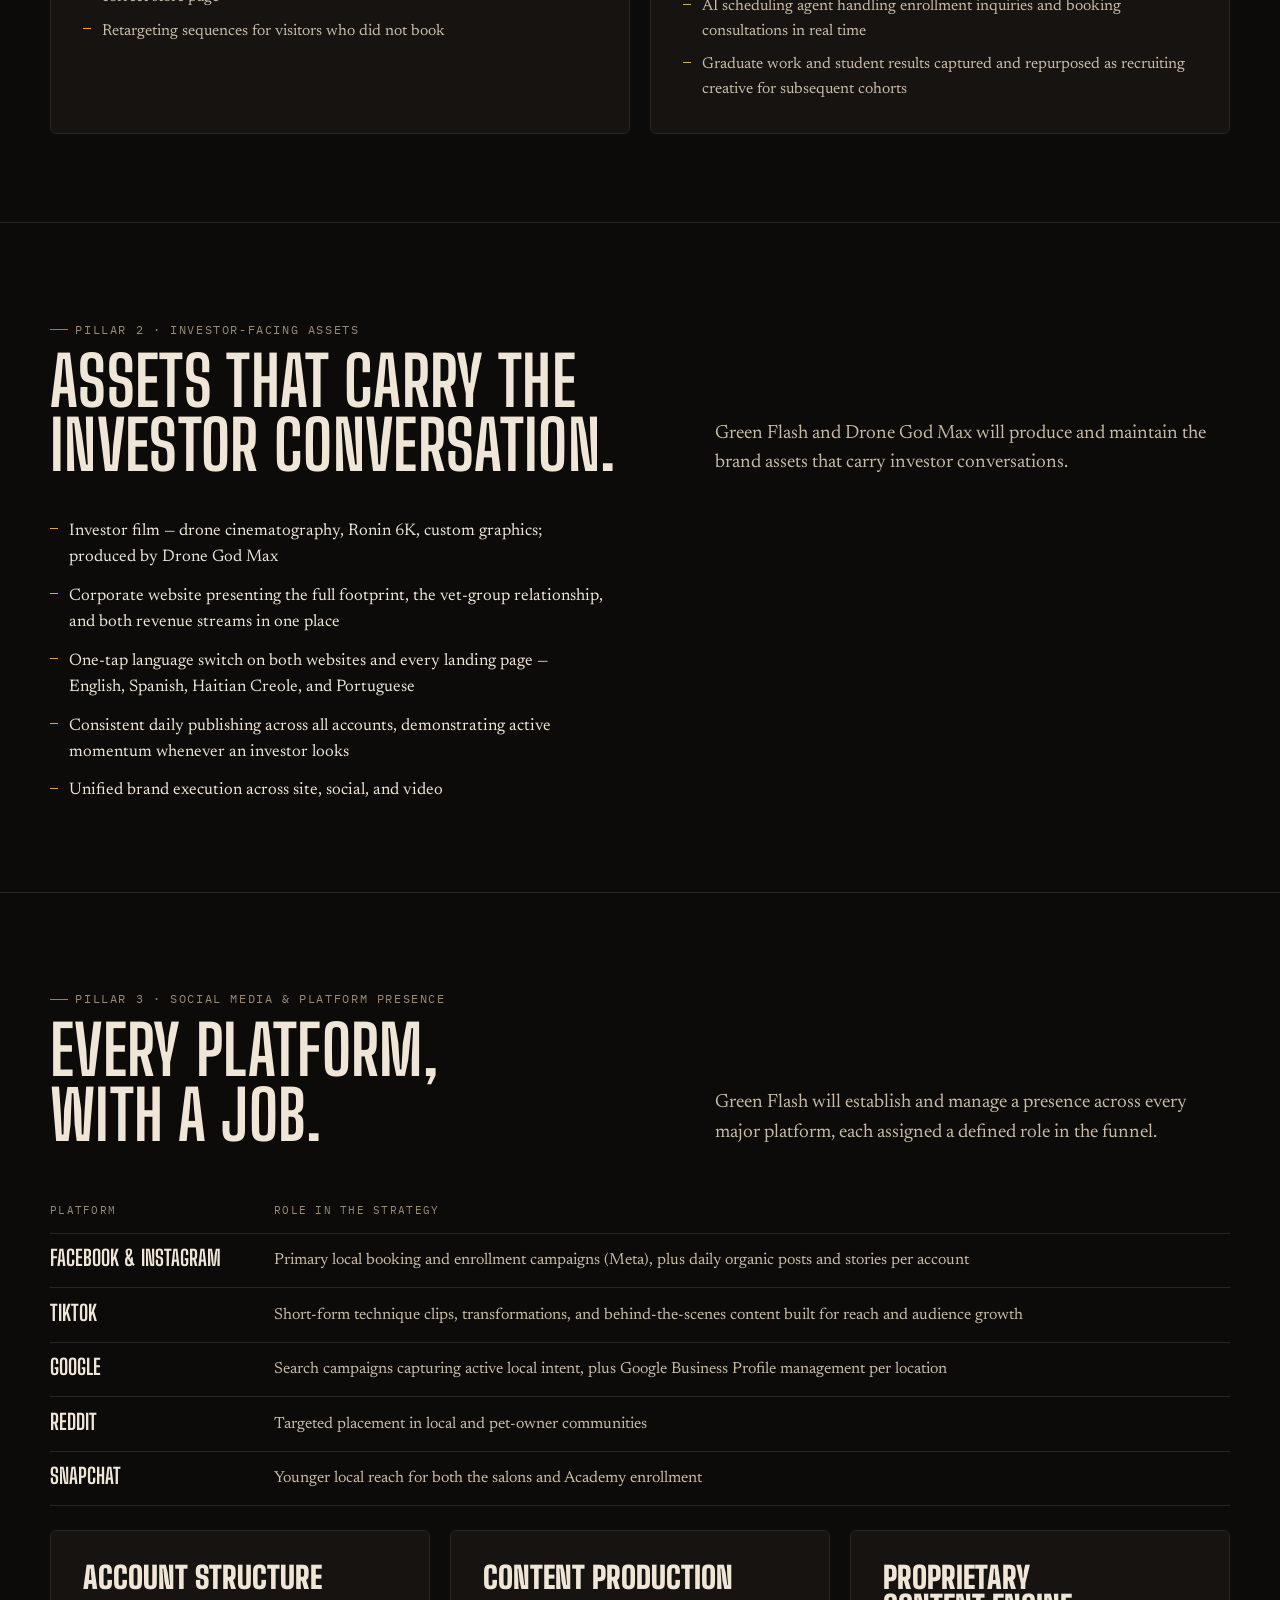
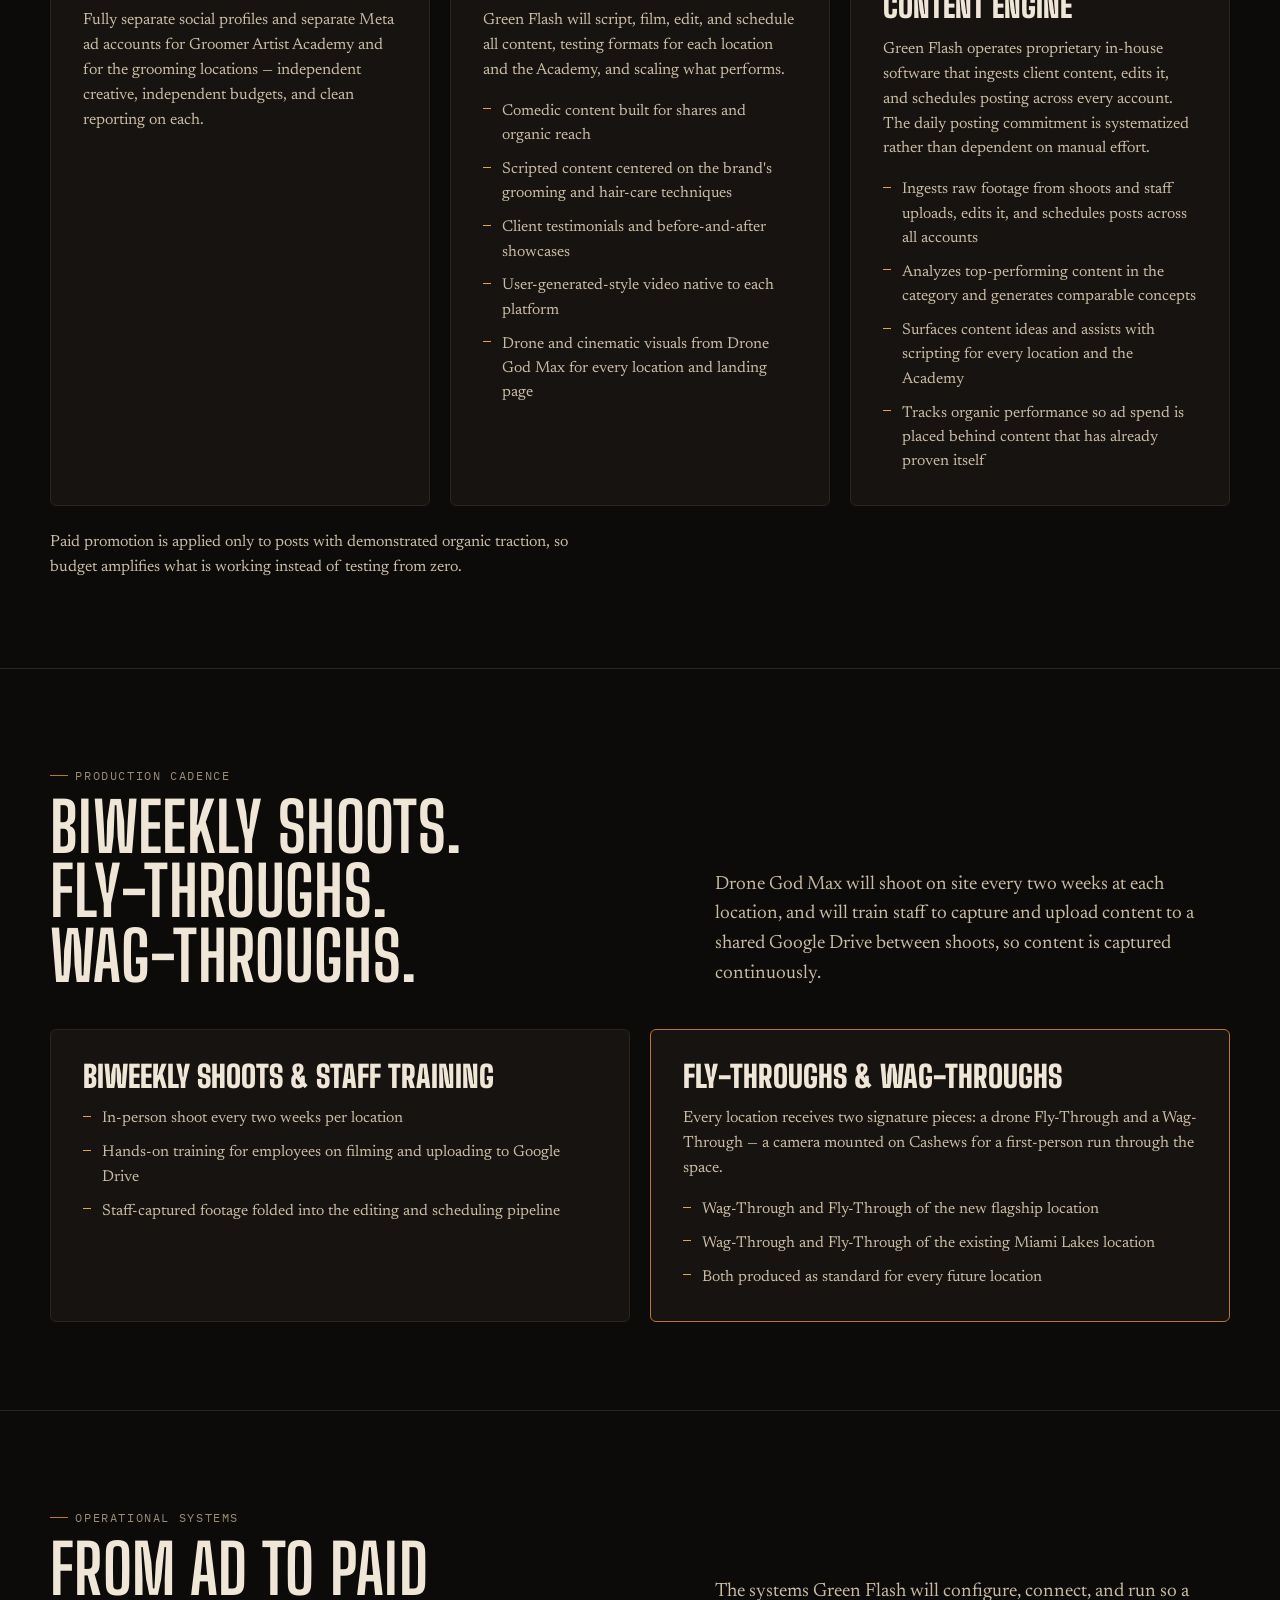
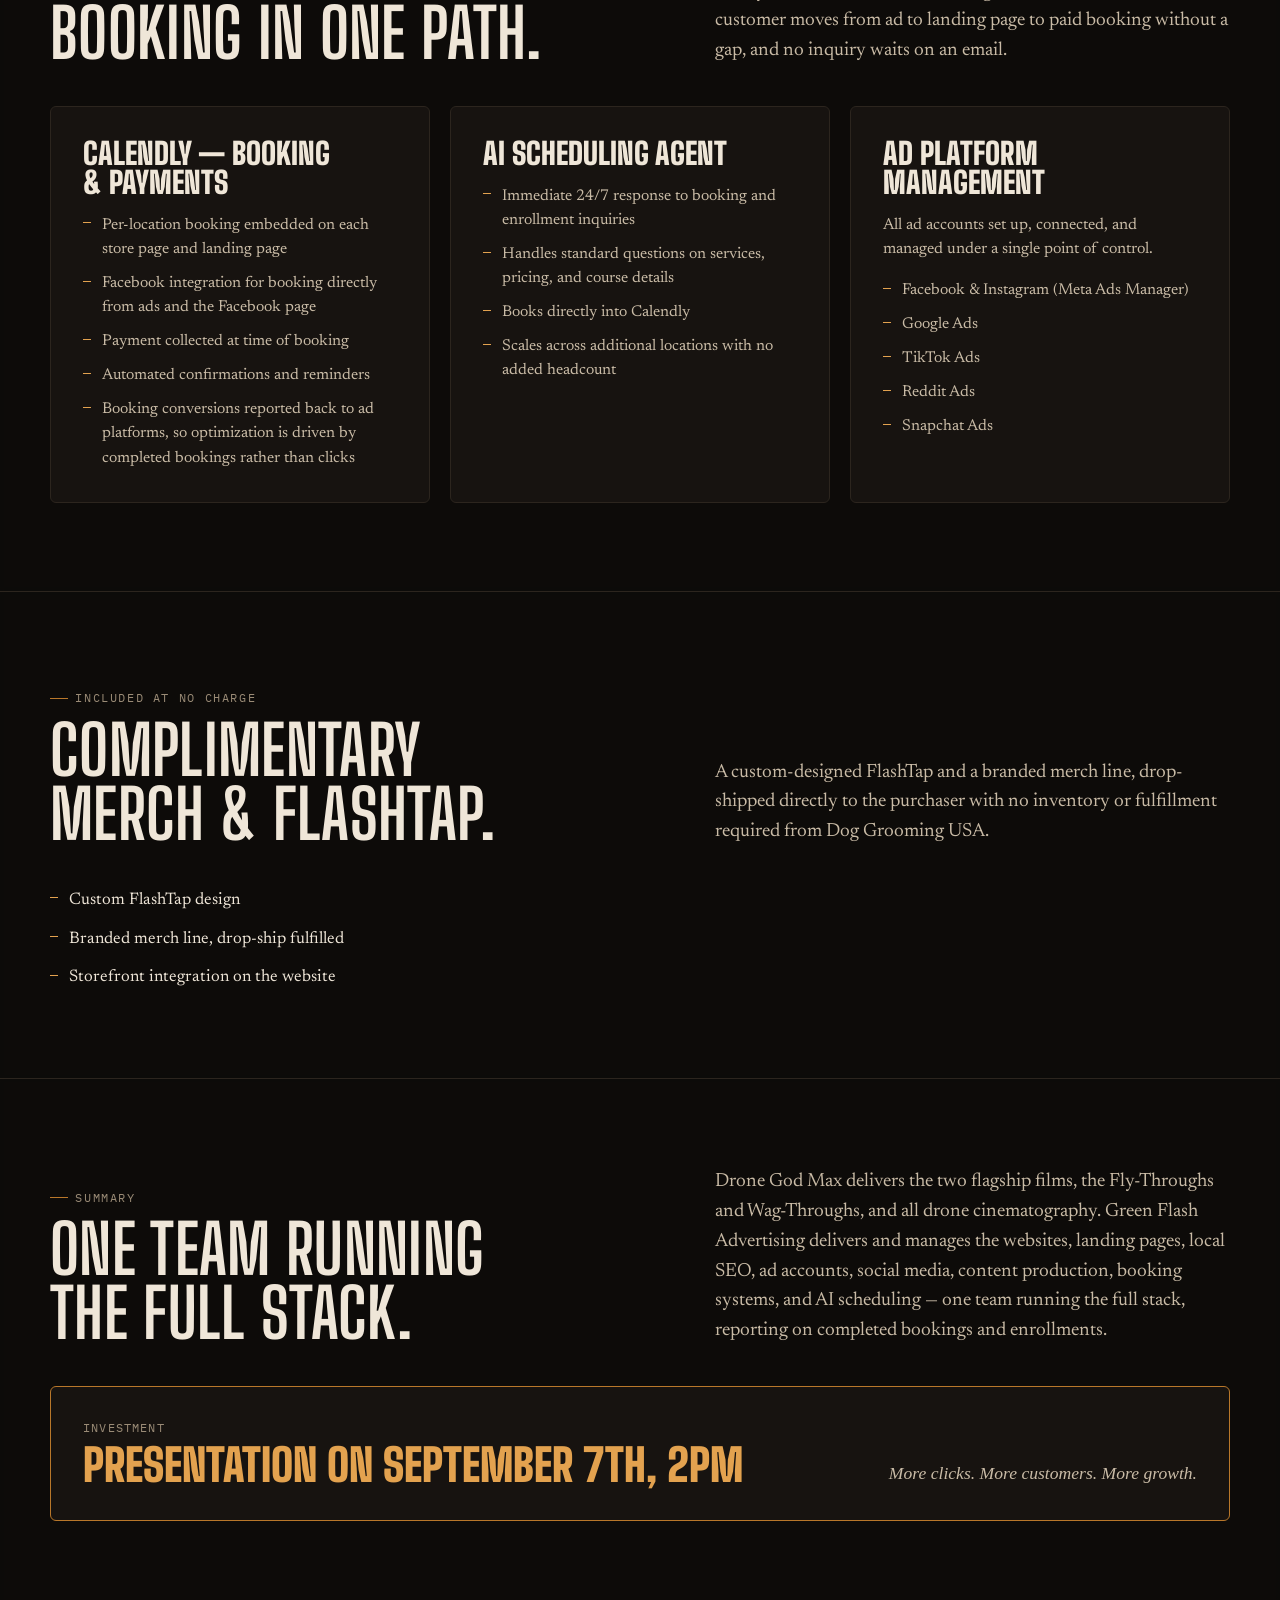
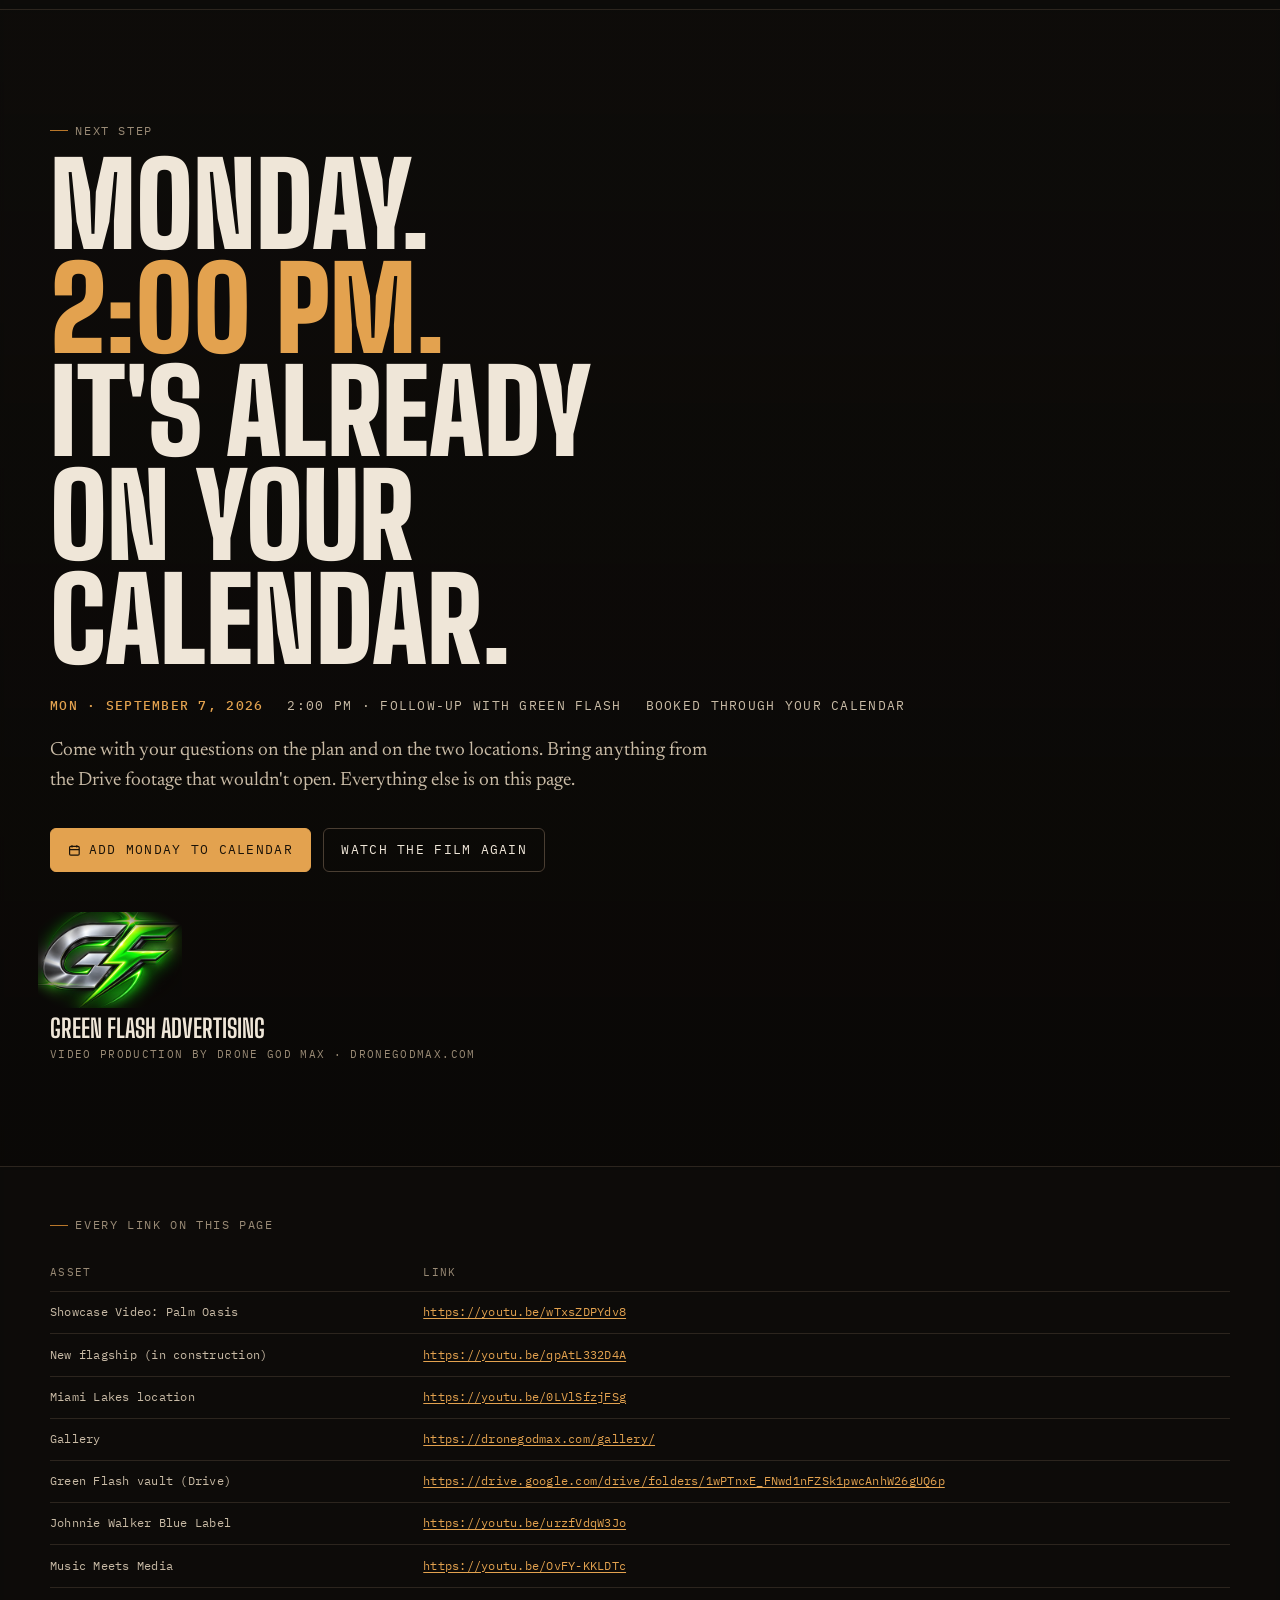
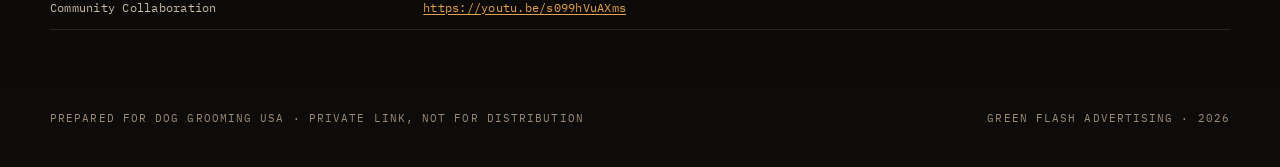
==== commit 837a59e8: "Add the Green Flash mark: top bar, signature, tab icon Cropped from the supplied logo, blended with " ====
--- a/index.html
+++ b/index.html
@@ -11,6 +11,8 @@
 <meta property="og:image" content="https://eduardo.greenflashusa.com/media/bg-landscape.jpg">
 <meta property="og:url" content="https://eduardo.greenflashusa.com/">
 <link rel="canonical" href="https://eduardo.greenflashusa.com/">
+<link rel="icon" type="image/png" sizes="32x32" href="media/favicon-32.png">
+<link rel="apple-touch-icon" href="media/apple-touch-icon.png">
 <link rel="preconnect" href="https://fonts.googleapis.com">
 <link rel="preconnect" href="https://fonts.gstatic.com" crossorigin>
 <link rel="stylesheet" href="https://fonts.googleapis.com/css2?family=Big+Shoulders+Display:wght@700;900&family=IBM+Plex+Mono:wght@400;500&family=Newsreader:ital,opsz,wght@0,6..72,400;0,6..72,500;1,6..72,400&display=swap">
@@ -108,7 +110,9 @@
     min-height: 3.25rem;
     font-family: var(--mono); font-size: .74rem; letter-spacing: .06em;
   }
-  .topbar .brand { color: var(--ink); text-decoration: none; font-weight: 500; letter-spacing: .12em; text-transform: uppercase; white-space: nowrap; }
+  .topbar .brand { display: inline-flex; align-items: center; gap: .55rem; color: var(--ink); text-decoration: none; font-weight: 500; letter-spacing: .12em; text-transform: uppercase; white-space: nowrap; }
+  .brand__mark, .sig__mark { mix-blend-mode: screen; -webkit-mask-image: radial-gradient(ellipse 62% 62% at 50% 50%, #000 55%, transparent 100%); mask-image: radial-gradient(ellipse 62% 62% at 50% 50%, #000 55%, transparent 100%); }
+  .brand__mark { height: 2.4rem; width: auto; margin: -.3rem 0; }
   .topbar .when { color: var(--ink-muted); text-align: left; }
   .topbar .when b { color: var(--amber); font-weight: 500; }
   .topbar__left { display: flex; align-items: center; gap: 1.5rem; min-width: 0; }
@@ -394,6 +398,7 @@
   .close__when b { color: var(--amber); font-weight: 500; }
   .close p { margin-top: 1.25rem; color: var(--ink-2); }
   .sig { margin-top: 2.5rem; display: grid; gap: .25rem; }
+  .sig__mark { height: 6rem; width: auto; margin: 0 0 .25rem -.75rem; justify-self: start; }
   .sig .name { font-family: var(--display); font-weight: 700; font-size: 1.6rem; text-transform: uppercase; line-height: 1; }
   .sig .role { font-family: var(--mono); font-size: .7rem; letter-spacing: .12em; text-transform: uppercase; color: var(--ink-muted); }
 
@@ -423,7 +428,7 @@
 <header class="topbar">
   <div class="wrap">
     <div class="topbar__left">
-      <a class="brand" href="#top">Green Flash</a>
+      <a class="brand" href="#top"><img class="brand__mark" src="media/gf-mark.jpg" alt="" width="720" height="480">Green Flash</a>
       <div class="when" data-i18n="top.prepared">Prepared for Eduardo <span>· Follow-up</span> <b>Mon Sep 7 · 2:00 PM</b></div>
     </div>
     <div class="topbar__right">
@@ -921,6 +926,7 @@
         <a class="btn btn--line" href="#reel" data-i18n="close.cta2">Watch the film again</a>
       </div>
       <div class="sig">
+        <img class="sig__mark" src="media/gf-mark.jpg" alt="Green Flash" width="720" height="480">
         <span class="name">Green Flash Advertising</span>
         <span class="role" data-i18n="sig.role">Video production by Drone God Max · dronegodmax.com</span>
       </div>
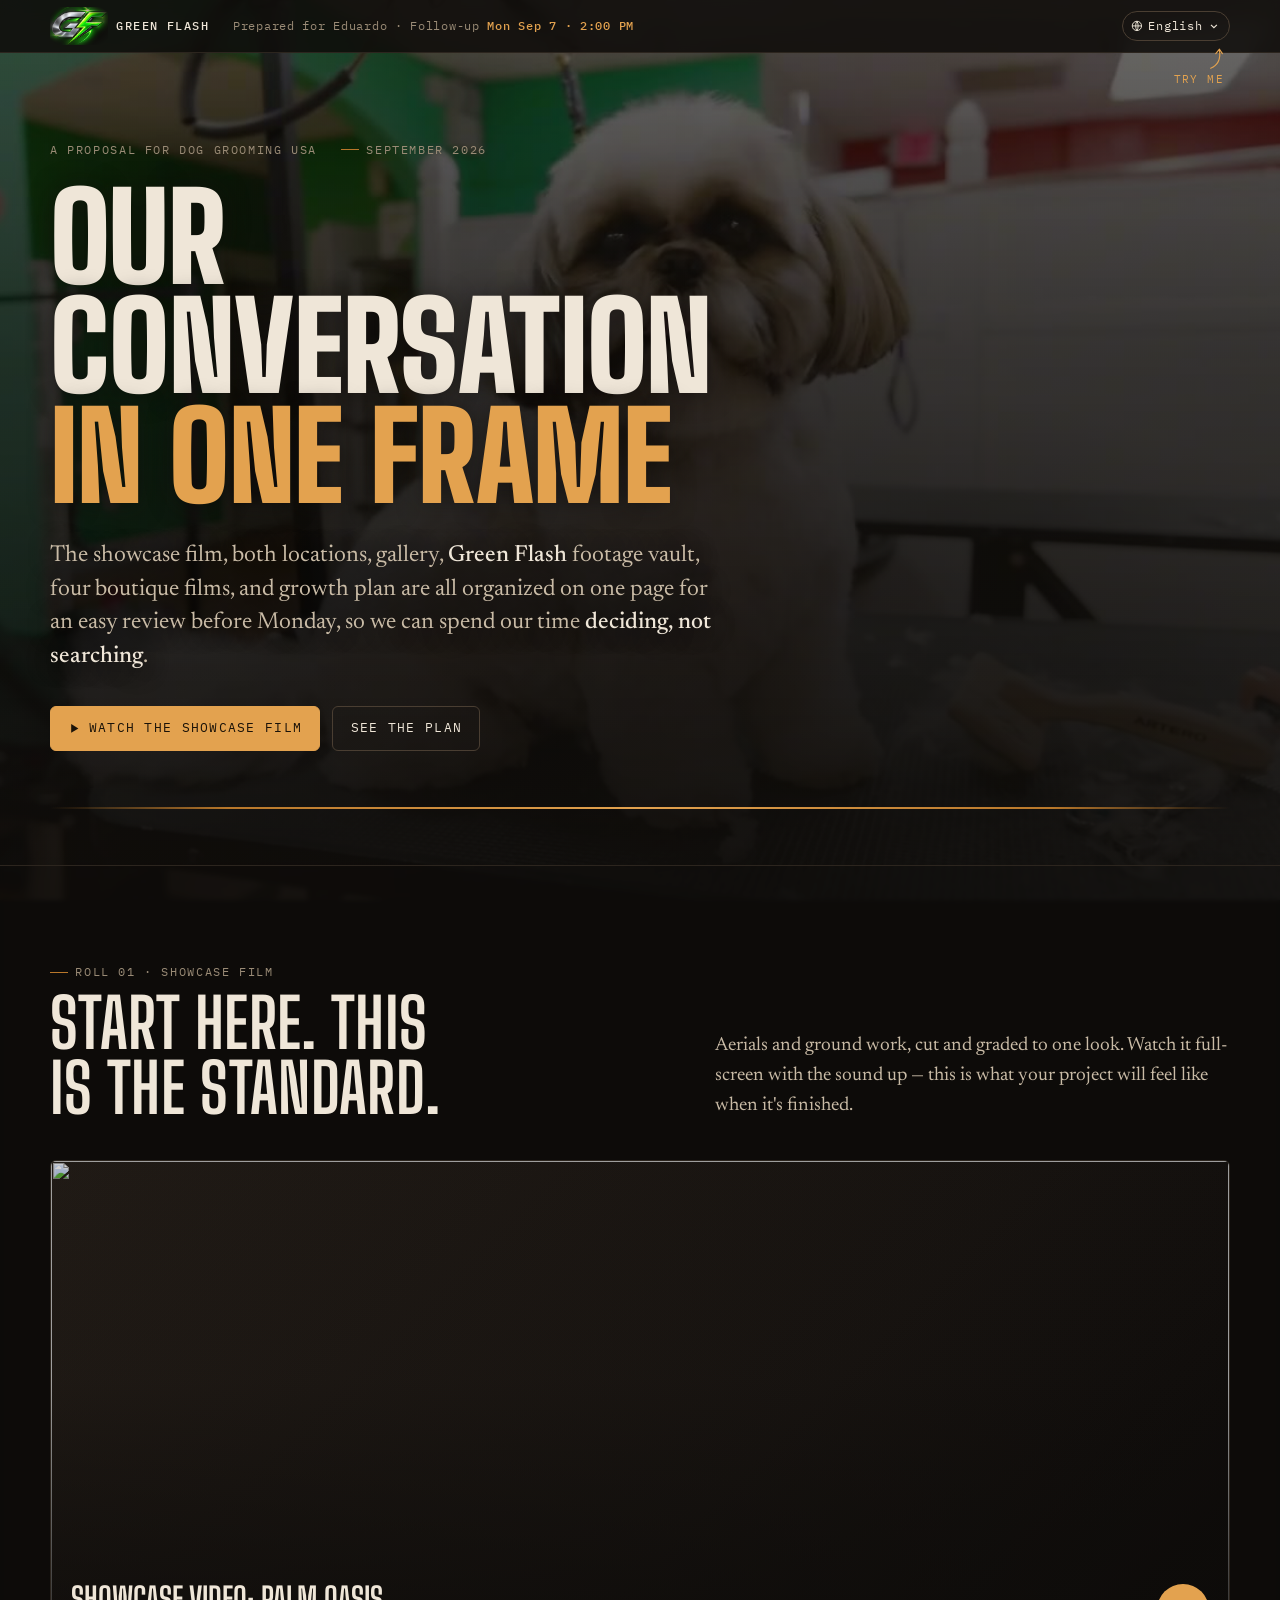
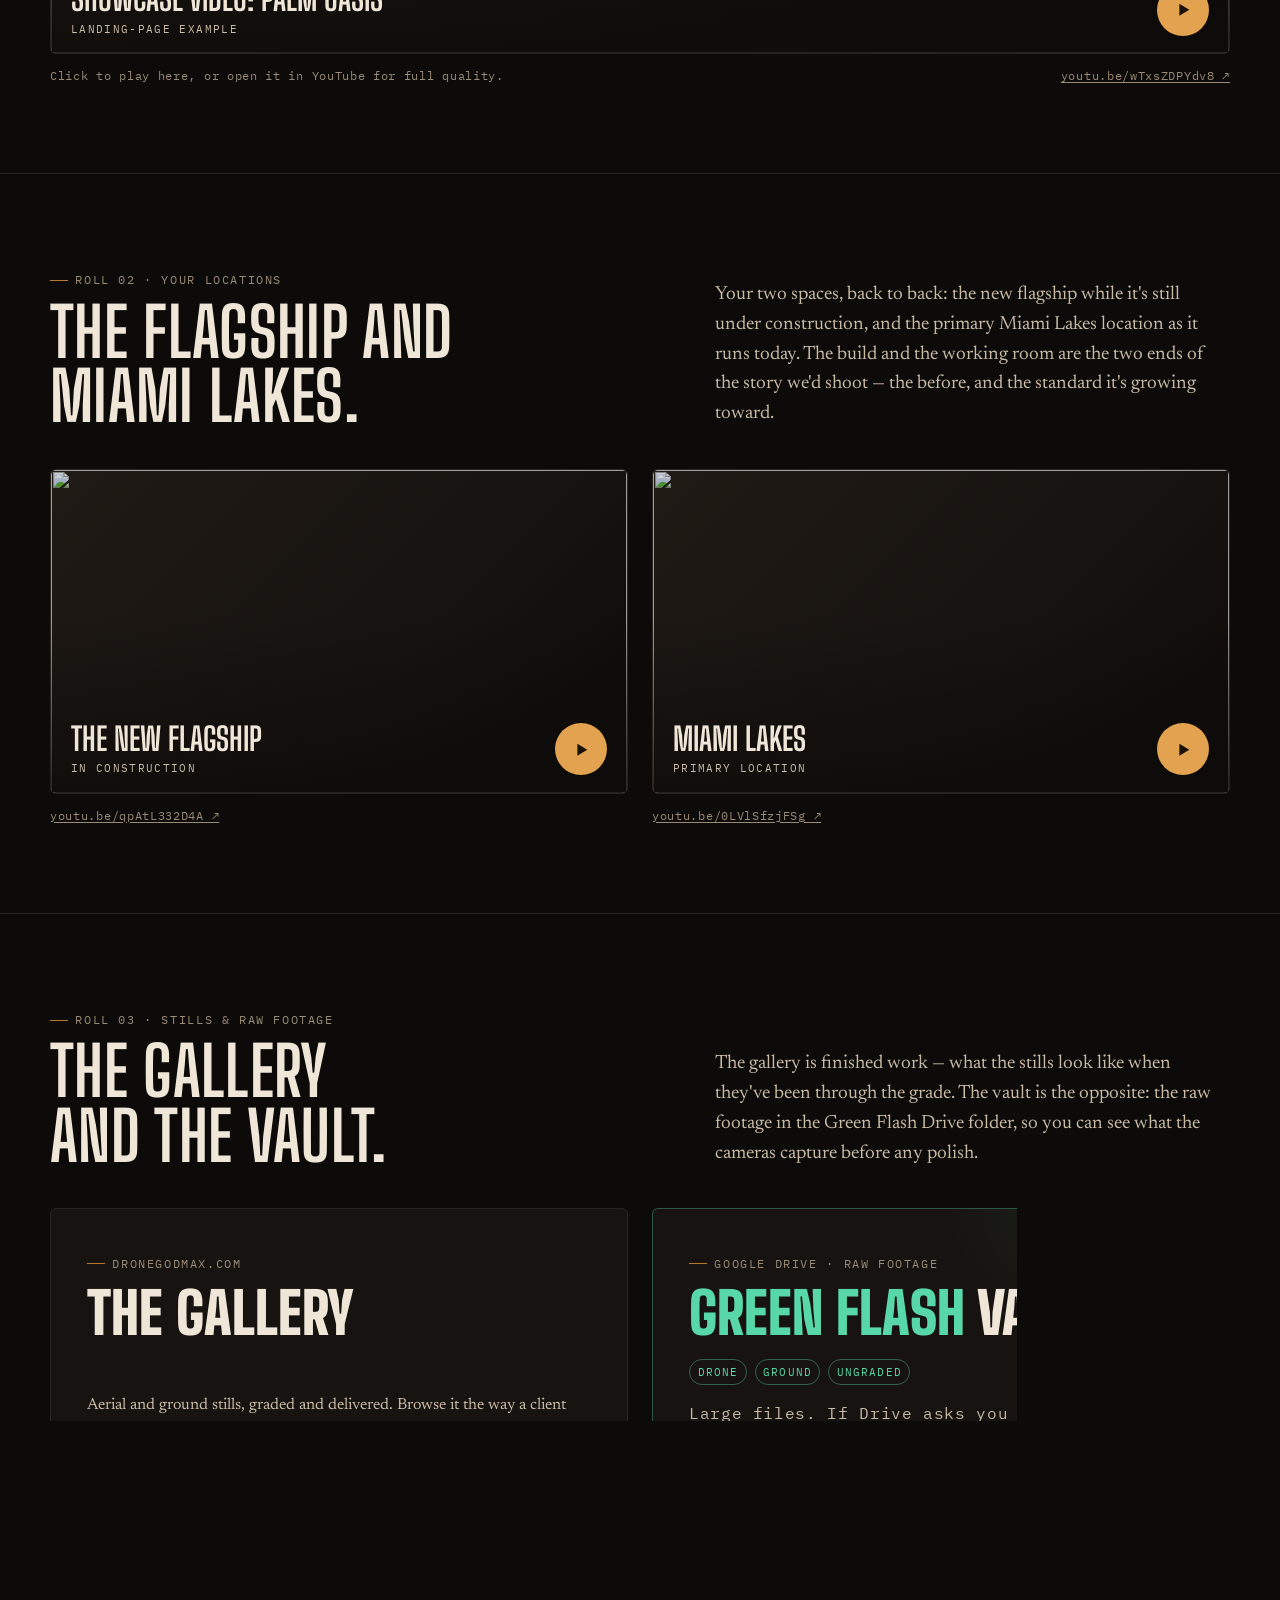
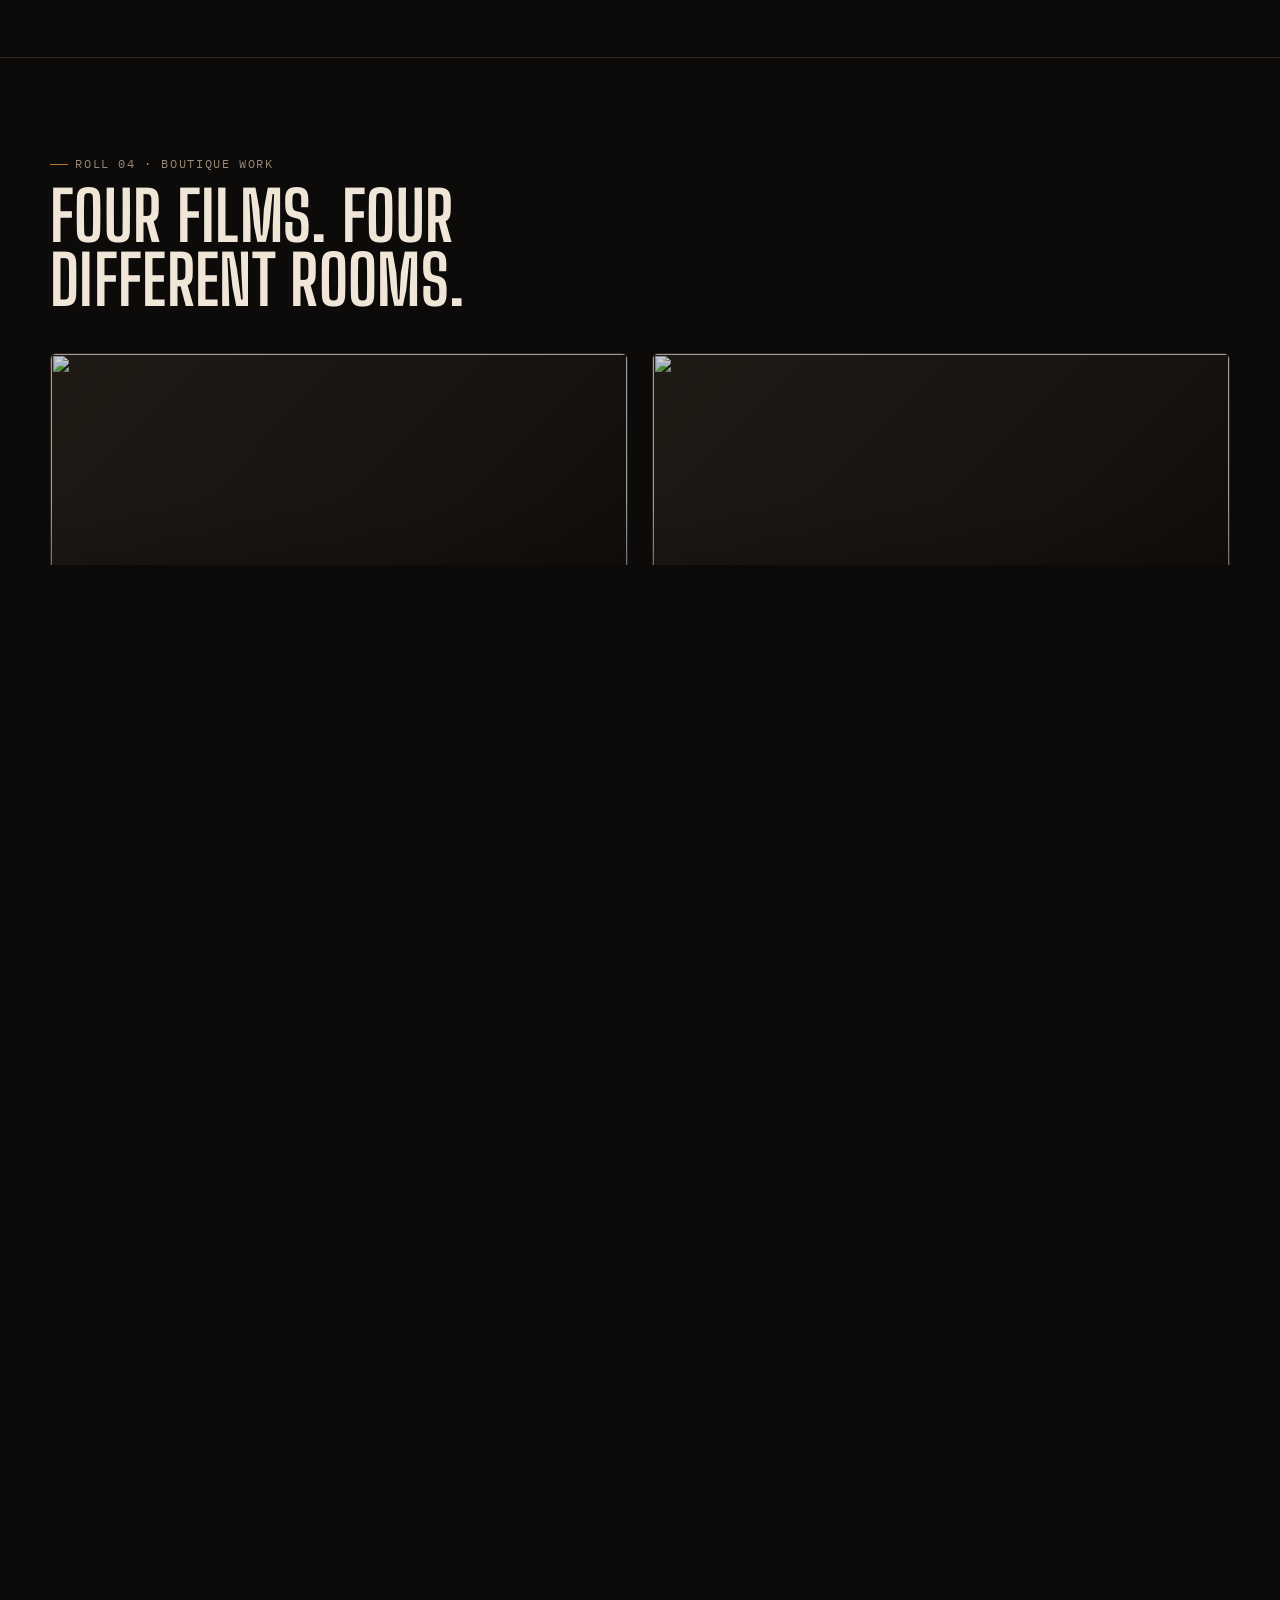
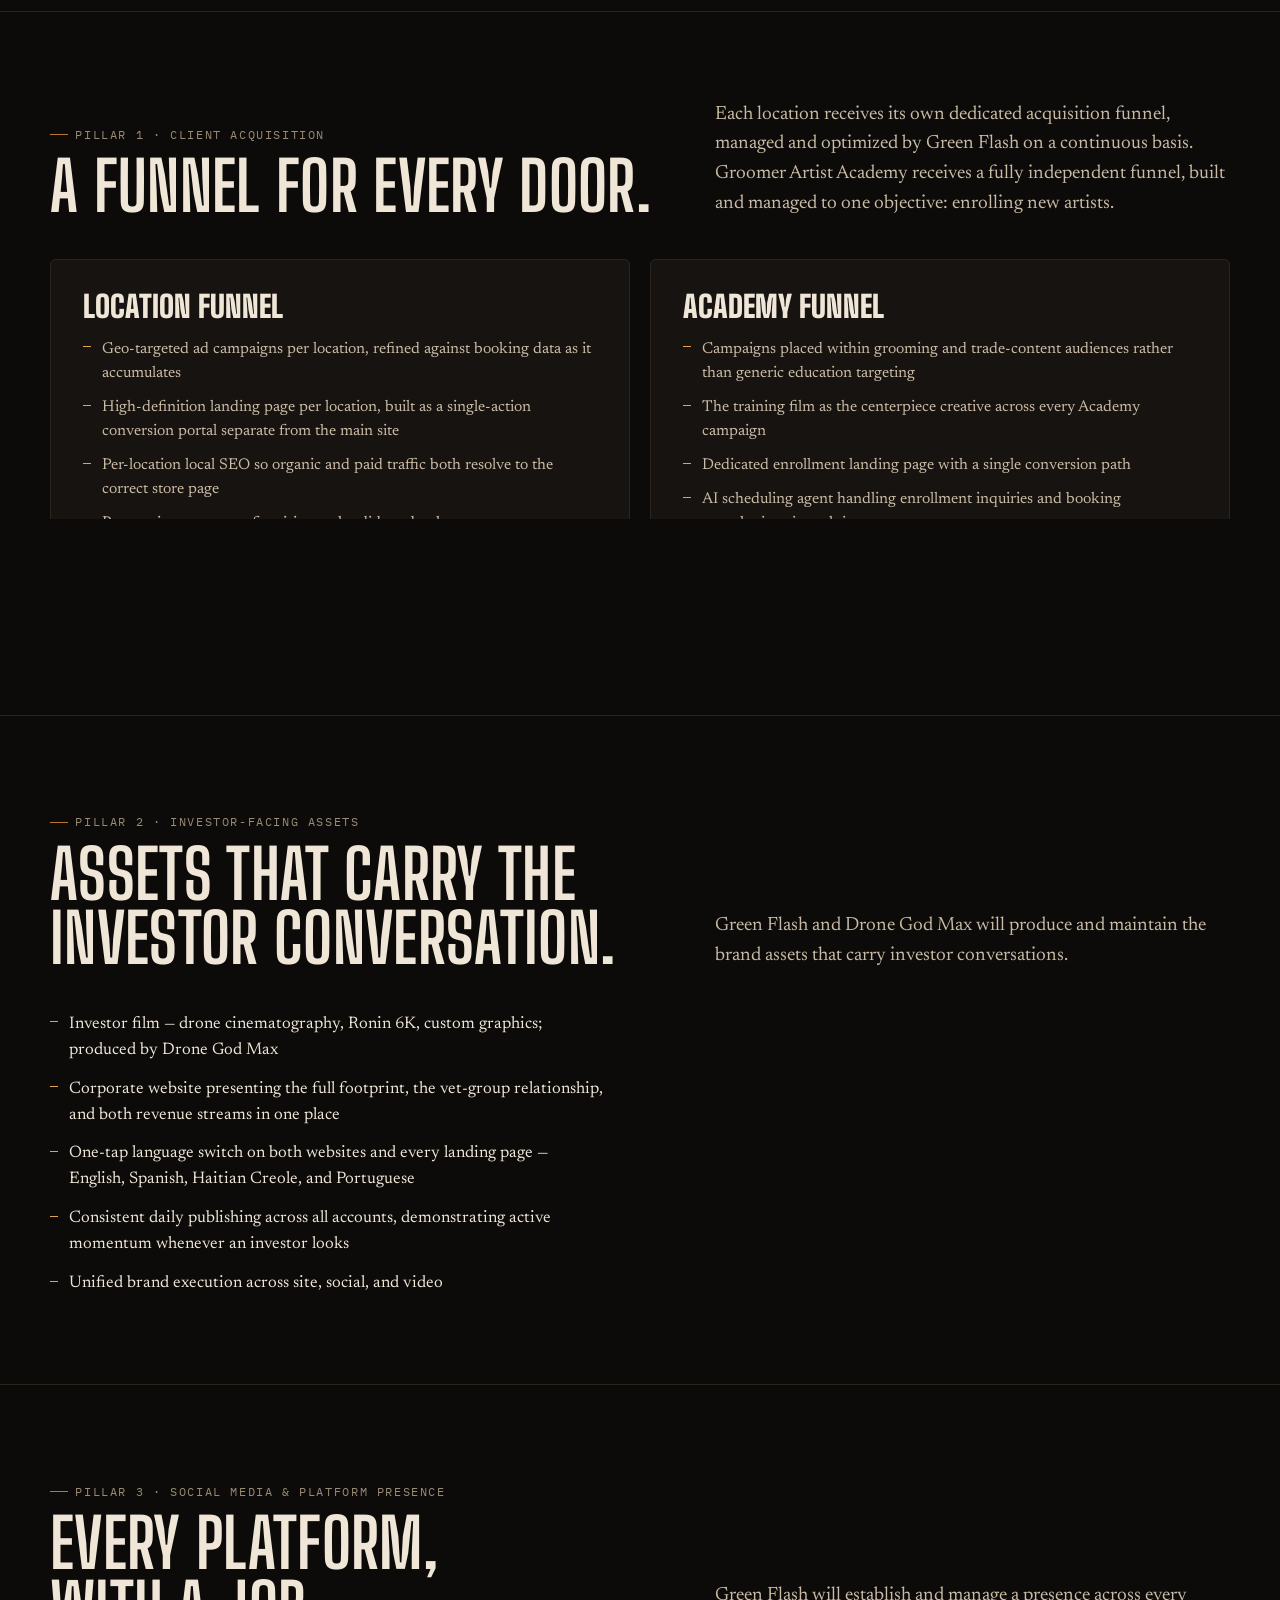
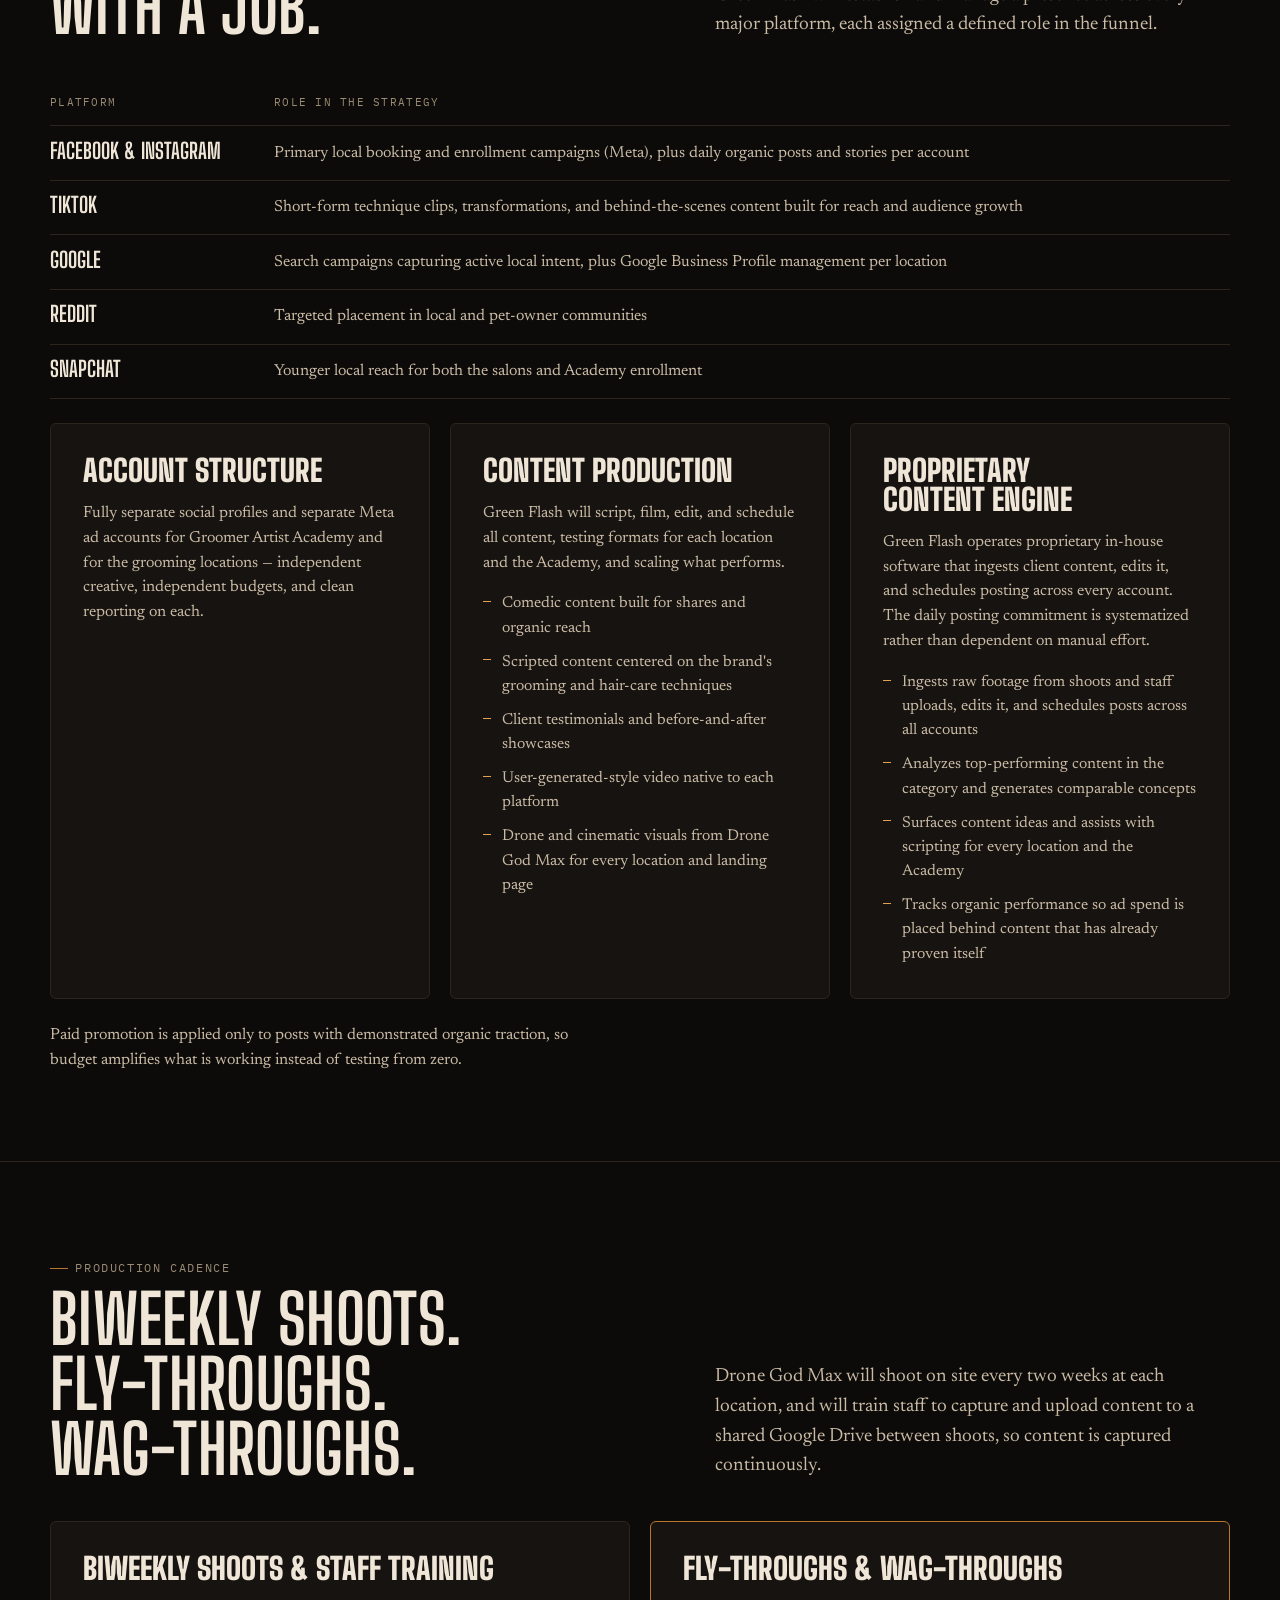
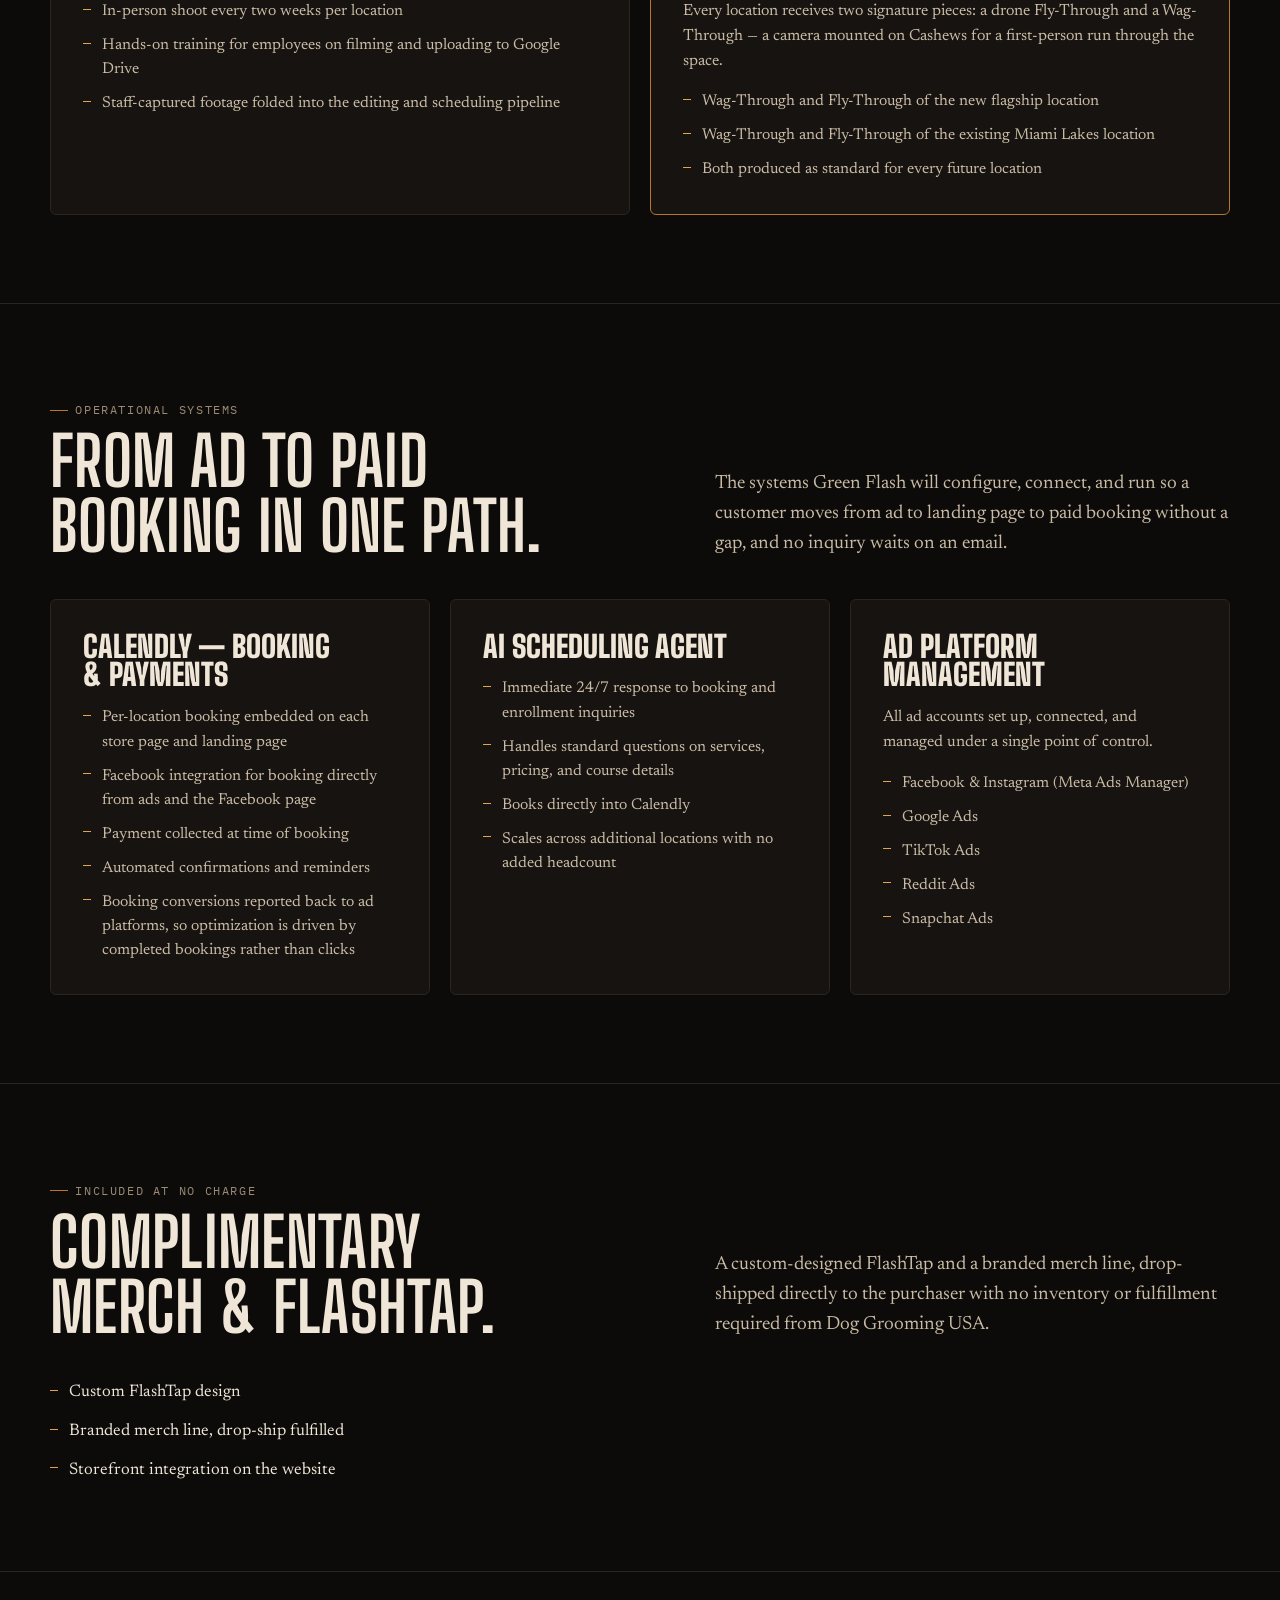
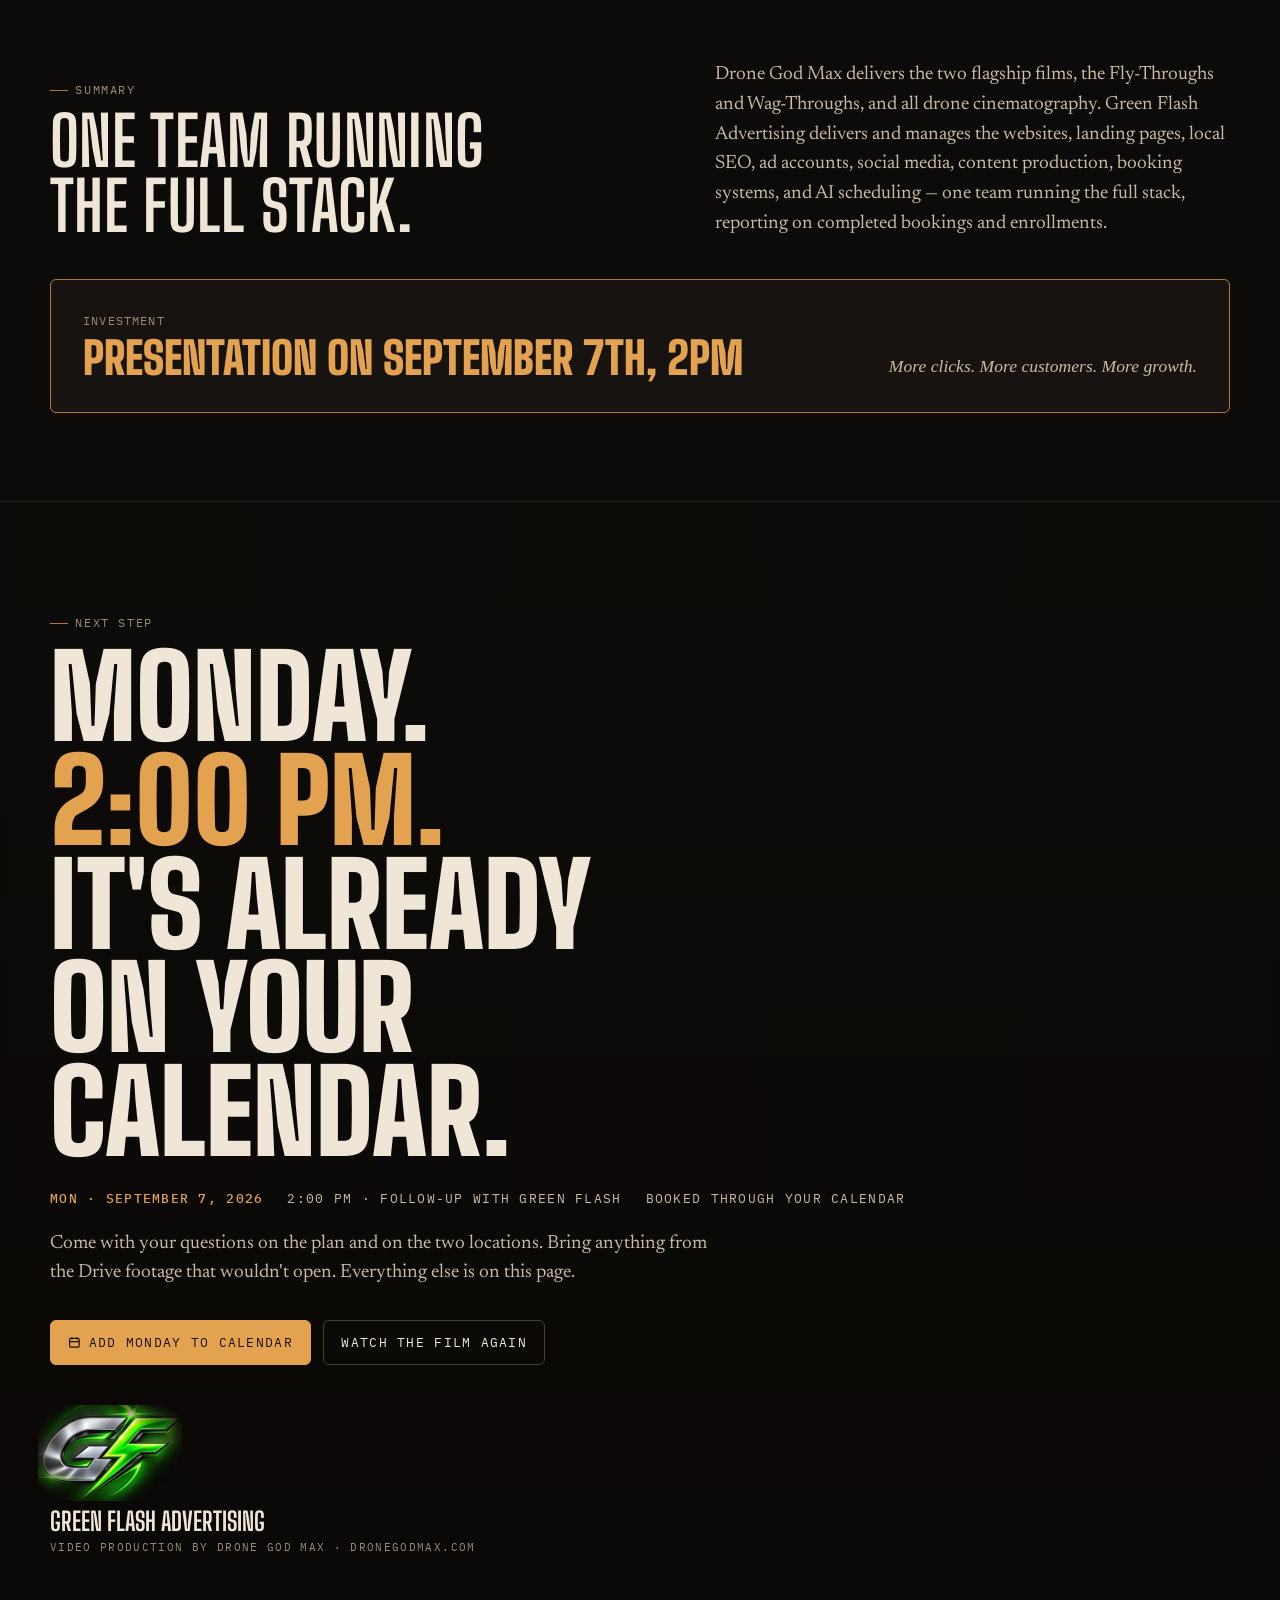
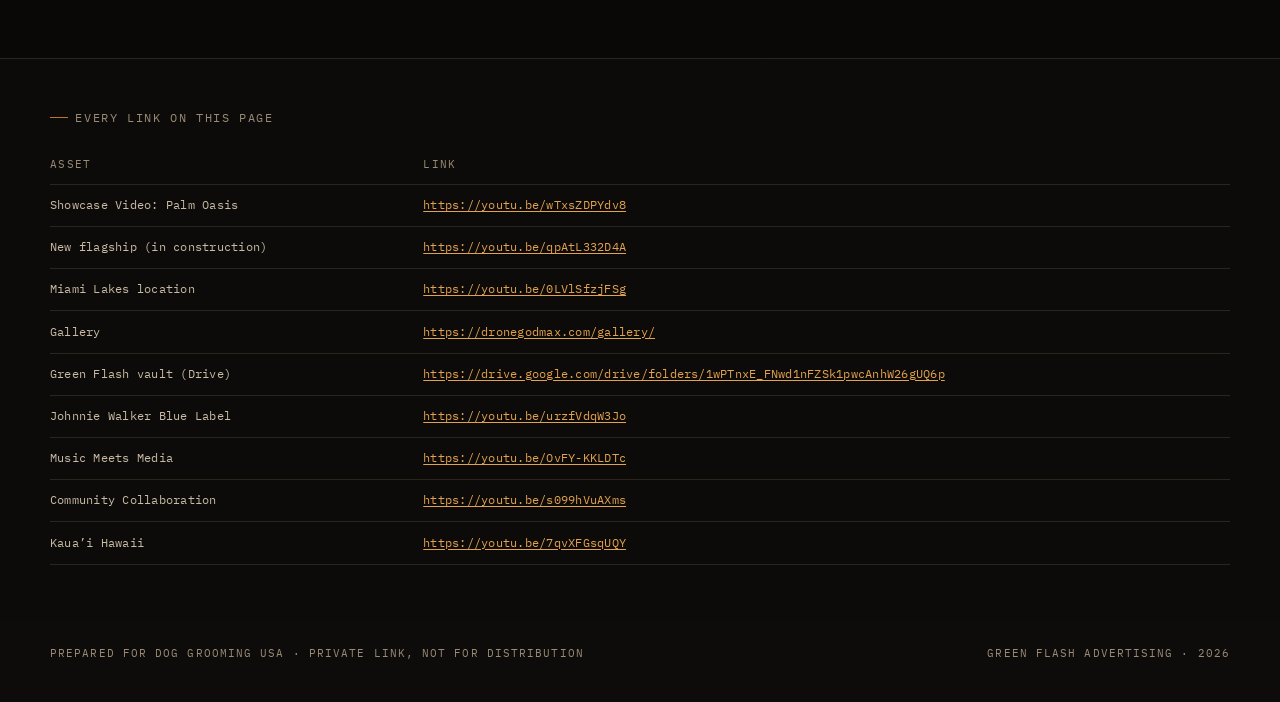
==== commit b26f4594: "Boutique roll: drop the side note, add Kaua'i Hawaii as a fourth film Four films now sit two by two." ====
--- a/index.html
+++ b/index.html
@@ -465,7 +465,7 @@
       </div>
       <h1 data-i18n="hero.h1">Our conversation <em>in one frame</em></h1>
       <p class="hero__lede" data-i18n="hero.lede">
-        The showcase film, both locations, gallery, <strong>Green Flash</strong> footage vault, three boutique films, and growth plan are all organized on one page for an easy review before Monday, so we can spend our time <strong>deciding, not searching</strong>.
+        The showcase film, both locations, gallery, <strong>Green Flash</strong> footage vault, four boutique films, and growth plan are all organized on one page for an easy review before Monday, so we can spend our time <strong>deciding, not searching</strong>.
       </p>
       <div class="hero__cta">
         <a class="btn btn--fill" href="#reel">
@@ -610,14 +610,11 @@
       <div class="roll__head">
         <div>
           <span class="slate" data-i18n="r3.slate">Roll 04 · Boutique work</span>
-          <h2 data-i18n="r3.h2">Three films. Three different rooms.</h2>
-        </div>
-        <div class="roll__note">
-          <p data-i18n="r3.note">Smaller productions, each built around one brand's space and pace. Watch for how the camera moves inside — the kind of movement that used to need a slider, a dolly and a crew.</p>
-        </div>
-      </div>
-
-      <div class="grid-3">
+          <h2 data-i18n="r3.h2">Four films. Four different rooms.</h2>
+        </div>
+      </div>
+
+      <div class="grid-2">
         <!-- LINK: boutique film 1 — https://youtu.be/urzfVdqW3Jo -->
         <figure class="film">
           <button class="film__frame" type="button" data-yt="urzfVdqW3Jo" aria-label="Play Johnnie Walker Blue Label" data-i18n-aria="play.b1">
@@ -655,6 +652,19 @@
             </span>
           </button>
           <figcaption class="film__caption"><a href="https://youtu.be/s099hVuAXms" target="_blank" rel="noopener">youtu.be/s099hVuAXms ↗</a></figcaption>
+        </figure>
+
+        <!-- LINK: boutique film 4 — https://youtu.be/7qvXFGsqUQY -->
+        <figure class="film">
+          <button class="film__frame" type="button" data-yt="7qvXFGsqUQY" aria-label="Play Kaua’i Hawaii" data-i18n-aria="play.b4">
+            <img src="https://img.youtube.com/vi/7qvXFGsqUQY/maxresdefault.jpg" alt="" loading="lazy"
+                 onerror="this.onerror=null;this.src='https://img.youtube.com/vi/7qvXFGsqUQY/hqdefault.jpg'">
+            <span class="film__meta">
+              <span><span class="film__title">Kaua’i Hawaii</span></span>
+              <span class="film__play" aria-hidden="true"><svg viewBox="0 0 16 16" fill="currentColor"><path d="M4 2.5v11l9-5.5z"/></svg></span>
+            </span>
+          </button>
+          <figcaption class="film__caption"><a href="https://youtu.be/7qvXFGsqUQY" target="_blank" rel="noopener">youtu.be/7qvXFGsqUQY ↗</a></figcaption>
         </figure>
       </div>
     </div>
@@ -949,6 +959,7 @@
             <tr><td>Johnnie Walker Blue Label</td><td><a href="https://youtu.be/urzfVdqW3Jo" target="_blank" rel="noopener">https://youtu.be/urzfVdqW3Jo</a></td></tr>
             <tr><td>Music Meets Media</td><td><a href="https://youtu.be/OvFY-KKLDTc" target="_blank" rel="noopener">https://youtu.be/OvFY-KKLDTc</a></td></tr>
             <tr><td>Community Collaboration</td><td><a href="https://youtu.be/s099hVuAXms" target="_blank" rel="noopener">https://youtu.be/s099hVuAXms</a></td></tr>
+            <tr><td>Kaua’i Hawaii</td><td><a href="https://youtu.be/7qvXFGsqUQY" target="_blank" rel="noopener">https://youtu.be/7qvXFGsqUQY</a></td></tr>
           </tbody>
         </table>
       </div>
@@ -1008,7 +1019,7 @@
   "hero.kicker1": "Una propuesta para Dog Grooming USA",
   "hero.kicker2": "Septiembre 2026",
   "hero.h1": "Nuestra conversación <em>en un solo cuadro</em>",
-  "hero.lede": "El film de muestra, ambos locales, la galería, la bóveda de material <strong>Green Flash</strong>, tres films boutique y el plan de crecimiento están organizados en una sola página para una revisión fácil antes del lunes, así dedicamos nuestro tiempo a <strong>decidir, no a buscar</strong>.",
+  "hero.lede": "El film de muestra, ambos locales, la galería, la bóveda de material <strong>Green Flash</strong>, cuatro films boutique y el plan de crecimiento están organizados en una sola página para una revisión fácil antes del lunes, así dedicamos nuestro tiempo a <strong>decidir, no a buscar</strong>.",
   "hero.cta1": "Ver el film de muestra",
   "hero.cta2": "Ver el plan",
   "r1.slate": "Rollo 01 · Film de muestra",
@@ -1029,8 +1040,7 @@
   "vault.help": "Archivos grandes. Si Drive te pide iniciar sesión o no reproduce un clip, solo avisa — te lo enviamos de otra forma o te guiamos paso a paso.",
   "vault.foot": "Abrir la carpeta de Drive",
   "r3.slate": "Rollo 04 · Trabajo boutique",
-  "r3.h2": "Tres films. Tres espacios distintos.",
-  "r3.note": "Producciones más pequeñas, cada una construida alrededor del espacio y el ritmo de una marca. Fíjate en cómo se mueve la cámara en interiores — el tipo de movimiento que antes requería un slider, un dolly y un equipo.",
+  "r3.h2": "Cuatro films. Cuatro espacios distintos.",
   "price.label": "Inversión",
   "price.val": "Presentación el 7 de septiembre, 2pm",
   "close.slate": "Siguiente paso",
@@ -1165,7 +1175,8 @@
   "sum.p": "Drone God Max entrega los dos films principales, los Fly-Throughs y Wag-Throughs, y toda la cinematografía con dron. Green Flash Advertising entrega y gestiona los sitios web, las landing pages, el SEO local, las cuentas publicitarias, las redes sociales, la producción de contenido, los sistemas de reservas y la agenda con IA — un solo equipo operando todo, reportando reservas e inscripciones completadas.",
   "sum.tag": "Más clics. Más clientes. Más crecimiento.",
   "lang.hint": "Pruébame",
-  "vault.tag2": "Tierra"
+  "vault.tag2": "Tierra",
+  "play.b4": "Reproducir Kaua’i Hawaii"
  },
  "pt": {
   "title": "Green Flash × Dog Grooming USA",
@@ -1174,7 +1185,7 @@
   "hero.kicker1": "Uma proposta para Dog Grooming USA",
   "hero.kicker2": "Setembro de 2026",
   "hero.h1": "Nossa conversa <em>em um só quadro</em>",
-  "hero.lede": "O filme de apresentação, as duas unidades, a galeria, o cofre de material <strong>Green Flash</strong>, três filmes boutique e o plano de crescimento estão organizados em uma única página para uma revisão fácil antes de segunda-feira, para que o nosso tempo seja para <strong>decidir, não procurar</strong>.",
+  "hero.lede": "O filme de apresentação, as duas unidades, a galeria, o cofre de material <strong>Green Flash</strong>, quatro filmes boutique e o plano de crescimento estão organizados em uma única página para uma revisão fácil antes de segunda-feira, para que o nosso tempo seja para <strong>decidir, não procurar</strong>.",
   "hero.cta1": "Assistir ao filme de apresentação",
   "hero.cta2": "Ver o plano",
   "r1.slate": "Rolo 01 · Filme de apresentação",
@@ -1195,8 +1206,7 @@
   "vault.help": "Arquivos grandes. Se o Drive pedir login ou não reproduzir um clipe, é só avisar — enviamos de outra forma ou te orientamos passo a passo.",
   "vault.foot": "Abrir a pasta do Drive",
   "r3.slate": "Rolo 04 · Trabalho boutique",
-  "r3.h2": "Três filmes. Três espaços diferentes.",
-  "r3.note": "Produções menores, cada uma construída em torno do espaço e do ritmo de uma marca. Repare em como a câmera se move nos interiores — o tipo de movimento que antes exigia slider, dolly e uma equipe.",
+  "r3.h2": "Quatro filmes. Quatro espaços diferentes.",
   "price.label": "Investimento",
   "price.val": "Apresentação em 7 de setembro, 14h",
   "close.slate": "Próximo passo",
@@ -1331,7 +1341,8 @@
   "sum.p": "A Drone God Max entrega os dois filmes principais, os Fly-Throughs e Wag-Throughs, e toda a cinematografia com drone. A Green Flash Advertising entrega e gerencia os sites, as landing pages, o SEO local, as contas de anúncios, as redes sociais, a produção de conteúdo, os sistemas de agendamento e o agente de IA — uma só equipe operando tudo, reportando agendamentos e matrículas concluídos.",
   "sum.tag": "Mais cliques. Mais clientes. Mais crescimento.",
   "lang.hint": "Experimente",
-  "vault.tag2": "Solo"
+  "vault.tag2": "Solo",
+  "play.b4": "Reproduzir Kaua’i Hawaii"
  },
  "ht": {
   "title": "Green Flash × Dog Grooming USA",
@@ -1340,7 +1351,7 @@
   "hero.kicker1": "Yon pwopozisyon pou Dog Grooming USA",
   "hero.kicker2": "Septanm 2026",
   "hero.h1": "Konvèsasyon nou <em>nan yon sèl kad</em>",
-  "hero.lede": "Fim prezantasyon an, tou de espas yo, galri a, kòf videyo <strong>Green Flash</strong> la, twa fim boutik, ak plan kwasans lan tout òganize sou yon sèl paj pou yon revizyon fasil anvan lendi, pou nou pase tan nou ap <strong>deside, pa ap chèche</strong>.",
+  "hero.lede": "Fim prezantasyon an, tou de espas yo, galri a, kòf videyo <strong>Green Flash</strong> la, kat fim boutik, ak plan kwasans lan tout òganize sou yon sèl paj pou yon revizyon fasil anvan lendi, pou nou pase tan nou ap <strong>deside, pa ap chèche</strong>.",
   "hero.cta1": "Gade fim prezantasyon an",
   "hero.cta2": "Gade plan an",
   "r1.slate": "Bobin 01 · Fim prezantasyon",
@@ -1361,8 +1372,7 @@
   "vault.help": "Fichye yo gwo. Si Drive mande w konekte oswa li pa vle jwe yon klip, jis di sa — n ap voye l yon lòt fason oswa n ap gide w etap pa etap.",
   "vault.foot": "Louvri dosye Drive la",
   "r3.slate": "Bobin 04 · Travay boutik",
-  "r3.h2": "Twa fim. Twa espas diferan.",
-  "r3.note": "Pwodiksyon ki pi piti, chak bati sou espas ak ritm yon mak. Gade jan kamera a deplase anndan an — kalite mouvman ki te konn mande yon slider, yon dolly ak yon ekip.",
+  "r3.h2": "Kat fim. Kat espas diferan.",
   "price.label": "Envestisman",
   "price.val": "Prezantasyon 7 septanm, 2pm",
   "close.slate": "Pwochen etap",
@@ -1497,7 +1507,8 @@
   "sum.p": "Drone God Max livre de fim prensipal yo, Fly-Through ak Wag-Through yo, ak tout sinematografi dwòn. Green Flash Advertising livre epi jere sit wèb yo, landing page yo, SEO lokal, kont piblisite yo, rezo sosyal, pwodiksyon kontni, sistèm rezèvasyon ak pwogramasyon AI — yon sèl ekip k ap fè tout bagay mache, ki rapòte rezèvasyon ak enskripsyon ki fini.",
   "sum.tag": "Plis klik. Plis kliyan. Plis kwasans.",
   "lang.hint": "Eseye m",
-  "vault.tag2": "Atè"
+  "vault.tag2": "Atè",
+  "play.b4": "Jwe Kaua’i Hawaii"
  }
 };
   (function () {
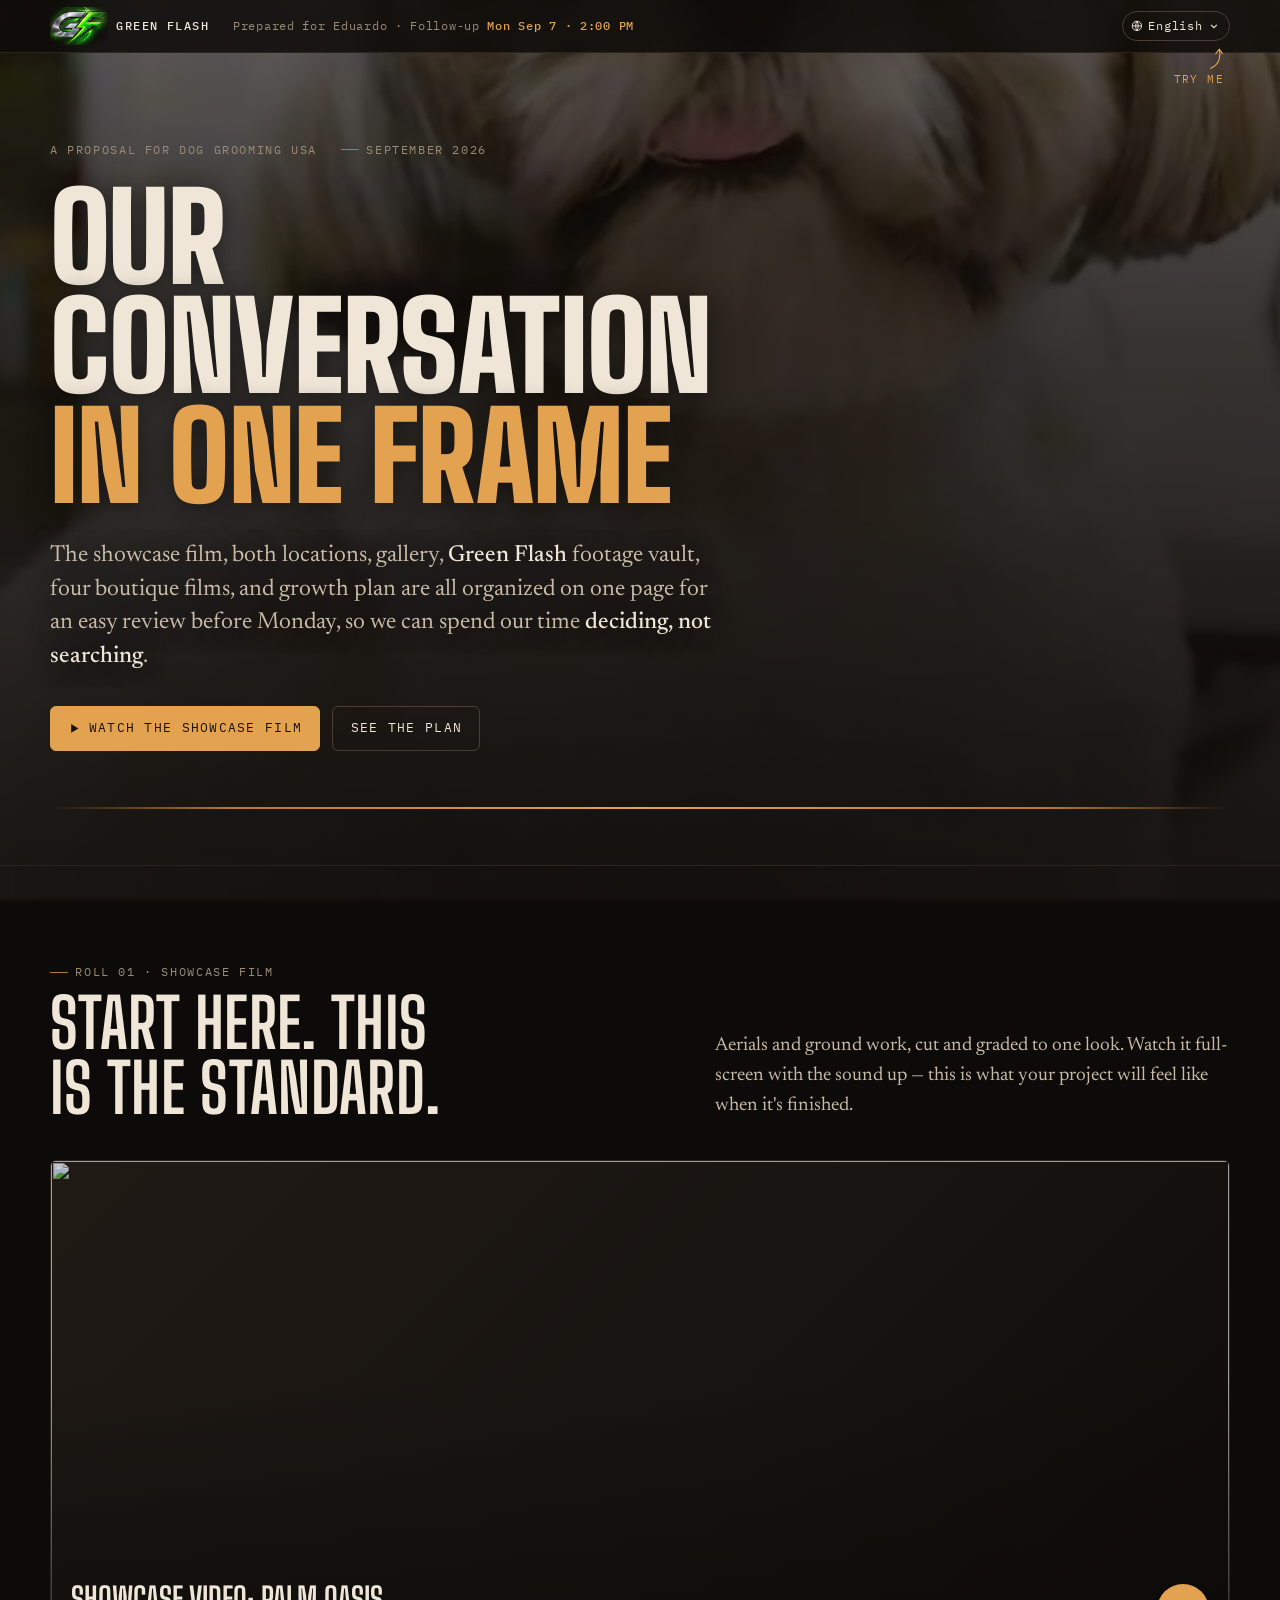
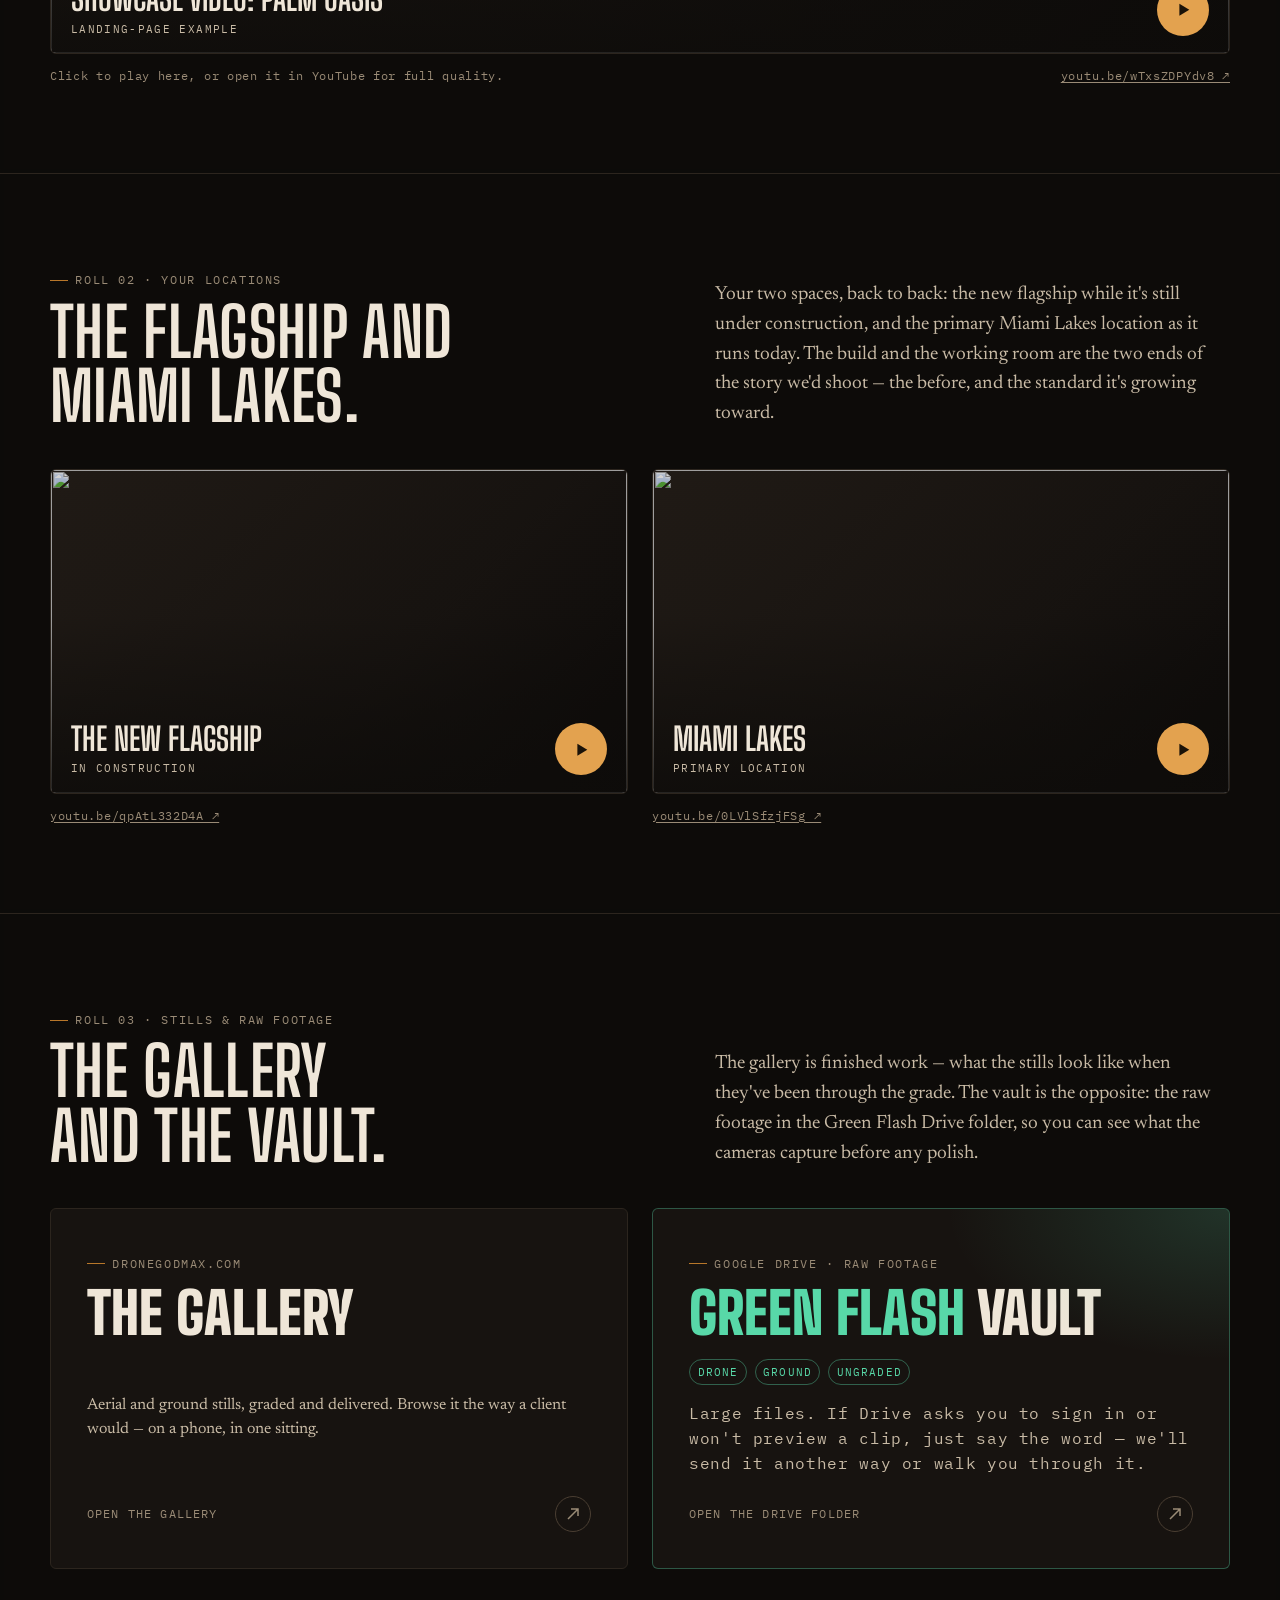
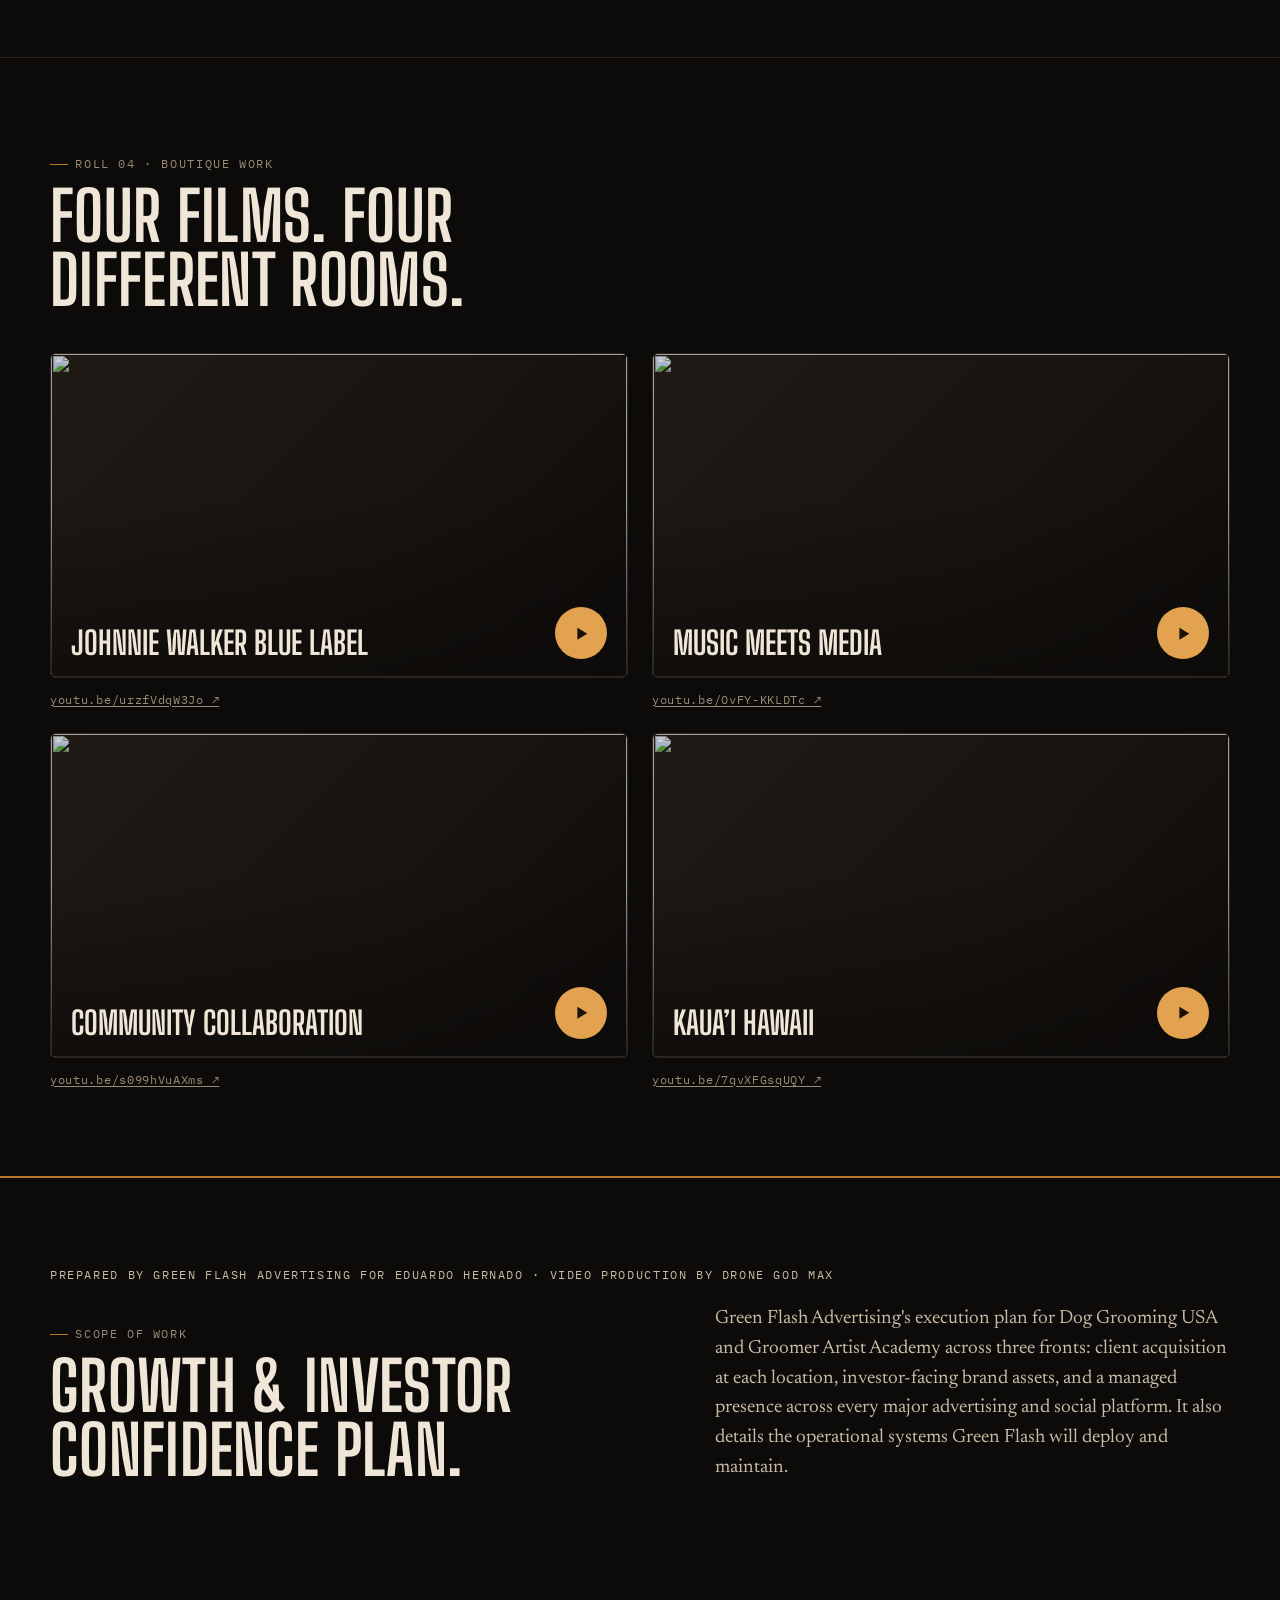
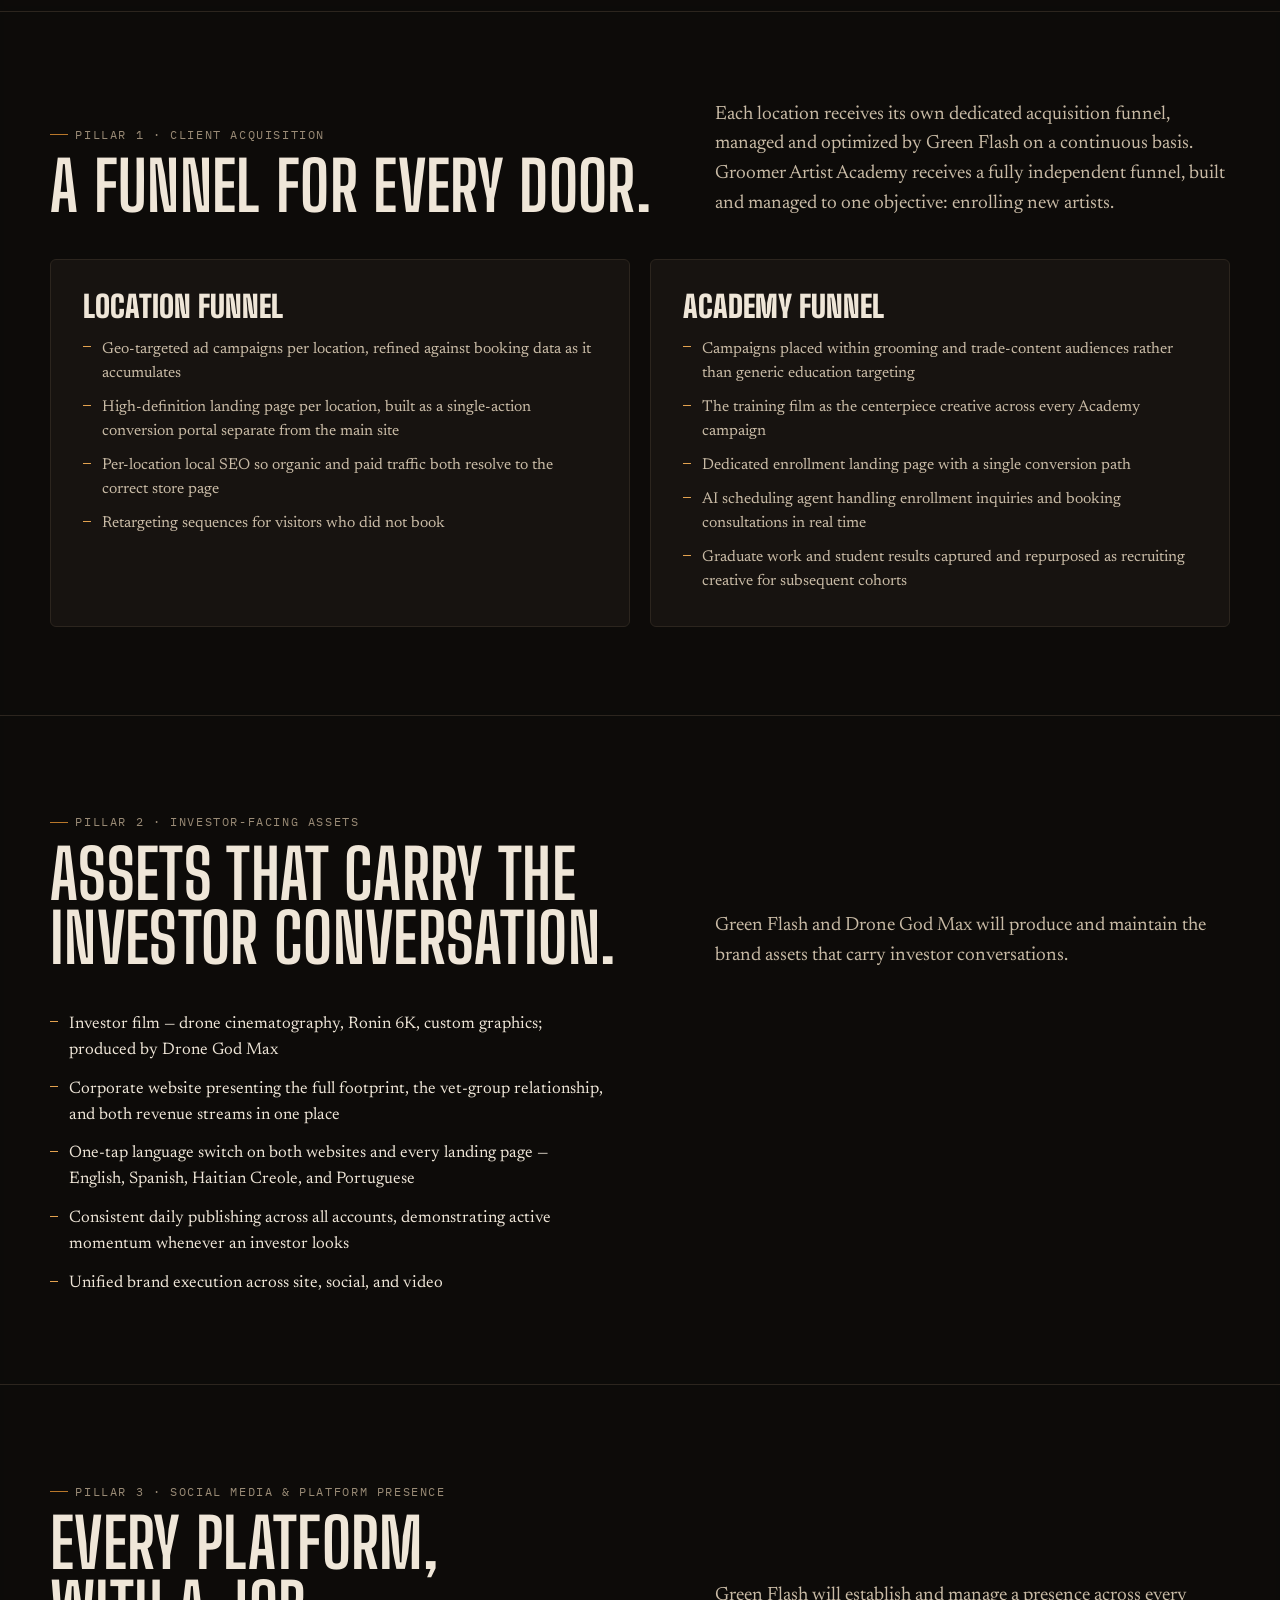
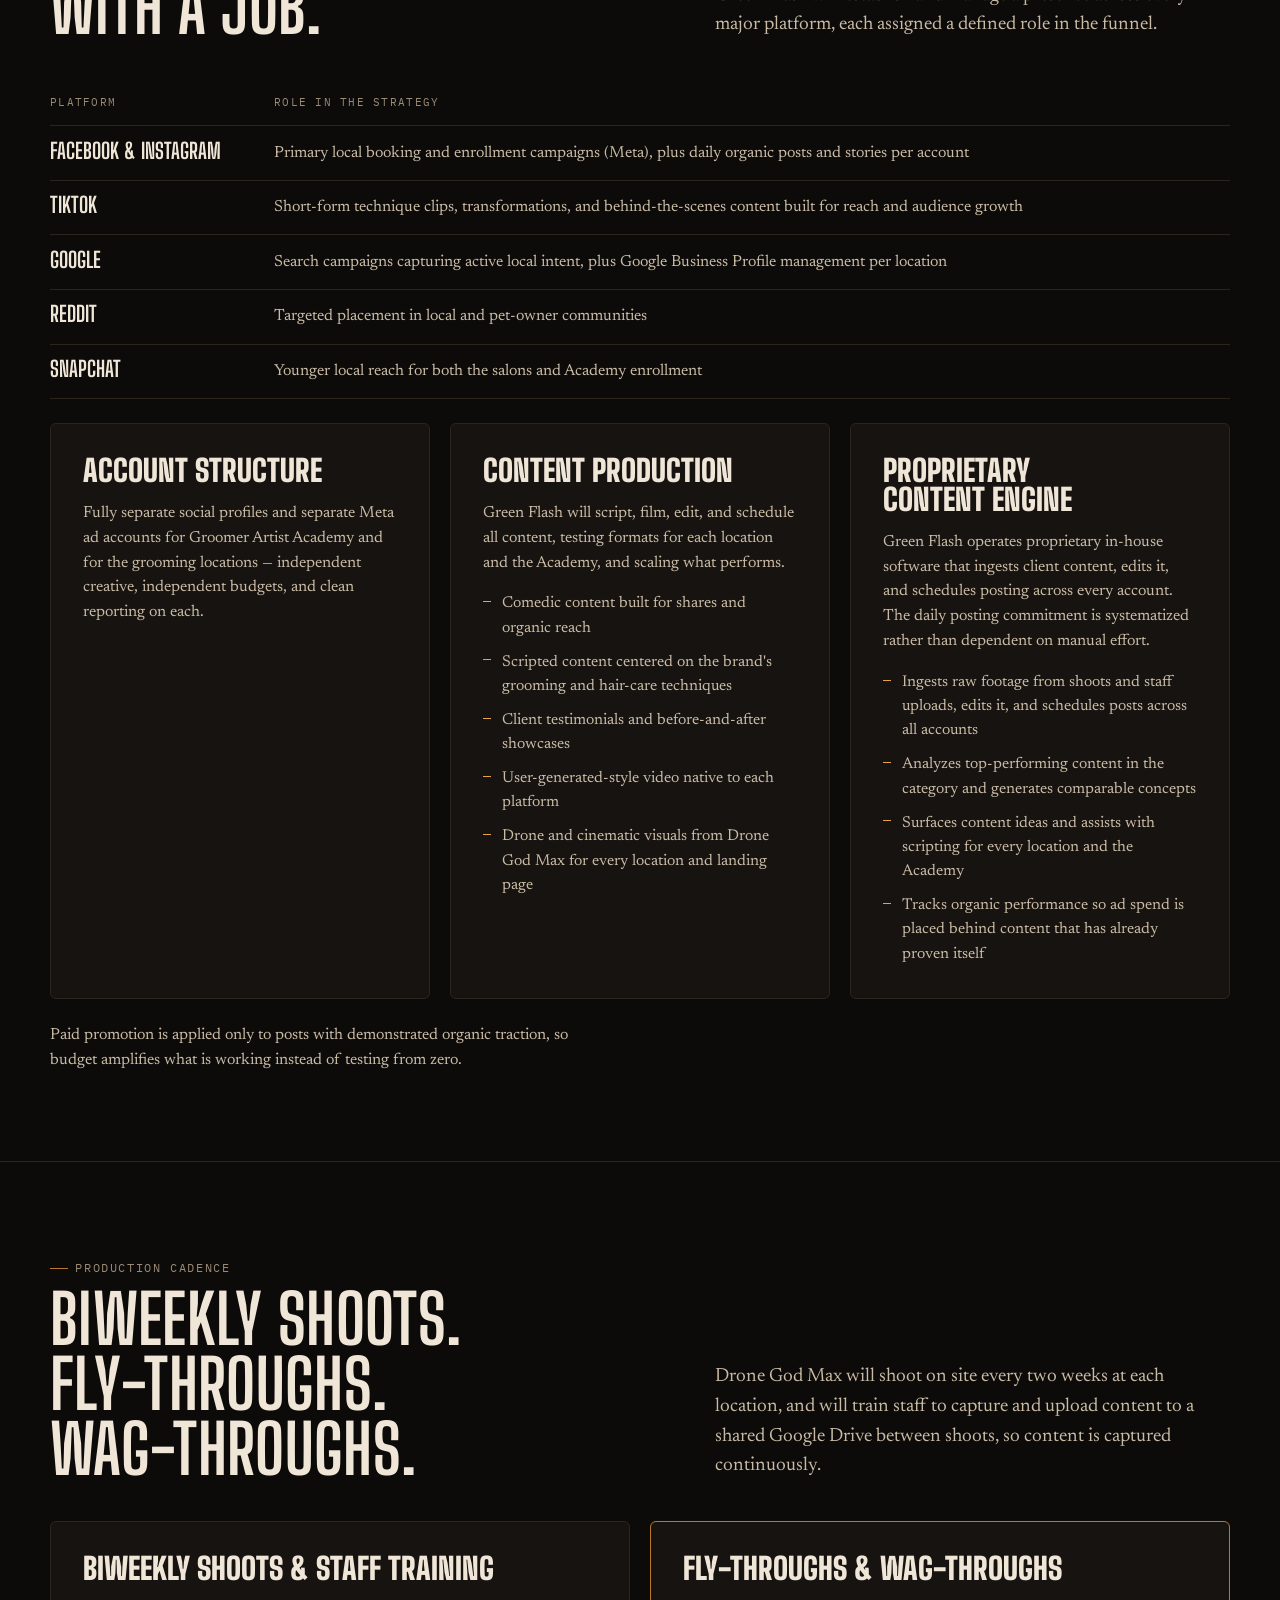
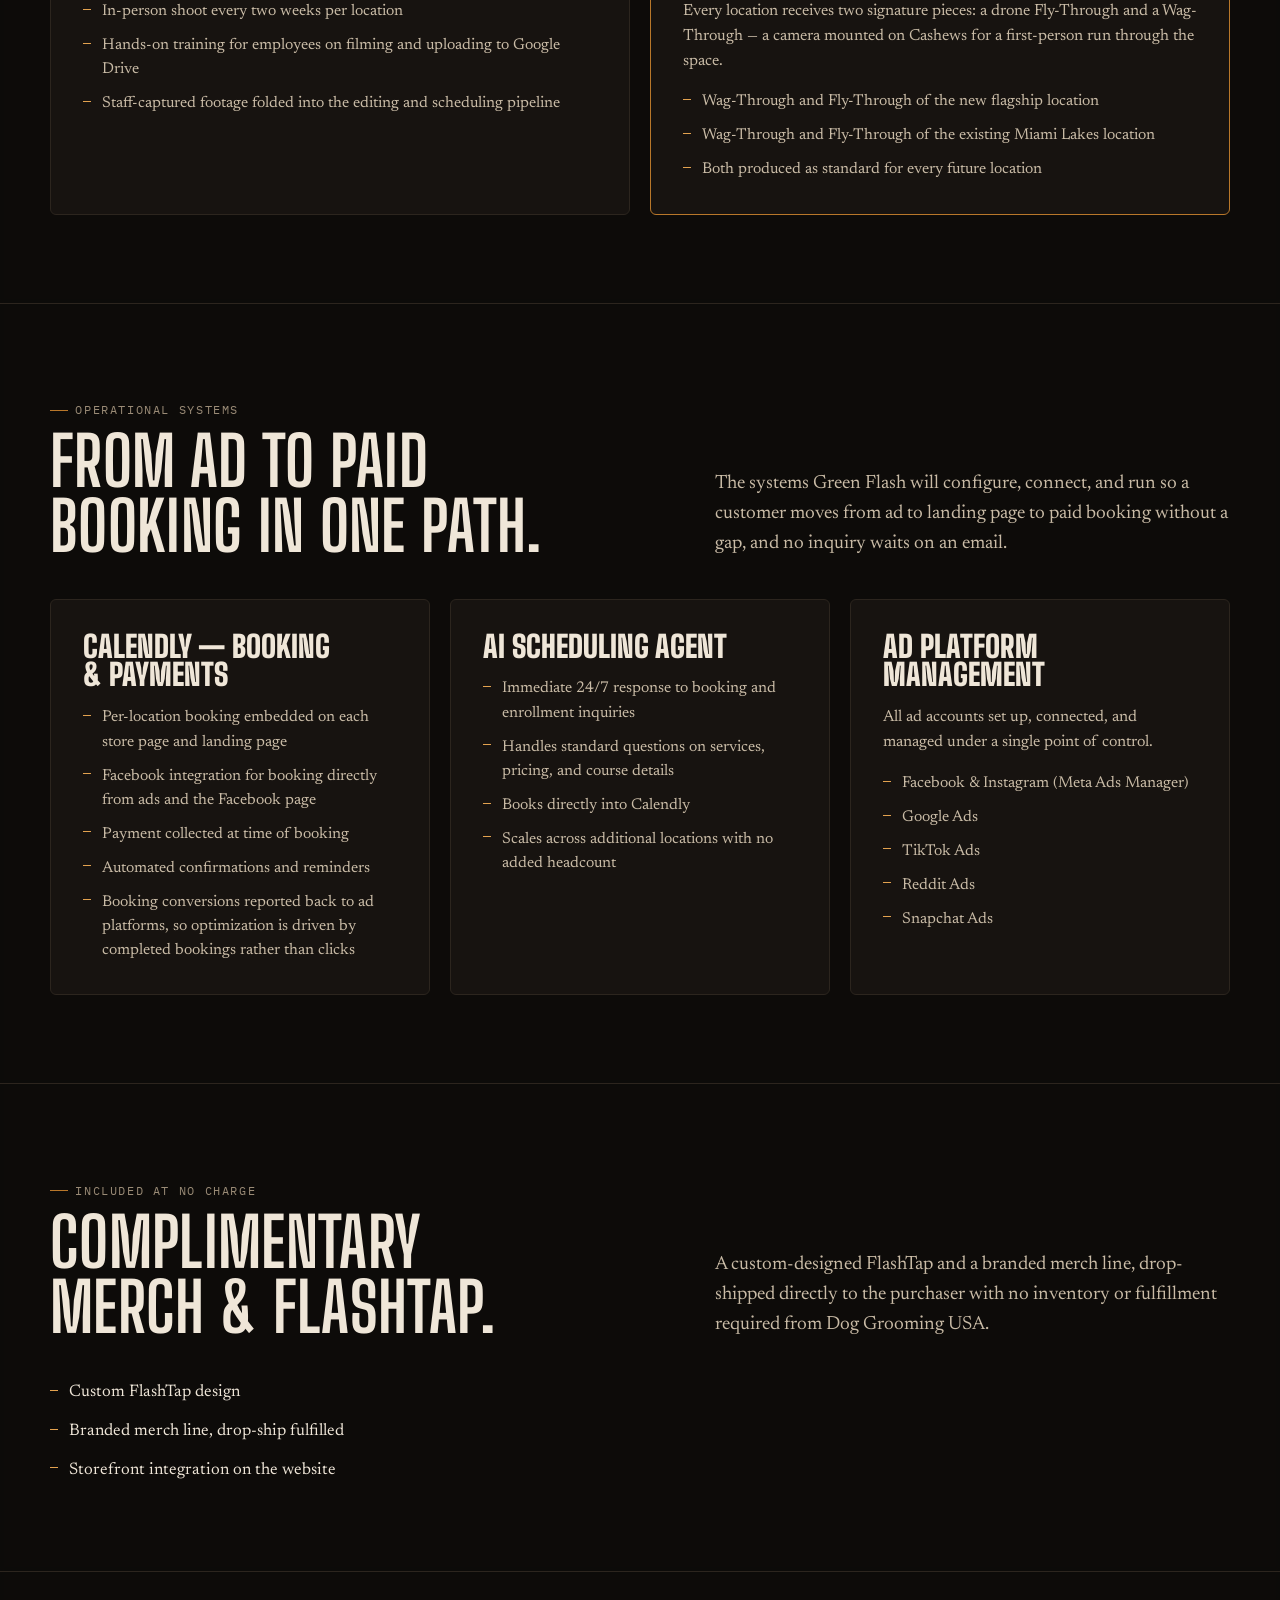
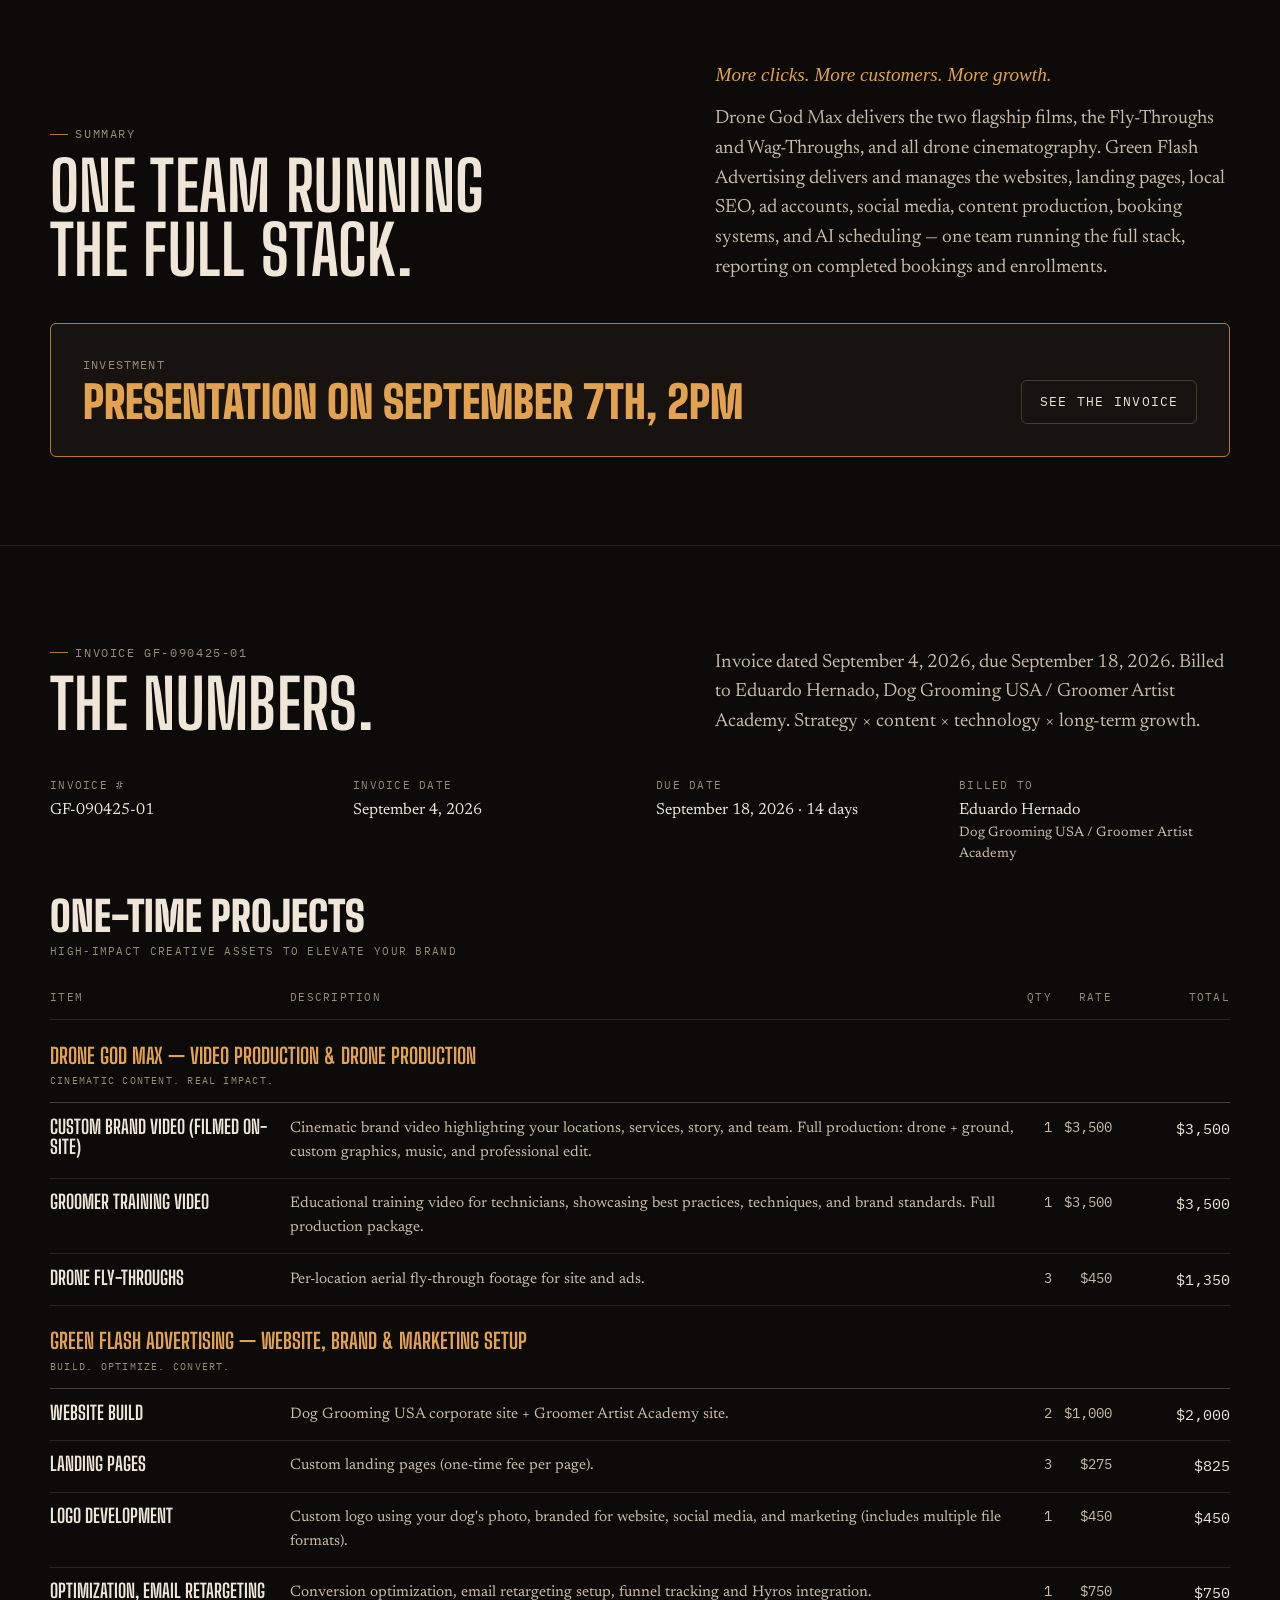
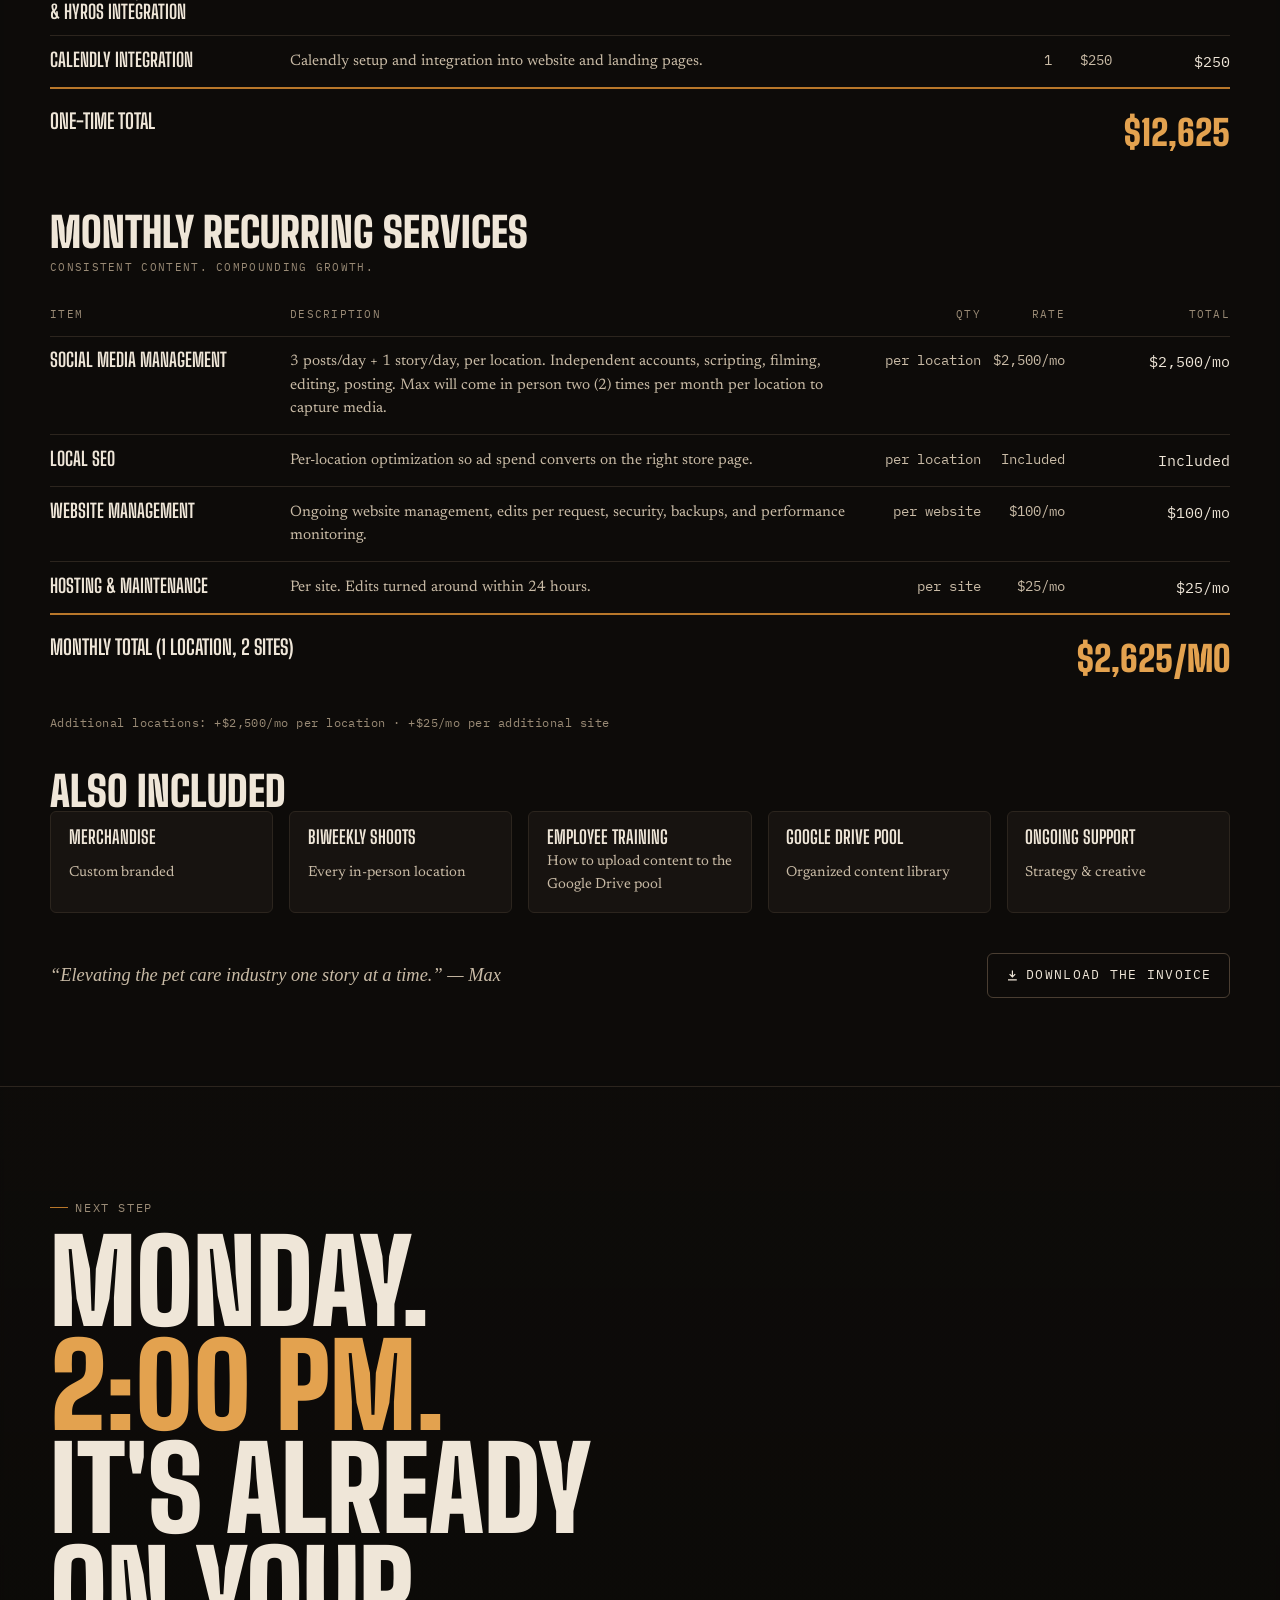
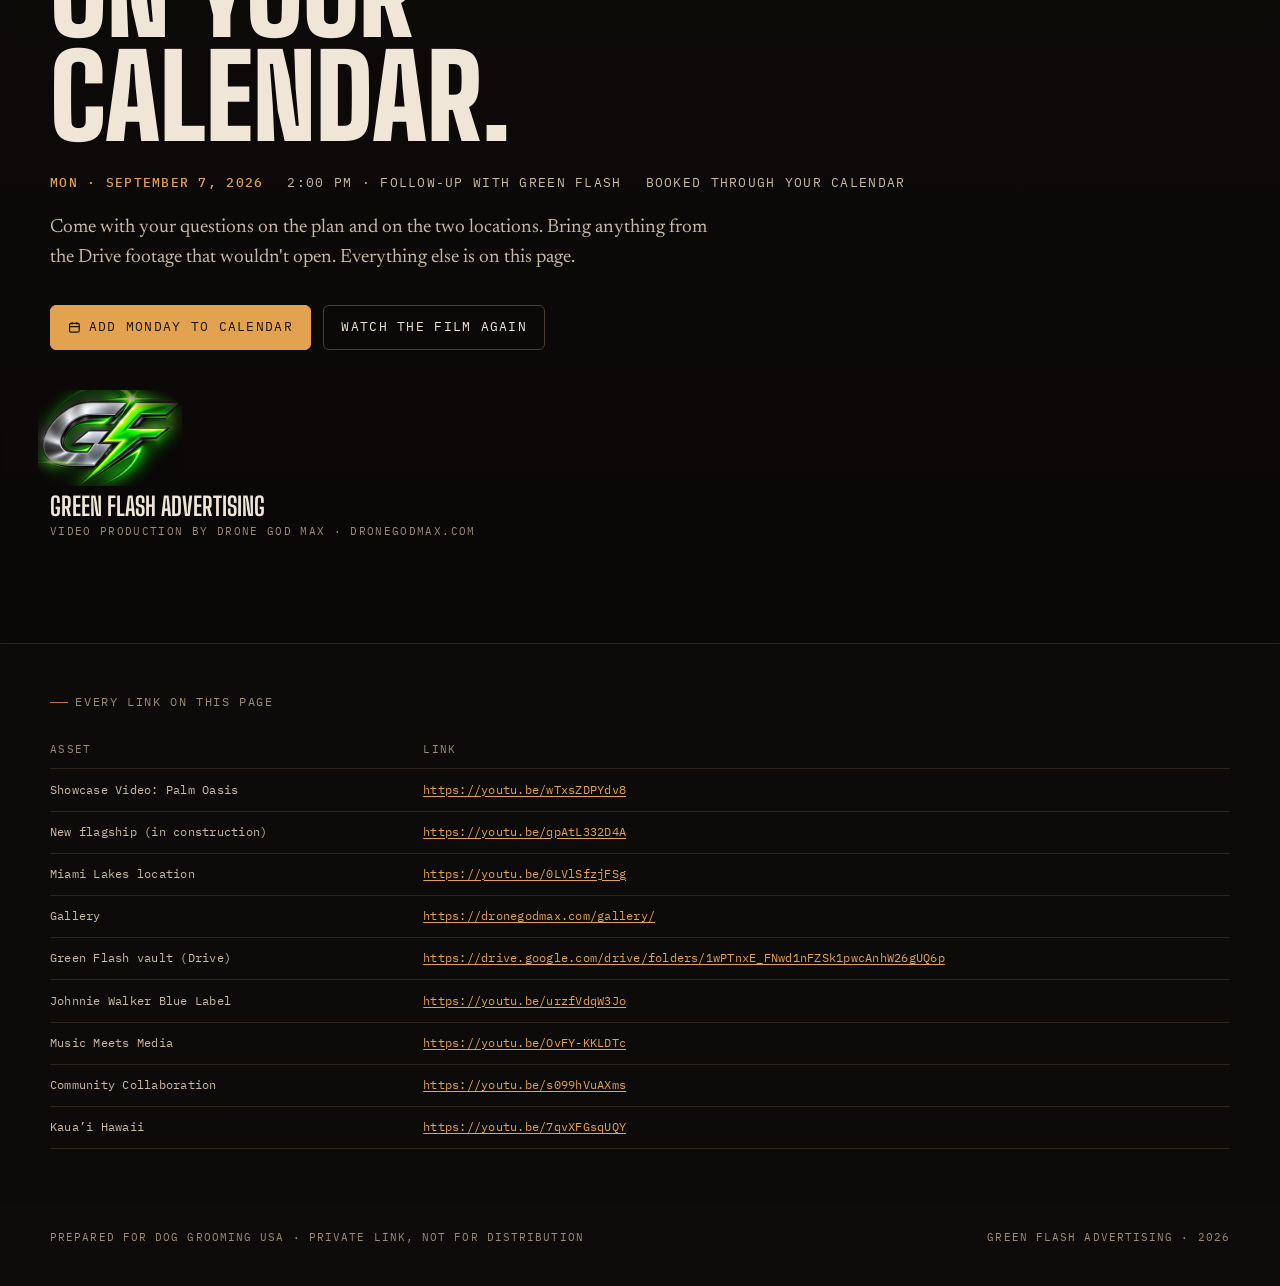
==== commit 65ee3f0a: "Add invoice GF-090425-01 as a page section One-time projects and monthly recurring services rebuilt " ====
--- a/index.html
+++ b/index.html
@@ -377,6 +377,55 @@
   .invest__val { display: block; font-family: var(--display); font-weight: 900; text-transform: uppercase; font-size: clamp(1.8rem, 4vw, 2.8rem); line-height: 1; color: var(--amber); margin-top: .35rem; }
   .invest__tag { font-family: var(--serif); font-style: italic; color: var(--ink-2); font-size: 1.1rem; }
 
+  /* ---------- invoice ---------- */
+  .sum__tag { font-style: italic; color: var(--amber); margin-bottom: .6rem; }
+  .inv__meta { margin: 0 0 2rem; padding: 0; display: grid; gap: 1rem 2rem; grid-template-columns: repeat(2, minmax(0, 1fr)); }
+  @media (min-width: 820px) { .inv__meta { grid-template-columns: repeat(4, minmax(0, 1fr)); } }
+  .inv__meta dt { font-family: var(--mono); font-size: .66rem; letter-spacing: .12em; text-transform: uppercase; color: var(--ink-muted); }
+  .inv__meta dd { margin: .3rem 0 0; color: var(--ink); font-size: 1rem; }
+  .inv__meta small { display: block; color: var(--ink-2); font-size: .85rem; }
+  .inv__block + .inv__block { margin-top: 2.5rem; }
+  .inv__h { font-family: var(--display); font-weight: 900; text-transform: uppercase; font-size: clamp(1.8rem, 3.5vw, 2.6rem); line-height: .95; }
+  .inv__sub { font-family: var(--mono); font-size: .68rem; letter-spacing: .12em; text-transform: uppercase; color: var(--ink-muted); margin: .4rem 0 1rem; }
+  .inv { border-collapse: collapse; width: 100%; }
+  .inv th, .inv td { text-align: left; padding: .85rem .75rem .85rem 0; border-bottom: 1px solid var(--line); vertical-align: top; }
+  .inv th { font-family: var(--mono); color: var(--ink-muted); font-weight: 400; text-transform: uppercase; letter-spacing: .12em; font-size: .66rem; }
+  .inv th:nth-child(n+3), .inv td:nth-child(n+3) { text-align: right; white-space: nowrap; font-variant-numeric: tabular-nums; }
+  .inv th:last-child, .inv td:last-child { padding-right: 0; }
+  .inv__item { font-family: var(--display); font-weight: 700; text-transform: uppercase; font-size: 1.2rem; line-height: 1.05; color: var(--ink); width: 15rem; }
+  .inv__desc { color: var(--ink-2); font-size: .95rem; }
+  .inv__qty, .inv__rate { color: var(--ink-2); font-family: var(--mono); font-size: .85rem; }
+  .inv__total { color: var(--ink); font-family: var(--mono); font-size: .95rem; }
+  .inv__group td { padding-top: 1.6rem; border-bottom: 1px solid var(--line-strong); }
+  .inv__group-h { display: block; font-family: var(--display); font-weight: 700; text-transform: uppercase; font-size: 1.35rem; line-height: 1; color: var(--amber); }
+  .inv__group-s { display: block; font-family: var(--mono); font-size: .64rem; letter-spacing: .12em; text-transform: uppercase; color: var(--ink-muted); margin-top: .35rem; }
+  .inv__sum td { border-bottom: 0; border-top: 2px solid var(--amber-deep); padding-top: 1rem; font-family: var(--display); font-weight: 700; text-transform: uppercase; font-size: 1.3rem; color: var(--ink); text-align: right; }
+  .inv__sum td:first-child { text-align: left; }
+  .inv__sum .inv__total { font-size: clamp(1.6rem, 3vw, 2.2rem); color: var(--amber); font-family: var(--display); font-weight: 900; }
+  .inv__add { margin-top: .9rem; font-family: var(--mono); font-size: .72rem; letter-spacing: .04em; color: var(--ink-muted); max-width: none; }
+  .also { list-style: none; margin: 0; padding: 0; display: grid; gap: 1rem; grid-template-columns: repeat(2, minmax(0, 1fr)); }
+  @media (min-width: 820px) { .also { grid-template-columns: repeat(5, minmax(0, 1fr)); } }
+  .also li { padding: 1rem 1.1rem; border: 1px solid var(--line); border-radius: var(--radius); background: var(--ground-2); display: grid; gap: .3rem; }
+  .also b { font-family: var(--display); font-weight: 700; text-transform: uppercase; font-size: 1.15rem; line-height: 1; color: var(--ink); }
+  .also span { color: var(--ink-2); font-size: .9rem; }
+  .inv__foot { margin-top: 2.5rem; display: flex; flex-wrap: wrap; align-items: center; justify-content: space-between; gap: 1.25rem 2rem; }
+  .inv__quote { font-style: italic; color: var(--ink-2); font-size: 1.15rem; }
+  @media (max-width: 720px) {
+    .inv thead { display: none; }
+    .inv tr { display: block; padding: .9rem 0; border-bottom: 1px solid var(--line); }
+    .inv td { display: block; padding: 0; border: 0; text-align: left !important; white-space: normal !important; }
+    .inv__item { width: auto; margin-bottom: .25rem; }
+    .inv__qty, .inv__rate, .inv__total { display: inline-block !important; margin-top: .45rem; }
+    .inv__qty::after { content: " ×"; color: var(--ink-muted); }
+    .inv__rate::after { content: " ="; color: var(--ink-muted); }
+    .inv__row--plain .inv__qty::after, .inv__row--plain .inv__rate::after { content: " ·"; }
+    .inv__qty, .inv__rate { margin-right: .35rem; }
+    .inv__group td { padding-top: 1.2rem; }
+    .inv__sum { border-bottom: 0; }
+    .inv__sum td { display: inline-block !important; border-top: 0; padding-top: .6rem; }
+    .inv__sum td:first-child { display: block !important; border-top: 2px solid var(--amber-deep); padding-top: 1rem; }
+  }
+
   /* ---------- tiers ---------- */
   .tiers { display: grid; gap: 1.25rem; grid-template-columns: 1fr; }
   @media (min-width: 820px) { .tiers { grid-template-columns: repeat(3, minmax(0, 1fr)); } }
@@ -902,6 +951,7 @@
           <h2 data-i18n="sum.h2">One team running the full stack.</h2>
         </div>
         <div class="roll__note">
+          <p class="sum__tag" data-i18n="sum.tag">More clicks. More customers. More growth.</p>
           <p data-i18n="sum.p">Drone God Max delivers the two flagship films, the Fly-Throughs and Wag-Throughs, and all drone cinematography. Green Flash Advertising delivers and manages the websites, landing pages, local SEO, ad accounts, social media, content production, booking systems, and AI scheduling — one team running the full stack, reporting on completed bookings and enrollments.</p>
         </div>
       </div>
@@ -910,7 +960,90 @@
           <span class="invest__label" data-i18n="price.label">Investment</span>
           <b class="invest__val" data-i18n="price.val">Presentation on September 7th, 2pm</b>
         </div>
-        <span class="invest__tag" data-i18n="sum.tag">More clicks. More customers. More growth.</span>
+        <a class="btn btn--line" href="#invoice" data-i18n="invest.link">See the invoice</a>
+      </div>
+    </div>
+  </section>
+
+  <!-- ================= INVOICE GF-090425-01 ================= -->
+  <section class="roll" id="invoice">
+    <div class="wrap">
+      <div class="roll__head">
+        <div>
+          <span class="slate" data-i18n="inv.slate">Invoice GF-090425-01</span>
+          <h2 data-i18n="inv.h2">The numbers.</h2>
+        </div>
+        <div class="roll__note">
+          <p data-i18n="inv.note">Invoice dated September 4, 2026, due September 18, 2026. Billed to Eduardo Hernado, Dog Grooming USA / Groomer Artist Academy. Strategy × content × technology × long-term growth.</p>
+        </div>
+      </div>
+
+      <dl class="inv__meta">
+        <div><dt data-i18n="inv.k.num">Invoice #</dt><dd>GF-090425-01</dd></div>
+        <div><dt data-i18n="inv.k.date">Invoice date</dt><dd data-i18n="inv.v.date">September 4, 2026</dd></div>
+        <div><dt data-i18n="inv.k.due">Due date</dt><dd data-i18n="inv.v.due">September 18, 2026 · 14 days</dd></div>
+        <div><dt data-i18n="inv.k.billed">Billed to</dt><dd>Eduardo Hernado<br><small>Dog Grooming USA / Groomer Artist Academy</small></dd></div>
+      </dl>
+
+      <div class="inv__block">
+        <h3 class="inv__h" data-i18n="inv.one.h">One-time projects</h3>
+        <p class="inv__sub" data-i18n="inv.one.sub">High-impact creative assets to elevate your brand</p>
+        <div class="scroll">
+          <table class="inv">
+            <thead><tr><th data-i18n="inv.th.item">Item</th><th data-i18n="inv.th.desc">Description</th><th data-i18n="inv.th.qty">Qty</th><th data-i18n="inv.th.rate">Rate</th><th data-i18n="inv.th.total">Total</th></tr></thead>
+            <tbody>
+            <tr class="inv__group"><td colspan="5"><span class="inv__group-h" data-i18n="inv.dgm.h">Drone God Max — Video production &amp; drone production</span><span class="inv__group-s" data-i18n="inv.dgm.sub">Cinematic content. Real impact.</span></td></tr>
+            <tr><td class="inv__item" data-i18n="i1.n">Custom Brand Video (filmed on-site)</td><td class="inv__desc" data-i18n="i1.d">Cinematic brand video highlighting your locations, services, story, and team. Full production: drone + ground, custom graphics, music, and professional edit.</td><td class="inv__qty">1</td><td class="inv__rate">$3,500</td><td class="inv__total">$3,500</td></tr>
+            <tr><td class="inv__item" data-i18n="i2.n">Groomer Training Video</td><td class="inv__desc" data-i18n="i2.d">Educational training video for technicians, showcasing best practices, techniques, and brand standards. Full production package.</td><td class="inv__qty">1</td><td class="inv__rate">$3,500</td><td class="inv__total">$3,500</td></tr>
+            <tr><td class="inv__item" data-i18n="i3.n">Drone Fly-Throughs</td><td class="inv__desc" data-i18n="i3.d">Per-location aerial fly-through footage for site and ads.</td><td class="inv__qty">3</td><td class="inv__rate">$450</td><td class="inv__total">$1,350</td></tr>
+            <tr class="inv__group"><td colspan="5"><span class="inv__group-h" data-i18n="inv.gfa.h">Green Flash Advertising — Website, brand &amp; marketing setup</span><span class="inv__group-s" data-i18n="inv.gfa.sub">Build. Optimize. Convert.</span></td></tr>
+            <tr><td class="inv__item" data-i18n="i4.n">Website Build</td><td class="inv__desc" data-i18n="i4.d">Dog Grooming USA corporate site + Groomer Artist Academy site.</td><td class="inv__qty">2</td><td class="inv__rate">$1,000</td><td class="inv__total">$2,000</td></tr>
+            <tr><td class="inv__item" data-i18n="i5.n">Landing Pages</td><td class="inv__desc" data-i18n="i5.d">Custom landing pages (one-time fee per page).</td><td class="inv__qty">3</td><td class="inv__rate">$275</td><td class="inv__total">$825</td></tr>
+            <tr><td class="inv__item" data-i18n="i6.n">Logo Development</td><td class="inv__desc" data-i18n="i6.d">Custom logo using your dog's photo, branded for website, social media, and marketing (includes multiple file formats).</td><td class="inv__qty">1</td><td class="inv__rate">$450</td><td class="inv__total">$450</td></tr>
+            <tr><td class="inv__item" data-i18n="i7.n">Optimization, Email Retargeting &amp; Hyros Integration</td><td class="inv__desc" data-i18n="i7.d">Conversion optimization, email retargeting setup, funnel tracking and Hyros integration.</td><td class="inv__qty">1</td><td class="inv__rate">$750</td><td class="inv__total">$750</td></tr>
+            <tr><td class="inv__item" data-i18n="i8.n">Calendly Integration</td><td class="inv__desc" data-i18n="i8.d">Calendly setup and integration into website and landing pages.</td><td class="inv__qty">1</td><td class="inv__rate">$250</td><td class="inv__total">$250</td></tr>
+            <tr class="inv__sum"><td colspan="4" data-i18n="inv.one.total">One-time total</td><td class="inv__total">$12,625</td></tr>
+            </tbody>
+          </table>
+        </div>
+      </div>
+
+      <div class="inv__block">
+        <h3 class="inv__h" data-i18n="inv.mo.h">Monthly recurring services</h3>
+        <p class="inv__sub" data-i18n="inv.mo.sub">Consistent content. Compounding growth.</p>
+        <div class="scroll">
+          <table class="inv">
+            <thead><tr><th data-i18n="inv.th.item">Item</th><th data-i18n="inv.th.desc">Description</th><th data-i18n="inv.th.qty">Qty</th><th data-i18n="inv.th.rate">Rate</th><th data-i18n="inv.th.total">Total</th></tr></thead>
+            <tbody>
+            <tr><td class="inv__item" data-i18n="m1.n">Social Media Management</td><td class="inv__desc" data-i18n="m1.d">3 posts/day + 1 story/day, per location. Independent accounts, scripting, filming, editing, posting. Max will come in person two (2) times per month per location to capture media.</td><td class="inv__qty"><span data-i18n="u.loc">per location</span></td><td class="inv__rate">$2,500/mo</td><td class="inv__total">$2,500/mo</td></tr>
+            <tr class="inv__row--plain"><td class="inv__item" data-i18n="m2.n">Local SEO</td><td class="inv__desc" data-i18n="m2.d">Per-location optimization so ad spend converts on the right store page.</td><td class="inv__qty"><span data-i18n="u.loc">per location</span></td><td class="inv__rate"><span data-i18n="u.incl">Included</span></td><td class="inv__total"><span data-i18n="u.incl">Included</span></td></tr>
+            <tr><td class="inv__item" data-i18n="m3.n">Website Management</td><td class="inv__desc" data-i18n="m3.d">Ongoing website management, edits per request, security, backups, and performance monitoring.</td><td class="inv__qty"><span data-i18n="u.site">per website</span></td><td class="inv__rate">$100/mo</td><td class="inv__total">$100/mo</td></tr>
+            <tr><td class="inv__item" data-i18n="m4.n">Hosting &amp; Maintenance</td><td class="inv__desc" data-i18n="m4.d">Per site. Edits turned around within 24 hours.</td><td class="inv__qty"><span data-i18n="u.site2">per site</span></td><td class="inv__rate">$25/mo</td><td class="inv__total">$25/mo</td></tr>
+            <tr class="inv__sum"><td colspan="4" data-i18n="inv.mo.total">Monthly total (1 location, 2 sites)</td><td class="inv__total">$2,625/mo</td></tr>
+            </tbody>
+          </table>
+        </div>
+        <p class="inv__add" data-i18n="inv.mo.add">Additional locations: +$2,500/mo per location · +$25/mo per additional site</p>
+      </div>
+
+      <div class="inv__block">
+        <h3 class="inv__h" data-i18n="inv.also.h">Also included</h3>
+        <ul class="also">
+          <li><b data-i18n="a1.n">Merchandise</b><span data-i18n="a1.s">Custom branded</span></li>
+          <li><b data-i18n="a2.n">Biweekly shoots</b><span data-i18n="a2.s">Every in-person location</span></li>
+          <li><b data-i18n="a3.n">Employee training</b><span data-i18n="a3.s">How to upload content to the Google Drive pool</span></li>
+          <li><b data-i18n="a4.n">Google Drive pool</b><span data-i18n="a4.s">Organized content library</span></li>
+          <li><b data-i18n="a5.n">Ongoing support</b><span data-i18n="a5.s">Strategy &amp; creative</span></li>
+        </ul>
+      </div>
+
+      <div class="inv__foot">
+        <p class="inv__quote" data-i18n="inv.quote">“Elevating the pet care industry one story at a time.” — Max</p>
+        <!-- LINK: invoice image — media/invoice-GF-090425-01.jpg -->
+        <a class="btn btn--line" href="media/invoice-GF-090425-01.jpg" download="Invoice-GF-090425-01.jpg">
+          <svg viewBox="0 0 16 16" fill="none" stroke="currentColor" stroke-width="1.5" aria-hidden="true"><path d="M8 2v8M4.5 6.5L8 10l3.5-3.5M2.5 13.5h11"/></svg>
+          <span data-i18n="inv.download">Download the invoice</span>
+        </a>
       </div>
     </div>
   </section>
@@ -1176,7 +1309,74 @@
   "sum.tag": "Más clics. Más clientes. Más crecimiento.",
   "lang.hint": "Pruébame",
   "vault.tag2": "Tierra",
-  "play.b4": "Reproducir Kaua’i Hawaii"
+  "play.b4": "Reproducir Kaua’i Hawaii",
+  "inv.slate": "Factura GF-090425-01",
+  "inv.h2": "Los números.",
+  "inv.note": "Factura con fecha 4 de septiembre de 2026, vence el 18 de septiembre de 2026. Facturado a Eduardo Hernado, Dog Grooming USA / Groomer Artist Academy. Estrategia × contenido × tecnología × crecimiento a largo plazo.",
+  "inv.k.num": "Factura n.º",
+  "inv.k.date": "Fecha de factura",
+  "inv.k.due": "Fecha de vencimiento",
+  "inv.k.billed": "Facturado a",
+  "inv.v.date": "4 de septiembre de 2026",
+  "inv.v.due": "18 de septiembre de 2026 · 14 días",
+  "inv.th.item": "Concepto",
+  "inv.th.desc": "Descripción",
+  "inv.th.qty": "Cant.",
+  "inv.th.rate": "Tarifa",
+  "inv.th.total": "Total",
+  "inv.one.h": "Proyectos únicos",
+  "inv.one.sub": "Activos creativos de alto impacto para elevar tu marca",
+  "inv.dgm.h": "Drone God Max — Producción de video y dron",
+  "inv.dgm.sub": "Contenido cinematográfico. Impacto real.",
+  "i1.n": "Video de marca a medida (filmado en sitio)",
+  "i1.d": "Video de marca cinematográfico que destaca tus locales, servicios, historia y equipo. Producción completa: dron + tierra, gráficos a medida, música y edición profesional.",
+  "i2.n": "Video de formación para groomers",
+  "i2.d": "Video educativo para técnicos, mostrando mejores prácticas, técnicas y estándares de marca. Paquete de producción completo.",
+  "i3.n": "Fly-Throughs con dron",
+  "i3.d": "Recorrido aéreo por local para el sitio y los anuncios.",
+  "inv.gfa.h": "Green Flash Advertising — Sitio web, marca y configuración de marketing",
+  "inv.gfa.sub": "Construir. Optimizar. Convertir.",
+  "i4.n": "Construcción de sitios web",
+  "i4.d": "Sitio corporativo de Dog Grooming USA + sitio de Groomer Artist Academy.",
+  "i5.n": "Landing pages",
+  "i5.d": "Landing pages a medida (tarifa única por página).",
+  "i6.n": "Desarrollo de logo",
+  "i6.d": "Logo a medida con la foto de tu perro, adaptado para web, redes sociales y marketing (incluye varios formatos de archivo).",
+  "i7.n": "Optimización, retargeting por email e integración con Hyros",
+  "i7.d": "Optimización de conversión, configuración de retargeting por email, seguimiento de embudo e integración con Hyros.",
+  "i8.n": "Integración de Calendly",
+  "i8.d": "Configuración e integración de Calendly en el sitio web y las landing pages.",
+  "inv.one.total": "Total único",
+  "inv.mo.h": "Servicios mensuales recurrentes",
+  "inv.mo.sub": "Contenido constante. Crecimiento compuesto.",
+  "m1.n": "Gestión de redes sociales",
+  "m1.d": "3 publicaciones/día + 1 historia/día, por local. Cuentas independientes, guion, filmación, edición y publicación. Max irá en persona dos (2) veces al mes por local para capturar material.",
+  "m2.n": "SEO local",
+  "m2.d": "Optimización por local para que la inversión publicitaria convierta en la página de tienda correcta.",
+  "m3.n": "Gestión del sitio web",
+  "m3.d": "Gestión continua del sitio, ediciones a pedido, seguridad, copias de respaldo y monitoreo de rendimiento.",
+  "m4.n": "Hosting y mantenimiento",
+  "m4.d": "Por sitio. Ediciones entregadas en menos de 24 horas.",
+  "u.loc": "por local",
+  "u.site": "por sitio web",
+  "u.site2": "por sitio",
+  "u.incl": "Incluido",
+  "inv.mo.total": "Total mensual (1 local, 2 sitios)",
+  "inv.mo.add": "Locales adicionales: +$2,500/mes por local · +$25/mes por sitio adicional",
+  "inv.also.h": "También incluido",
+  "a1.n": "Merchandise",
+  "a1.s": "Con marca personalizada",
+  "a2.n": "Rodajes quincenales",
+  "a2.s": "En cada local, en persona",
+  "a3.n": "Capacitación de empleados",
+  "a3.s": "Cómo subir contenido al pool de Google Drive",
+  "a4.n": "Pool de Google Drive",
+  "a4.s": "Biblioteca de contenido organizada",
+  "a5.n": "Soporte continuo",
+  "a5.s": "Estrategia y creatividad",
+  "inv.quote": "“Elevando la industria del cuidado de mascotas, una historia a la vez.” — Max",
+  "inv.download": "Descargar la factura",
+  "invest.link": "Ver la factura"
  },
  "pt": {
   "title": "Green Flash × Dog Grooming USA",
@@ -1342,7 +1542,74 @@
   "sum.tag": "Mais cliques. Mais clientes. Mais crescimento.",
   "lang.hint": "Experimente",
   "vault.tag2": "Solo",
-  "play.b4": "Reproduzir Kaua’i Hawaii"
+  "play.b4": "Reproduzir Kaua’i Hawaii",
+  "inv.slate": "Fatura GF-090425-01",
+  "inv.h2": "Os números.",
+  "inv.note": "Fatura datada de 4 de setembro de 2026, com vencimento em 18 de setembro de 2026. Faturado a Eduardo Hernado, Dog Grooming USA / Groomer Artist Academy. Estratégia × conteúdo × tecnologia × crescimento de longo prazo.",
+  "inv.k.num": "Fatura n.º",
+  "inv.k.date": "Data da fatura",
+  "inv.k.due": "Vencimento",
+  "inv.k.billed": "Faturado a",
+  "inv.v.date": "4 de setembro de 2026",
+  "inv.v.due": "18 de setembro de 2026 · 14 dias",
+  "inv.th.item": "Item",
+  "inv.th.desc": "Descrição",
+  "inv.th.qty": "Qtd.",
+  "inv.th.rate": "Valor",
+  "inv.th.total": "Total",
+  "inv.one.h": "Projetos únicos",
+  "inv.one.sub": "Ativos criativos de alto impacto para elevar a sua marca",
+  "inv.dgm.h": "Drone God Max — Produção de vídeo e drone",
+  "inv.dgm.sub": "Conteúdo cinematográfico. Impacto real.",
+  "i1.n": "Vídeo de marca personalizado (filmado no local)",
+  "i1.d": "Vídeo de marca cinematográfico destacando suas unidades, serviços, história e equipe. Produção completa: drone + solo, gráficos personalizados, música e edição profissional.",
+  "i2.n": "Vídeo de treinamento para groomers",
+  "i2.d": "Vídeo educativo para técnicos, mostrando boas práticas, técnicas e padrões da marca. Pacote de produção completo.",
+  "i3.n": "Fly-Throughs com drone",
+  "i3.d": "Passeio aéreo por unidade para o site e os anúncios.",
+  "inv.gfa.h": "Green Flash Advertising — Site, marca e configuração de marketing",
+  "inv.gfa.sub": "Construir. Otimizar. Converter.",
+  "i4.n": "Construção de sites",
+  "i4.d": "Site corporativo da Dog Grooming USA + site da Groomer Artist Academy.",
+  "i5.n": "Landing pages",
+  "i5.d": "Landing pages personalizadas (taxa única por página).",
+  "i6.n": "Desenvolvimento de logo",
+  "i6.d": "Logo personalizado com a foto do seu cão, adaptado para site, redes sociais e marketing (inclui vários formatos de arquivo).",
+  "i7.n": "Otimização, retargeting por e-mail e integração com Hyros",
+  "i7.d": "Otimização de conversão, configuração de retargeting por e-mail, rastreamento de funil e integração com Hyros.",
+  "i8.n": "Integração com Calendly",
+  "i8.d": "Configuração e integração do Calendly no site e nas landing pages.",
+  "inv.one.total": "Total único",
+  "inv.mo.h": "Serviços mensais recorrentes",
+  "inv.mo.sub": "Conteúdo constante. Crescimento composto.",
+  "m1.n": "Gestão de redes sociais",
+  "m1.d": "3 posts/dia + 1 story/dia, por unidade. Contas independentes, roteiro, filmagem, edição e publicação. O Max irá pessoalmente duas (2) vezes por mês a cada unidade para capturar material.",
+  "m2.n": "SEO local",
+  "m2.d": "Otimização por unidade para que a verba de anúncios converta na página da loja correta.",
+  "m3.n": "Gestão do site",
+  "m3.d": "Gestão contínua do site, edições sob demanda, segurança, backups e monitoramento de desempenho.",
+  "m4.n": "Hospedagem e manutenção",
+  "m4.d": "Por site. Edições entregues em até 24 horas.",
+  "u.loc": "por unidade",
+  "u.site": "por site",
+  "u.site2": "por site",
+  "u.incl": "Incluído",
+  "inv.mo.total": "Total mensal (1 unidade, 2 sites)",
+  "inv.mo.add": "Unidades adicionais: +$2,500/mês por unidade · +$25/mês por site adicional",
+  "inv.also.h": "Também incluído",
+  "a1.n": "Merchandise",
+  "a1.s": "Com a marca personalizada",
+  "a2.n": "Filmagens quinzenais",
+  "a2.s": "Em cada unidade, presencialmente",
+  "a3.n": "Treinamento da equipe",
+  "a3.s": "Como enviar conteúdo ao pool do Google Drive",
+  "a4.n": "Pool do Google Drive",
+  "a4.s": "Biblioteca de conteúdo organizada",
+  "a5.n": "Suporte contínuo",
+  "a5.s": "Estratégia e criação",
+  "inv.quote": "“Elevando o setor de cuidados com pets, uma história de cada vez.” — Max",
+  "inv.download": "Baixar a fatura",
+  "invest.link": "Ver a fatura"
  },
  "ht": {
   "title": "Green Flash × Dog Grooming USA",
@@ -1508,7 +1775,74 @@
   "sum.tag": "Plis klik. Plis kliyan. Plis kwasans.",
   "lang.hint": "Eseye m",
   "vault.tag2": "Atè",
-  "play.b4": "Jwe Kaua’i Hawaii"
+  "play.b4": "Jwe Kaua’i Hawaii",
+  "inv.slate": "Fakti GF-090425-01",
+  "inv.h2": "Chif yo.",
+  "inv.note": "Fakti ki date 4 septanm 2026, pou peye anvan 18 septanm 2026. Faktire bay Eduardo Hernado, Dog Grooming USA / Groomer Artist Academy. Estrateji × kontni × teknoloji × kwasans alontèm.",
+  "inv.k.num": "Fakti nimewo",
+  "inv.k.date": "Dat fakti",
+  "inv.k.due": "Dat limit peman",
+  "inv.k.billed": "Faktire bay",
+  "inv.v.date": "4 septanm 2026",
+  "inv.v.due": "18 septanm 2026 · 14 jou",
+  "inv.th.item": "Atik",
+  "inv.th.desc": "Deskripsyon",
+  "inv.th.qty": "Kant.",
+  "inv.th.rate": "Pri",
+  "inv.th.total": "Total",
+  "inv.one.h": "Pwojè yon sèl fwa",
+  "inv.one.sub": "Byen kreyatif gwo enpak pou leve mak ou",
+  "inv.dgm.h": "Drone God Max — Pwodiksyon videyo ak dwòn",
+  "inv.dgm.sub": "Kontni sinema. Enpak reyèl.",
+  "i1.n": "Videyo mak sou mezi (filme sou plas)",
+  "i1.d": "Videyo mak estil sinema ki mete espas ou yo, sèvis ou yo, istwa ou ak ekip ou an valè. Pwodiksyon konplè: dwòn + atè, grafik sou mezi, mizik ak montaj pwofesyonèl.",
+  "i2.n": "Videyo fòmasyon pou groomer",
+  "i2.d": "Videyo edikatif pou teknisyen, ki montre pi bon pratik, teknik ak estanda mak la. Pakè pwodiksyon konplè.",
+  "i3.n": "Fly-Through ak dwòn",
+  "i3.d": "Vòl ayeryèn pou chak espas, pou sit la ak piblisite yo.",
+  "inv.gfa.h": "Green Flash Advertising — Sit wèb, mak ak konfigirasyon maketing",
+  "inv.gfa.sub": "Bati. Optimize. Konvèti.",
+  "i4.n": "Konstriksyon sit wèb",
+  "i4.d": "Sit kòporatif Dog Grooming USA + sit Groomer Artist Academy.",
+  "i5.n": "Landing page",
+  "i5.d": "Landing page sou mezi (frè yon sèl fwa pou chak paj).",
+  "i6.n": "Devlopman logo",
+  "i6.d": "Logo sou mezi ak foto chen ou, adapte pou sit wèb, rezo sosyal ak maketing (gen plizyè fòma fichye).",
+  "i7.n": "Optimizasyon, retargeting pa imèl ak entegrasyon Hyros",
+  "i7.d": "Optimizasyon konvèsyon, konfigirasyon retargeting pa imèl, swivi antonwa ak entegrasyon Hyros.",
+  "i8.n": "Entegrasyon Calendly",
+  "i8.d": "Konfigirasyon ak entegrasyon Calendly nan sit wèb la ak landing page yo.",
+  "inv.one.total": "Total yon sèl fwa",
+  "inv.mo.h": "Sèvis chak mwa",
+  "inv.mo.sub": "Kontni san rete. Kwasans ki ogmante.",
+  "m1.n": "Jesyon rezo sosyal",
+  "m1.d": "3 pòs/jou + 1 istwa/jou, pou chak espas. Kont endepandan, senaryo, filmaj, montaj, piblikasyon. Max ap vini an pèsòn de (2) fwa pa mwa nan chak espas pou kaptire imaj.",
+  "m2.n": "SEO lokal",
+  "m2.d": "Optimizasyon pou chak espas pou depans piblisite a konvèti sou bon paj boutik la.",
+  "m3.n": "Jesyon sit wèb",
+  "m3.d": "Jesyon sit san rete, modifikasyon sou demann, sekirite, sovgad ak swivi pèfòmans.",
+  "m4.n": "Ebèjman ak antretyen",
+  "m4.d": "Pou chak sit. Modifikasyon fèt nan mwens pase 24 èdtan.",
+  "u.loc": "pou chak espas",
+  "u.site": "pou chak sit wèb",
+  "u.site2": "pou chak sit",
+  "u.incl": "Enkli",
+  "inv.mo.total": "Total chak mwa (1 espas, 2 sit)",
+  "inv.mo.add": "Espas anplis: +$2,500/mwa pou chak espas · +$25/mwa pou chak sit anplis",
+  "inv.also.h": "Enkli tou",
+  "a1.n": "Mèch",
+  "a1.s": "Ak mak ou sou li",
+  "a2.n": "Tounaj chak de semèn",
+  "a2.s": "Nan chak espas, an pèsòn",
+  "a3.n": "Fòmasyon anplwaye",
+  "a3.s": "Kijan pou voye kontni nan pool Google Drive la",
+  "a4.n": "Pool Google Drive",
+  "a4.s": "Bibliyotèk kontni òganize",
+  "a5.n": "Sipò san rete",
+  "a5.s": "Estrateji ak kreyasyon",
+  "inv.quote": "“N ap leve endistri swen bèt la, yon istwa alafwa.” — Max",
+  "inv.download": "Telechaje fakti a",
+  "invest.link": "Gade fakti a"
  }
 };
   (function () {
